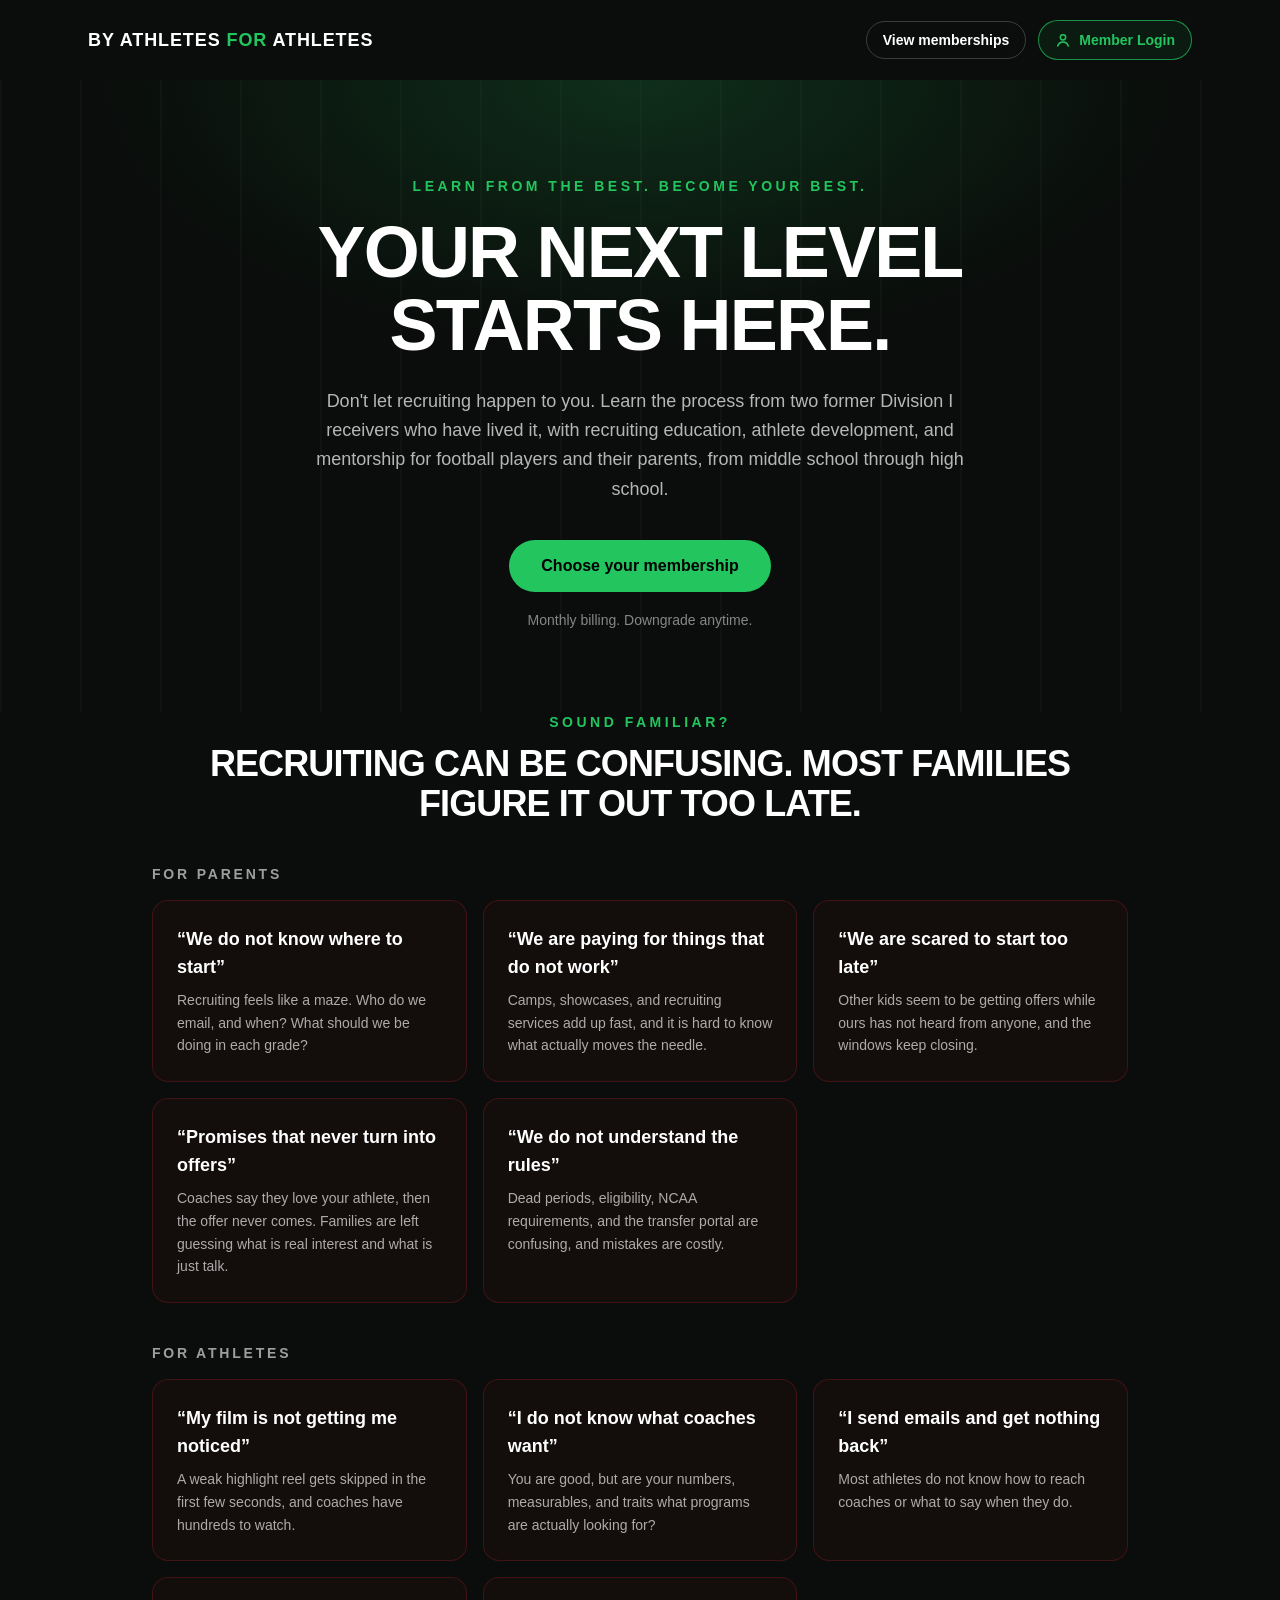
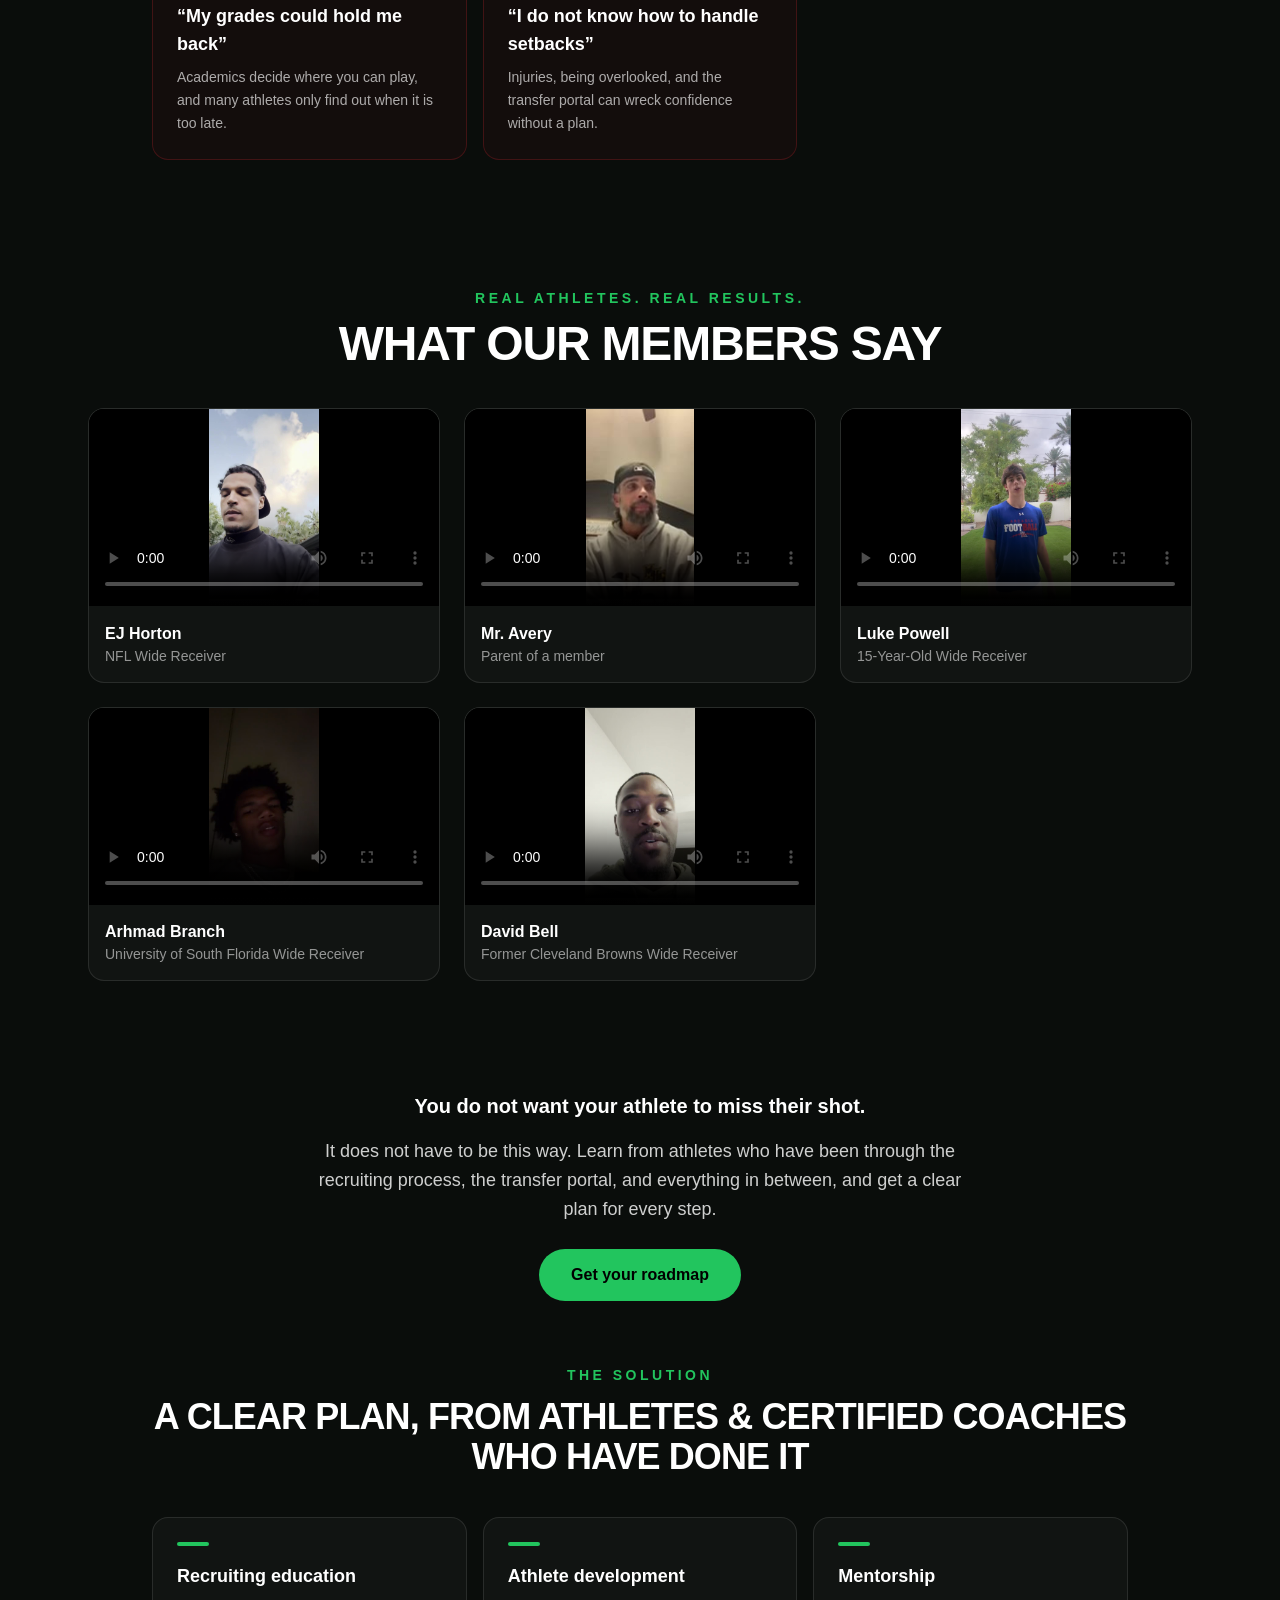
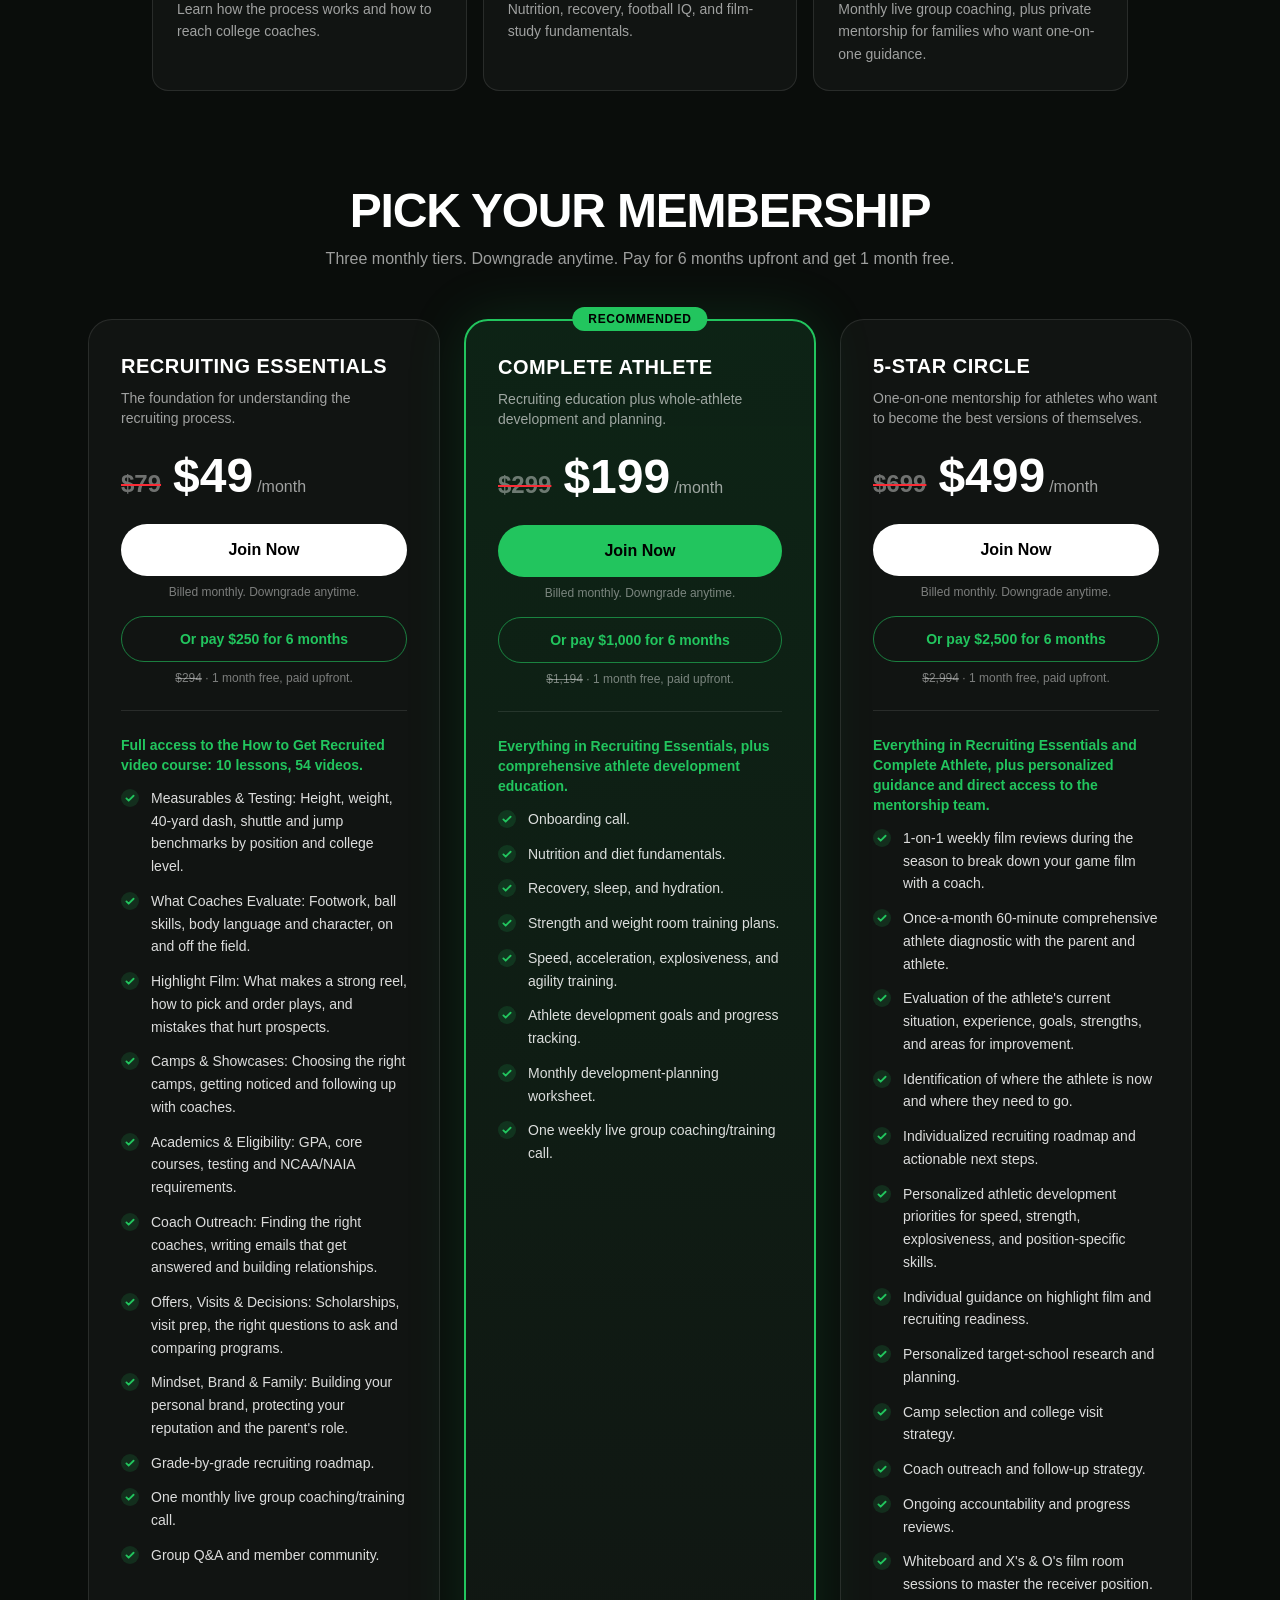
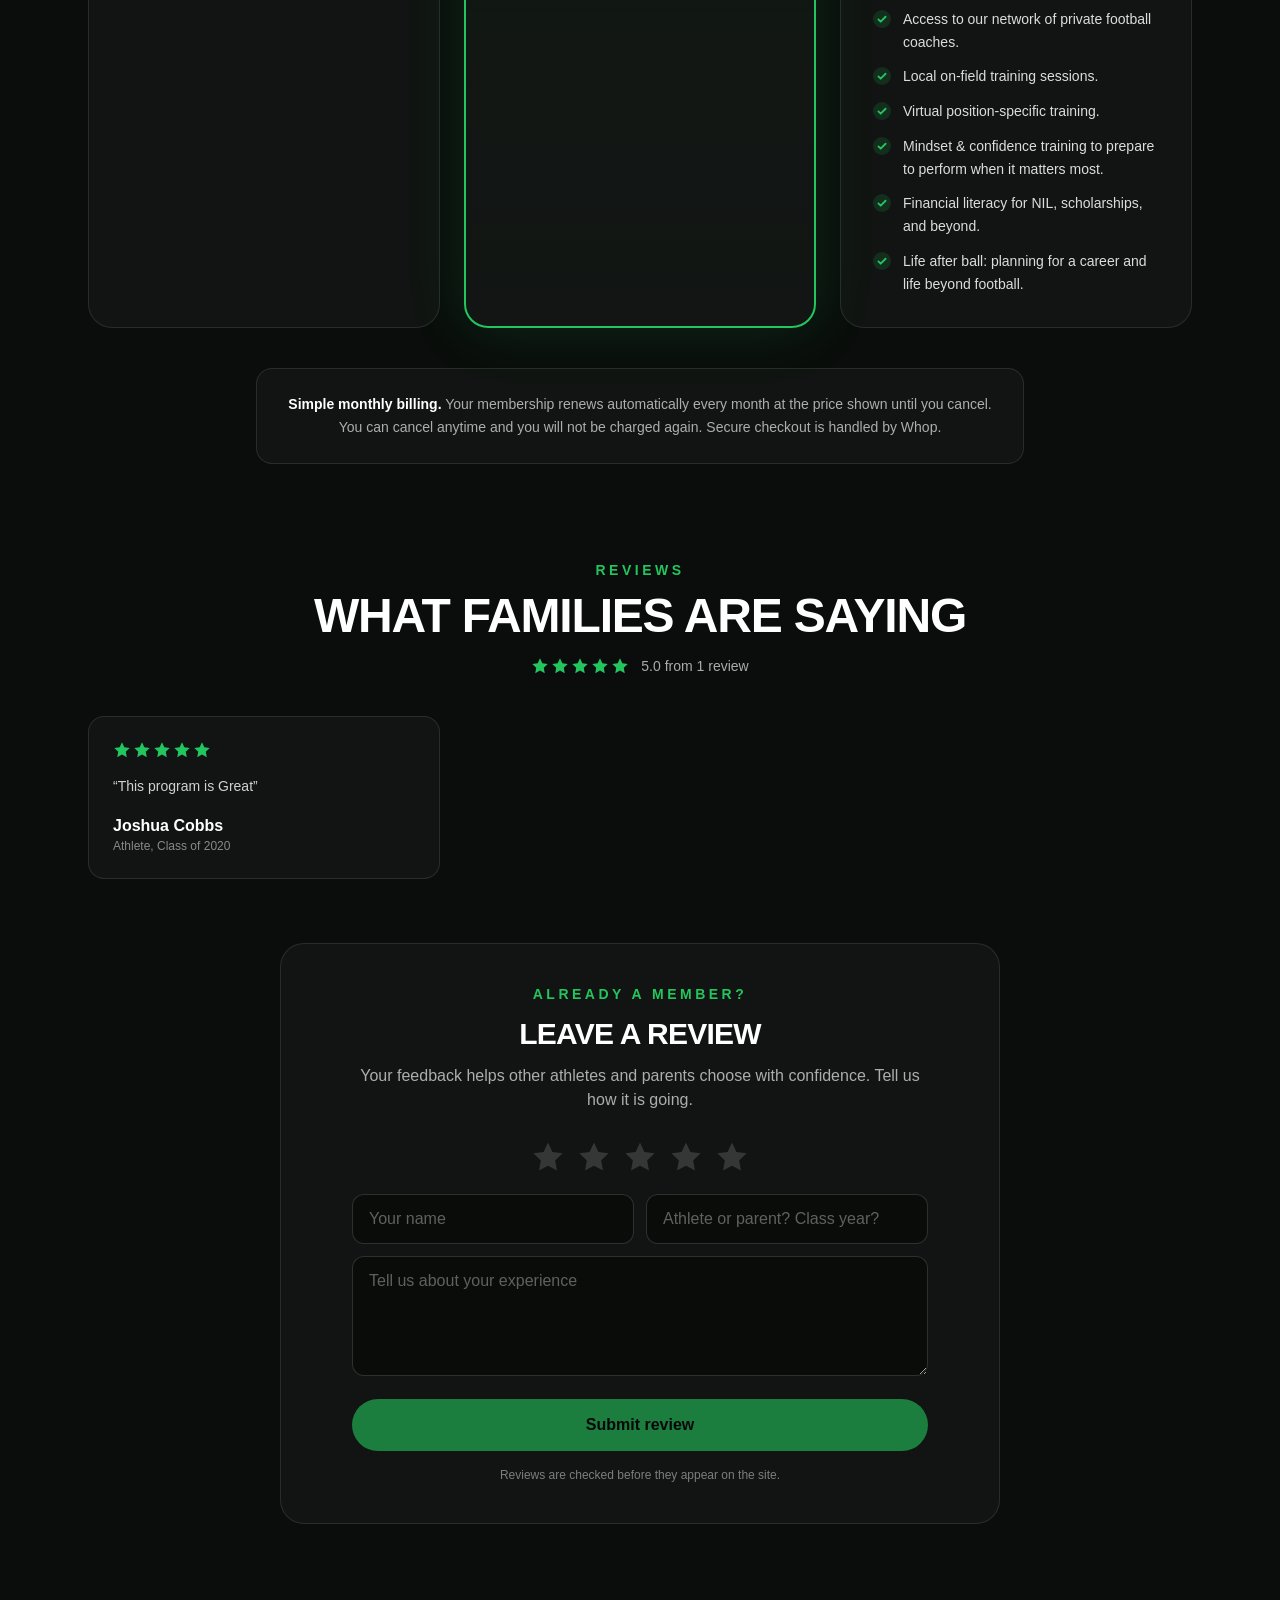
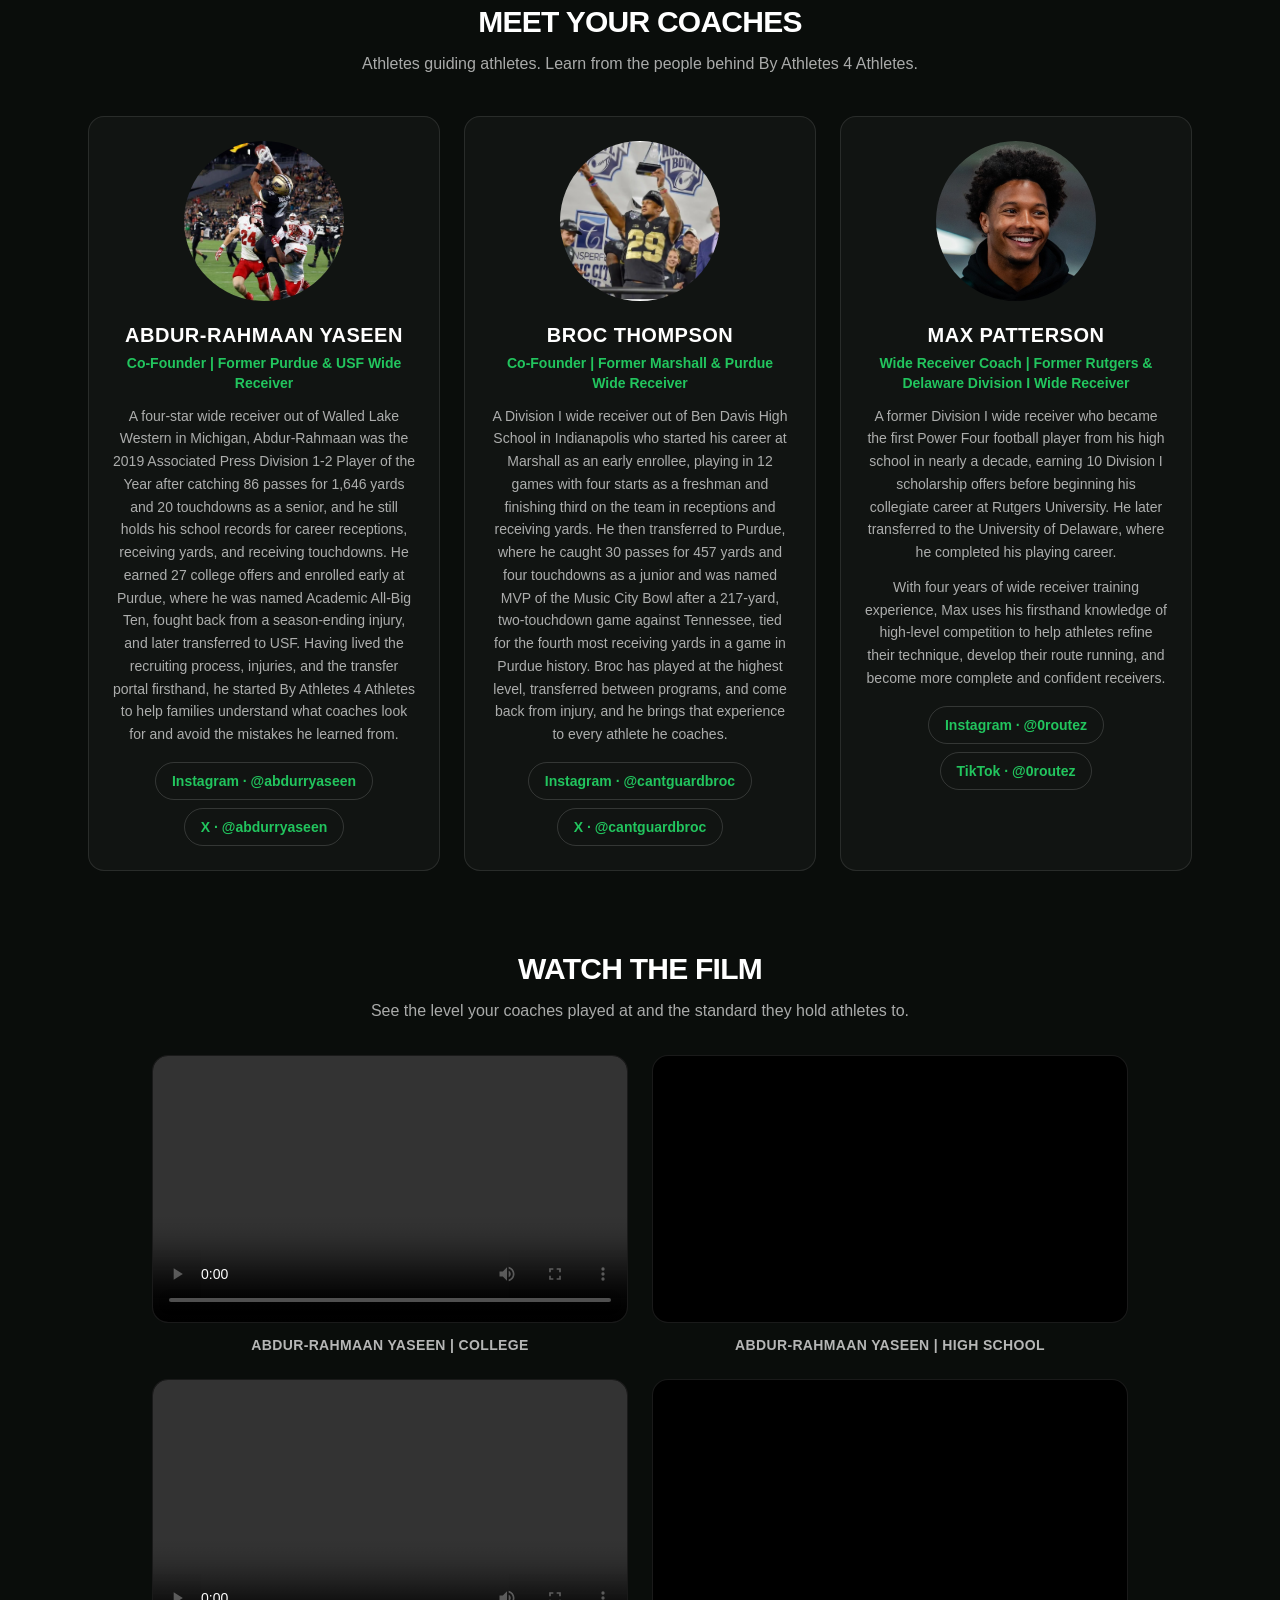
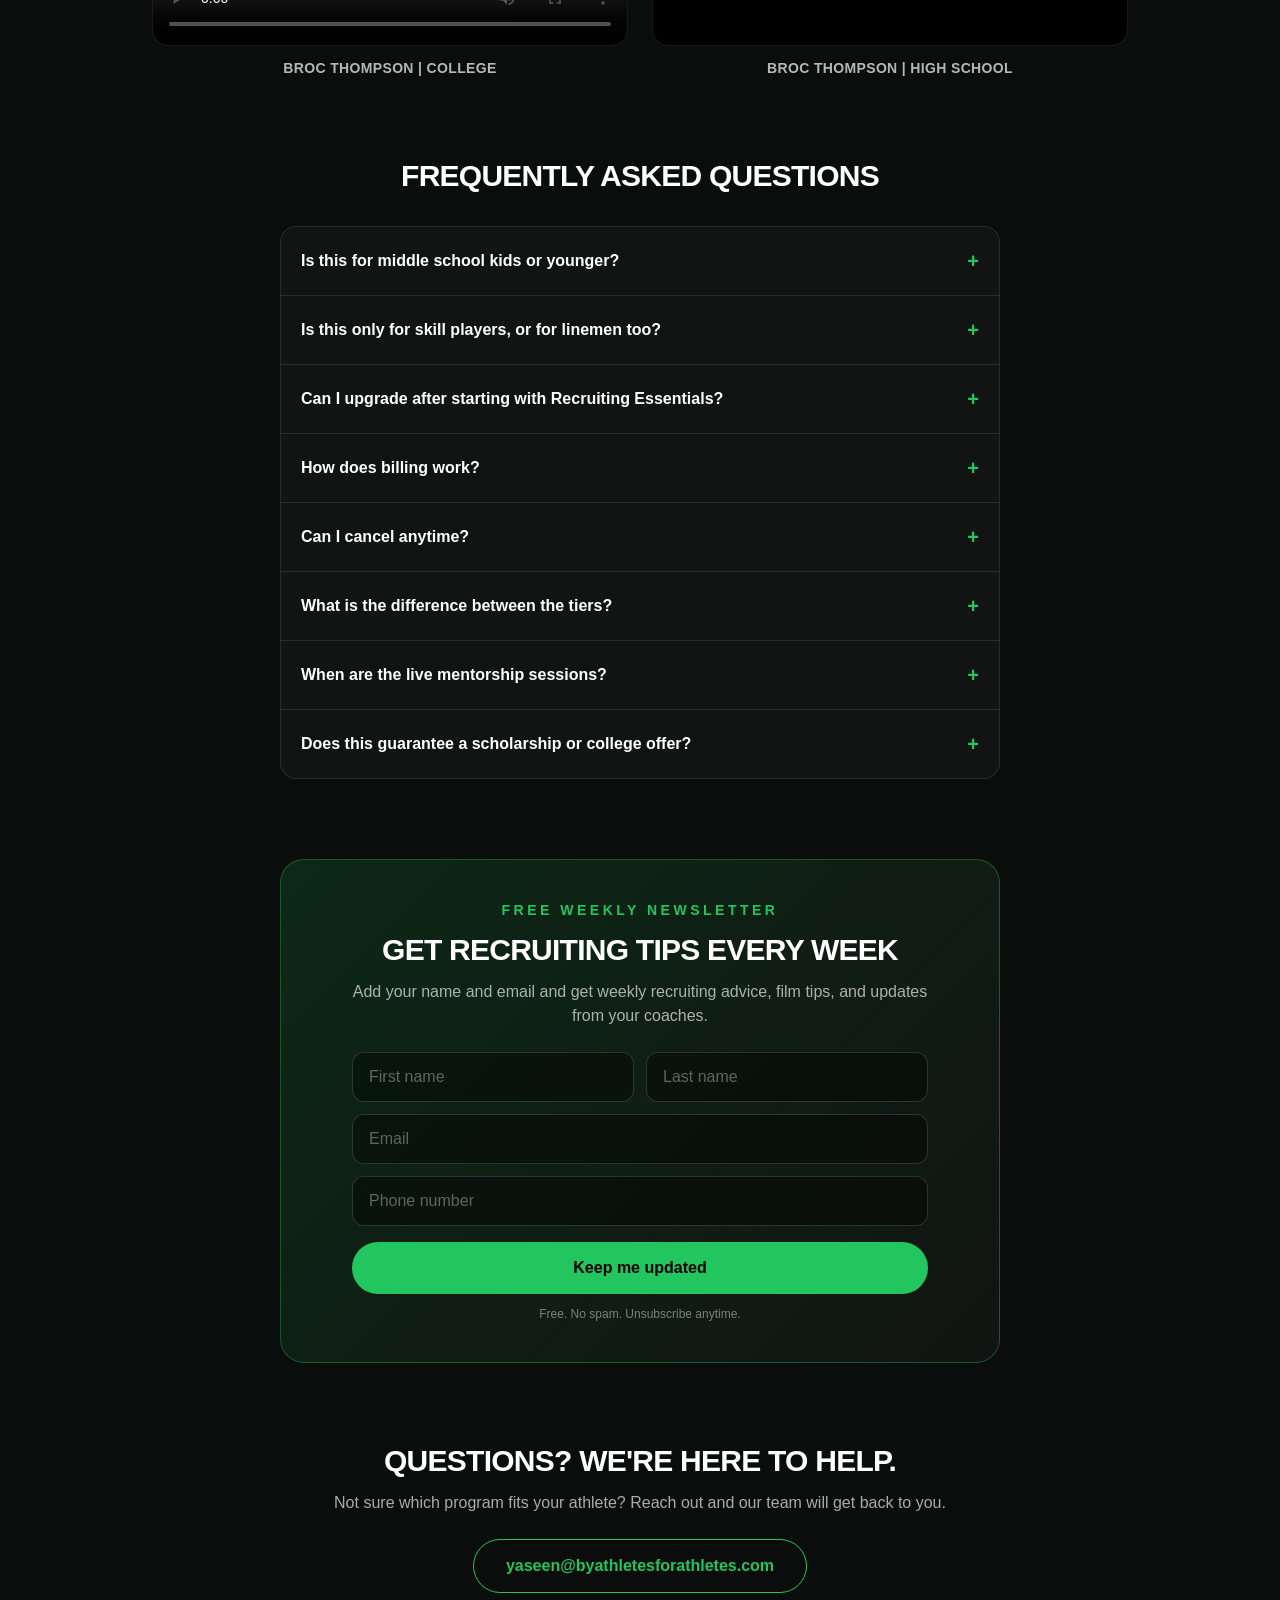
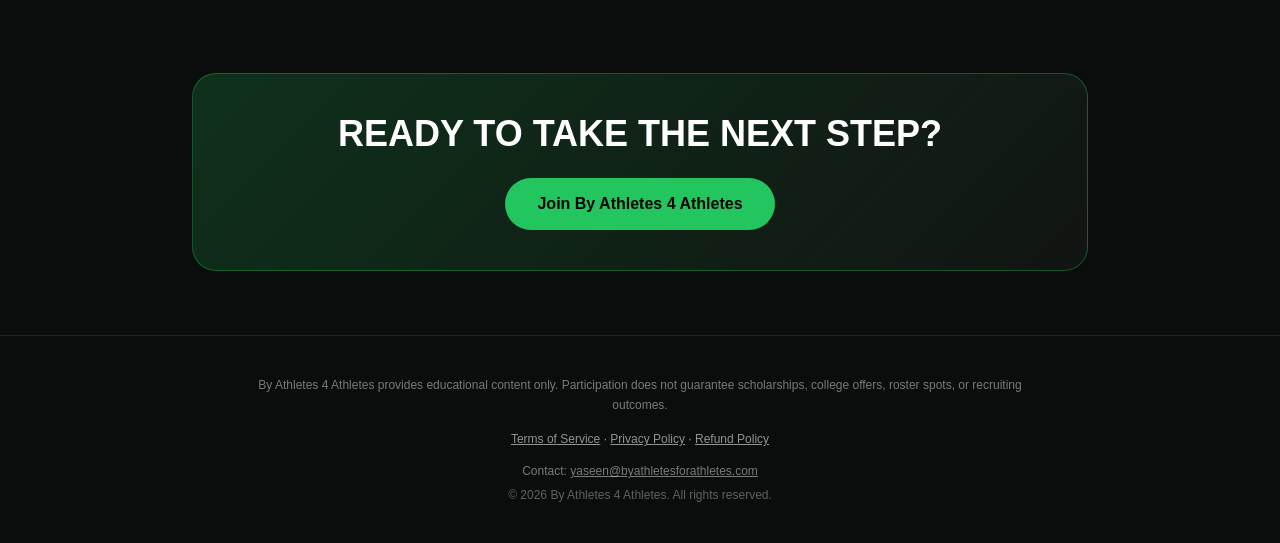
==== index.html @ ba73b731 "Add Max Patterson to homepage coaches Co-Authored-By: Claude Opus 5.5 <noreply@anthropic.com>" ====
<!doctype html>
<html lang="en" style="color-scheme:dark;background:#0a0d0b">
<head>
<meta charset="utf-8"/>
<meta name="viewport" content="width=device-width, initial-scale=1"/>
<link rel="stylesheet" href="assets/site.css"/>
<meta name="description" content="Online football recruiting education, athlete development resources, and mentorship for high school football players, from middle school through high school, and their parents."/>
<link rel="icon" type="image/png" href="assets/favicon.png"/>
<link rel="apple-touch-icon" href="assets/favicon.png"/>
<title>By Athletes For Athletes</title>
<style>.b4a-login:hover{background:#22c55e!important;color:#000!important;border-color:#22c55e!important}@media (max-width:420px){.b4a-login{padding:8px 13px!important;font-size:13px!important}}</style></head>
<body>
<div class="min-h-screen bg-[#0a0d0b] text-white antialiased" style="color-scheme:dark"><header class="mx-auto flex max-w-6xl items-center justify-between px-6 py-5"><div class="text-lg font-extrabold uppercase tracking-wider">By Athletes <span style="color:#22c55e">For</span> Athletes</div><div class="flex items-center gap-2 sm:gap-3"><a href="#plans" class="hidden rounded-full border border-white/20 px-4 py-2 text-sm font-semibold hover:bg-white/10 sm:inline-block">View memberships</a><a href="https://whop.com/joined/" class="b4a-login rounded-full text-sm font-bold transition" style="display:inline-flex;align-items:center;gap:8px;white-space:nowrap;padding:9px 16px;border:1.5px solid rgba(34,197,94,.7);color:#22c55e;background:rgba(34,197,94,.08)"><svg width="16" height="16" viewBox="0 0 24 24" fill="none" stroke="currentColor" stroke-width="2.2" stroke-linecap="round" stroke-linejoin="round" aria-hidden="true"><circle cx="12" cy="8" r="4"></circle><path d="M4 21c1.5-4 4.5-6 8-6s6.5 2 8 6"></path></svg><span>Member Login</span></a></div></header><section class="relative overflow-hidden" style="background:radial-gradient(60% 60% at 50% 0%, rgba(34,197,94,0.18), transparent 70%), repeating-linear-gradient(90deg, rgba(255,255,255,0.025) 0 2px, transparent 2px 80px)"><div class="mx-auto max-w-4xl px-6 pb-20 pt-16 text-center sm:pt-24"><p class="text-sm font-bold uppercase tracking-[0.25em]" style="color:#22c55e">Learn From the Best. Become Your Best.</p><h1 class="mt-5 text-5xl font-black uppercase leading-[1.02] tracking-tight sm:text-7xl">Your Next Level Starts Here.</h1><p class="mx-auto mt-6 max-w-2xl text-lg leading-relaxed text-white/70">Don&#x27;t let recruiting happen to you. Learn the process from two former Division I receivers who have lived it, with recruiting education, athlete development, and mentorship for football players and their parents, from middle school through high school.</p><div class="mt-9 flex flex-col items-center justify-center gap-3 sm:flex-row"><a href="#plans" class="rounded-full px-8 py-3.5 text-base font-bold text-black transition hover:brightness-110" style="background:#22c55e">Choose your membership</a><a href="#free-sample" style="display:none" class="rounded-full border border-white/25 px-8 py-3.5 text-base font-bold hover:bg-white/10">Watch a free lesson</a></div><div class="mt-4"><span class="text-sm text-white/50">Monthly billing. Downgrade anytime.</span></div></div></section><section class="mx-auto max-w-5xl px-6 pb-16"><div class="text-center"><p class="text-sm font-bold uppercase tracking-[0.25em]" style="color:#22c55e">Sound familiar?</p><h2 class="mt-3 text-3xl font-black uppercase tracking-tight sm:text-4xl">Recruiting can be confusing. Most families figure it out too late.</h2></div><div class="mt-10"><h3 class="text-sm font-bold uppercase tracking-[0.2em] text-white/60">For parents</h3><div class="mt-4 grid gap-4 sm:grid-cols-2 lg:grid-cols-3"><div class="rounded-2xl border border-red-500/20 bg-red-500/[0.04] p-6"><h4 class="text-lg font-bold">“<!-- -->We do not know where to start<!-- -->”</h4><p class="mt-2 text-sm leading-relaxed text-white/65">Recruiting feels like a maze. Who do we email, and when? What should we be doing in each grade?</p></div><div class="rounded-2xl border border-red-500/20 bg-red-500/[0.04] p-6"><h4 class="text-lg font-bold">“<!-- -->We are paying for things that do not work<!-- -->”</h4><p class="mt-2 text-sm leading-relaxed text-white/65">Camps, showcases, and recruiting services add up fast, and it is hard to know what actually moves the needle.</p></div><div class="rounded-2xl border border-red-500/20 bg-red-500/[0.04] p-6"><h4 class="text-lg font-bold">“<!-- -->We are scared to start too late<!-- -->”</h4><p class="mt-2 text-sm leading-relaxed text-white/65">Other kids seem to be getting offers while ours has not heard from anyone, and the windows keep closing.</p></div><div class="rounded-2xl border border-red-500/20 bg-red-500/[0.04] p-6"><h4 class="text-lg font-bold">“<!-- -->Promises that never turn into offers<!-- -->”</h4><p class="mt-2 text-sm leading-relaxed text-white/65">Coaches say they love your athlete, then the offer never comes. Families are left guessing what is real interest and what is just talk.</p></div><div class="rounded-2xl border border-red-500/20 bg-red-500/[0.04] p-6"><h4 class="text-lg font-bold">“<!-- -->We do not understand the rules<!-- -->”</h4><p class="mt-2 text-sm leading-relaxed text-white/65">Dead periods, eligibility, NCAA requirements, and the transfer portal are confusing, and mistakes are costly.</p></div></div></div><div class="mt-10"><h3 class="text-sm font-bold uppercase tracking-[0.2em] text-white/60">For athletes</h3><div class="mt-4 grid gap-4 sm:grid-cols-2 lg:grid-cols-3"><div class="rounded-2xl border border-red-500/20 bg-red-500/[0.04] p-6"><h4 class="text-lg font-bold">“<!-- -->My film is not getting me noticed<!-- -->”</h4><p class="mt-2 text-sm leading-relaxed text-white/65">A weak highlight reel gets skipped in the first few seconds, and coaches have hundreds to watch.</p></div><div class="rounded-2xl border border-red-500/20 bg-red-500/[0.04] p-6"><h4 class="text-lg font-bold">“<!-- -->I do not know what coaches want<!-- -->”</h4><p class="mt-2 text-sm leading-relaxed text-white/65">You are good, but are your numbers, measurables, and traits what programs are actually looking for?</p></div><div class="rounded-2xl border border-red-500/20 bg-red-500/[0.04] p-6"><h4 class="text-lg font-bold">“<!-- -->I send emails and get nothing back<!-- -->”</h4><p class="mt-2 text-sm leading-relaxed text-white/65">Most athletes do not know how to reach coaches or what to say when they do.</p></div><div class="rounded-2xl border border-red-500/20 bg-red-500/[0.04] p-6"><h4 class="text-lg font-bold">“<!-- -->My grades could hold me back<!-- -->”</h4><p class="mt-2 text-sm leading-relaxed text-white/65">Academics decide where you can play, and many athletes only find out when it is too late.</p></div><div class="rounded-2xl border border-red-500/20 bg-red-500/[0.04] p-6"><h4 class="text-lg font-bold">“<!-- -->I do not know how to handle setbacks<!-- -->”</h4><p class="mt-2 text-sm leading-relaxed text-white/65">Injuries, being overlooked, and the transfer portal can wreck confidence without a plan.</p></div></div></div></section><section id="testimonials" class="mx-auto max-w-6xl px-6 pb-16 pt-16"><div class="mx-auto mb-14 max-w-3xl" style="display:none"><div class="mb-8 text-center"><p class="text-sm font-bold uppercase tracking-[0.25em]" style="color:#22c55e">Athletes helping athletes</p><h2 class="mt-3 text-3xl font-black uppercase tracking-tight sm:text-5xl">The recruiting playbook, from athletes who ran it.</h2></div><div class="relative aspect-video w-full overflow-hidden rounded-2xl border border-white/10 bg-black"><div class="absolute inset-0 flex flex-col items-center justify-center gap-3 text-white/40"><svg width="56" height="56" viewBox="0 0 48 48" fill="none" aria-hidden="true"><circle cx="24" cy="24" r="23" stroke="#22c55e" stroke-opacity="0.6" stroke-width="2"></circle><path d="M20 16l13 8-13 8V16z" fill="#22c55e"></path></svg><span class="text-xs uppercase tracking-widest">Video coming soon</span></div></div><p class="mt-3 text-center text-sm font-semibold uppercase tracking-wide text-white/70">What is By Athletes 4 Athletes?</p></div><div class="text-center"><p class="text-sm font-bold uppercase tracking-[0.25em]" style="color:#22c55e">Real athletes. Real Results.</p><h2 class="mt-3 text-3xl font-black uppercase tracking-tight sm:text-5xl">What our members say</h2></div><div class="mt-10 grid gap-6 md:grid-cols-3"><div class="overflow-hidden rounded-2xl border border-white/10 bg-white/[0.03]"><div class="relative aspect-video w-full bg-black"><video src="assets/ej-testimonial.mp4" poster="assets/ej-testimonial-poster.jpg" controls playsinline preload="metadata" style="position:absolute;inset:0;width:100%;height:100%;object-fit:contain;background:#000"></video></div><div class="p-4"><p class="font-bold">EJ Horton</p><p class="text-sm text-white/55">NFL Wide Receiver</p></div></div><div class="overflow-hidden rounded-2xl border border-white/10 bg-white/[0.03]"><div class="relative aspect-video w-full bg-black"><video src="assets/parent-testimonial.mp4" poster="assets/parent-testimonial-poster.jpg" controls playsinline preload="metadata" style="position:absolute;inset:0;width:100%;height:100%;object-fit:contain;background:#000"></video></div><div class="p-4"><p class="font-bold">Mr. Avery</p><p class="text-sm text-white/55">Parent of a member</p></div></div><div class="overflow-hidden rounded-2xl border border-white/10 bg-white/[0.03]"><div class="relative aspect-video w-full bg-black"><video src="assets/luke-testimonial.mp4" poster="assets/luke-testimonial-poster.jpg" controls playsinline preload="metadata" style="position:absolute;inset:0;width:100%;height:100%;object-fit:contain;background:#000"></video></div><div class="p-4"><p class="font-bold">Luke Powell</p><p class="text-sm text-white/55">15-Year-Old Wide Receiver</p></div></div><div class="overflow-hidden rounded-2xl border border-white/10 bg-white/[0.03]"><div class="relative aspect-video w-full bg-black"><video src="assets/arhmad-testimonial.mp4" poster="assets/arhmad-testimonial-poster.jpg" controls playsinline preload="metadata" style="position:absolute;inset:0;width:100%;height:100%;object-fit:contain;background:#000"></video></div><div class="p-4"><p class="font-bold">Arhmad Branch</p><p class="text-sm text-white/55">University of South Florida Wide Receiver</p></div></div><div class="overflow-hidden rounded-2xl border border-white/10 bg-white/[0.03]"><div class="relative aspect-video w-full bg-black"><video src="assets/david-testimonial.mp4" poster="assets/david-testimonial-poster.jpg" controls playsinline preload="metadata" style="position:absolute;inset:0;width:100%;height:100%;object-fit:contain;background:#000"></video></div><div class="p-4"><p class="font-bold">David Bell</p><p class="text-sm text-white/55">Former Cleveland Browns Wide Receiver</p></div></div></div></section><section class="mx-auto max-w-5xl px-6 pb-16"><p class="mx-auto mt-12 max-w-2xl text-center text-xl font-bold leading-snug">You do not want your athlete to miss their shot.</p><p class="mx-auto mt-4 max-w-2xl text-center text-lg leading-relaxed text-white/80">It does not have to be this way. Learn from athletes who have been through the recruiting process, the transfer portal, and everything in between, and get a clear plan for every step.</p><div class="mt-6 text-center"><a href="#plans" class="inline-block rounded-full px-8 py-3.5 text-base font-bold text-black transition hover:brightness-110" style="background:#22c55e">Get your roadmap</a></div></section><section class="mx-auto max-w-5xl px-6 pb-4"><div class="mb-10 text-center"><p class="text-sm font-bold uppercase tracking-[0.25em]" style="color:#22c55e">The solution</p><h2 class="mt-3 text-3xl font-black uppercase tracking-tight sm:text-4xl">A clear plan, from athletes &amp; certified coaches who have done it</h2></div><div class="grid gap-4 sm:grid-cols-3"><div class="rounded-2xl border border-white/10 bg-white/[0.03] p-6"><div class="h-1 w-8 rounded" style="background:#22c55e"></div><h3 class="mt-4 text-lg font-bold">Recruiting education</h3><p class="mt-2 text-sm leading-relaxed text-white/60">Learn how the process works and how to reach college coaches.</p></div><div class="rounded-2xl border border-white/10 bg-white/[0.03] p-6"><div class="h-1 w-8 rounded" style="background:#22c55e"></div><h3 class="mt-4 text-lg font-bold">Athlete development</h3><p class="mt-2 text-sm leading-relaxed text-white/60">Nutrition, recovery, football IQ, and film-study fundamentals.</p></div><div class="rounded-2xl border border-white/10 bg-white/[0.03] p-6"><div class="h-1 w-8 rounded" style="background:#22c55e"></div><h3 class="mt-4 text-lg font-bold">Mentorship</h3><p class="mt-2 text-sm leading-relaxed text-white/60">Monthly live group coaching, plus private mentorship for families who want one-on-one guidance.</p></div></div></section><section id="plans" class="mx-auto max-w-6xl scroll-mt-8 px-6 py-20"><div class="text-center"><h2 class="text-3xl font-black uppercase tracking-tight sm:text-5xl">Pick your membership</h2><p class="mt-3 text-white/60">Three monthly tiers. Downgrade anytime. Pay for 6 months upfront and get 1 month free.</p></div><div class="mt-12 grid items-stretch gap-6 lg:grid-cols-3"><div class="relative flex flex-col rounded-3xl p-8" style="background:rgba(255,255,255,0.03);border:1px solid rgba(255,255,255,0.1)"><h3 class="text-xl font-extrabold uppercase tracking-wide">Recruiting Essentials</h3><p class="mt-2 min-h-[2.5rem] text-sm text-white/60">The foundation for understanding the recruiting process.</p><div class="mt-6 flex items-baseline gap-1"><span class="mr-2 text-2xl font-bold text-white/40 line-through decoration-red-500 decoration-2">$79</span><span class="text-5xl font-black">$49</span><span class="text-white/60">/month</span></div><a href="https://whop.com/checkout/plan_C9eWqeVcC6Q8r" class="mt-6 block rounded-full py-3.5 text-center text-base font-bold transition hover:brightness-110" style="background:#fff;color:#000">Join Now</a><p class="mt-2 text-center text-xs text-white/45">Billed monthly. Downgrade anytime.</p><a href="https://whop.com/checkout/plan_2INZjFknRnxja" class="mt-4 block rounded-full border py-3 text-center text-sm font-bold transition hover:bg-white/5" style="border-color:rgba(34,197,94,0.6);color:#22c55e">Or pay $250 for 6 months</a><p class="mt-2 text-center text-xs text-white/45"><span class="line-through">$294</span> · 1 month free, paid upfront.</p><div class="my-6 h-px bg-white/10"></div><p class="mb-3 text-sm font-bold" style="color:#22c55e">Full access to the How to Get Recruited video course: 10 lessons, 54 videos.</p><ul class="space-y-3 text-sm leading-relaxed text-white/85"><li class="flex gap-3"><svg width="18" height="18" viewBox="0 0 20 20" fill="none" class="mt-0.5 shrink-0" aria-hidden="true"><circle cx="10" cy="10" r="10" fill="#22c55e" fill-opacity="0.15"></circle><path d="M6 10.5l2.5 2.5L14 7.5" stroke="#22c55e" stroke-width="2" stroke-linecap="round" stroke-linejoin="round"></path></svg><span>Measurables &amp; Testing: Height, weight, 40-yard dash, shuttle and jump benchmarks by position and college level.</span></li><li class="flex gap-3"><svg width="18" height="18" viewBox="0 0 20 20" fill="none" class="mt-0.5 shrink-0" aria-hidden="true"><circle cx="10" cy="10" r="10" fill="#22c55e" fill-opacity="0.15"></circle><path d="M6 10.5l2.5 2.5L14 7.5" stroke="#22c55e" stroke-width="2" stroke-linecap="round" stroke-linejoin="round"></path></svg><span>What Coaches Evaluate: Footwork, ball skills, body language and character, on and off the field.</span></li><li class="flex gap-3"><svg width="18" height="18" viewBox="0 0 20 20" fill="none" class="mt-0.5 shrink-0" aria-hidden="true"><circle cx="10" cy="10" r="10" fill="#22c55e" fill-opacity="0.15"></circle><path d="M6 10.5l2.5 2.5L14 7.5" stroke="#22c55e" stroke-width="2" stroke-linecap="round" stroke-linejoin="round"></path></svg><span>Highlight Film: What makes a strong reel, how to pick and order plays, and mistakes that hurt prospects.</span></li><li class="flex gap-3"><svg width="18" height="18" viewBox="0 0 20 20" fill="none" class="mt-0.5 shrink-0" aria-hidden="true"><circle cx="10" cy="10" r="10" fill="#22c55e" fill-opacity="0.15"></circle><path d="M6 10.5l2.5 2.5L14 7.5" stroke="#22c55e" stroke-width="2" stroke-linecap="round" stroke-linejoin="round"></path></svg><span>Camps &amp; Showcases: Choosing the right camps, getting noticed and following up with coaches.</span></li><li class="flex gap-3"><svg width="18" height="18" viewBox="0 0 20 20" fill="none" class="mt-0.5 shrink-0" aria-hidden="true"><circle cx="10" cy="10" r="10" fill="#22c55e" fill-opacity="0.15"></circle><path d="M6 10.5l2.5 2.5L14 7.5" stroke="#22c55e" stroke-width="2" stroke-linecap="round" stroke-linejoin="round"></path></svg><span>Academics &amp; Eligibility: GPA, core courses, testing and NCAA/NAIA requirements.</span></li><li class="flex gap-3"><svg width="18" height="18" viewBox="0 0 20 20" fill="none" class="mt-0.5 shrink-0" aria-hidden="true"><circle cx="10" cy="10" r="10" fill="#22c55e" fill-opacity="0.15"></circle><path d="M6 10.5l2.5 2.5L14 7.5" stroke="#22c55e" stroke-width="2" stroke-linecap="round" stroke-linejoin="round"></path></svg><span>Coach Outreach: Finding the right coaches, writing emails that get answered and building relationships.</span></li><li class="flex gap-3"><svg width="18" height="18" viewBox="0 0 20 20" fill="none" class="mt-0.5 shrink-0" aria-hidden="true"><circle cx="10" cy="10" r="10" fill="#22c55e" fill-opacity="0.15"></circle><path d="M6 10.5l2.5 2.5L14 7.5" stroke="#22c55e" stroke-width="2" stroke-linecap="round" stroke-linejoin="round"></path></svg><span>Offers, Visits &amp; Decisions: Scholarships, visit prep, the right questions to ask and comparing programs.</span></li><li class="flex gap-3"><svg width="18" height="18" viewBox="0 0 20 20" fill="none" class="mt-0.5 shrink-0" aria-hidden="true"><circle cx="10" cy="10" r="10" fill="#22c55e" fill-opacity="0.15"></circle><path d="M6 10.5l2.5 2.5L14 7.5" stroke="#22c55e" stroke-width="2" stroke-linecap="round" stroke-linejoin="round"></path></svg><span>Mindset, Brand &amp; Family: Building your personal brand, protecting your reputation and the parent's role.</span></li><li class="flex gap-3"><svg width="18" height="18" viewBox="0 0 20 20" fill="none" class="mt-0.5 shrink-0" aria-hidden="true"><circle cx="10" cy="10" r="10" fill="#22c55e" fill-opacity="0.15"></circle><path d="M6 10.5l2.5 2.5L14 7.5" stroke="#22c55e" stroke-width="2" stroke-linecap="round" stroke-linejoin="round"></path></svg><span>Grade-by-grade recruiting roadmap.</span></li><li class="flex gap-3"><svg width="18" height="18" viewBox="0 0 20 20" fill="none" class="mt-0.5 shrink-0" aria-hidden="true"><circle cx="10" cy="10" r="10" fill="#22c55e" fill-opacity="0.15"></circle><path d="M6 10.5l2.5 2.5L14 7.5" stroke="#22c55e" stroke-width="2" stroke-linecap="round" stroke-linejoin="round"></path></svg><span>One monthly live group coaching/training call.</span></li><li class="flex gap-3"><svg width="18" height="18" viewBox="0 0 20 20" fill="none" class="mt-0.5 shrink-0" aria-hidden="true"><circle cx="10" cy="10" r="10" fill="#22c55e" fill-opacity="0.15"></circle><path d="M6 10.5l2.5 2.5L14 7.5" stroke="#22c55e" stroke-width="2" stroke-linecap="round" stroke-linejoin="round"></path></svg><span>Group Q&amp;A and member community.</span></li></ul></div><div class="relative flex flex-col rounded-3xl p-8" style="background:linear-gradient(180deg, rgba(34,197,94,0.12), rgba(255,255,255,0.03));border:2px solid #22c55e;box-shadow:0 0 60px rgba(34,197,94,0.15)"><div class="absolute -top-3.5 left-1/2 -translate-x-1/2 rounded-full px-4 py-1 text-xs font-extrabold uppercase tracking-wider text-black" style="background:#22c55e">Recommended</div><h3 class="text-xl font-extrabold uppercase tracking-wide">Complete Athlete</h3><p class="mt-2 min-h-[2.5rem] text-sm text-white/60">Recruiting education plus whole-athlete development and planning.</p><div class="mt-6 flex items-baseline gap-1"><span class="mr-2 text-2xl font-bold text-white/40 line-through decoration-red-500 decoration-2">$299</span><span class="text-5xl font-black">$199</span><span class="text-white/60">/month</span></div><a href="https://whop.com/checkout/plan_QHRo1hBJFfAVm" class="mt-6 block rounded-full py-3.5 text-center text-base font-bold transition hover:brightness-110" style="background:#22c55e;color:#000">Join Now</a><p class="mt-2 text-center text-xs text-white/45">Billed monthly. Downgrade anytime.</p><a href="https://whop.com/checkout/plan_idKm3uuJL7NA0" class="mt-4 block rounded-full border py-3 text-center text-sm font-bold transition hover:bg-white/5" style="border-color:rgba(34,197,94,0.6);color:#22c55e">Or pay $1,000 for 6 months</a><p class="mt-2 text-center text-xs text-white/45"><span class="line-through">$1,194</span> · 1 month free, paid upfront.</p><div class="my-6 h-px bg-white/10"></div><p class="mb-3 text-sm font-bold" style="color:#22c55e">Everything in Recruiting Essentials, plus comprehensive athlete development education.</p><ul class="space-y-3 text-sm leading-relaxed text-white/85"><li class="flex gap-3"><svg width="18" height="18" viewBox="0 0 20 20" fill="none" class="mt-0.5 shrink-0" aria-hidden="true"><circle cx="10" cy="10" r="10" fill="#22c55e" fill-opacity="0.15"></circle><path d="M6 10.5l2.5 2.5L14 7.5" stroke="#22c55e" stroke-width="2" stroke-linecap="round" stroke-linejoin="round"></path></svg><span>Onboarding call.</span></li><li class="flex gap-3"><svg width="18" height="18" viewBox="0 0 20 20" fill="none" class="mt-0.5 shrink-0" aria-hidden="true"><circle cx="10" cy="10" r="10" fill="#22c55e" fill-opacity="0.15"></circle><path d="M6 10.5l2.5 2.5L14 7.5" stroke="#22c55e" stroke-width="2" stroke-linecap="round" stroke-linejoin="round"></path></svg><span>Nutrition and diet fundamentals.</span></li><li class="flex gap-3"><svg width="18" height="18" viewBox="0 0 20 20" fill="none" class="mt-0.5 shrink-0" aria-hidden="true"><circle cx="10" cy="10" r="10" fill="#22c55e" fill-opacity="0.15"></circle><path d="M6 10.5l2.5 2.5L14 7.5" stroke="#22c55e" stroke-width="2" stroke-linecap="round" stroke-linejoin="round"></path></svg><span>Recovery, sleep, and hydration.</span></li><li class="flex gap-3"><svg width="18" height="18" viewBox="0 0 20 20" fill="none" class="mt-0.5 shrink-0" aria-hidden="true"><circle cx="10" cy="10" r="10" fill="#22c55e" fill-opacity="0.15"></circle><path d="M6 10.5l2.5 2.5L14 7.5" stroke="#22c55e" stroke-width="2" stroke-linecap="round" stroke-linejoin="round"></path></svg><span>Strength and weight room training plans.</span></li><li class="flex gap-3"><svg width="18" height="18" viewBox="0 0 20 20" fill="none" class="mt-0.5 shrink-0" aria-hidden="true"><circle cx="10" cy="10" r="10" fill="#22c55e" fill-opacity="0.15"></circle><path d="M6 10.5l2.5 2.5L14 7.5" stroke="#22c55e" stroke-width="2" stroke-linecap="round" stroke-linejoin="round"></path></svg><span>Speed, acceleration, explosiveness, and agility training.</span></li><li class="flex gap-3"><svg width="18" height="18" viewBox="0 0 20 20" fill="none" class="mt-0.5 shrink-0" aria-hidden="true"><circle cx="10" cy="10" r="10" fill="#22c55e" fill-opacity="0.15"></circle><path d="M6 10.5l2.5 2.5L14 7.5" stroke="#22c55e" stroke-width="2" stroke-linecap="round" stroke-linejoin="round"></path></svg><span>Athlete development goals and progress tracking.</span></li><li class="flex gap-3"><svg width="18" height="18" viewBox="0 0 20 20" fill="none" class="mt-0.5 shrink-0" aria-hidden="true"><circle cx="10" cy="10" r="10" fill="#22c55e" fill-opacity="0.15"></circle><path d="M6 10.5l2.5 2.5L14 7.5" stroke="#22c55e" stroke-width="2" stroke-linecap="round" stroke-linejoin="round"></path></svg><span>Monthly development-planning worksheet.</span></li><li class="flex gap-3"><svg width="18" height="18" viewBox="0 0 20 20" fill="none" class="mt-0.5 shrink-0" aria-hidden="true"><circle cx="10" cy="10" r="10" fill="#22c55e" fill-opacity="0.15"></circle><path d="M6 10.5l2.5 2.5L14 7.5" stroke="#22c55e" stroke-width="2" stroke-linecap="round" stroke-linejoin="round"></path></svg><span>One weekly live group coaching/training call.</span></li></ul></div><div class="relative flex flex-col rounded-3xl p-8" style="background:rgba(255,255,255,0.03);border:1px solid rgba(255,255,255,0.1)"><h3 class="text-xl font-extrabold uppercase tracking-wide">5-Star Circle</h3><p class="mt-2 min-h-[2.5rem] text-sm text-white/60">One-on-one mentorship for athletes who want to become the best versions of themselves.</p><div class="mt-6 flex items-baseline gap-1"><span class="mr-2 text-2xl font-bold text-white/40 line-through decoration-red-500 decoration-2">$699</span><span class="text-5xl font-black">$499</span><span class="text-white/60">/month</span></div><a href="https://whop.com/checkout/plan_2lWEkIoD1lJA8" class="mt-6 block rounded-full py-3.5 text-center text-base font-bold transition hover:brightness-110" style="background:#fff;color:#000">Join Now</a><p class="mt-2 text-center text-xs text-white/45">Billed monthly. Downgrade anytime.</p><a href="https://whop.com/checkout/plan_AZRrG7bAjnSdQ" class="mt-4 block rounded-full border py-3 text-center text-sm font-bold transition hover:bg-white/5" style="border-color:rgba(34,197,94,0.6);color:#22c55e">Or pay $2,500 for 6 months</a><p class="mt-2 text-center text-xs text-white/45"><span class="line-through">$2,994</span> · 1 month free, paid upfront.</p><div class="my-6 h-px bg-white/10"></div><p class="mb-3 text-sm font-bold" style="color:#22c55e">Everything in Recruiting Essentials and Complete Athlete, plus personalized guidance and direct access to the mentorship team.</p><ul class="space-y-3 text-sm leading-relaxed text-white/85"><li class="flex gap-3"><svg width="18" height="18" viewBox="0 0 20 20" fill="none" class="mt-0.5 shrink-0" aria-hidden="true"><circle cx="10" cy="10" r="10" fill="#22c55e" fill-opacity="0.15"></circle><path d="M6 10.5l2.5 2.5L14 7.5" stroke="#22c55e" stroke-width="2" stroke-linecap="round" stroke-linejoin="round"></path></svg><span>1-on-1 weekly film reviews during the season to break down your game film with a coach.</span></li><li class="flex gap-3"><svg width="18" height="18" viewBox="0 0 20 20" fill="none" class="mt-0.5 shrink-0" aria-hidden="true"><circle cx="10" cy="10" r="10" fill="#22c55e" fill-opacity="0.15"></circle><path d="M6 10.5l2.5 2.5L14 7.5" stroke="#22c55e" stroke-width="2" stroke-linecap="round" stroke-linejoin="round"></path></svg><span>Once-a-month 60-minute comprehensive athlete diagnostic with the parent and athlete.</span></li><li class="flex gap-3"><svg width="18" height="18" viewBox="0 0 20 20" fill="none" class="mt-0.5 shrink-0" aria-hidden="true"><circle cx="10" cy="10" r="10" fill="#22c55e" fill-opacity="0.15"></circle><path d="M6 10.5l2.5 2.5L14 7.5" stroke="#22c55e" stroke-width="2" stroke-linecap="round" stroke-linejoin="round"></path></svg><span>Evaluation of the athlete&#x27;s current situation, experience, goals, strengths, and areas for improvement.</span></li><li class="flex gap-3"><svg width="18" height="18" viewBox="0 0 20 20" fill="none" class="mt-0.5 shrink-0" aria-hidden="true"><circle cx="10" cy="10" r="10" fill="#22c55e" fill-opacity="0.15"></circle><path d="M6 10.5l2.5 2.5L14 7.5" stroke="#22c55e" stroke-width="2" stroke-linecap="round" stroke-linejoin="round"></path></svg><span>Identification of where the athlete is now and where they need to go.</span></li><li class="flex gap-3"><svg width="18" height="18" viewBox="0 0 20 20" fill="none" class="mt-0.5 shrink-0" aria-hidden="true"><circle cx="10" cy="10" r="10" fill="#22c55e" fill-opacity="0.15"></circle><path d="M6 10.5l2.5 2.5L14 7.5" stroke="#22c55e" stroke-width="2" stroke-linecap="round" stroke-linejoin="round"></path></svg><span>Individualized recruiting roadmap and actionable next steps.</span></li><li class="flex gap-3"><svg width="18" height="18" viewBox="0 0 20 20" fill="none" class="mt-0.5 shrink-0" aria-hidden="true"><circle cx="10" cy="10" r="10" fill="#22c55e" fill-opacity="0.15"></circle><path d="M6 10.5l2.5 2.5L14 7.5" stroke="#22c55e" stroke-width="2" stroke-linecap="round" stroke-linejoin="round"></path></svg><span>Personalized athletic development priorities for speed, strength, explosiveness, and position-specific skills.</span></li><li class="flex gap-3"><svg width="18" height="18" viewBox="0 0 20 20" fill="none" class="mt-0.5 shrink-0" aria-hidden="true"><circle cx="10" cy="10" r="10" fill="#22c55e" fill-opacity="0.15"></circle><path d="M6 10.5l2.5 2.5L14 7.5" stroke="#22c55e" stroke-width="2" stroke-linecap="round" stroke-linejoin="round"></path></svg><span>Individual guidance on highlight film and recruiting readiness.</span></li><li class="flex gap-3"><svg width="18" height="18" viewBox="0 0 20 20" fill="none" class="mt-0.5 shrink-0" aria-hidden="true"><circle cx="10" cy="10" r="10" fill="#22c55e" fill-opacity="0.15"></circle><path d="M6 10.5l2.5 2.5L14 7.5" stroke="#22c55e" stroke-width="2" stroke-linecap="round" stroke-linejoin="round"></path></svg><span>Personalized target-school research and planning.</span></li><li class="flex gap-3"><svg width="18" height="18" viewBox="0 0 20 20" fill="none" class="mt-0.5 shrink-0" aria-hidden="true"><circle cx="10" cy="10" r="10" fill="#22c55e" fill-opacity="0.15"></circle><path d="M6 10.5l2.5 2.5L14 7.5" stroke="#22c55e" stroke-width="2" stroke-linecap="round" stroke-linejoin="round"></path></svg><span>Camp selection and college visit strategy.</span></li><li class="flex gap-3"><svg width="18" height="18" viewBox="0 0 20 20" fill="none" class="mt-0.5 shrink-0" aria-hidden="true"><circle cx="10" cy="10" r="10" fill="#22c55e" fill-opacity="0.15"></circle><path d="M6 10.5l2.5 2.5L14 7.5" stroke="#22c55e" stroke-width="2" stroke-linecap="round" stroke-linejoin="round"></path></svg><span>Coach outreach and follow-up strategy.</span></li><li class="flex gap-3"><svg width="18" height="18" viewBox="0 0 20 20" fill="none" class="mt-0.5 shrink-0" aria-hidden="true"><circle cx="10" cy="10" r="10" fill="#22c55e" fill-opacity="0.15"></circle><path d="M6 10.5l2.5 2.5L14 7.5" stroke="#22c55e" stroke-width="2" stroke-linecap="round" stroke-linejoin="round"></path></svg><span>Ongoing accountability and progress reviews.</span></li><li class="flex gap-3"><svg width="18" height="18" viewBox="0 0 20 20" fill="none" class="mt-0.5 shrink-0" aria-hidden="true"><circle cx="10" cy="10" r="10" fill="#22c55e" fill-opacity="0.15"></circle><path d="M6 10.5l2.5 2.5L14 7.5" stroke="#22c55e" stroke-width="2" stroke-linecap="round" stroke-linejoin="round"></path></svg><span>Whiteboard and X&#x27;s &amp; O&#x27;s film room sessions to master the receiver position.</span></li><li class="flex gap-3"><svg width="18" height="18" viewBox="0 0 20 20" fill="none" class="mt-0.5 shrink-0" aria-hidden="true"><circle cx="10" cy="10" r="10" fill="#22c55e" fill-opacity="0.15"></circle><path d="M6 10.5l2.5 2.5L14 7.5" stroke="#22c55e" stroke-width="2" stroke-linecap="round" stroke-linejoin="round"></path></svg><span>Access to our network of private football coaches.</span></li><li class="flex gap-3"><svg width="18" height="18" viewBox="0 0 20 20" fill="none" class="mt-0.5 shrink-0" aria-hidden="true"><circle cx="10" cy="10" r="10" fill="#22c55e" fill-opacity="0.15"></circle><path d="M6 10.5l2.5 2.5L14 7.5" stroke="#22c55e" stroke-width="2" stroke-linecap="round" stroke-linejoin="round"></path></svg><span>Local on-field training sessions.</span></li><li class="flex gap-3"><svg width="18" height="18" viewBox="0 0 20 20" fill="none" class="mt-0.5 shrink-0" aria-hidden="true"><circle cx="10" cy="10" r="10" fill="#22c55e" fill-opacity="0.15"></circle><path d="M6 10.5l2.5 2.5L14 7.5" stroke="#22c55e" stroke-width="2" stroke-linecap="round" stroke-linejoin="round"></path></svg><span>Virtual position-specific training.</span></li><li class="flex gap-3"><svg width="18" height="18" viewBox="0 0 20 20" fill="none" class="mt-0.5 shrink-0" aria-hidden="true"><circle cx="10" cy="10" r="10" fill="#22c55e" fill-opacity="0.15"></circle><path d="M6 10.5l2.5 2.5L14 7.5" stroke="#22c55e" stroke-width="2" stroke-linecap="round" stroke-linejoin="round"></path></svg><span>Mindset &amp; confidence training to prepare to perform when it matters most.</span></li><li class="flex gap-3"><svg width="18" height="18" viewBox="0 0 20 20" fill="none" class="mt-0.5 shrink-0" aria-hidden="true"><circle cx="10" cy="10" r="10" fill="#22c55e" fill-opacity="0.15"></circle><path d="M6 10.5l2.5 2.5L14 7.5" stroke="#22c55e" stroke-width="2" stroke-linecap="round" stroke-linejoin="round"></path></svg><span>Financial literacy for NIL, scholarships, and beyond.</span></li><li class="flex gap-3"><svg width="18" height="18" viewBox="0 0 20 20" fill="none" class="mt-0.5 shrink-0" aria-hidden="true"><circle cx="10" cy="10" r="10" fill="#22c55e" fill-opacity="0.15"></circle><path d="M6 10.5l2.5 2.5L14 7.5" stroke="#22c55e" stroke-width="2" stroke-linecap="round" stroke-linejoin="round"></path></svg><span>Life after ball: planning for a career and life beyond football.</span></li></ul></div></div><div class="mx-auto mt-10 max-w-3xl rounded-2xl border border-white/10 bg-white/[0.03] p-6 text-center text-sm leading-relaxed text-white/65"><strong class="text-white">Simple monthly billing.</strong> Your membership renews automatically every month at the price shown until you cancel. You can cancel anytime and you will not be charged again. Secure checkout is handled by Whop.</div></section><section id="reviews" class="mx-auto max-w-6xl px-6 pb-16 pt-4"><div class="text-center"><p class="text-sm font-bold uppercase tracking-[0.25em]" style="color:#22c55e">Reviews</p><h2 class="mt-3 text-3xl font-black uppercase tracking-tight sm:text-5xl">What families are saying</h2><div class="mt-4 items-center justify-center gap-3 text-sm text-white/65 flex" id="reviewsSummary"><div class="flex gap-0.5" role="img" aria-label="5 out of 5 stars"><svg width="18" height="18" viewBox="0 0 20 20" aria-hidden="true"><path d="M10 1.5l2.6 5.5 6 .8-4.4 4.2 1.1 6-5.3-2.9-5.3 2.9 1.1-6L1.4 7.8l6-.8L10 1.5z" fill="#22c55e"></path></svg><svg width="18" height="18" viewBox="0 0 20 20" aria-hidden="true"><path d="M10 1.5l2.6 5.5 6 .8-4.4 4.2 1.1 6-5.3-2.9-5.3 2.9 1.1-6L1.4 7.8l6-.8L10 1.5z" fill="#22c55e"></path></svg><svg width="18" height="18" viewBox="0 0 20 20" aria-hidden="true"><path d="M10 1.5l2.6 5.5 6 .8-4.4 4.2 1.1 6-5.3-2.9-5.3 2.9 1.1-6L1.4 7.8l6-.8L10 1.5z" fill="#22c55e"></path></svg><svg width="18" height="18" viewBox="0 0 20 20" aria-hidden="true"><path d="M10 1.5l2.6 5.5 6 .8-4.4 4.2 1.1 6-5.3-2.9-5.3 2.9 1.1-6L1.4 7.8l6-.8L10 1.5z" fill="#22c55e"></path></svg><svg width="18" height="18" viewBox="0 0 20 20" aria-hidden="true"><path d="M10 1.5l2.6 5.5 6 .8-4.4 4.2 1.1 6-5.3-2.9-5.3 2.9 1.1-6L1.4 7.8l6-.8L10 1.5z" fill="#22c55e"></path></svg></div><span>5.0<!-- --> from <!-- -->1<!-- --> <!-- -->review</span></div></div><div class="mt-10 grid gap-6 md:grid-cols-3" id="reviewsGrid"><figure class="rounded-2xl border border-white/10 bg-white/[0.03] p-6"><div class="flex gap-0.5" role="img" aria-label="5 out of 5 stars"><svg width="18" height="18" viewBox="0 0 20 20" aria-hidden="true"><path d="M10 1.5l2.6 5.5 6 .8-4.4 4.2 1.1 6-5.3-2.9-5.3 2.9 1.1-6L1.4 7.8l6-.8L10 1.5z" fill="#22c55e"></path></svg><svg width="18" height="18" viewBox="0 0 20 20" aria-hidden="true"><path d="M10 1.5l2.6 5.5 6 .8-4.4 4.2 1.1 6-5.3-2.9-5.3 2.9 1.1-6L1.4 7.8l6-.8L10 1.5z" fill="#22c55e"></path></svg><svg width="18" height="18" viewBox="0 0 20 20" aria-hidden="true"><path d="M10 1.5l2.6 5.5 6 .8-4.4 4.2 1.1 6-5.3-2.9-5.3 2.9 1.1-6L1.4 7.8l6-.8L10 1.5z" fill="#22c55e"></path></svg><svg width="18" height="18" viewBox="0 0 20 20" aria-hidden="true"><path d="M10 1.5l2.6 5.5 6 .8-4.4 4.2 1.1 6-5.3-2.9-5.3 2.9 1.1-6L1.4 7.8l6-.8L10 1.5z" fill="#22c55e"></path></svg><svg width="18" height="18" viewBox="0 0 20 20" aria-hidden="true"><path d="M10 1.5l2.6 5.5 6 .8-4.4 4.2 1.1 6-5.3-2.9-5.3 2.9 1.1-6L1.4 7.8l6-.8L10 1.5z" fill="#22c55e"></path></svg></div><blockquote class="mt-4 text-sm leading-relaxed text-white/80">“<!-- -->This program is Great<!-- -->”</blockquote><figcaption class="mt-4"><p class="font-bold">Joshua Cobbs</p><p class="text-xs text-white/50">Athlete, Class of 2020</p></figcaption></figure></div></section><section id="leave-review" class="mx-auto max-w-3xl px-6 pb-20"><div class="rounded-3xl border border-white/10 bg-white/[0.03] p-8 text-center sm:p-10"><p class="text-sm font-bold uppercase tracking-[0.25em]" style="color:#22c55e">Already a member?</p><h2 class="mt-3 text-3xl font-black uppercase tracking-tight">Leave a review</h2><p class="mx-auto mt-3 max-w-xl text-white/65">Your feedback helps other athletes and parents choose with confidence. Tell us how it is going.</p><form id="review-form" class="mx-auto mt-6 max-w-xl text-left"><div class="flex items-center justify-center gap-1" role="radiogroup" aria-label="Star rating"><button type="button" role="radio" aria-checked="false" aria-label="1 star" class="p-1"><svg width="34" height="34" viewBox="0 0 20 20" aria-hidden="true"><path d="M10 1.5l2.6 5.5 6 .8-4.4 4.2 1.1 6-5.3-2.9-5.3 2.9 1.1-6L1.4 7.8l6-.8L10 1.5z" fill="rgba(255,255,255,0.15)"></path></svg></button><button type="button" role="radio" aria-checked="false" aria-label="2 stars" class="p-1"><svg width="34" height="34" viewBox="0 0 20 20" aria-hidden="true"><path d="M10 1.5l2.6 5.5 6 .8-4.4 4.2 1.1 6-5.3-2.9-5.3 2.9 1.1-6L1.4 7.8l6-.8L10 1.5z" fill="rgba(255,255,255,0.15)"></path></svg></button><button type="button" role="radio" aria-checked="false" aria-label="3 stars" class="p-1"><svg width="34" height="34" viewBox="0 0 20 20" aria-hidden="true"><path d="M10 1.5l2.6 5.5 6 .8-4.4 4.2 1.1 6-5.3-2.9-5.3 2.9 1.1-6L1.4 7.8l6-.8L10 1.5z" fill="rgba(255,255,255,0.15)"></path></svg></button><button type="button" role="radio" aria-checked="false" aria-label="4 stars" class="p-1"><svg width="34" height="34" viewBox="0 0 20 20" aria-hidden="true"><path d="M10 1.5l2.6 5.5 6 .8-4.4 4.2 1.1 6-5.3-2.9-5.3 2.9 1.1-6L1.4 7.8l6-.8L10 1.5z" fill="rgba(255,255,255,0.15)"></path></svg></button><button type="button" role="radio" aria-checked="false" aria-label="5 stars" class="p-1"><svg width="34" height="34" viewBox="0 0 20 20" aria-hidden="true"><path d="M10 1.5l2.6 5.5 6 .8-4.4 4.2 1.1 6-5.3-2.9-5.3 2.9 1.1-6L1.4 7.8l6-.8L10 1.5z" fill="rgba(255,255,255,0.15)"></path></svg></button></div><div class="mt-4 grid gap-3 sm:grid-cols-2"><input class="w-full rounded-xl border border-white/15 bg-black/40 px-4 py-3 text-base text-white placeholder-white/35 outline-none focus:border-green-500" placeholder="Your name" aria-label="Your name" required="" value=""/><input class="w-full rounded-xl border border-white/15 bg-black/40 px-4 py-3 text-base text-white placeholder-white/35 outline-none focus:border-green-500" placeholder="Athlete or parent? Class year?" aria-label="Who you are" value=""/></div><textarea class="w-full rounded-xl border border-white/15 bg-black/40 px-4 py-3 text-base text-white placeholder-white/35 outline-none focus:border-green-500 mt-3 min-h-[120px]" placeholder="Tell us about your experience" aria-label="Your review" required=""></textarea><input tabindex="-1" autoComplete="off" aria-hidden="true" class="absolute -left-[9999px] h-0 w-0 opacity-0" name="website" value=""/><button type="submit" disabled="" class="mt-4 w-full rounded-full px-8 py-3.5 text-base font-bold text-black transition hover:brightness-110 disabled:opacity-60" style="background:#22c55e">Submit review</button></form><p class="mt-4 text-xs text-white/45">Reviews are checked before they appear on the site.</p></div></section><section id="free-sample" style="display:none" class="mx-auto max-w-6xl scroll-mt-8 px-6 pb-4 pt-16"><div class="relative overflow-hidden rounded-3xl p-8 sm:p-12" style="background:linear-gradient(135deg, rgba(34,197,94,0.18), rgba(255,255,255,0.03));border:2px solid #22c55e;box-shadow:0 0 60px rgba(34,197,94,0.12)"><p class="text-sm font-bold uppercase tracking-[0.25em]" style="color:#22c55e">Free video sample</p><h2 class="mt-3 max-w-3xl text-3xl font-black uppercase tracking-tight sm:text-4xl">Watch a free breakdown: creating an effective highlight reel</h2><p class="mt-4 max-w-2xl text-base leading-relaxed text-white/70">Not sure this will get your athlete the results you want? See the coaching for yourself first. Create a free account, watch the highlight-reel lesson, and judge the quality before you decide on a membership.</p><a href="https://whop.com/checkout/plan_QO2YfZk0r33s4" class="mt-8 inline-block rounded-full px-8 py-3.5 text-base font-bold text-black transition hover:brightness-110" style="background:#22c55e">Get free portal access</a><p class="mt-3 text-sm text-white/50">Free account. No subscription required to preview.</p></div></section><section id="coaches" class="mx-auto max-w-6xl px-6 pb-20"><h2 class="text-center text-3xl font-black uppercase tracking-tight">Meet your coaches</h2><p class="mx-auto mt-3 max-w-2xl text-center text-white/65">Athletes guiding athletes. Learn from the people behind By Athletes 4 Athletes.</p><div class="mt-10 grid gap-6 md:grid-cols-3"><div class="rounded-2xl border border-white/10 bg-white/[0.03] p-6 text-center"><img src="assets/abdur-rahmaan-yaseen.jpg" alt="Abdur-Rahmaan Yaseen" class="mx-auto h-40 w-40 rounded-full object-cover" style="object-position:50% 28%"/><h3 class="mt-5 text-xl font-extrabold uppercase tracking-wide">Abdur-Rahmaan Yaseen</h3><p class="mt-1 text-sm font-semibold" style="color:#22c55e">Co-Founder | Former Purdue &amp; USF Wide Receiver</p><p class="mt-3 text-sm leading-relaxed text-white/65">A four-star wide receiver out of Walled Lake Western in Michigan, Abdur-Rahmaan was the 2019 Associated Press Division 1-2 Player of the Year after catching 86 passes for 1,646 yards and 20 touchdowns as a senior, and he still holds his school records for career receptions, receiving yards, and receiving touchdowns. He earned 27 college offers and enrolled early at Purdue, where he was named Academic All-Big Ten, fought back from a season-ending injury, and later transferred to USF. Having lived the recruiting process, injuries, and the transfer portal firsthand, he started By Athletes 4 Athletes to help families understand what coaches look for and avoid the mistakes he learned from.</p><div class="mt-4 flex flex-wrap justify-center gap-2"><a href="https://www.instagram.com/abdurryaseen" target="_blank" rel="noopener noreferrer" class="inline-flex items-center rounded-full border border-white/15 px-4 py-2 text-sm font-semibold hover:bg-white/5" style="color:#22c55e">Instagram<!-- --> · <!-- -->@abdurryaseen</a><a href="https://x.com/abdurryaseen" target="_blank" rel="noopener noreferrer" class="inline-flex items-center rounded-full border border-white/15 px-4 py-2 text-sm font-semibold hover:bg-white/5" style="color:#22c55e">X<!-- --> · <!-- -->@abdurryaseen</a></div></div><div class="rounded-2xl border border-white/10 bg-white/[0.03] p-6 text-center"><img src="assets/broc-thompson.jpg" alt="Broc Thompson" class="mx-auto h-40 w-40 rounded-full object-cover" style="object-position:55% 30%"/><h3 class="mt-5 text-xl font-extrabold uppercase tracking-wide">Broc Thompson</h3><p class="mt-1 text-sm font-semibold" style="color:#22c55e">Co-Founder | Former Marshall &amp; Purdue Wide Receiver</p><p class="mt-3 text-sm leading-relaxed text-white/65">A Division I wide receiver out of Ben Davis High School in Indianapolis who started his career at Marshall as an early enrollee, playing in 12 games with four starts as a freshman and finishing third on the team in receptions and receiving yards. He then transferred to Purdue, where he caught 30 passes for 457 yards and four touchdowns as a junior and was named MVP of the Music City Bowl after a 217-yard, two-touchdown game against Tennessee, tied for the fourth most receiving yards in a game in Purdue history. Broc has played at the highest level, transferred between programs, and come back from injury, and he brings that experience to every athlete he coaches.</p><div class="mt-4 flex flex-wrap justify-center gap-2"><a href="https://www.instagram.com/cantguardbroc" target="_blank" rel="noopener noreferrer" class="inline-flex items-center rounded-full border border-white/15 px-4 py-2 text-sm font-semibold hover:bg-white/5" style="color:#22c55e">Instagram<!-- --> · <!-- -->@cantguardbroc</a><a href="https://x.com/cantguardbroc" target="_blank" rel="noopener noreferrer" class="inline-flex items-center rounded-full border border-white/15 px-4 py-2 text-sm font-semibold hover:bg-white/5" style="color:#22c55e">X<!-- --> · <!-- -->@cantguardbroc</a></div></div><div class="rounded-2xl border border-white/10 bg-white/[0.03] p-6 text-center"><img src="assets/max-patterson.jpg" alt="Max Patterson" class="mx-auto h-40 w-40 rounded-full object-cover" style="object-position:50% 40%"/><h3 class="mt-5 text-xl font-extrabold uppercase tracking-wide">Max Patterson</h3><p class="mt-1 text-sm font-semibold" style="color:#22c55e">Wide Receiver Coach | Former Rutgers &amp; Delaware Division I Wide Receiver</p><p class="mt-3 text-sm leading-relaxed text-white/65">A former Division I wide receiver who became the first Power Four football player from his high school in nearly a decade, earning 10 Division I scholarship offers before beginning his collegiate career at Rutgers University. He later transferred to the University of Delaware, where he completed his playing career.</p><p class="mt-3 text-sm leading-relaxed text-white/65">With four years of wide receiver training experience, Max uses his firsthand knowledge of high-level competition to help athletes refine their technique, develop their route running, and become more complete and confident receivers.</p><div class="mt-4 flex flex-wrap justify-center gap-2"><a href="https://www.instagram.com/0routez" target="_blank" rel="noopener noreferrer" class="inline-flex items-center rounded-full border border-white/15 px-4 py-2 text-sm font-semibold hover:bg-white/5" style="color:#22c55e">Instagram · @0routez</a><a href="https://www.tiktok.com/@0routez" target="_blank" rel="noopener noreferrer" class="inline-flex items-center rounded-full border border-white/15 px-4 py-2 text-sm font-semibold hover:bg-white/5" style="color:#22c55e">TikTok · @0routez</a></div></div></div></section><section id="highlights" class="mx-auto max-w-5xl px-6 pb-20"><h2 class="text-center text-3xl font-black uppercase tracking-tight">Watch the film</h2><p class="mx-auto mt-3 max-w-2xl text-center text-white/65">See the level your coaches played at and the standard they hold athletes to.</p><div class="mt-8 grid gap-6 md:grid-cols-2"><div><div class="aspect-video overflow-hidden rounded-2xl border border-white/10 bg-black"><video src="https://assets-2-prod.whop.com/public/uploads/2026-10-24/b0f805a5-1572-4316-b88d-34108417cb1e/video.mp4" controls="" playsInline="" preload="metadata" title="Abdur-Rahmaan Yaseen | College highlight reel" class="h-full w-full"></video></div><p class="mt-3 text-center text-sm font-semibold uppercase tracking-wide text-white/70">Abdur-Rahmaan Yaseen | College</p></div><div><div class="aspect-video overflow-hidden rounded-2xl border border-white/10 bg-black"><iframe src="https://www.hudl.com/embed/video/3/7801952/5d7c5f69041e1a0d14444b74" title="Abdur-Rahmaan Yaseen | High school highlight reel" class="h-full w-full" loading="lazy" allow="accelerometer; encrypted-media; gyroscope; picture-in-picture; fullscreen" allowFullScreen=""></iframe></div><p class="mt-3 text-center text-sm font-semibold uppercase tracking-wide text-white/70">Abdur-Rahmaan Yaseen | High school</p></div><div><div class="aspect-video overflow-hidden rounded-2xl border border-white/10 bg-black"><video src="https://assets-2-prod.whop.com/public/uploads/2026-10-24/d8f4752a-4fd3-4cc4-8f40-2550a303968a/video.mp4" controls="" playsInline="" preload="metadata" title="Broc Thompson | College highlight reel" class="h-full w-full"></video></div><p class="mt-3 text-center text-sm font-semibold uppercase tracking-wide text-white/70">Broc Thompson | College</p></div><div><div class="aspect-video overflow-hidden rounded-2xl border border-white/10 bg-black"><iframe src="https://www.hudl.com/embed/video/3/11653896/5be2ee60f31c510ae0c00da5" title="Broc Thompson | High school highlight reel" class="h-full w-full" loading="lazy" allow="accelerometer; encrypted-media; gyroscope; picture-in-picture; fullscreen" allowFullScreen=""></iframe></div><p class="mt-3 text-center text-sm font-semibold uppercase tracking-wide text-white/70">Broc Thompson | High school</p></div></div></section><section class="mx-auto max-w-3xl px-6 pb-20"><h2 class="text-center text-3xl font-black uppercase tracking-tight">Frequently asked questions</h2><div class="mt-8 divide-y divide-white/10 rounded-2xl border border-white/10 bg-white/[0.03]"><details class="group p-5"><summary class="flex cursor-pointer list-none items-center justify-between gap-4 font-semibold">Is this for middle school kids or younger?<span class="text-xl transition group-open:rotate-45" style="color:#22c55e">+</span></summary><p class="mt-3 text-sm leading-relaxed text-white/65">Yes. Recruiting starts earlier than most families expect, and coaches are already tracking talented athletes before high school. Starting in middle school or younger lets athletes build strong habits, learn what college coaches look for, and develop their mindset, athleticism, and grades long before recruiting gets competitive. Parents also get a head start on the process, so they can plan camps, film, and academics with confidence instead of scrambling in 9th grade.</p></details><details class="group p-5"><summary class="flex cursor-pointer list-none items-center justify-between gap-4 font-semibold">Is this only for skill players, or for linemen too?<span class="text-xl transition group-open:rotate-45" style="color:#22c55e">+</span></summary><p class="mt-3 text-sm leading-relaxed text-white/65">Every position is welcome. Whether you play quarterback, receiver, running back, defensive back, offensive line, or defensive line, the recruiting process works the same way and every athlete needs the same foundation: knowing what college coaches look for, a strong highlight film, the right mindset, and a plan. Linemen and skill players alike get the education, coaching, and guidance to put themselves in front of the right programs.</p></details><details class="group p-5"><summary class="flex cursor-pointer list-none items-center justify-between gap-4 font-semibold">Can I upgrade after starting with Recruiting Essentials?<span class="text-xl transition group-open:rotate-45" style="color:#22c55e">+</span></summary><p class="mt-3 text-sm leading-relaxed text-white/65">Yes. Recruiting Essentials is the perfect place to start. When you are ready for more, you can move up to Complete Athlete for athletic performance, whole-athlete development, and personal development planning, or go all the way to Elite Development for a personalized assessment, an individualized development plan, direct mentorship, and recruiting strategy. Each step builds on the one before it, so nothing you learn is wasted.</p></details><details class="group p-5"><summary class="flex cursor-pointer list-none items-center justify-between gap-4 font-semibold">How does billing work?<span class="text-xl transition group-open:rotate-45" style="color:#22c55e">+</span></summary><p class="mt-3 text-sm leading-relaxed text-white/65">Every membership is billed monthly and renews automatically at the price shown until you cancel.</p></details><details class="group p-5"><summary class="flex cursor-pointer list-none items-center justify-between gap-4 font-semibold">Can I cancel anytime?<span class="text-xl transition group-open:rotate-45" style="color:#22c55e">+</span></summary><p class="mt-3 text-sm leading-relaxed text-white/65">Yes. You can cancel at any time and you will not be charged again after cancelling.</p></details><details class="group p-5"><summary class="flex cursor-pointer list-none items-center justify-between gap-4 font-semibold">What is the difference between the tiers?<span class="text-xl transition group-open:rotate-45" style="color:#22c55e">+</span></summary><p class="mt-3 text-sm leading-relaxed text-white/65">Recruiting Essentials gives you the full How to Get Recruited video course, a grade-by-grade roadmap, a monthly live group coaching call, and the member community. Complete Athlete adds an onboarding call, nutrition, recovery, strength and speed training, development goal tracking, and a weekly live group coaching call. 5-Star Circle includes everything in both plans and adds 1-on-1 weekly film reviews during the season, a monthly 60-minute athlete diagnostic, an individualized recruiting roadmap, coach outreach strategy, access to private football coaches, X&#x27;s and O&#x27;s film room sessions, on-field and virtual position-specific training, mindset and confidence training, financial literacy, and life after ball.</p></details><details class="group p-5"><summary class="flex cursor-pointer list-none items-center justify-between gap-4 font-semibold">When are the live mentorship sessions?<span class="text-xl transition group-open:rotate-45" style="color:#22c55e">+</span></summary><p class="mt-3 text-sm leading-relaxed text-white/65">Every membership includes a live monthly group coaching call with group Q&amp;A and a member community.</p></details><details class="group p-5"><summary class="flex cursor-pointer list-none items-center justify-between gap-4 font-semibold">Does this guarantee a scholarship or college offer?<span class="text-xl transition group-open:rotate-45" style="color:#22c55e">+</span></summary><p class="mt-3 text-sm leading-relaxed text-white/65">No. By Athletes 4 Athletes provides educational content only. Participation does not guarantee scholarships, college offers, roster spots, or recruiting outcomes.</p></details></div></section><section id="newsletter" class="mx-auto max-w-3xl px-6 pb-20"><div class="rounded-3xl p-8 text-center sm:p-10" style="background:linear-gradient(135deg, rgba(34,197,94,0.15), rgba(255,255,255,0.03));border:1px solid rgba(34,197,94,0.35)"><p class="text-sm font-bold uppercase tracking-[0.25em]" style="color:#22c55e">Free weekly newsletter</p><h2 class="mt-3 text-3xl font-black uppercase tracking-tight">Get recruiting tips every week</h2><p class="mx-auto mt-3 max-w-xl text-white/65">Add your name and email and get weekly recruiting advice, film tips, and updates from your coaches.</p><form id="newsletter-form" class="mx-auto mt-6 max-w-xl text-left"><div class="grid gap-3 sm:grid-cols-2"><input class="w-full rounded-xl border border-white/15 bg-black/40 px-4 py-3 text-base text-white placeholder-white/35 outline-none focus:border-green-500" placeholder="First name" aria-label="First name" autoComplete="given-name" required="" value=""/><input class="w-full rounded-xl border border-white/15 bg-black/40 px-4 py-3 text-base text-white placeholder-white/35 outline-none focus:border-green-500" placeholder="Last name" aria-label="Last name" autoComplete="family-name" required="" value=""/></div><input class="w-full rounded-xl border border-white/15 bg-black/40 px-4 py-3 text-base text-white placeholder-white/35 outline-none focus:border-green-500 mt-3" type="email" placeholder="Email" aria-label="Email" autoComplete="email" required="" value=""/><input class="w-full rounded-xl border border-white/15 bg-black/40 px-4 py-3 text-base text-white placeholder-white/35 outline-none focus:border-green-500 mt-3" type="tel" placeholder="Phone number" aria-label="Phone number" autoComplete="tel" required="" value=""/><button type="submit" class="mt-4 w-full rounded-full px-8 py-3.5 text-base font-bold text-black transition hover:brightness-110 disabled:opacity-60" style="background:#22c55e">Keep me updated</button></form><p class="mt-3 text-xs text-white/45">Free. No spam. Unsubscribe anytime.</p></div></section><section id="contact" class="mx-auto max-w-3xl px-6 pb-20 text-center"><h2 class="text-3xl font-black uppercase tracking-tight">Questions? We&#x27;re here to help.</h2><p class="mt-3 text-white/65">Not sure which program fits your athlete? Reach out and our team will get back to you.</p><a href="mailto:yaseen@byathletesforathletes.com" class="mt-6 inline-block rounded-full border px-8 py-3.5 font-bold hover:bg-white/5" style="border-color:#22c55e;color:#22c55e">yaseen@byathletesforathletes.com</a></section><section class="px-6 pb-16"><div class="mx-auto max-w-4xl rounded-3xl p-10 text-center" style="background:linear-gradient(135deg, rgba(34,197,94,0.2), rgba(255,255,255,0.03));border:1px solid rgba(34,197,94,0.35)"><h2 class="text-3xl font-black uppercase sm:text-4xl">Ready to take the next step?</h2><a href="#plans" class="mt-6 inline-block rounded-full px-8 py-3.5 font-bold text-black hover:brightness-110" style="background:#22c55e">Join By Athletes 4 Athletes</a></div></section><footer class="border-t border-white/10 px-6 py-10"><p class="mx-auto max-w-3xl text-center text-xs leading-relaxed text-white/45">By Athletes 4 Athletes provides educational content only. Participation does not guarantee scholarships, college offers, roster spots, or recruiting outcomes.</p><p class="mt-4 text-center text-xs text-white/55"><a href="/legal#terms" class="underline hover:text-white">Terms of Service</a> · <a href="/legal#privacy" class="underline hover:text-white">Privacy Policy</a> · <a href="/legal#refunds" class="underline hover:text-white">Refund Policy</a></p><p class="mt-4 text-center text-xs text-white/45">Contact:<!-- --> <a href="mailto:yaseen@byathletesforathletes.com" class="underline hover:text-white">yaseen@byathletesforathletes.com</a></p><p class="mt-2 text-center text-xs text-white/35">© <!-- -->2026<!-- --> By Athletes 4 Athletes. All rights reserved.</p></footer></div>
<script src="script.js"></script>
</body>
</html>
---- assets/site.css ----
/*! tailwindcss v4.3.3 | MIT License | https://tailwindcss.com */
@layer properties{@supports (((-webkit-hyphens:none)) and (not (margin-trim:inline))) or ((-moz-orient:inline) and (not (color:rgb(from red r g b)))){*,:before,:after,::backdrop{--tw-translate-x:0;--tw-translate-y:0;--tw-translate-z:0;--tw-space-y-reverse:0;--tw-divide-y-reverse:0;--tw-border-style:solid;--tw-leading:initial;--tw-font-weight:initial;--tw-tracking:initial;--tw-blur:initial;--tw-brightness:initial;--tw-contrast:initial;--tw-grayscale:initial;--tw-hue-rotate:initial;--tw-invert:initial;--tw-opacity:initial;--tw-saturate:initial;--tw-sepia:initial;--tw-drop-shadow:initial;--tw-drop-shadow-color:initial;--tw-drop-shadow-alpha:100%;--tw-drop-shadow-size:initial}}}@layer theme{:root,:host{--font-sans:-apple-system, BlinkMacSystemFont, "Segoe UI", Roboto, "Helvetica Neue", "Noto Sans", Arial, sans-serif, "Apple Color Emoji", "Segoe UI Emoji", "Segoe UI Symbol", "Noto Color Emoji";--font-mono:ui-monospace, SFMono-Regular, Menlo, Monaco, Consolas, "Liberation Mono", "Courier New", monospace;--color-red-400:oklch(70.4% .191 22.216);--color-red-500:oklch(63.7% .237 25.331);--color-green-500:oklch(72.3% .219 149.579);--color-black:#000;--color-white:#fff;--spacing:.25rem;--container-xl:36rem;--container-2xl:42rem;--container-3xl:48rem;--container-4xl:56rem;--container-5xl:64rem;--container-6xl:72rem;--text-xs:.75rem;--text-xs--line-height:calc(1 / .75);--text-sm:.875rem;--text-sm--line-height:calc(1.25 / .875);--text-base:1rem;--text-base--line-height:calc(1.5 / 1);--text-lg:1.125rem;--text-lg--line-height:calc(1.75 / 1.125);--text-xl:1.25rem;--text-xl--line-height:calc(1.75 / 1.25);--text-2xl:1.5rem;--text-2xl--line-height:calc(2 / 1.5);--text-3xl:1.875rem;--text-3xl--line-height:calc(2.25 / 1.875);--text-4xl:2.25rem;--text-4xl--line-height:calc(2.5 / 2.25);--text-5xl:3rem;--text-5xl--line-height:1;--text-7xl:4.5rem;--text-7xl--line-height:1;--font-weight-normal:400;--font-weight-semibold:600;--font-weight-bold:700;--font-weight-extrabold:800;--font-weight-black:900;--tracking-tight:-.025em;--tracking-wide:.025em;--tracking-wider:.05em;--tracking-widest:.1em;--leading-snug:1.375;--leading-relaxed:1.625;--radius-xl:.75rem;--radius-2xl:1rem;--radius-3xl:1.5rem;--aspect-video:16 / 9;--default-transition-duration:.15s;--default-transition-timing-function:cubic-bezier(.4, 0, .2, 1);--default-font-family:var(--font-sans);--default-mono-font-family:var(--font-mono)}}@layer base{*,:after,:before,::backdrop{box-sizing:border-box;border:0 solid;margin:0;padding:0}::file-selector-button{box-sizing:border-box;border:0 solid;margin:0;padding:0}html,:host{-webkit-text-size-adjust:100%;tab-size:4;line-height:1.5;font-family:var(--default-font-family,-apple-system, BlinkMacSystemFont, "Segoe UI", Roboto, "Helvetica Neue", "Noto Sans", Arial, sans-serif, "Apple Color Emoji", "Segoe UI Emoji", "Segoe UI Symbol", "Noto Color Emoji");font-feature-settings:var(--default-font-feature-settings,normal);font-variation-settings:var(--default-font-variation-settings,normal);-webkit-tap-highlight-color:transparent}hr{height:0;color:inherit;border-top-width:1px}abbr:where([title]){-webkit-text-decoration:underline dotted;text-decoration:underline dotted}h1,h2,h3,h4,h5,h6{font-size:inherit;font-weight:inherit}a{color:inherit;-webkit-text-decoration:inherit;-webkit-text-decoration:inherit;-webkit-text-decoration:inherit;-webkit-text-decoration:inherit;text-decoration:inherit}b,strong{font-weight:bolder}code,kbd,samp,pre{font-family:var(--default-mono-font-family,ui-monospace, SFMono-Regular, Menlo, Monaco, Consolas, "Liberation Mono", "Courier New", monospace);font-feature-settings:var(--default-mono-font-feature-settings,normal);font-variation-settings:var(--default-mono-font-variation-settings,normal);font-size:1em}small{font-size:80%}sub,sup{vertical-align:baseline;font-size:75%;line-height:0;position:relative}sub{bottom:-.25em}sup{top:-.5em}table{text-indent:0;border-color:inherit;border-collapse:collapse}:-moz-focusring:where(:not(iframe)){outline:auto}progress{vertical-align:baseline}summary{display:list-item}ol,ul,menu{list-style:none}img,svg,video,canvas,audio,iframe,embed,object{vertical-align:middle;display:block}img,video{max-width:100%;height:auto}button,input,select,optgroup,textarea{font:inherit;font-feature-settings:inherit;font-variation-settings:inherit;letter-spacing:inherit;color:inherit;opacity:1;background-color:#0000;border-radius:0}::file-selector-button{font:inherit;font-feature-settings:inherit;font-variation-settings:inherit;letter-spacing:inherit;color:inherit;opacity:1;background-color:#0000;border-radius:0}:where(select:is([multiple],[size])) optgroup{font-weight:bolder}:where(select:is([multiple],[size])) optgroup option{padding-inline-start:20px}::file-selector-button{margin-inline-end:4px}::placeholder{opacity:1}@supports (not ((-webkit-appearance:-apple-pay-button))) or (contain-intrinsic-size:1px){::placeholder{color:currentColor}@supports (color:color-mix(in lab, red, red)){::placeholder{color:color-mix(in oklab, currentcolor 50%, transparent)}}}textarea{resize:vertical}::-webkit-search-decoration{-webkit-appearance:none}::-webkit-date-and-time-value{min-height:1lh;text-align:inherit}::-webkit-datetime-edit{display:inline-flex}::-webkit-datetime-edit-fields-wrapper{padding:0}::-webkit-datetime-edit{padding-block:0}::-webkit-datetime-edit-year-field{padding-block:0}::-webkit-datetime-edit-month-field{padding-block:0}::-webkit-datetime-edit-day-field{padding-block:0}::-webkit-datetime-edit-hour-field{padding-block:0}::-webkit-datetime-edit-minute-field{padding-block:0}::-webkit-datetime-edit-second-field{padding-block:0}::-webkit-datetime-edit-millisecond-field{padding-block:0}::-webkit-datetime-edit-meridiem-field{padding-block:0}::-webkit-calendar-picker-indicator{line-height:1}:-moz-ui-invalid{box-shadow:none}button,input:where([type=button],[type=reset],[type=submit]){appearance:button}::file-selector-button{appearance:button}::-webkit-inner-spin-button{height:auto}::-webkit-outer-spin-button{height:auto}[hidden]:where(:not([hidden=until-found])){display:none!important}}@layer components;@layer utilities{.absolute{position:absolute}.relative{position:relative}.inset-0{inset:0}.-top-3\.5{top:calc(var(--spacing) * -3.5)}.-left-\[9999px\]{left:-9999px}.left-1\/2{left:50%}.mx-auto{margin-inline:auto}.my-6{margin-block:calc(var(--spacing) * 6)}.mt-0\.5{margin-top:calc(var(--spacing) * .5)}.mt-1{margin-top:var(--spacing)}.mt-2{margin-top:calc(var(--spacing) * 2)}.mt-3{margin-top:calc(var(--spacing) * 3)}.mt-4{margin-top:calc(var(--spacing) * 4)}.mt-5{margin-top:calc(var(--spacing) * 5)}.mt-6{margin-top:calc(var(--spacing) * 6)}.mt-8{margin-top:calc(var(--spacing) * 8)}.mt-9{margin-top:calc(var(--spacing) * 9)}.mt-10{margin-top:calc(var(--spacing) * 10)}.mt-12{margin-top:calc(var(--spacing) * 12)}.mt-16{margin-top:calc(var(--spacing) * 16)}.mr-2{margin-right:calc(var(--spacing) * 2)}.mb-3{margin-bottom:calc(var(--spacing) * 3)}.mb-8{margin-bottom:calc(var(--spacing) * 8)}.mb-10{margin-bottom:calc(var(--spacing) * 10)}.mb-14{margin-bottom:calc(var(--spacing) * 14)}.block{display:block}.flex{display:flex}.grid{display:grid}.hidden{display:none}.inline-block{display:inline-block}.inline-flex{display:inline-flex}.table{display:table}.aspect-video{aspect-ratio:var(--aspect-video)}.h-0{height:0}.h-1{height:var(--spacing)}.h-40{height:calc(var(--spacing) * 40)}.h-full{height:100%}.h-px{height:1px}.min-h-\[2\.5rem\]{min-height:2.5rem}.min-h-\[120px\]{min-height:120px}.min-h-screen{min-height:100vh}.w-0{width:0}.w-8{width:calc(var(--spacing) * 8)}.w-40{width:calc(var(--spacing) * 40)}.w-full{width:100%}.max-w-2xl{max-width:var(--container-2xl)}.max-w-3xl{max-width:var(--container-3xl)}.max-w-4xl{max-width:var(--container-4xl)}.max-w-5xl{max-width:var(--container-5xl)}.max-w-6xl{max-width:var(--container-6xl)}.max-w-xl{max-width:var(--container-xl)}.flex-1{flex:1}.shrink-0{flex-shrink:0}.-translate-x-1\/2{--tw-translate-x:calc(calc(1 / 2 * 100%) * -1);translate:var(--tw-translate-x) var(--tw-translate-y)}.cursor-pointer{cursor:pointer}.scroll-mt-8{scroll-margin-top:calc(var(--spacing) * 8)}.list-disc{list-style-type:disc}.list-none{list-style-type:none}.flex-col{flex-direction:column}.flex-wrap{flex-wrap:wrap}.items-baseline{align-items:baseline}.items-center{align-items:center}.items-stretch{align-items:stretch}.justify-between{justify-content:space-between}.justify-center{justify-content:center}.gap-0\.5{gap:calc(var(--spacing) * .5)}.gap-1{gap:var(--spacing)}.gap-2{gap:calc(var(--spacing) * 2)}.gap-3{gap:calc(var(--spacing) * 3)}.gap-4{gap:calc(var(--spacing) * 4)}.gap-6{gap:calc(var(--spacing) * 6)}:where(.space-y-1>:not(:last-child)){--tw-space-y-reverse:0;margin-block-start:calc(var(--spacing) * var(--tw-space-y-reverse));margin-block-end:calc(var(--spacing) * calc(1 - var(--tw-space-y-reverse)))}:where(.space-y-3>:not(:last-child)){--tw-space-y-reverse:0;margin-block-start:calc(calc(var(--spacing) * 3) * var(--tw-space-y-reverse));margin-block-end:calc(calc(var(--spacing) * 3) * calc(1 - var(--tw-space-y-reverse)))}:where(.space-y-4>:not(:last-child)){--tw-space-y-reverse:0;margin-block-start:calc(calc(var(--spacing) * 4) * var(--tw-space-y-reverse));margin-block-end:calc(calc(var(--spacing) * 4) * calc(1 - var(--tw-space-y-reverse)))}:where(.space-y-14>:not(:last-child)){--tw-space-y-reverse:0;margin-block-start:calc(calc(var(--spacing) * 14) * var(--tw-space-y-reverse));margin-block-end:calc(calc(var(--spacing) * 14) * calc(1 - var(--tw-space-y-reverse)))}:where(.divide-y>:not(:last-child)){--tw-divide-y-reverse:0;border-bottom-style:var(--tw-border-style);border-top-style:var(--tw-border-style);border-top-width:calc(1px * var(--tw-divide-y-reverse));border-bottom-width:calc(1px * calc(1 - var(--tw-divide-y-reverse)))}:where(.divide-white\/10>:not(:last-child)){border-color:#ffffff1a}@supports (color:color-mix(in lab, red, red)){:where(.divide-white\/10>:not(:last-child)){border-color:color-mix(in oklab, var(--color-white) 10%, transparent)}}.overflow-hidden{overflow:hidden}.rounded{border-radius:.25rem}.rounded-2xl{border-radius:var(--radius-2xl)}.rounded-3xl{border-radius:var(--radius-3xl)}.rounded-full{border-radius:2147483647px}.rounded-xl{border-radius:var(--radius-xl)}.border{border-style:var(--tw-border-style);border-width:1px}.border-t{border-top-style:var(--tw-border-style);border-top-width:1px}.border-dashed{--tw-border-style:dashed;border-style:dashed}.border-red-500\/20{border-color:#fb2c3633}@supports (color:color-mix(in lab, red, red)){.border-red-500\/20{border-color:color-mix(in oklab, var(--color-red-500) 20%, transparent)}}.border-red-500\/40{border-color:#fb2c3666}@supports (color:color-mix(in lab, red, red)){.border-red-500\/40{border-color:color-mix(in oklab, var(--color-red-500) 40%, transparent)}}.border-white\/10{border-color:#ffffff1a}@supports (color:color-mix(in lab, red, red)){.border-white\/10{border-color:color-mix(in oklab, var(--color-white) 10%, transparent)}}.border-white\/15{border-color:#ffffff26}@supports (color:color-mix(in lab, red, red)){.border-white\/15{border-color:color-mix(in oklab, var(--color-white) 15%, transparent)}}.border-white\/20{border-color:#fff3}@supports (color:color-mix(in lab, red, red)){.border-white\/20{border-color:color-mix(in oklab, var(--color-white) 20%, transparent)}}.border-white\/25{border-color:#ffffff40}@supports (color:color-mix(in lab, red, red)){.border-white\/25{border-color:color-mix(in oklab, var(--color-white) 25%, transparent)}}.bg-\[\#0a0d0b\]{background-color:#0a0d0b}.bg-black{background-color:var(--color-black)}.bg-black\/40{background-color:#0006}@supports (color:color-mix(in lab, red, red)){.bg-black\/40{background-color:color-mix(in oklab, var(--color-black) 40%, transparent)}}.bg-red-500\/\[0\.04\]{background-color:#fb2c360a}@supports (color:color-mix(in lab, red, red)){.bg-red-500\/\[0\.04\]{background-color:color-mix(in oklab, var(--color-red-500) 4%, transparent)}}.bg-white\/5{background-color:#ffffff0d}@supports (color:color-mix(in lab, red, red)){.bg-white\/5{background-color:color-mix(in oklab, var(--color-white) 5%, transparent)}}.bg-white\/10{background-color:#ffffff1a}@supports (color:color-mix(in lab, red, red)){.bg-white\/10{background-color:color-mix(in oklab, var(--color-white) 10%, transparent)}}.bg-white\/\[0\.03\]{background-color:#ffffff08}@supports (color:color-mix(in lab, red, red)){.bg-white\/\[0\.03\]{background-color:color-mix(in oklab, var(--color-white) 3%, transparent)}}.bg-white\/\[0\.04\]{background-color:#ffffff0a}@supports (color:color-mix(in lab, red, red)){.bg-white\/\[0\.04\]{background-color:color-mix(in oklab, var(--color-white) 4%, transparent)}}.object-cover{object-fit:cover}.p-1{padding:var(--spacing)}.p-4{padding:calc(var(--spacing) * 4)}.p-5{padding:calc(var(--spacing) * 5)}.p-6{padding:calc(var(--spacing) * 6)}.p-8{padding:calc(var(--spacing) * 8)}.p-10{padding:calc(var(--spacing) * 10)}.px-3{padding-inline:calc(var(--spacing) * 3)}.px-4{padding-inline:calc(var(--spacing) * 4)}.px-5{padding-inline:calc(var(--spacing) * 5)}.px-6{padding-inline:calc(var(--spacing) * 6)}.px-8{padding-inline:calc(var(--spacing) * 8)}.py-1{padding-block:var(--spacing)}.py-2{padding-block:calc(var(--spacing) * 2)}.py-3{padding-block:calc(var(--spacing) * 3)}.py-3\.5{padding-block:calc(var(--spacing) * 3.5)}.py-5{padding-block:calc(var(--spacing) * 5)}.py-10{padding-block:calc(var(--spacing) * 10)}.py-20{padding-block:calc(var(--spacing) * 20)}.pt-2{padding-top:calc(var(--spacing) * 2)}.pt-4{padding-top:calc(var(--spacing) * 4)}.pt-8{padding-top:calc(var(--spacing) * 8)}.pt-12{padding-top:calc(var(--spacing) * 12)}.pt-16{padding-top:calc(var(--spacing) * 16)}.pb-4{padding-bottom:calc(var(--spacing) * 4)}.pb-16{padding-bottom:calc(var(--spacing) * 16)}.pb-20{padding-bottom:calc(var(--spacing) * 20)}.pl-5{padding-left:calc(var(--spacing) * 5)}.text-center{text-align:center}.text-left{text-align:left}.text-2xl{font-size:var(--text-2xl);line-height:var(--tw-leading,var(--text-2xl--line-height))}.text-3xl{font-size:var(--text-3xl);line-height:var(--tw-leading,var(--text-3xl--line-height))}.text-4xl{font-size:var(--text-4xl);line-height:var(--tw-leading,var(--text-4xl--line-height))}.text-5xl{font-size:var(--text-5xl);line-height:var(--tw-leading,var(--text-5xl--line-height))}.text-base{font-size:var(--text-base);line-height:var(--tw-leading,var(--text-base--line-height))}.text-lg{font-size:var(--text-lg);line-height:var(--tw-leading,var(--text-lg--line-height))}.text-sm{font-size:var(--text-sm);line-height:var(--tw-leading,var(--text-sm--line-height))}.text-xl{font-size:var(--text-xl);line-height:var(--tw-leading,var(--text-xl--line-height))}.text-xs{font-size:var(--text-xs);line-height:var(--tw-leading,var(--text-xs--line-height))}.leading-\[1\.02\]{--tw-leading:1.02;line-height:1.02}.leading-relaxed{--tw-leading:var(--leading-relaxed);line-height:var(--leading-relaxed)}.leading-snug{--tw-leading:var(--leading-snug);line-height:var(--leading-snug)}.font-black{--tw-font-weight:var(--font-weight-black);font-weight:var(--font-weight-black)}.font-bold{--tw-font-weight:var(--font-weight-bold);font-weight:var(--font-weight-bold)}.font-extrabold{--tw-font-weight:var(--font-weight-extrabold);font-weight:var(--font-weight-extrabold)}.font-normal{--tw-font-weight:var(--font-weight-normal);font-weight:var(--font-weight-normal)}.font-semibold{--tw-font-weight:var(--font-weight-semibold);font-weight:var(--font-weight-semibold)}.tracking-\[0\.2em\]{--tw-tracking:.2em;letter-spacing:.2em}.tracking-\[0\.25em\]{--tw-tracking:.25em;letter-spacing:.25em}.tracking-tight{--tw-tracking:var(--tracking-tight);letter-spacing:var(--tracking-tight)}.tracking-wide{--tw-tracking:var(--tracking-wide);letter-spacing:var(--tracking-wide)}.tracking-wider{--tw-tracking:var(--tracking-wider);letter-spacing:var(--tracking-wider)}.tracking-widest{--tw-tracking:var(--tracking-widest);letter-spacing:var(--tracking-widest)}.text-black{color:var(--color-black)}.text-red-400{color:var(--color-red-400)}.text-white{color:var(--color-white)}.text-white\/20{color:#fff3}@supports (color:color-mix(in lab, red, red)){.text-white\/20{color:color-mix(in oklab, var(--color-white) 20%, transparent)}}.text-white\/35{color:#ffffff59}@supports (color:color-mix(in lab, red, red)){.text-white\/35{color:color-mix(in oklab, var(--color-white) 35%, transparent)}}.text-white\/40{color:#fff6}@supports (color:color-mix(in lab, red, red)){.text-white\/40{color:color-mix(in oklab, var(--color-white) 40%, transparent)}}.text-white\/45{color:#ffffff73}@supports (color:color-mix(in lab, red, red)){.text-white\/45{color:color-mix(in oklab, var(--color-white) 45%, transparent)}}.text-white\/50{color:#ffffff80}@supports (color:color-mix(in lab, red, red)){.text-white\/50{color:color-mix(in oklab, var(--color-white) 50%, transparent)}}.text-white\/55{color:#ffffff8c}@supports (color:color-mix(in lab, red, red)){.text-white\/55{color:color-mix(in oklab, var(--color-white) 55%, transparent)}}.text-white\/60{color:#fff9}@supports (color:color-mix(in lab, red, red)){.text-white\/60{color:color-mix(in oklab, var(--color-white) 60%, transparent)}}.text-white\/65{color:#ffffffa6}@supports (color:color-mix(in lab, red, red)){.text-white\/65{color:color-mix(in oklab, var(--color-white) 65%, transparent)}}.text-white\/70{color:#ffffffb3}@supports (color:color-mix(in lab, red, red)){.text-white\/70{color:color-mix(in oklab, var(--color-white) 70%, transparent)}}.text-white\/80{color:#fffc}@supports (color:color-mix(in lab, red, red)){.text-white\/80{color:color-mix(in oklab, var(--color-white) 80%, transparent)}}.text-white\/85{color:#ffffffd9}@supports (color:color-mix(in lab, red, red)){.text-white\/85{color:color-mix(in oklab, var(--color-white) 85%, transparent)}}.uppercase{text-transform:uppercase}.line-through{text-decoration-line:line-through}.underline{text-decoration-line:underline}.decoration-red-500{-webkit-text-decoration-color:var(--color-red-500);-webkit-text-decoration-color:var(--color-red-500);-webkit-text-decoration-color:var(--color-red-500);text-decoration-color:var(--color-red-500)}.decoration-2{text-decoration-thickness:2px}.antialiased{-webkit-font-smoothing:antialiased;-moz-osx-font-smoothing:grayscale}.placeholder-white\/35::placeholder{color:#ffffff59}@supports (color:color-mix(in lab, red, red)){.placeholder-white\/35::placeholder{color:color-mix(in oklab, var(--color-white) 35%, transparent)}}.opacity-0{opacity:0}.transition{transition-property:color,background-color,border-color,outline-color,text-decoration-color,fill,stroke,--tw-gradient-from,--tw-gradient-via,--tw-gradient-to,opacity,box-shadow,transform,translate,scale,rotate,filter,-webkit-backdrop-filter,backdrop-filter,display,content-visibility,overlay,pointer-events;transition-timing-function:var(--tw-ease,var(--default-transition-timing-function));transition-duration:var(--tw-duration,var(--default-transition-duration))}.outline-none{--tw-outline-style:none;outline-style:none}.group-open\:rotate-45:is(:where(.group):is([open],:popover-open,:open) *){rotate:45deg}@media (hover:hover){.hover\:bg-red-500\/10:hover{background-color:#fb2c361a}@supports (color:color-mix(in lab, red, red)){.hover\:bg-red-500\/10:hover{background-color:color-mix(in oklab, var(--color-red-500) 10%, transparent)}}.hover\:bg-white\/5:hover{background-color:#ffffff0d}@supports (color:color-mix(in lab, red, red)){.hover\:bg-white\/5:hover{background-color:color-mix(in oklab, var(--color-white) 5%, transparent)}}.hover\:bg-white\/10:hover{background-color:#ffffff1a}@supports (color:color-mix(in lab, red, red)){.hover\:bg-white\/10:hover{background-color:color-mix(in oklab, var(--color-white) 10%, transparent)}}.hover\:text-white:hover{color:var(--color-white)}.hover\:brightness-110:hover{--tw-brightness:brightness(110%);filter:var(--tw-blur,) var(--tw-brightness,) var(--tw-contrast,) var(--tw-grayscale,) var(--tw-hue-rotate,) var(--tw-invert,) var(--tw-saturate,) var(--tw-sepia,) var(--tw-drop-shadow,)}}.focus\:border-green-500:focus{border-color:var(--color-green-500)}.disabled\:opacity-60:disabled{opacity:.6}@media (width>=40rem){.sm\:inline-block{display:inline-block}.sm\:grid-cols-2{grid-template-columns:repeat(2,minmax(0,1fr))}.sm\:grid-cols-3{grid-template-columns:repeat(3,minmax(0,1fr))}.sm\:flex-row{flex-direction:row}.sm\:gap-3{gap:calc(var(--spacing) * 3)}.sm\:p-10{padding:calc(var(--spacing) * 10)}.sm\:p-12{padding:calc(var(--spacing) * 12)}.sm\:pt-24{padding-top:calc(var(--spacing) * 24)}.sm\:text-4xl{font-size:var(--text-4xl);line-height:var(--tw-leading,var(--text-4xl--line-height))}.sm\:text-5xl{font-size:var(--text-5xl);line-height:var(--tw-leading,var(--text-5xl--line-height))}.sm\:text-7xl{font-size:var(--text-7xl);line-height:var(--tw-leading,var(--text-7xl--line-height))}}@media (width>=48rem){.md\:grid-cols-2{grid-template-columns:repeat(2,minmax(0,1fr))}.md\:grid-cols-3{grid-template-columns:repeat(3,minmax(0,1fr))}}@media (width>=64rem){.lg\:grid-cols-3{grid-template-columns:repeat(3,minmax(0,1fr))}}}*{box-sizing:border-box}html,body,#app{min-height:100%}body{margin:0}html{scroll-behavior:smooth}@property --tw-translate-x{syntax:"*";inherits:false;initial-value:0}@property --tw-translate-y{syntax:"*";inherits:false;initial-value:0}@property --tw-translate-z{syntax:"*";inherits:false;initial-value:0}@property --tw-space-y-reverse{syntax:"*";inherits:false;initial-value:0}@property --tw-divide-y-reverse{syntax:"*";inherits:false;initial-value:0}@property --tw-border-style{syntax:"*";inherits:false;initial-value:solid}@property --tw-leading{syntax:"*";inherits:false}@property --tw-font-weight{syntax:"*";inherits:false}@property --tw-tracking{syntax:"*";inherits:false}@property --tw-blur{syntax:"*";inherits:false}@property --tw-brightness{syntax:"*";inherits:false}@property --tw-contrast{syntax:"*";inherits:false}@property --tw-grayscale{syntax:"*";inherits:false}@property --tw-hue-rotate{syntax:"*";inherits:false}@property --tw-invert{syntax:"*";inherits:false}@property --tw-opacity{syntax:"*";inherits:false}@property --tw-saturate{syntax:"*";inherits:false}@property --tw-sepia{syntax:"*";inherits:false}@property --tw-drop-shadow{syntax:"*";inherits:false}@property --tw-drop-shadow-color{syntax:"*";inherits:false}@property --tw-drop-shadow-alpha{syntax:"<percentage>";inherits:false;initial-value:100%}@property --tw-drop-shadow-size{syntax:"*";inherits:false}
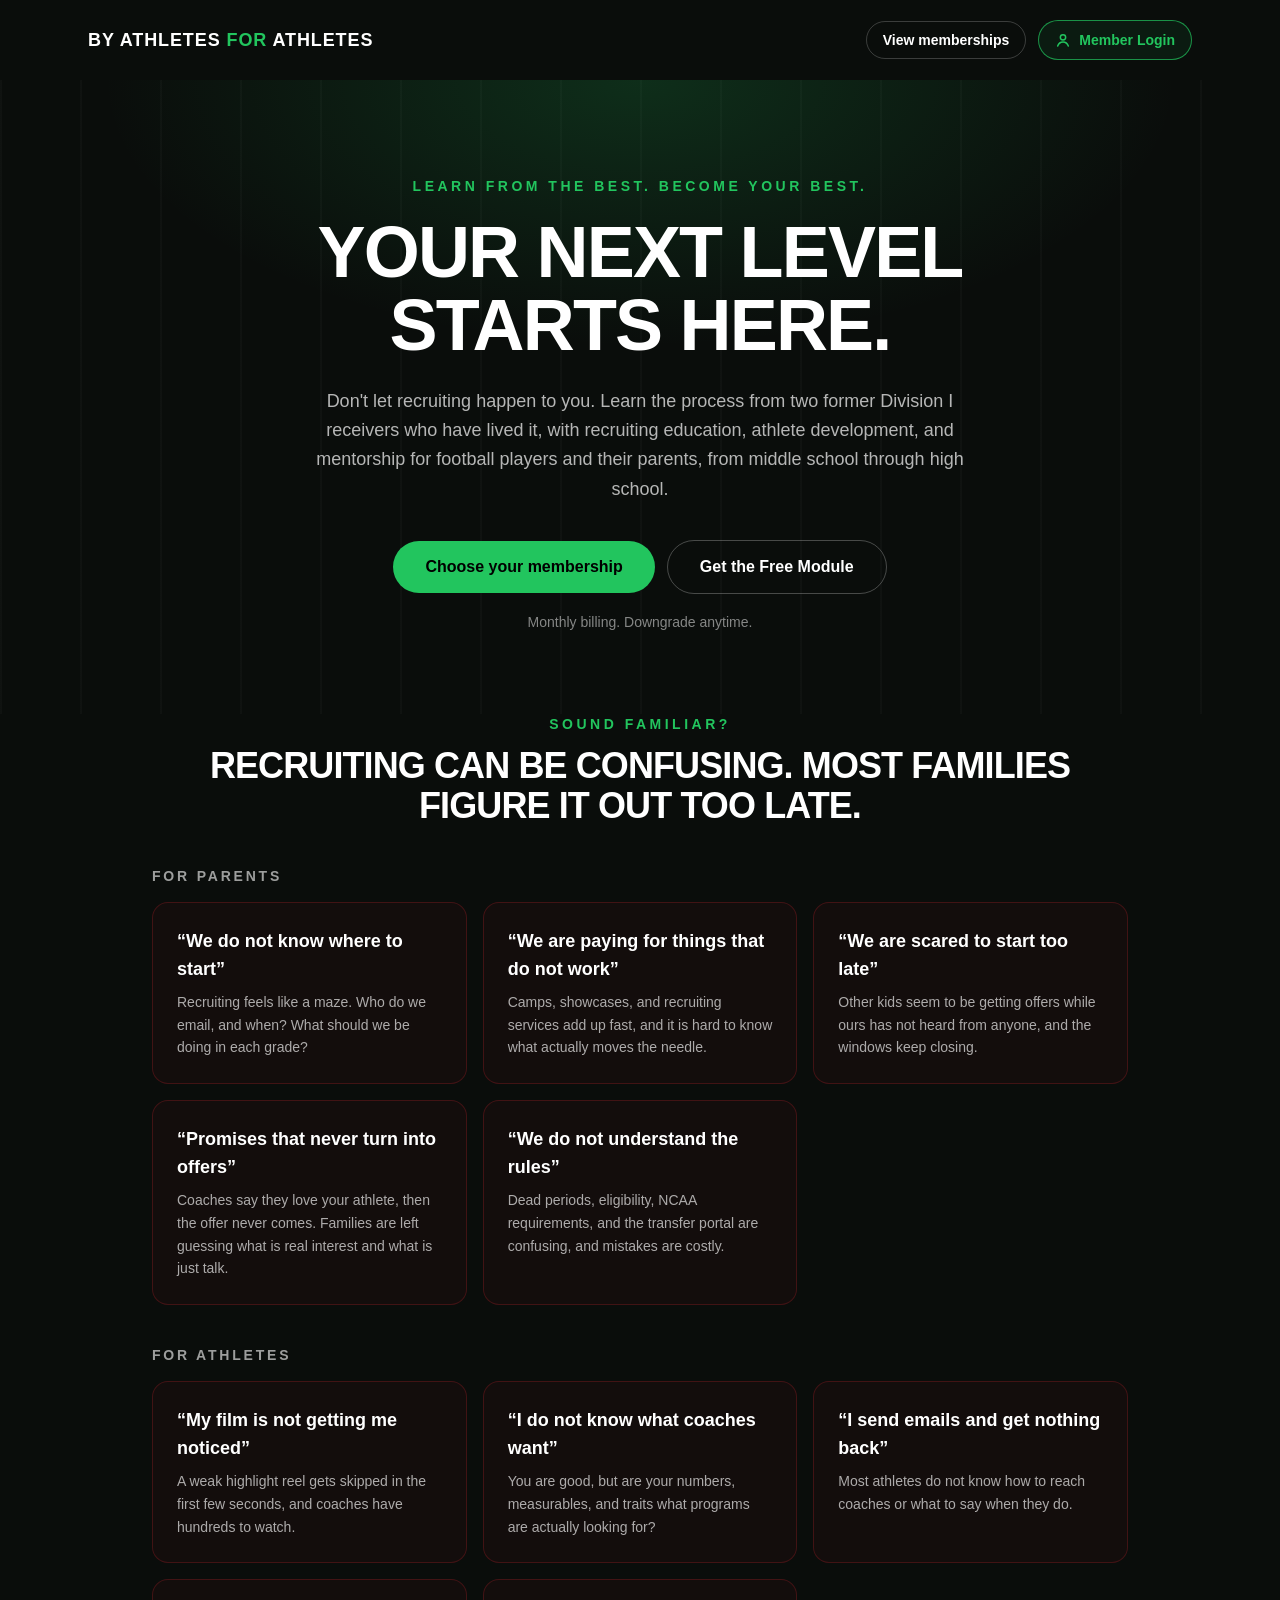
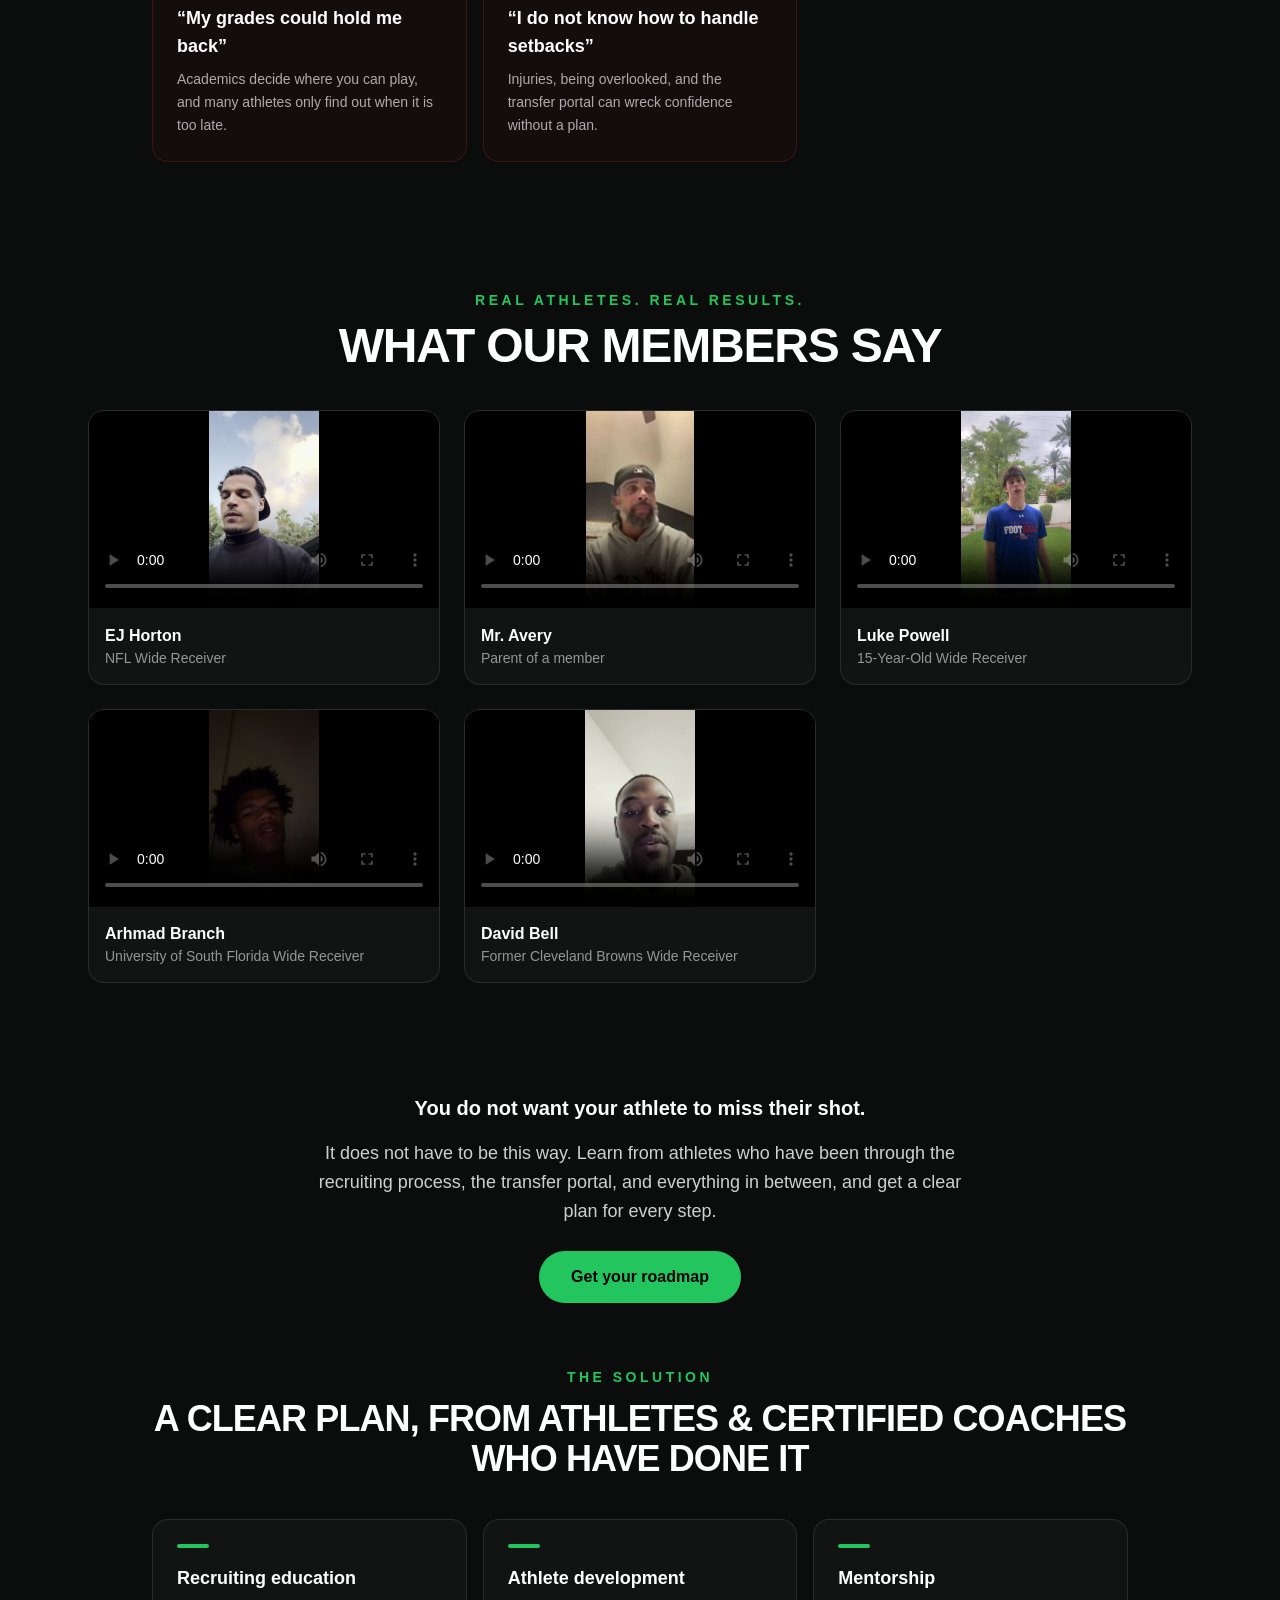
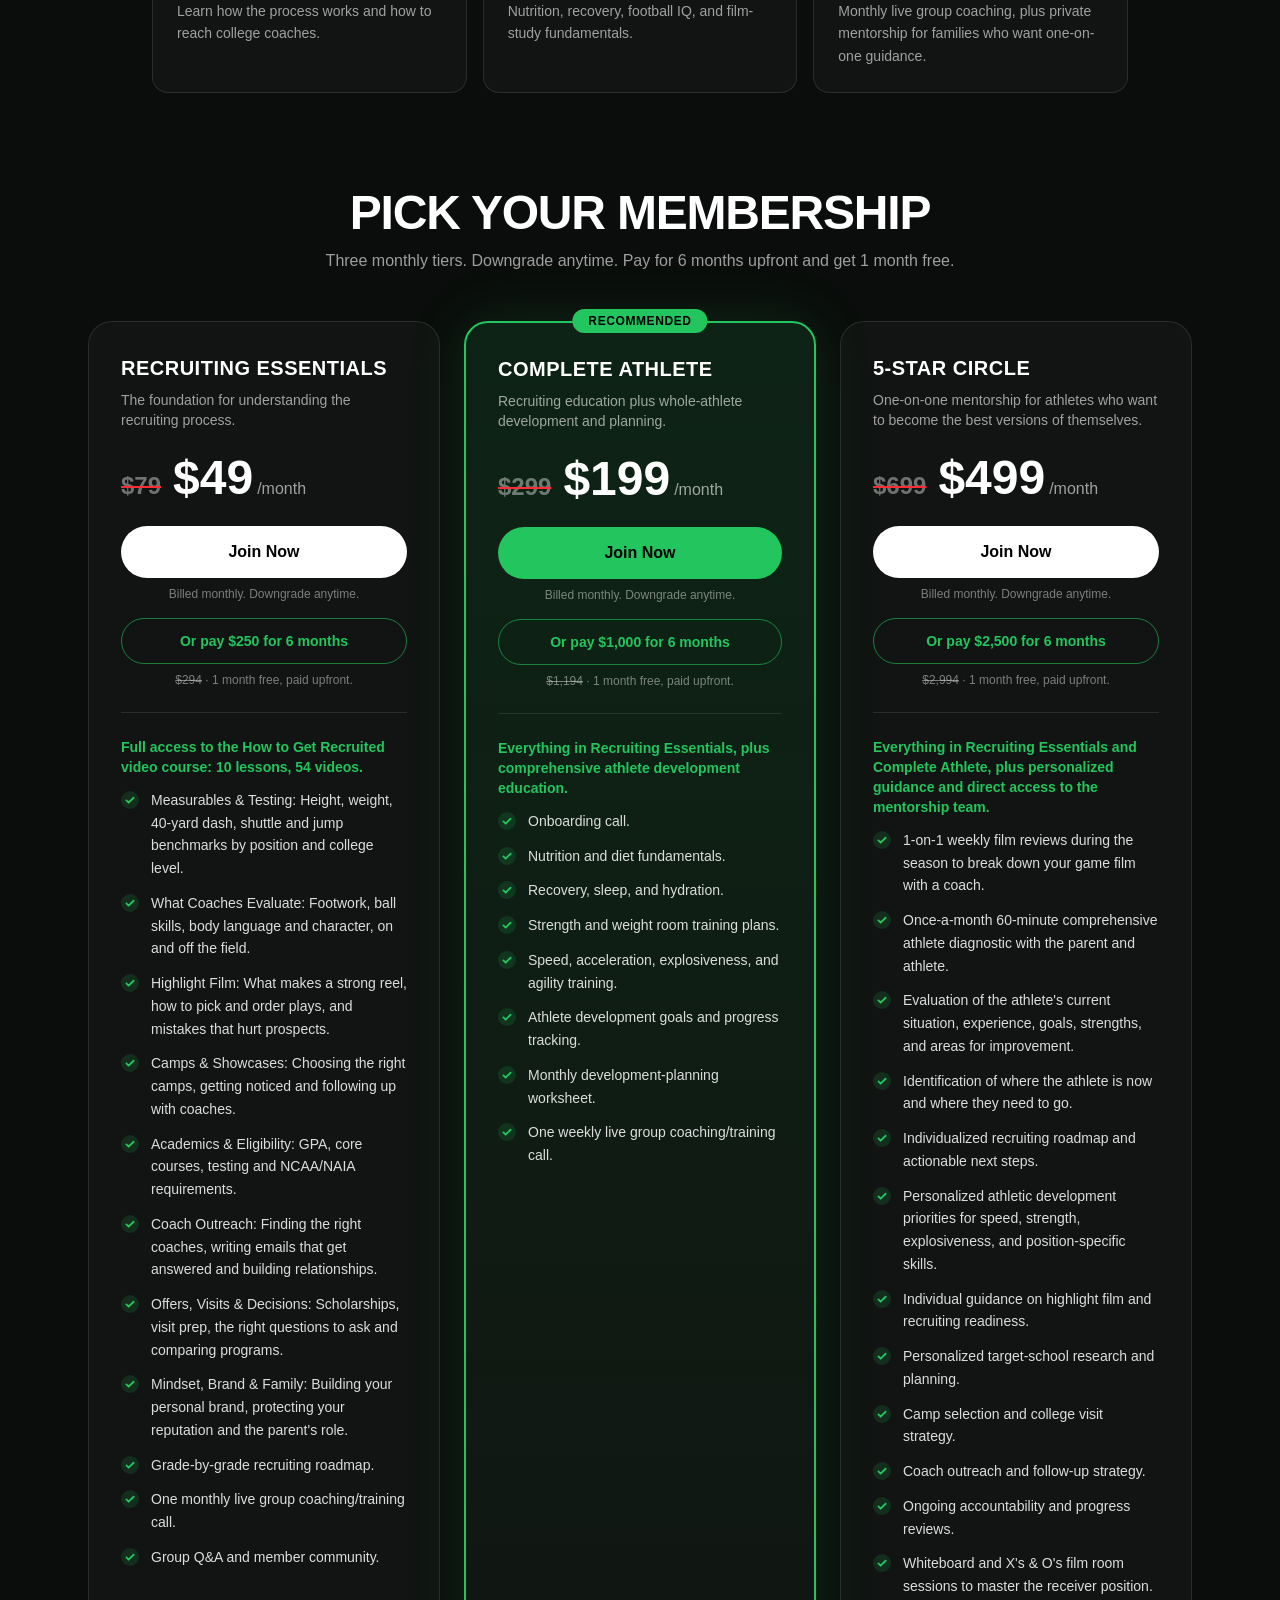
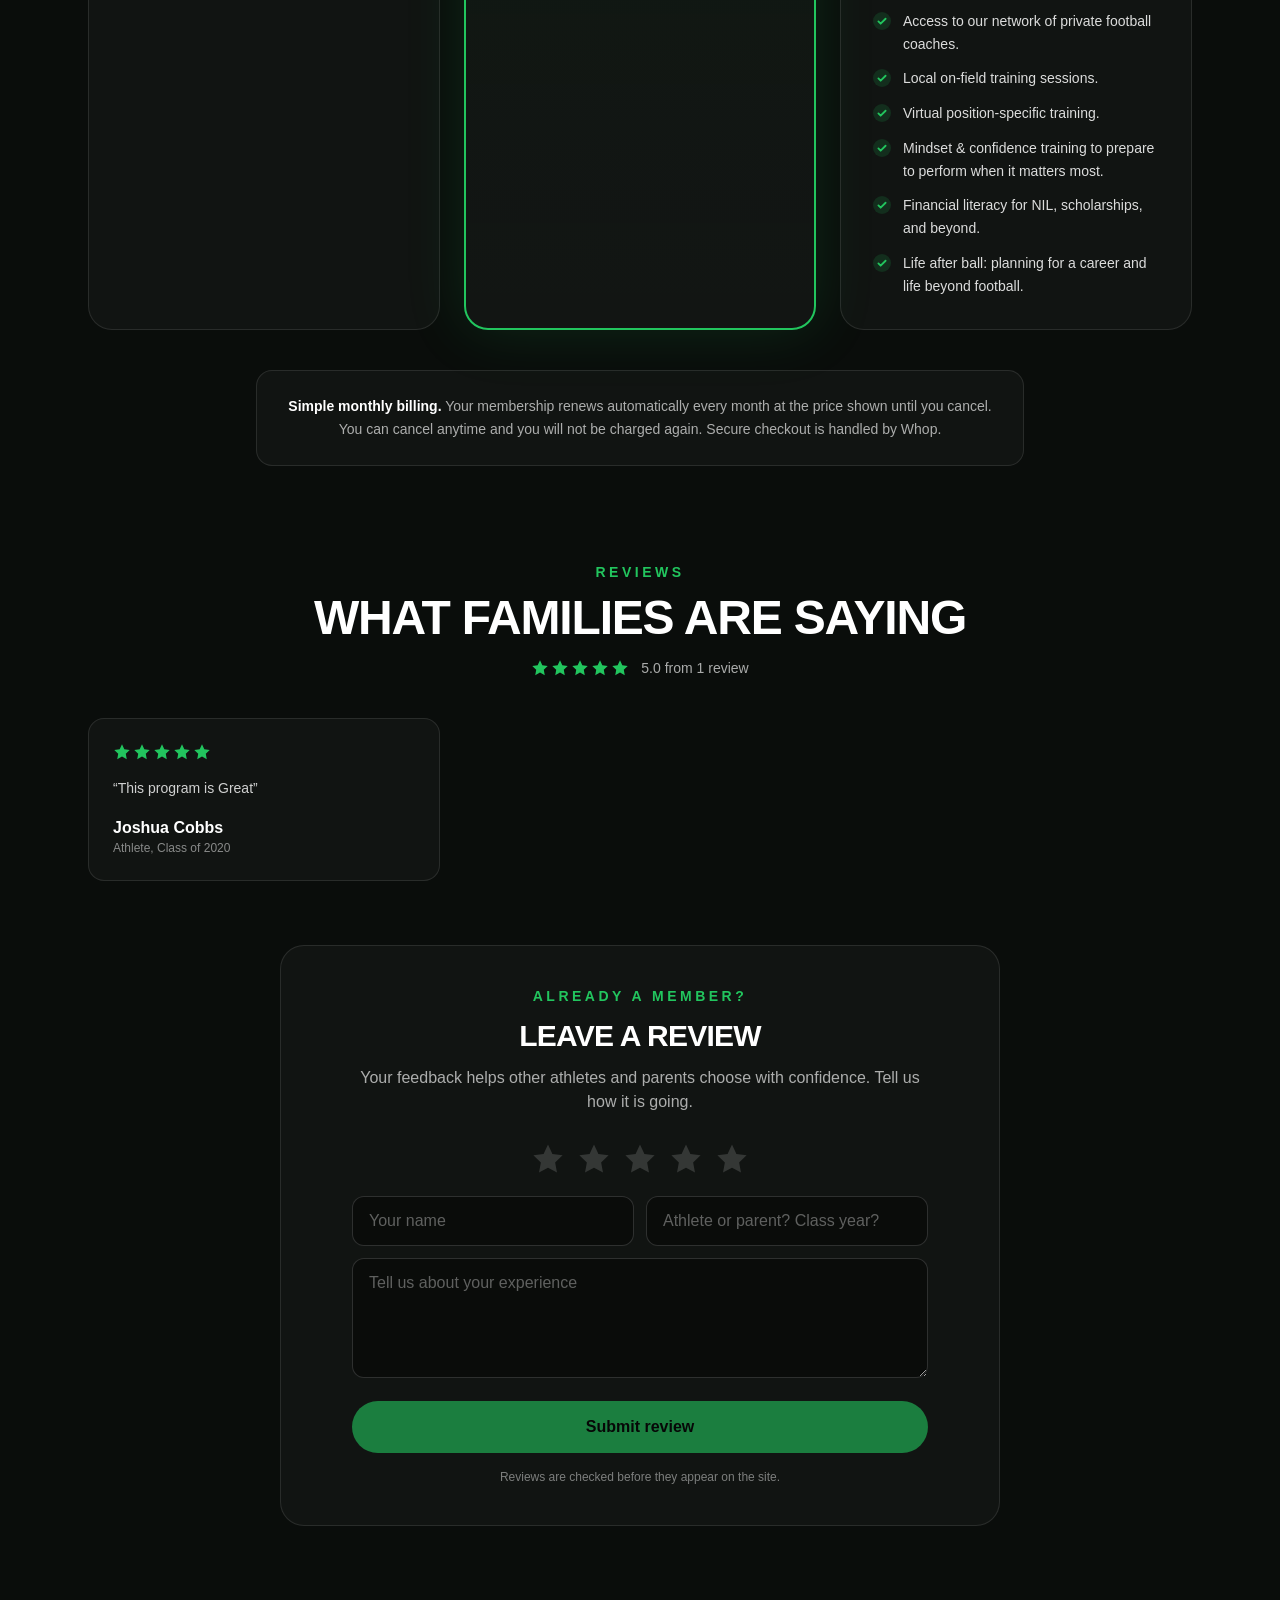
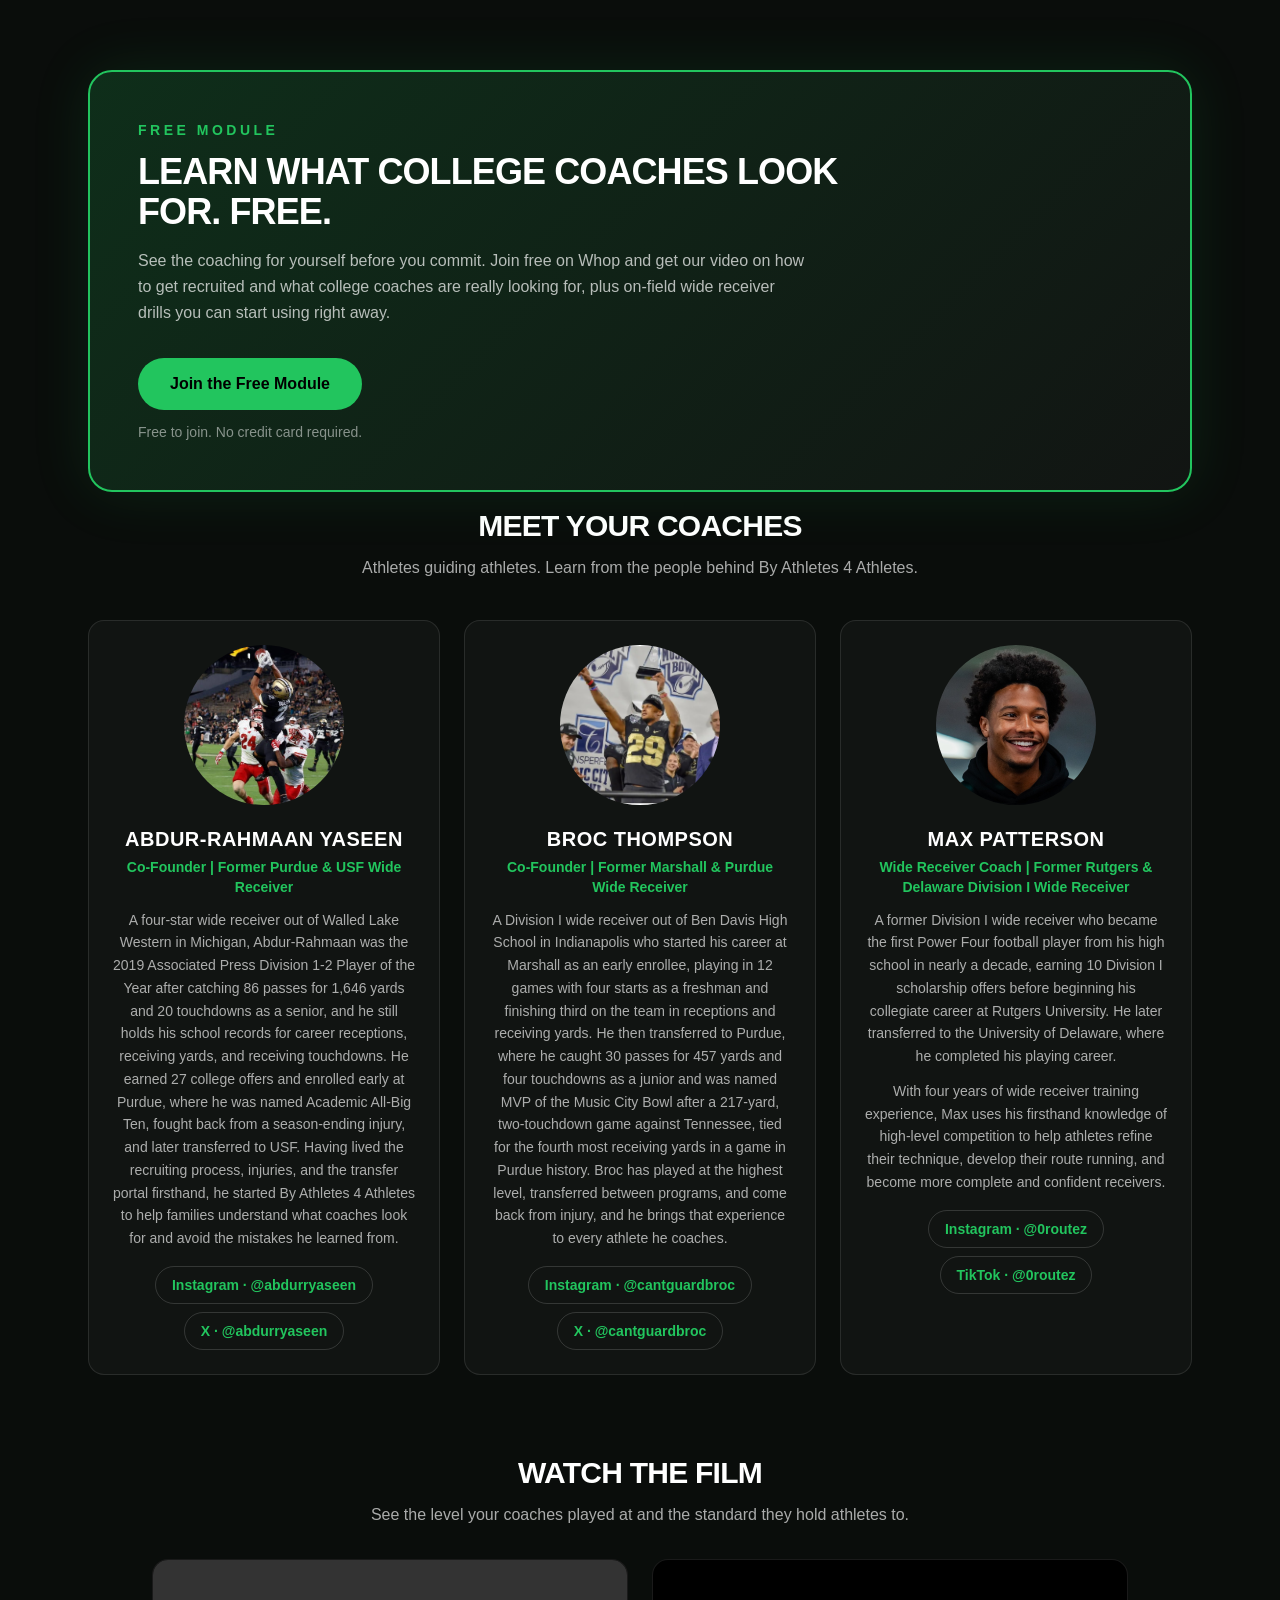
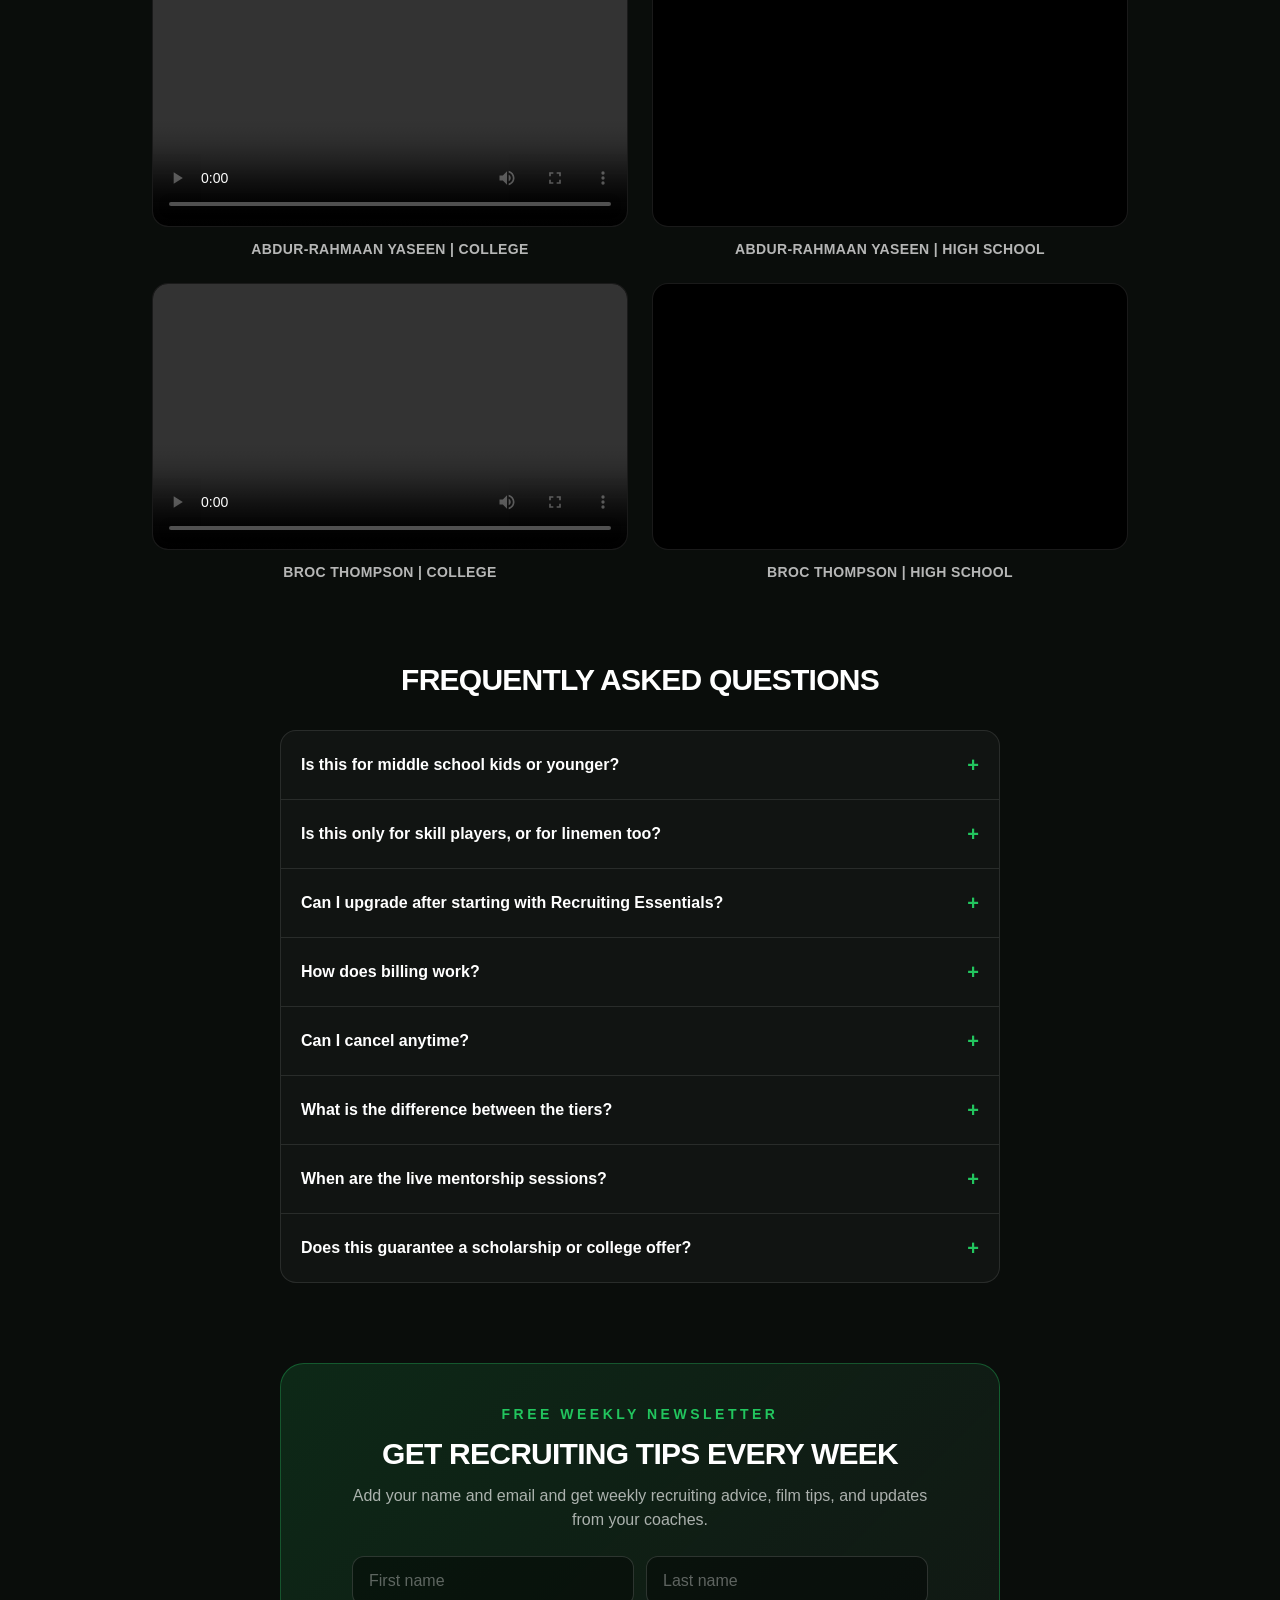
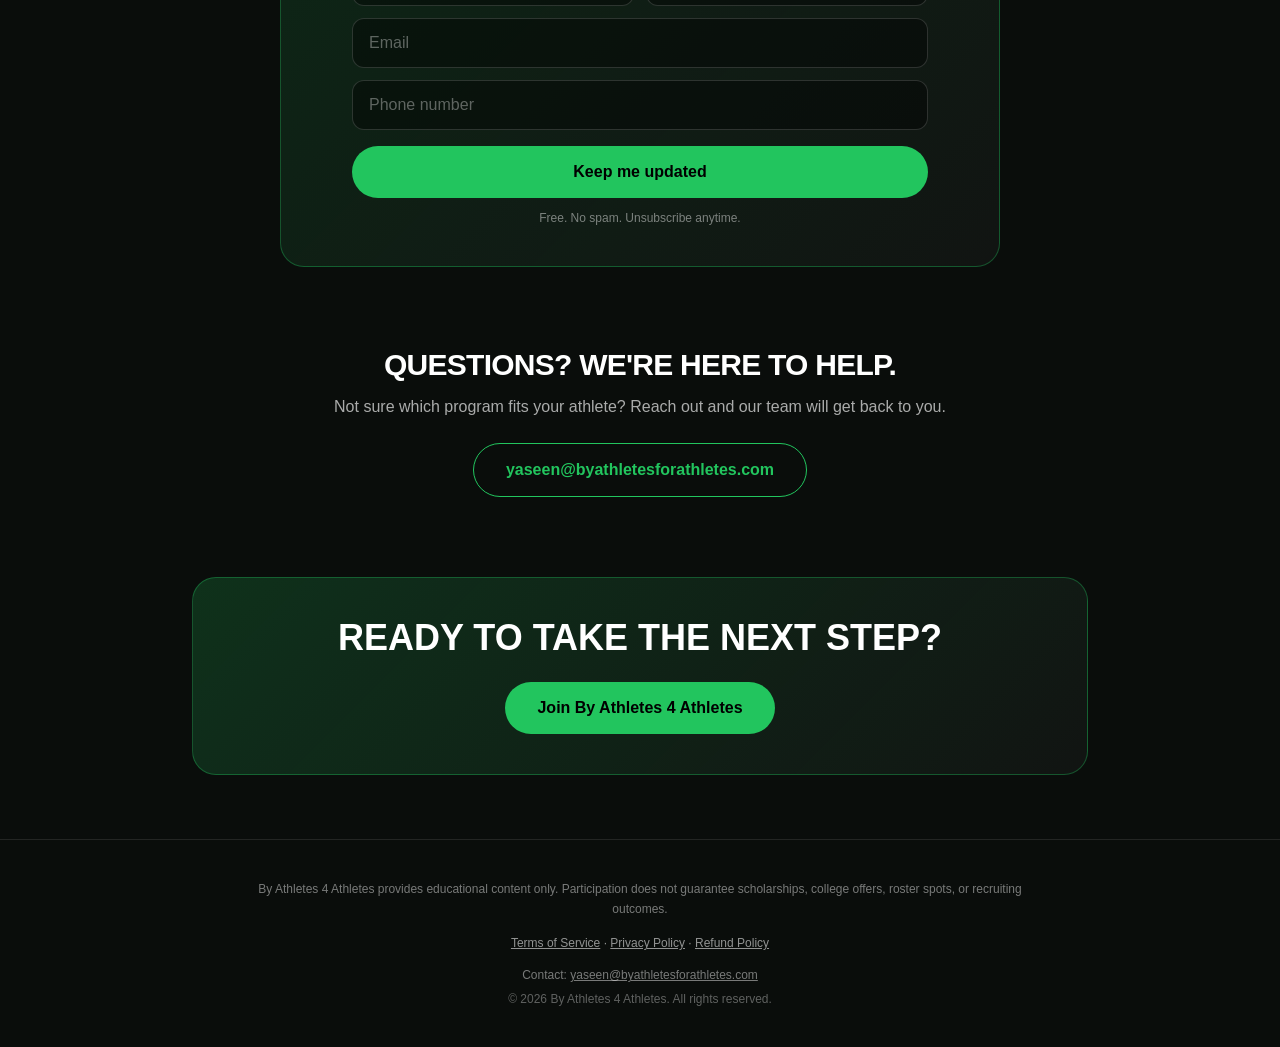
==== commit 174af1e9: "Bring back Free Module section on homepage Co-Authored-By: Claude Opus 5.5 <noreply@anthropic.com>" ====
--- a/index.html
+++ b/index.html
@@ -10,7 +10,7 @@
 <title>By Athletes For Athletes</title>
 <style>.b4a-login:hover{background:#22c55e!important;color:#000!important;border-color:#22c55e!important}@media (max-width:420px){.b4a-login{padding:8px 13px!important;font-size:13px!important}}</style></head>
 <body>
-<div class="min-h-screen bg-[#0a0d0b] text-white antialiased" style="color-scheme:dark"><header class="mx-auto flex max-w-6xl items-center justify-between px-6 py-5"><div class="text-lg font-extrabold uppercase tracking-wider">By Athletes <span style="color:#22c55e">For</span> Athletes</div><div class="flex items-center gap-2 sm:gap-3"><a href="#plans" class="hidden rounded-full border border-white/20 px-4 py-2 text-sm font-semibold hover:bg-white/10 sm:inline-block">View memberships</a><a href="https://whop.com/joined/" class="b4a-login rounded-full text-sm font-bold transition" style="display:inline-flex;align-items:center;gap:8px;white-space:nowrap;padding:9px 16px;border:1.5px solid rgba(34,197,94,.7);color:#22c55e;background:rgba(34,197,94,.08)"><svg width="16" height="16" viewBox="0 0 24 24" fill="none" stroke="currentColor" stroke-width="2.2" stroke-linecap="round" stroke-linejoin="round" aria-hidden="true"><circle cx="12" cy="8" r="4"></circle><path d="M4 21c1.5-4 4.5-6 8-6s6.5 2 8 6"></path></svg><span>Member Login</span></a></div></header><section class="relative overflow-hidden" style="background:radial-gradient(60% 60% at 50% 0%, rgba(34,197,94,0.18), transparent 70%), repeating-linear-gradient(90deg, rgba(255,255,255,0.025) 0 2px, transparent 2px 80px)"><div class="mx-auto max-w-4xl px-6 pb-20 pt-16 text-center sm:pt-24"><p class="text-sm font-bold uppercase tracking-[0.25em]" style="color:#22c55e">Learn From the Best. Become Your Best.</p><h1 class="mt-5 text-5xl font-black uppercase leading-[1.02] tracking-tight sm:text-7xl">Your Next Level Starts Here.</h1><p class="mx-auto mt-6 max-w-2xl text-lg leading-relaxed text-white/70">Don&#x27;t let recruiting happen to you. Learn the process from two former Division I receivers who have lived it, with recruiting education, athlete development, and mentorship for football players and their parents, from middle school through high school.</p><div class="mt-9 flex flex-col items-center justify-center gap-3 sm:flex-row"><a href="#plans" class="rounded-full px-8 py-3.5 text-base font-bold text-black transition hover:brightness-110" style="background:#22c55e">Choose your membership</a><a href="#free-sample" style="display:none" class="rounded-full border border-white/25 px-8 py-3.5 text-base font-bold hover:bg-white/10">Watch a free lesson</a></div><div class="mt-4"><span class="text-sm text-white/50">Monthly billing. Downgrade anytime.</span></div></div></section><section class="mx-auto max-w-5xl px-6 pb-16"><div class="text-center"><p class="text-sm font-bold uppercase tracking-[0.25em]" style="color:#22c55e">Sound familiar?</p><h2 class="mt-3 text-3xl font-black uppercase tracking-tight sm:text-4xl">Recruiting can be confusing. Most families figure it out too late.</h2></div><div class="mt-10"><h3 class="text-sm font-bold uppercase tracking-[0.2em] text-white/60">For parents</h3><div class="mt-4 grid gap-4 sm:grid-cols-2 lg:grid-cols-3"><div class="rounded-2xl border border-red-500/20 bg-red-500/[0.04] p-6"><h4 class="text-lg font-bold">“<!-- -->We do not know where to start<!-- -->”</h4><p class="mt-2 text-sm leading-relaxed text-white/65">Recruiting feels like a maze. Who do we email, and when? What should we be doing in each grade?</p></div><div class="rounded-2xl border border-red-500/20 bg-red-500/[0.04] p-6"><h4 class="text-lg font-bold">“<!-- -->We are paying for things that do not work<!-- -->”</h4><p class="mt-2 text-sm leading-relaxed text-white/65">Camps, showcases, and recruiting services add up fast, and it is hard to know what actually moves the needle.</p></div><div class="rounded-2xl border border-red-500/20 bg-red-500/[0.04] p-6"><h4 class="text-lg font-bold">“<!-- -->We are scared to start too late<!-- -->”</h4><p class="mt-2 text-sm leading-relaxed text-white/65">Other kids seem to be getting offers while ours has not heard from anyone, and the windows keep closing.</p></div><div class="rounded-2xl border border-red-500/20 bg-red-500/[0.04] p-6"><h4 class="text-lg font-bold">“<!-- -->Promises that never turn into offers<!-- -->”</h4><p class="mt-2 text-sm leading-relaxed text-white/65">Coaches say they love your athlete, then the offer never comes. Families are left guessing what is real interest and what is just talk.</p></div><div class="rounded-2xl border border-red-500/20 bg-red-500/[0.04] p-6"><h4 class="text-lg font-bold">“<!-- -->We do not understand the rules<!-- -->”</h4><p class="mt-2 text-sm leading-relaxed text-white/65">Dead periods, eligibility, NCAA requirements, and the transfer portal are confusing, and mistakes are costly.</p></div></div></div><div class="mt-10"><h3 class="text-sm font-bold uppercase tracking-[0.2em] text-white/60">For athletes</h3><div class="mt-4 grid gap-4 sm:grid-cols-2 lg:grid-cols-3"><div class="rounded-2xl border border-red-500/20 bg-red-500/[0.04] p-6"><h4 class="text-lg font-bold">“<!-- -->My film is not getting me noticed<!-- -->”</h4><p class="mt-2 text-sm leading-relaxed text-white/65">A weak highlight reel gets skipped in the first few seconds, and coaches have hundreds to watch.</p></div><div class="rounded-2xl border border-red-500/20 bg-red-500/[0.04] p-6"><h4 class="text-lg font-bold">“<!-- -->I do not know what coaches want<!-- -->”</h4><p class="mt-2 text-sm leading-relaxed text-white/65">You are good, but are your numbers, measurables, and traits what programs are actually looking for?</p></div><div class="rounded-2xl border border-red-500/20 bg-red-500/[0.04] p-6"><h4 class="text-lg font-bold">“<!-- -->I send emails and get nothing back<!-- -->”</h4><p class="mt-2 text-sm leading-relaxed text-white/65">Most athletes do not know how to reach coaches or what to say when they do.</p></div><div class="rounded-2xl border border-red-500/20 bg-red-500/[0.04] p-6"><h4 class="text-lg font-bold">“<!-- -->My grades could hold me back<!-- -->”</h4><p class="mt-2 text-sm leading-relaxed text-white/65">Academics decide where you can play, and many athletes only find out when it is too late.</p></div><div class="rounded-2xl border border-red-500/20 bg-red-500/[0.04] p-6"><h4 class="text-lg font-bold">“<!-- -->I do not know how to handle setbacks<!-- -->”</h4><p class="mt-2 text-sm leading-relaxed text-white/65">Injuries, being overlooked, and the transfer portal can wreck confidence without a plan.</p></div></div></div></section><section id="testimonials" class="mx-auto max-w-6xl px-6 pb-16 pt-16"><div class="mx-auto mb-14 max-w-3xl" style="display:none"><div class="mb-8 text-center"><p class="text-sm font-bold uppercase tracking-[0.25em]" style="color:#22c55e">Athletes helping athletes</p><h2 class="mt-3 text-3xl font-black uppercase tracking-tight sm:text-5xl">The recruiting playbook, from athletes who ran it.</h2></div><div class="relative aspect-video w-full overflow-hidden rounded-2xl border border-white/10 bg-black"><div class="absolute inset-0 flex flex-col items-center justify-center gap-3 text-white/40"><svg width="56" height="56" viewBox="0 0 48 48" fill="none" aria-hidden="true"><circle cx="24" cy="24" r="23" stroke="#22c55e" stroke-opacity="0.6" stroke-width="2"></circle><path d="M20 16l13 8-13 8V16z" fill="#22c55e"></path></svg><span class="text-xs uppercase tracking-widest">Video coming soon</span></div></div><p class="mt-3 text-center text-sm font-semibold uppercase tracking-wide text-white/70">What is By Athletes 4 Athletes?</p></div><div class="text-center"><p class="text-sm font-bold uppercase tracking-[0.25em]" style="color:#22c55e">Real athletes. Real Results.</p><h2 class="mt-3 text-3xl font-black uppercase tracking-tight sm:text-5xl">What our members say</h2></div><div class="mt-10 grid gap-6 md:grid-cols-3"><div class="overflow-hidden rounded-2xl border border-white/10 bg-white/[0.03]"><div class="relative aspect-video w-full bg-black"><video src="assets/ej-testimonial.mp4" poster="assets/ej-testimonial-poster.jpg" controls playsinline preload="metadata" style="position:absolute;inset:0;width:100%;height:100%;object-fit:contain;background:#000"></video></div><div class="p-4"><p class="font-bold">EJ Horton</p><p class="text-sm text-white/55">NFL Wide Receiver</p></div></div><div class="overflow-hidden rounded-2xl border border-white/10 bg-white/[0.03]"><div class="relative aspect-video w-full bg-black"><video src="assets/parent-testimonial.mp4" poster="assets/parent-testimonial-poster.jpg" controls playsinline preload="metadata" style="position:absolute;inset:0;width:100%;height:100%;object-fit:contain;background:#000"></video></div><div class="p-4"><p class="font-bold">Mr. Avery</p><p class="text-sm text-white/55">Parent of a member</p></div></div><div class="overflow-hidden rounded-2xl border border-white/10 bg-white/[0.03]"><div class="relative aspect-video w-full bg-black"><video src="assets/luke-testimonial.mp4" poster="assets/luke-testimonial-poster.jpg" controls playsinline preload="metadata" style="position:absolute;inset:0;width:100%;height:100%;object-fit:contain;background:#000"></video></div><div class="p-4"><p class="font-bold">Luke Powell</p><p class="text-sm text-white/55">15-Year-Old Wide Receiver</p></div></div><div class="overflow-hidden rounded-2xl border border-white/10 bg-white/[0.03]"><div class="relative aspect-video w-full bg-black"><video src="assets/arhmad-testimonial.mp4" poster="assets/arhmad-testimonial-poster.jpg" controls playsinline preload="metadata" style="position:absolute;inset:0;width:100%;height:100%;object-fit:contain;background:#000"></video></div><div class="p-4"><p class="font-bold">Arhmad Branch</p><p class="text-sm text-white/55">University of South Florida Wide Receiver</p></div></div><div class="overflow-hidden rounded-2xl border border-white/10 bg-white/[0.03]"><div class="relative aspect-video w-full bg-black"><video src="assets/david-testimonial.mp4" poster="assets/david-testimonial-poster.jpg" controls playsinline preload="metadata" style="position:absolute;inset:0;width:100%;height:100%;object-fit:contain;background:#000"></video></div><div class="p-4"><p class="font-bold">David Bell</p><p class="text-sm text-white/55">Former Cleveland Browns Wide Receiver</p></div></div></div></section><section class="mx-auto max-w-5xl px-6 pb-16"><p class="mx-auto mt-12 max-w-2xl text-center text-xl font-bold leading-snug">You do not want your athlete to miss their shot.</p><p class="mx-auto mt-4 max-w-2xl text-center text-lg leading-relaxed text-white/80">It does not have to be this way. Learn from athletes who have been through the recruiting process, the transfer portal, and everything in between, and get a clear plan for every step.</p><div class="mt-6 text-center"><a href="#plans" class="inline-block rounded-full px-8 py-3.5 text-base font-bold text-black transition hover:brightness-110" style="background:#22c55e">Get your roadmap</a></div></section><section class="mx-auto max-w-5xl px-6 pb-4"><div class="mb-10 text-center"><p class="text-sm font-bold uppercase tracking-[0.25em]" style="color:#22c55e">The solution</p><h2 class="mt-3 text-3xl font-black uppercase tracking-tight sm:text-4xl">A clear plan, from athletes &amp; certified coaches who have done it</h2></div><div class="grid gap-4 sm:grid-cols-3"><div class="rounded-2xl border border-white/10 bg-white/[0.03] p-6"><div class="h-1 w-8 rounded" style="background:#22c55e"></div><h3 class="mt-4 text-lg font-bold">Recruiting education</h3><p class="mt-2 text-sm leading-relaxed text-white/60">Learn how the process works and how to reach college coaches.</p></div><div class="rounded-2xl border border-white/10 bg-white/[0.03] p-6"><div class="h-1 w-8 rounded" style="background:#22c55e"></div><h3 class="mt-4 text-lg font-bold">Athlete development</h3><p class="mt-2 text-sm leading-relaxed text-white/60">Nutrition, recovery, football IQ, and film-study fundamentals.</p></div><div class="rounded-2xl border border-white/10 bg-white/[0.03] p-6"><div class="h-1 w-8 rounded" style="background:#22c55e"></div><h3 class="mt-4 text-lg font-bold">Mentorship</h3><p class="mt-2 text-sm leading-relaxed text-white/60">Monthly live group coaching, plus private mentorship for families who want one-on-one guidance.</p></div></div></section><section id="plans" class="mx-auto max-w-6xl scroll-mt-8 px-6 py-20"><div class="text-center"><h2 class="text-3xl font-black uppercase tracking-tight sm:text-5xl">Pick your membership</h2><p class="mt-3 text-white/60">Three monthly tiers. Downgrade anytime. Pay for 6 months upfront and get 1 month free.</p></div><div class="mt-12 grid items-stretch gap-6 lg:grid-cols-3"><div class="relative flex flex-col rounded-3xl p-8" style="background:rgba(255,255,255,0.03);border:1px solid rgba(255,255,255,0.1)"><h3 class="text-xl font-extrabold uppercase tracking-wide">Recruiting Essentials</h3><p class="mt-2 min-h-[2.5rem] text-sm text-white/60">The foundation for understanding the recruiting process.</p><div class="mt-6 flex items-baseline gap-1"><span class="mr-2 text-2xl font-bold text-white/40 line-through decoration-red-500 decoration-2">$79</span><span class="text-5xl font-black">$49</span><span class="text-white/60">/month</span></div><a href="https://whop.com/checkout/plan_C9eWqeVcC6Q8r" class="mt-6 block rounded-full py-3.5 text-center text-base font-bold transition hover:brightness-110" style="background:#fff;color:#000">Join Now</a><p class="mt-2 text-center text-xs text-white/45">Billed monthly. Downgrade anytime.</p><a href="https://whop.com/checkout/plan_2INZjFknRnxja" class="mt-4 block rounded-full border py-3 text-center text-sm font-bold transition hover:bg-white/5" style="border-color:rgba(34,197,94,0.6);color:#22c55e">Or pay $250 for 6 months</a><p class="mt-2 text-center text-xs text-white/45"><span class="line-through">$294</span> · 1 month free, paid upfront.</p><div class="my-6 h-px bg-white/10"></div><p class="mb-3 text-sm font-bold" style="color:#22c55e">Full access to the How to Get Recruited video course: 10 lessons, 54 videos.</p><ul class="space-y-3 text-sm leading-relaxed text-white/85"><li class="flex gap-3"><svg width="18" height="18" viewBox="0 0 20 20" fill="none" class="mt-0.5 shrink-0" aria-hidden="true"><circle cx="10" cy="10" r="10" fill="#22c55e" fill-opacity="0.15"></circle><path d="M6 10.5l2.5 2.5L14 7.5" stroke="#22c55e" stroke-width="2" stroke-linecap="round" stroke-linejoin="round"></path></svg><span>Measurables &amp; Testing: Height, weight, 40-yard dash, shuttle and jump benchmarks by position and college level.</span></li><li class="flex gap-3"><svg width="18" height="18" viewBox="0 0 20 20" fill="none" class="mt-0.5 shrink-0" aria-hidden="true"><circle cx="10" cy="10" r="10" fill="#22c55e" fill-opacity="0.15"></circle><path d="M6 10.5l2.5 2.5L14 7.5" stroke="#22c55e" stroke-width="2" stroke-linecap="round" stroke-linejoin="round"></path></svg><span>What Coaches Evaluate: Footwork, ball skills, body language and character, on and off the field.</span></li><li class="flex gap-3"><svg width="18" height="18" viewBox="0 0 20 20" fill="none" class="mt-0.5 shrink-0" aria-hidden="true"><circle cx="10" cy="10" r="10" fill="#22c55e" fill-opacity="0.15"></circle><path d="M6 10.5l2.5 2.5L14 7.5" stroke="#22c55e" stroke-width="2" stroke-linecap="round" stroke-linejoin="round"></path></svg><span>Highlight Film: What makes a strong reel, how to pick and order plays, and mistakes that hurt prospects.</span></li><li class="flex gap-3"><svg width="18" height="18" viewBox="0 0 20 20" fill="none" class="mt-0.5 shrink-0" aria-hidden="true"><circle cx="10" cy="10" r="10" fill="#22c55e" fill-opacity="0.15"></circle><path d="M6 10.5l2.5 2.5L14 7.5" stroke="#22c55e" stroke-width="2" stroke-linecap="round" stroke-linejoin="round"></path></svg><span>Camps &amp; Showcases: Choosing the right camps, getting noticed and following up with coaches.</span></li><li class="flex gap-3"><svg width="18" height="18" viewBox="0 0 20 20" fill="none" class="mt-0.5 shrink-0" aria-hidden="true"><circle cx="10" cy="10" r="10" fill="#22c55e" fill-opacity="0.15"></circle><path d="M6 10.5l2.5 2.5L14 7.5" stroke="#22c55e" stroke-width="2" stroke-linecap="round" stroke-linejoin="round"></path></svg><span>Academics &amp; Eligibility: GPA, core courses, testing and NCAA/NAIA requirements.</span></li><li class="flex gap-3"><svg width="18" height="18" viewBox="0 0 20 20" fill="none" class="mt-0.5 shrink-0" aria-hidden="true"><circle cx="10" cy="10" r="10" fill="#22c55e" fill-opacity="0.15"></circle><path d="M6 10.5l2.5 2.5L14 7.5" stroke="#22c55e" stroke-width="2" stroke-linecap="round" stroke-linejoin="round"></path></svg><span>Coach Outreach: Finding the right coaches, writing emails that get answered and building relationships.</span></li><li class="flex gap-3"><svg width="18" height="18" viewBox="0 0 20 20" fill="none" class="mt-0.5 shrink-0" aria-hidden="true"><circle cx="10" cy="10" r="10" fill="#22c55e" fill-opacity="0.15"></circle><path d="M6 10.5l2.5 2.5L14 7.5" stroke="#22c55e" stroke-width="2" stroke-linecap="round" stroke-linejoin="round"></path></svg><span>Offers, Visits &amp; Decisions: Scholarships, visit prep, the right questions to ask and comparing programs.</span></li><li class="flex gap-3"><svg width="18" height="18" viewBox="0 0 20 20" fill="none" class="mt-0.5 shrink-0" aria-hidden="true"><circle cx="10" cy="10" r="10" fill="#22c55e" fill-opacity="0.15"></circle><path d="M6 10.5l2.5 2.5L14 7.5" stroke="#22c55e" stroke-width="2" stroke-linecap="round" stroke-linejoin="round"></path></svg><span>Mindset, Brand &amp; Family: Building your personal brand, protecting your reputation and the parent's role.</span></li><li class="flex gap-3"><svg width="18" height="18" viewBox="0 0 20 20" fill="none" class="mt-0.5 shrink-0" aria-hidden="true"><circle cx="10" cy="10" r="10" fill="#22c55e" fill-opacity="0.15"></circle><path d="M6 10.5l2.5 2.5L14 7.5" stroke="#22c55e" stroke-width="2" stroke-linecap="round" stroke-linejoin="round"></path></svg><span>Grade-by-grade recruiting roadmap.</span></li><li class="flex gap-3"><svg width="18" height="18" viewBox="0 0 20 20" fill="none" class="mt-0.5 shrink-0" aria-hidden="true"><circle cx="10" cy="10" r="10" fill="#22c55e" fill-opacity="0.15"></circle><path d="M6 10.5l2.5 2.5L14 7.5" stroke="#22c55e" stroke-width="2" stroke-linecap="round" stroke-linejoin="round"></path></svg><span>One monthly live group coaching/training call.</span></li><li class="flex gap-3"><svg width="18" height="18" viewBox="0 0 20 20" fill="none" class="mt-0.5 shrink-0" aria-hidden="true"><circle cx="10" cy="10" r="10" fill="#22c55e" fill-opacity="0.15"></circle><path d="M6 10.5l2.5 2.5L14 7.5" stroke="#22c55e" stroke-width="2" stroke-linecap="round" stroke-linejoin="round"></path></svg><span>Group Q&amp;A and member community.</span></li></ul></div><div class="relative flex flex-col rounded-3xl p-8" style="background:linear-gradient(180deg, rgba(34,197,94,0.12), rgba(255,255,255,0.03));border:2px solid #22c55e;box-shadow:0 0 60px rgba(34,197,94,0.15)"><div class="absolute -top-3.5 left-1/2 -translate-x-1/2 rounded-full px-4 py-1 text-xs font-extrabold uppercase tracking-wider text-black" style="background:#22c55e">Recommended</div><h3 class="text-xl font-extrabold uppercase tracking-wide">Complete Athlete</h3><p class="mt-2 min-h-[2.5rem] text-sm text-white/60">Recruiting education plus whole-athlete development and planning.</p><div class="mt-6 flex items-baseline gap-1"><span class="mr-2 text-2xl font-bold text-white/40 line-through decoration-red-500 decoration-2">$299</span><span class="text-5xl font-black">$199</span><span class="text-white/60">/month</span></div><a href="https://whop.com/checkout/plan_QHRo1hBJFfAVm" class="mt-6 block rounded-full py-3.5 text-center text-base font-bold transition hover:brightness-110" style="background:#22c55e;color:#000">Join Now</a><p class="mt-2 text-center text-xs text-white/45">Billed monthly. Downgrade anytime.</p><a href="https://whop.com/checkout/plan_idKm3uuJL7NA0" class="mt-4 block rounded-full border py-3 text-center text-sm font-bold transition hover:bg-white/5" style="border-color:rgba(34,197,94,0.6);color:#22c55e">Or pay $1,000 for 6 months</a><p class="mt-2 text-center text-xs text-white/45"><span class="line-through">$1,194</span> · 1 month free, paid upfront.</p><div class="my-6 h-px bg-white/10"></div><p class="mb-3 text-sm font-bold" style="color:#22c55e">Everything in Recruiting Essentials, plus comprehensive athlete development education.</p><ul class="space-y-3 text-sm leading-relaxed text-white/85"><li class="flex gap-3"><svg width="18" height="18" viewBox="0 0 20 20" fill="none" class="mt-0.5 shrink-0" aria-hidden="true"><circle cx="10" cy="10" r="10" fill="#22c55e" fill-opacity="0.15"></circle><path d="M6 10.5l2.5 2.5L14 7.5" stroke="#22c55e" stroke-width="2" stroke-linecap="round" stroke-linejoin="round"></path></svg><span>Onboarding call.</span></li><li class="flex gap-3"><svg width="18" height="18" viewBox="0 0 20 20" fill="none" class="mt-0.5 shrink-0" aria-hidden="true"><circle cx="10" cy="10" r="10" fill="#22c55e" fill-opacity="0.15"></circle><path d="M6 10.5l2.5 2.5L14 7.5" stroke="#22c55e" stroke-width="2" stroke-linecap="round" stroke-linejoin="round"></path></svg><span>Nutrition and diet fundamentals.</span></li><li class="flex gap-3"><svg width="18" height="18" viewBox="0 0 20 20" fill="none" class="mt-0.5 shrink-0" aria-hidden="true"><circle cx="10" cy="10" r="10" fill="#22c55e" fill-opacity="0.15"></circle><path d="M6 10.5l2.5 2.5L14 7.5" stroke="#22c55e" stroke-width="2" stroke-linecap="round" stroke-linejoin="round"></path></svg><span>Recovery, sleep, and hydration.</span></li><li class="flex gap-3"><svg width="18" height="18" viewBox="0 0 20 20" fill="none" class="mt-0.5 shrink-0" aria-hidden="true"><circle cx="10" cy="10" r="10" fill="#22c55e" fill-opacity="0.15"></circle><path d="M6 10.5l2.5 2.5L14 7.5" stroke="#22c55e" stroke-width="2" stroke-linecap="round" stroke-linejoin="round"></path></svg><span>Strength and weight room training plans.</span></li><li class="flex gap-3"><svg width="18" height="18" viewBox="0 0 20 20" fill="none" class="mt-0.5 shrink-0" aria-hidden="true"><circle cx="10" cy="10" r="10" fill="#22c55e" fill-opacity="0.15"></circle><path d="M6 10.5l2.5 2.5L14 7.5" stroke="#22c55e" stroke-width="2" stroke-linecap="round" stroke-linejoin="round"></path></svg><span>Speed, acceleration, explosiveness, and agility training.</span></li><li class="flex gap-3"><svg width="18" height="18" viewBox="0 0 20 20" fill="none" class="mt-0.5 shrink-0" aria-hidden="true"><circle cx="10" cy="10" r="10" fill="#22c55e" fill-opacity="0.15"></circle><path d="M6 10.5l2.5 2.5L14 7.5" stroke="#22c55e" stroke-width="2" stroke-linecap="round" stroke-linejoin="round"></path></svg><span>Athlete development goals and progress tracking.</span></li><li class="flex gap-3"><svg width="18" height="18" viewBox="0 0 20 20" fill="none" class="mt-0.5 shrink-0" aria-hidden="true"><circle cx="10" cy="10" r="10" fill="#22c55e" fill-opacity="0.15"></circle><path d="M6 10.5l2.5 2.5L14 7.5" stroke="#22c55e" stroke-width="2" stroke-linecap="round" stroke-linejoin="round"></path></svg><span>Monthly development-planning worksheet.</span></li><li class="flex gap-3"><svg width="18" height="18" viewBox="0 0 20 20" fill="none" class="mt-0.5 shrink-0" aria-hidden="true"><circle cx="10" cy="10" r="10" fill="#22c55e" fill-opacity="0.15"></circle><path d="M6 10.5l2.5 2.5L14 7.5" stroke="#22c55e" stroke-width="2" stroke-linecap="round" stroke-linejoin="round"></path></svg><span>One weekly live group coaching/training call.</span></li></ul></div><div class="relative flex flex-col rounded-3xl p-8" style="background:rgba(255,255,255,0.03);border:1px solid rgba(255,255,255,0.1)"><h3 class="text-xl font-extrabold uppercase tracking-wide">5-Star Circle</h3><p class="mt-2 min-h-[2.5rem] text-sm text-white/60">One-on-one mentorship for athletes who want to become the best versions of themselves.</p><div class="mt-6 flex items-baseline gap-1"><span class="mr-2 text-2xl font-bold text-white/40 line-through decoration-red-500 decoration-2">$699</span><span class="text-5xl font-black">$499</span><span class="text-white/60">/month</span></div><a href="https://whop.com/checkout/plan_2lWEkIoD1lJA8" class="mt-6 block rounded-full py-3.5 text-center text-base font-bold transition hover:brightness-110" style="background:#fff;color:#000">Join Now</a><p class="mt-2 text-center text-xs text-white/45">Billed monthly. Downgrade anytime.</p><a href="https://whop.com/checkout/plan_AZRrG7bAjnSdQ" class="mt-4 block rounded-full border py-3 text-center text-sm font-bold transition hover:bg-white/5" style="border-color:rgba(34,197,94,0.6);color:#22c55e">Or pay $2,500 for 6 months</a><p class="mt-2 text-center text-xs text-white/45"><span class="line-through">$2,994</span> · 1 month free, paid upfront.</p><div class="my-6 h-px bg-white/10"></div><p class="mb-3 text-sm font-bold" style="color:#22c55e">Everything in Recruiting Essentials and Complete Athlete, plus personalized guidance and direct access to the mentorship team.</p><ul class="space-y-3 text-sm leading-relaxed text-white/85"><li class="flex gap-3"><svg width="18" height="18" viewBox="0 0 20 20" fill="none" class="mt-0.5 shrink-0" aria-hidden="true"><circle cx="10" cy="10" r="10" fill="#22c55e" fill-opacity="0.15"></circle><path d="M6 10.5l2.5 2.5L14 7.5" stroke="#22c55e" stroke-width="2" stroke-linecap="round" stroke-linejoin="round"></path></svg><span>1-on-1 weekly film reviews during the season to break down your game film with a coach.</span></li><li class="flex gap-3"><svg width="18" height="18" viewBox="0 0 20 20" fill="none" class="mt-0.5 shrink-0" aria-hidden="true"><circle cx="10" cy="10" r="10" fill="#22c55e" fill-opacity="0.15"></circle><path d="M6 10.5l2.5 2.5L14 7.5" stroke="#22c55e" stroke-width="2" stroke-linecap="round" stroke-linejoin="round"></path></svg><span>Once-a-month 60-minute comprehensive athlete diagnostic with the parent and athlete.</span></li><li class="flex gap-3"><svg width="18" height="18" viewBox="0 0 20 20" fill="none" class="mt-0.5 shrink-0" aria-hidden="true"><circle cx="10" cy="10" r="10" fill="#22c55e" fill-opacity="0.15"></circle><path d="M6 10.5l2.5 2.5L14 7.5" stroke="#22c55e" stroke-width="2" stroke-linecap="round" stroke-linejoin="round"></path></svg><span>Evaluation of the athlete&#x27;s current situation, experience, goals, strengths, and areas for improvement.</span></li><li class="flex gap-3"><svg width="18" height="18" viewBox="0 0 20 20" fill="none" class="mt-0.5 shrink-0" aria-hidden="true"><circle cx="10" cy="10" r="10" fill="#22c55e" fill-opacity="0.15"></circle><path d="M6 10.5l2.5 2.5L14 7.5" stroke="#22c55e" stroke-width="2" stroke-linecap="round" stroke-linejoin="round"></path></svg><span>Identification of where the athlete is now and where they need to go.</span></li><li class="flex gap-3"><svg width="18" height="18" viewBox="0 0 20 20" fill="none" class="mt-0.5 shrink-0" aria-hidden="true"><circle cx="10" cy="10" r="10" fill="#22c55e" fill-opacity="0.15"></circle><path d="M6 10.5l2.5 2.5L14 7.5" stroke="#22c55e" stroke-width="2" stroke-linecap="round" stroke-linejoin="round"></path></svg><span>Individualized recruiting roadmap and actionable next steps.</span></li><li class="flex gap-3"><svg width="18" height="18" viewBox="0 0 20 20" fill="none" class="mt-0.5 shrink-0" aria-hidden="true"><circle cx="10" cy="10" r="10" fill="#22c55e" fill-opacity="0.15"></circle><path d="M6 10.5l2.5 2.5L14 7.5" stroke="#22c55e" stroke-width="2" stroke-linecap="round" stroke-linejoin="round"></path></svg><span>Personalized athletic development priorities for speed, strength, explosiveness, and position-specific skills.</span></li><li class="flex gap-3"><svg width="18" height="18" viewBox="0 0 20 20" fill="none" class="mt-0.5 shrink-0" aria-hidden="true"><circle cx="10" cy="10" r="10" fill="#22c55e" fill-opacity="0.15"></circle><path d="M6 10.5l2.5 2.5L14 7.5" stroke="#22c55e" stroke-width="2" stroke-linecap="round" stroke-linejoin="round"></path></svg><span>Individual guidance on highlight film and recruiting readiness.</span></li><li class="flex gap-3"><svg width="18" height="18" viewBox="0 0 20 20" fill="none" class="mt-0.5 shrink-0" aria-hidden="true"><circle cx="10" cy="10" r="10" fill="#22c55e" fill-opacity="0.15"></circle><path d="M6 10.5l2.5 2.5L14 7.5" stroke="#22c55e" stroke-width="2" stroke-linecap="round" stroke-linejoin="round"></path></svg><span>Personalized target-school research and planning.</span></li><li class="flex gap-3"><svg width="18" height="18" viewBox="0 0 20 20" fill="none" class="mt-0.5 shrink-0" aria-hidden="true"><circle cx="10" cy="10" r="10" fill="#22c55e" fill-opacity="0.15"></circle><path d="M6 10.5l2.5 2.5L14 7.5" stroke="#22c55e" stroke-width="2" stroke-linecap="round" stroke-linejoin="round"></path></svg><span>Camp selection and college visit strategy.</span></li><li class="flex gap-3"><svg width="18" height="18" viewBox="0 0 20 20" fill="none" class="mt-0.5 shrink-0" aria-hidden="true"><circle cx="10" cy="10" r="10" fill="#22c55e" fill-opacity="0.15"></circle><path d="M6 10.5l2.5 2.5L14 7.5" stroke="#22c55e" stroke-width="2" stroke-linecap="round" stroke-linejoin="round"></path></svg><span>Coach outreach and follow-up strategy.</span></li><li class="flex gap-3"><svg width="18" height="18" viewBox="0 0 20 20" fill="none" class="mt-0.5 shrink-0" aria-hidden="true"><circle cx="10" cy="10" r="10" fill="#22c55e" fill-opacity="0.15"></circle><path d="M6 10.5l2.5 2.5L14 7.5" stroke="#22c55e" stroke-width="2" stroke-linecap="round" stroke-linejoin="round"></path></svg><span>Ongoing accountability and progress reviews.</span></li><li class="flex gap-3"><svg width="18" height="18" viewBox="0 0 20 20" fill="none" class="mt-0.5 shrink-0" aria-hidden="true"><circle cx="10" cy="10" r="10" fill="#22c55e" fill-opacity="0.15"></circle><path d="M6 10.5l2.5 2.5L14 7.5" stroke="#22c55e" stroke-width="2" stroke-linecap="round" stroke-linejoin="round"></path></svg><span>Whiteboard and X&#x27;s &amp; O&#x27;s film room sessions to master the receiver position.</span></li><li class="flex gap-3"><svg width="18" height="18" viewBox="0 0 20 20" fill="none" class="mt-0.5 shrink-0" aria-hidden="true"><circle cx="10" cy="10" r="10" fill="#22c55e" fill-opacity="0.15"></circle><path d="M6 10.5l2.5 2.5L14 7.5" stroke="#22c55e" stroke-width="2" stroke-linecap="round" stroke-linejoin="round"></path></svg><span>Access to our network of private football coaches.</span></li><li class="flex gap-3"><svg width="18" height="18" viewBox="0 0 20 20" fill="none" class="mt-0.5 shrink-0" aria-hidden="true"><circle cx="10" cy="10" r="10" fill="#22c55e" fill-opacity="0.15"></circle><path d="M6 10.5l2.5 2.5L14 7.5" stroke="#22c55e" stroke-width="2" stroke-linecap="round" stroke-linejoin="round"></path></svg><span>Local on-field training sessions.</span></li><li class="flex gap-3"><svg width="18" height="18" viewBox="0 0 20 20" fill="none" class="mt-0.5 shrink-0" aria-hidden="true"><circle cx="10" cy="10" r="10" fill="#22c55e" fill-opacity="0.15"></circle><path d="M6 10.5l2.5 2.5L14 7.5" stroke="#22c55e" stroke-width="2" stroke-linecap="round" stroke-linejoin="round"></path></svg><span>Virtual position-specific training.</span></li><li class="flex gap-3"><svg width="18" height="18" viewBox="0 0 20 20" fill="none" class="mt-0.5 shrink-0" aria-hidden="true"><circle cx="10" cy="10" r="10" fill="#22c55e" fill-opacity="0.15"></circle><path d="M6 10.5l2.5 2.5L14 7.5" stroke="#22c55e" stroke-width="2" stroke-linecap="round" stroke-linejoin="round"></path></svg><span>Mindset &amp; confidence training to prepare to perform when it matters most.</span></li><li class="flex gap-3"><svg width="18" height="18" viewBox="0 0 20 20" fill="none" class="mt-0.5 shrink-0" aria-hidden="true"><circle cx="10" cy="10" r="10" fill="#22c55e" fill-opacity="0.15"></circle><path d="M6 10.5l2.5 2.5L14 7.5" stroke="#22c55e" stroke-width="2" stroke-linecap="round" stroke-linejoin="round"></path></svg><span>Financial literacy for NIL, scholarships, and beyond.</span></li><li class="flex gap-3"><svg width="18" height="18" viewBox="0 0 20 20" fill="none" class="mt-0.5 shrink-0" aria-hidden="true"><circle cx="10" cy="10" r="10" fill="#22c55e" fill-opacity="0.15"></circle><path d="M6 10.5l2.5 2.5L14 7.5" stroke="#22c55e" stroke-width="2" stroke-linecap="round" stroke-linejoin="round"></path></svg><span>Life after ball: planning for a career and life beyond football.</span></li></ul></div></div><div class="mx-auto mt-10 max-w-3xl rounded-2xl border border-white/10 bg-white/[0.03] p-6 text-center text-sm leading-relaxed text-white/65"><strong class="text-white">Simple monthly billing.</strong> Your membership renews automatically every month at the price shown until you cancel. You can cancel anytime and you will not be charged again. Secure checkout is handled by Whop.</div></section><section id="reviews" class="mx-auto max-w-6xl px-6 pb-16 pt-4"><div class="text-center"><p class="text-sm font-bold uppercase tracking-[0.25em]" style="color:#22c55e">Reviews</p><h2 class="mt-3 text-3xl font-black uppercase tracking-tight sm:text-5xl">What families are saying</h2><div class="mt-4 items-center justify-center gap-3 text-sm text-white/65 flex" id="reviewsSummary"><div class="flex gap-0.5" role="img" aria-label="5 out of 5 stars"><svg width="18" height="18" viewBox="0 0 20 20" aria-hidden="true"><path d="M10 1.5l2.6 5.5 6 .8-4.4 4.2 1.1 6-5.3-2.9-5.3 2.9 1.1-6L1.4 7.8l6-.8L10 1.5z" fill="#22c55e"></path></svg><svg width="18" height="18" viewBox="0 0 20 20" aria-hidden="true"><path d="M10 1.5l2.6 5.5 6 .8-4.4 4.2 1.1 6-5.3-2.9-5.3 2.9 1.1-6L1.4 7.8l6-.8L10 1.5z" fill="#22c55e"></path></svg><svg width="18" height="18" viewBox="0 0 20 20" aria-hidden="true"><path d="M10 1.5l2.6 5.5 6 .8-4.4 4.2 1.1 6-5.3-2.9-5.3 2.9 1.1-6L1.4 7.8l6-.8L10 1.5z" fill="#22c55e"></path></svg><svg width="18" height="18" viewBox="0 0 20 20" aria-hidden="true"><path d="M10 1.5l2.6 5.5 6 .8-4.4 4.2 1.1 6-5.3-2.9-5.3 2.9 1.1-6L1.4 7.8l6-.8L10 1.5z" fill="#22c55e"></path></svg><svg width="18" height="18" viewBox="0 0 20 20" aria-hidden="true"><path d="M10 1.5l2.6 5.5 6 .8-4.4 4.2 1.1 6-5.3-2.9-5.3 2.9 1.1-6L1.4 7.8l6-.8L10 1.5z" fill="#22c55e"></path></svg></div><span>5.0<!-- --> from <!-- -->1<!-- --> <!-- -->review</span></div></div><div class="mt-10 grid gap-6 md:grid-cols-3" id="reviewsGrid"><figure class="rounded-2xl border border-white/10 bg-white/[0.03] p-6"><div class="flex gap-0.5" role="img" aria-label="5 out of 5 stars"><svg width="18" height="18" viewBox="0 0 20 20" aria-hidden="true"><path d="M10 1.5l2.6 5.5 6 .8-4.4 4.2 1.1 6-5.3-2.9-5.3 2.9 1.1-6L1.4 7.8l6-.8L10 1.5z" fill="#22c55e"></path></svg><svg width="18" height="18" viewBox="0 0 20 20" aria-hidden="true"><path d="M10 1.5l2.6 5.5 6 .8-4.4 4.2 1.1 6-5.3-2.9-5.3 2.9 1.1-6L1.4 7.8l6-.8L10 1.5z" fill="#22c55e"></path></svg><svg width="18" height="18" viewBox="0 0 20 20" aria-hidden="true"><path d="M10 1.5l2.6 5.5 6 .8-4.4 4.2 1.1 6-5.3-2.9-5.3 2.9 1.1-6L1.4 7.8l6-.8L10 1.5z" fill="#22c55e"></path></svg><svg width="18" height="18" viewBox="0 0 20 20" aria-hidden="true"><path d="M10 1.5l2.6 5.5 6 .8-4.4 4.2 1.1 6-5.3-2.9-5.3 2.9 1.1-6L1.4 7.8l6-.8L10 1.5z" fill="#22c55e"></path></svg><svg width="18" height="18" viewBox="0 0 20 20" aria-hidden="true"><path d="M10 1.5l2.6 5.5 6 .8-4.4 4.2 1.1 6-5.3-2.9-5.3 2.9 1.1-6L1.4 7.8l6-.8L10 1.5z" fill="#22c55e"></path></svg></div><blockquote class="mt-4 text-sm leading-relaxed text-white/80">“<!-- -->This program is Great<!-- -->”</blockquote><figcaption class="mt-4"><p class="font-bold">Joshua Cobbs</p><p class="text-xs text-white/50">Athlete, Class of 2020</p></figcaption></figure></div></section><section id="leave-review" class="mx-auto max-w-3xl px-6 pb-20"><div class="rounded-3xl border border-white/10 bg-white/[0.03] p-8 text-center sm:p-10"><p class="text-sm font-bold uppercase tracking-[0.25em]" style="color:#22c55e">Already a member?</p><h2 class="mt-3 text-3xl font-black uppercase tracking-tight">Leave a review</h2><p class="mx-auto mt-3 max-w-xl text-white/65">Your feedback helps other athletes and parents choose with confidence. Tell us how it is going.</p><form id="review-form" class="mx-auto mt-6 max-w-xl text-left"><div class="flex items-center justify-center gap-1" role="radiogroup" aria-label="Star rating"><button type="button" role="radio" aria-checked="false" aria-label="1 star" class="p-1"><svg width="34" height="34" viewBox="0 0 20 20" aria-hidden="true"><path d="M10 1.5l2.6 5.5 6 .8-4.4 4.2 1.1 6-5.3-2.9-5.3 2.9 1.1-6L1.4 7.8l6-.8L10 1.5z" fill="rgba(255,255,255,0.15)"></path></svg></button><button type="button" role="radio" aria-checked="false" aria-label="2 stars" class="p-1"><svg width="34" height="34" viewBox="0 0 20 20" aria-hidden="true"><path d="M10 1.5l2.6 5.5 6 .8-4.4 4.2 1.1 6-5.3-2.9-5.3 2.9 1.1-6L1.4 7.8l6-.8L10 1.5z" fill="rgba(255,255,255,0.15)"></path></svg></button><button type="button" role="radio" aria-checked="false" aria-label="3 stars" class="p-1"><svg width="34" height="34" viewBox="0 0 20 20" aria-hidden="true"><path d="M10 1.5l2.6 5.5 6 .8-4.4 4.2 1.1 6-5.3-2.9-5.3 2.9 1.1-6L1.4 7.8l6-.8L10 1.5z" fill="rgba(255,255,255,0.15)"></path></svg></button><button type="button" role="radio" aria-checked="false" aria-label="4 stars" class="p-1"><svg width="34" height="34" viewBox="0 0 20 20" aria-hidden="true"><path d="M10 1.5l2.6 5.5 6 .8-4.4 4.2 1.1 6-5.3-2.9-5.3 2.9 1.1-6L1.4 7.8l6-.8L10 1.5z" fill="rgba(255,255,255,0.15)"></path></svg></button><button type="button" role="radio" aria-checked="false" aria-label="5 stars" class="p-1"><svg width="34" height="34" viewBox="0 0 20 20" aria-hidden="true"><path d="M10 1.5l2.6 5.5 6 .8-4.4 4.2 1.1 6-5.3-2.9-5.3 2.9 1.1-6L1.4 7.8l6-.8L10 1.5z" fill="rgba(255,255,255,0.15)"></path></svg></button></div><div class="mt-4 grid gap-3 sm:grid-cols-2"><input class="w-full rounded-xl border border-white/15 bg-black/40 px-4 py-3 text-base text-white placeholder-white/35 outline-none focus:border-green-500" placeholder="Your name" aria-label="Your name" required="" value=""/><input class="w-full rounded-xl border border-white/15 bg-black/40 px-4 py-3 text-base text-white placeholder-white/35 outline-none focus:border-green-500" placeholder="Athlete or parent? Class year?" aria-label="Who you are" value=""/></div><textarea class="w-full rounded-xl border border-white/15 bg-black/40 px-4 py-3 text-base text-white placeholder-white/35 outline-none focus:border-green-500 mt-3 min-h-[120px]" placeholder="Tell us about your experience" aria-label="Your review" required=""></textarea><input tabindex="-1" autoComplete="off" aria-hidden="true" class="absolute -left-[9999px] h-0 w-0 opacity-0" name="website" value=""/><button type="submit" disabled="" class="mt-4 w-full rounded-full px-8 py-3.5 text-base font-bold text-black transition hover:brightness-110 disabled:opacity-60" style="background:#22c55e">Submit review</button></form><p class="mt-4 text-xs text-white/45">Reviews are checked before they appear on the site.</p></div></section><section id="free-sample" style="display:none" class="mx-auto max-w-6xl scroll-mt-8 px-6 pb-4 pt-16"><div class="relative overflow-hidden rounded-3xl p-8 sm:p-12" style="background:linear-gradient(135deg, rgba(34,197,94,0.18), rgba(255,255,255,0.03));border:2px solid #22c55e;box-shadow:0 0 60px rgba(34,197,94,0.12)"><p class="text-sm font-bold uppercase tracking-[0.25em]" style="color:#22c55e">Free video sample</p><h2 class="mt-3 max-w-3xl text-3xl font-black uppercase tracking-tight sm:text-4xl">Watch a free breakdown: creating an effective highlight reel</h2><p class="mt-4 max-w-2xl text-base leading-relaxed text-white/70">Not sure this will get your athlete the results you want? See the coaching for yourself first. Create a free account, watch the highlight-reel lesson, and judge the quality before you decide on a membership.</p><a href="https://whop.com/checkout/plan_QO2YfZk0r33s4" class="mt-8 inline-block rounded-full px-8 py-3.5 text-base font-bold text-black transition hover:brightness-110" style="background:#22c55e">Get free portal access</a><p class="mt-3 text-sm text-white/50">Free account. No subscription required to preview.</p></div></section><section id="coaches" class="mx-auto max-w-6xl px-6 pb-20"><h2 class="text-center text-3xl font-black uppercase tracking-tight">Meet your coaches</h2><p class="mx-auto mt-3 max-w-2xl text-center text-white/65">Athletes guiding athletes. Learn from the people behind By Athletes 4 Athletes.</p><div class="mt-10 grid gap-6 md:grid-cols-3"><div class="rounded-2xl border border-white/10 bg-white/[0.03] p-6 text-center"><img src="assets/abdur-rahmaan-yaseen.jpg" alt="Abdur-Rahmaan Yaseen" class="mx-auto h-40 w-40 rounded-full object-cover" style="object-position:50% 28%"/><h3 class="mt-5 text-xl font-extrabold uppercase tracking-wide">Abdur-Rahmaan Yaseen</h3><p class="mt-1 text-sm font-semibold" style="color:#22c55e">Co-Founder | Former Purdue &amp; USF Wide Receiver</p><p class="mt-3 text-sm leading-relaxed text-white/65">A four-star wide receiver out of Walled Lake Western in Michigan, Abdur-Rahmaan was the 2019 Associated Press Division 1-2 Player of the Year after catching 86 passes for 1,646 yards and 20 touchdowns as a senior, and he still holds his school records for career receptions, receiving yards, and receiving touchdowns. He earned 27 college offers and enrolled early at Purdue, where he was named Academic All-Big Ten, fought back from a season-ending injury, and later transferred to USF. Having lived the recruiting process, injuries, and the transfer portal firsthand, he started By Athletes 4 Athletes to help families understand what coaches look for and avoid the mistakes he learned from.</p><div class="mt-4 flex flex-wrap justify-center gap-2"><a href="https://www.instagram.com/abdurryaseen" target="_blank" rel="noopener noreferrer" class="inline-flex items-center rounded-full border border-white/15 px-4 py-2 text-sm font-semibold hover:bg-white/5" style="color:#22c55e">Instagram<!-- --> · <!-- -->@abdurryaseen</a><a href="https://x.com/abdurryaseen" target="_blank" rel="noopener noreferrer" class="inline-flex items-center rounded-full border border-white/15 px-4 py-2 text-sm font-semibold hover:bg-white/5" style="color:#22c55e">X<!-- --> · <!-- -->@abdurryaseen</a></div></div><div class="rounded-2xl border border-white/10 bg-white/[0.03] p-6 text-center"><img src="assets/broc-thompson.jpg" alt="Broc Thompson" class="mx-auto h-40 w-40 rounded-full object-cover" style="object-position:55% 30%"/><h3 class="mt-5 text-xl font-extrabold uppercase tracking-wide">Broc Thompson</h3><p class="mt-1 text-sm font-semibold" style="color:#22c55e">Co-Founder | Former Marshall &amp; Purdue Wide Receiver</p><p class="mt-3 text-sm leading-relaxed text-white/65">A Division I wide receiver out of Ben Davis High School in Indianapolis who started his career at Marshall as an early enrollee, playing in 12 games with four starts as a freshman and finishing third on the team in receptions and receiving yards. He then transferred to Purdue, where he caught 30 passes for 457 yards and four touchdowns as a junior and was named MVP of the Music City Bowl after a 217-yard, two-touchdown game against Tennessee, tied for the fourth most receiving yards in a game in Purdue history. Broc has played at the highest level, transferred between programs, and come back from injury, and he brings that experience to every athlete he coaches.</p><div class="mt-4 flex flex-wrap justify-center gap-2"><a href="https://www.instagram.com/cantguardbroc" target="_blank" rel="noopener noreferrer" class="inline-flex items-center rounded-full border border-white/15 px-4 py-2 text-sm font-semibold hover:bg-white/5" style="color:#22c55e">Instagram<!-- --> · <!-- -->@cantguardbroc</a><a href="https://x.com/cantguardbroc" target="_blank" rel="noopener noreferrer" class="inline-flex items-center rounded-full border border-white/15 px-4 py-2 text-sm font-semibold hover:bg-white/5" style="color:#22c55e">X<!-- --> · <!-- -->@cantguardbroc</a></div></div><div class="rounded-2xl border border-white/10 bg-white/[0.03] p-6 text-center"><img src="assets/max-patterson.jpg" alt="Max Patterson" class="mx-auto h-40 w-40 rounded-full object-cover" style="object-position:50% 40%"/><h3 class="mt-5 text-xl font-extrabold uppercase tracking-wide">Max Patterson</h3><p class="mt-1 text-sm font-semibold" style="color:#22c55e">Wide Receiver Coach | Former Rutgers &amp; Delaware Division I Wide Receiver</p><p class="mt-3 text-sm leading-relaxed text-white/65">A former Division I wide receiver who became the first Power Four football player from his high school in nearly a decade, earning 10 Division I scholarship offers before beginning his collegiate career at Rutgers University. He later transferred to the University of Delaware, where he completed his playing career.</p><p class="mt-3 text-sm leading-relaxed text-white/65">With four years of wide receiver training experience, Max uses his firsthand knowledge of high-level competition to help athletes refine their technique, develop their route running, and become more complete and confident receivers.</p><div class="mt-4 flex flex-wrap justify-center gap-2"><a href="https://www.instagram.com/0routez" target="_blank" rel="noopener noreferrer" class="inline-flex items-center rounded-full border border-white/15 px-4 py-2 text-sm font-semibold hover:bg-white/5" style="color:#22c55e">Instagram · @0routez</a><a href="https://www.tiktok.com/@0routez" target="_blank" rel="noopener noreferrer" class="inline-flex items-center rounded-full border border-white/15 px-4 py-2 text-sm font-semibold hover:bg-white/5" style="color:#22c55e">TikTok · @0routez</a></div></div></div></section><section id="highlights" class="mx-auto max-w-5xl px-6 pb-20"><h2 class="text-center text-3xl font-black uppercase tracking-tight">Watch the film</h2><p class="mx-auto mt-3 max-w-2xl text-center text-white/65">See the level your coaches played at and the standard they hold athletes to.</p><div class="mt-8 grid gap-6 md:grid-cols-2"><div><div class="aspect-video overflow-hidden rounded-2xl border border-white/10 bg-black"><video src="https://assets-2-prod.whop.com/public/uploads/2026-10-24/b0f805a5-1572-4316-b88d-34108417cb1e/video.mp4" controls="" playsInline="" preload="metadata" title="Abdur-Rahmaan Yaseen | College highlight reel" class="h-full w-full"></video></div><p class="mt-3 text-center text-sm font-semibold uppercase tracking-wide text-white/70">Abdur-Rahmaan Yaseen | College</p></div><div><div class="aspect-video overflow-hidden rounded-2xl border border-white/10 bg-black"><iframe src="https://www.hudl.com/embed/video/3/7801952/5d7c5f69041e1a0d14444b74" title="Abdur-Rahmaan Yaseen | High school highlight reel" class="h-full w-full" loading="lazy" allow="accelerometer; encrypted-media; gyroscope; picture-in-picture; fullscreen" allowFullScreen=""></iframe></div><p class="mt-3 text-center text-sm font-semibold uppercase tracking-wide text-white/70">Abdur-Rahmaan Yaseen | High school</p></div><div><div class="aspect-video overflow-hidden rounded-2xl border border-white/10 bg-black"><video src="https://assets-2-prod.whop.com/public/uploads/2026-10-24/d8f4752a-4fd3-4cc4-8f40-2550a303968a/video.mp4" controls="" playsInline="" preload="metadata" title="Broc Thompson | College highlight reel" class="h-full w-full"></video></div><p class="mt-3 text-center text-sm font-semibold uppercase tracking-wide text-white/70">Broc Thompson | College</p></div><div><div class="aspect-video overflow-hidden rounded-2xl border border-white/10 bg-black"><iframe src="https://www.hudl.com/embed/video/3/11653896/5be2ee60f31c510ae0c00da5" title="Broc Thompson | High school highlight reel" class="h-full w-full" loading="lazy" allow="accelerometer; encrypted-media; gyroscope; picture-in-picture; fullscreen" allowFullScreen=""></iframe></div><p class="mt-3 text-center text-sm font-semibold uppercase tracking-wide text-white/70">Broc Thompson | High school</p></div></div></section><section class="mx-auto max-w-3xl px-6 pb-20"><h2 class="text-center text-3xl font-black uppercase tracking-tight">Frequently asked questions</h2><div class="mt-8 divide-y divide-white/10 rounded-2xl border border-white/10 bg-white/[0.03]"><details class="group p-5"><summary class="flex cursor-pointer list-none items-center justify-between gap-4 font-semibold">Is this for middle school kids or younger?<span class="text-xl transition group-open:rotate-45" style="color:#22c55e">+</span></summary><p class="mt-3 text-sm leading-relaxed text-white/65">Yes. Recruiting starts earlier than most families expect, and coaches are already tracking talented athletes before high school. Starting in middle school or younger lets athletes build strong habits, learn what college coaches look for, and develop their mindset, athleticism, and grades long before recruiting gets competitive. Parents also get a head start on the process, so they can plan camps, film, and academics with confidence instead of scrambling in 9th grade.</p></details><details class="group p-5"><summary class="flex cursor-pointer list-none items-center justify-between gap-4 font-semibold">Is this only for skill players, or for linemen too?<span class="text-xl transition group-open:rotate-45" style="color:#22c55e">+</span></summary><p class="mt-3 text-sm leading-relaxed text-white/65">Every position is welcome. Whether you play quarterback, receiver, running back, defensive back, offensive line, or defensive line, the recruiting process works the same way and every athlete needs the same foundation: knowing what college coaches look for, a strong highlight film, the right mindset, and a plan. Linemen and skill players alike get the education, coaching, and guidance to put themselves in front of the right programs.</p></details><details class="group p-5"><summary class="flex cursor-pointer list-none items-center justify-between gap-4 font-semibold">Can I upgrade after starting with Recruiting Essentials?<span class="text-xl transition group-open:rotate-45" style="color:#22c55e">+</span></summary><p class="mt-3 text-sm leading-relaxed text-white/65">Yes. Recruiting Essentials is the perfect place to start. When you are ready for more, you can move up to Complete Athlete for athletic performance, whole-athlete development, and personal development planning, or go all the way to Elite Development for a personalized assessment, an individualized development plan, direct mentorship, and recruiting strategy. Each step builds on the one before it, so nothing you learn is wasted.</p></details><details class="group p-5"><summary class="flex cursor-pointer list-none items-center justify-between gap-4 font-semibold">How does billing work?<span class="text-xl transition group-open:rotate-45" style="color:#22c55e">+</span></summary><p class="mt-3 text-sm leading-relaxed text-white/65">Every membership is billed monthly and renews automatically at the price shown until you cancel.</p></details><details class="group p-5"><summary class="flex cursor-pointer list-none items-center justify-between gap-4 font-semibold">Can I cancel anytime?<span class="text-xl transition group-open:rotate-45" style="color:#22c55e">+</span></summary><p class="mt-3 text-sm leading-relaxed text-white/65">Yes. You can cancel at any time and you will not be charged again after cancelling.</p></details><details class="group p-5"><summary class="flex cursor-pointer list-none items-center justify-between gap-4 font-semibold">What is the difference between the tiers?<span class="text-xl transition group-open:rotate-45" style="color:#22c55e">+</span></summary><p class="mt-3 text-sm leading-relaxed text-white/65">Recruiting Essentials gives you the full How to Get Recruited video course, a grade-by-grade roadmap, a monthly live group coaching call, and the member community. Complete Athlete adds an onboarding call, nutrition, recovery, strength and speed training, development goal tracking, and a weekly live group coaching call. 5-Star Circle includes everything in both plans and adds 1-on-1 weekly film reviews during the season, a monthly 60-minute athlete diagnostic, an individualized recruiting roadmap, coach outreach strategy, access to private football coaches, X&#x27;s and O&#x27;s film room sessions, on-field and virtual position-specific training, mindset and confidence training, financial literacy, and life after ball.</p></details><details class="group p-5"><summary class="flex cursor-pointer list-none items-center justify-between gap-4 font-semibold">When are the live mentorship sessions?<span class="text-xl transition group-open:rotate-45" style="color:#22c55e">+</span></summary><p class="mt-3 text-sm leading-relaxed text-white/65">Every membership includes a live monthly group coaching call with group Q&amp;A and a member community.</p></details><details class="group p-5"><summary class="flex cursor-pointer list-none items-center justify-between gap-4 font-semibold">Does this guarantee a scholarship or college offer?<span class="text-xl transition group-open:rotate-45" style="color:#22c55e">+</span></summary><p class="mt-3 text-sm leading-relaxed text-white/65">No. By Athletes 4 Athletes provides educational content only. Participation does not guarantee scholarships, college offers, roster spots, or recruiting outcomes.</p></details></div></section><section id="newsletter" class="mx-auto max-w-3xl px-6 pb-20"><div class="rounded-3xl p-8 text-center sm:p-10" style="background:linear-gradient(135deg, rgba(34,197,94,0.15), rgba(255,255,255,0.03));border:1px solid rgba(34,197,94,0.35)"><p class="text-sm font-bold uppercase tracking-[0.25em]" style="color:#22c55e">Free weekly newsletter</p><h2 class="mt-3 text-3xl font-black uppercase tracking-tight">Get recruiting tips every week</h2><p class="mx-auto mt-3 max-w-xl text-white/65">Add your name and email and get weekly recruiting advice, film tips, and updates from your coaches.</p><form id="newsletter-form" class="mx-auto mt-6 max-w-xl text-left"><div class="grid gap-3 sm:grid-cols-2"><input class="w-full rounded-xl border border-white/15 bg-black/40 px-4 py-3 text-base text-white placeholder-white/35 outline-none focus:border-green-500" placeholder="First name" aria-label="First name" autoComplete="given-name" required="" value=""/><input class="w-full rounded-xl border border-white/15 bg-black/40 px-4 py-3 text-base text-white placeholder-white/35 outline-none focus:border-green-500" placeholder="Last name" aria-label="Last name" autoComplete="family-name" required="" value=""/></div><input class="w-full rounded-xl border border-white/15 bg-black/40 px-4 py-3 text-base text-white placeholder-white/35 outline-none focus:border-green-500 mt-3" type="email" placeholder="Email" aria-label="Email" autoComplete="email" required="" value=""/><input class="w-full rounded-xl border border-white/15 bg-black/40 px-4 py-3 text-base text-white placeholder-white/35 outline-none focus:border-green-500 mt-3" type="tel" placeholder="Phone number" aria-label="Phone number" autoComplete="tel" required="" value=""/><button type="submit" class="mt-4 w-full rounded-full px-8 py-3.5 text-base font-bold text-black transition hover:brightness-110 disabled:opacity-60" style="background:#22c55e">Keep me updated</button></form><p class="mt-3 text-xs text-white/45">Free. No spam. Unsubscribe anytime.</p></div></section><section id="contact" class="mx-auto max-w-3xl px-6 pb-20 text-center"><h2 class="text-3xl font-black uppercase tracking-tight">Questions? We&#x27;re here to help.</h2><p class="mt-3 text-white/65">Not sure which program fits your athlete? Reach out and our team will get back to you.</p><a href="mailto:yaseen@byathletesforathletes.com" class="mt-6 inline-block rounded-full border px-8 py-3.5 font-bold hover:bg-white/5" style="border-color:#22c55e;color:#22c55e">yaseen@byathletesforathletes.com</a></section><section class="px-6 pb-16"><div class="mx-auto max-w-4xl rounded-3xl p-10 text-center" style="background:linear-gradient(135deg, rgba(34,197,94,0.2), rgba(255,255,255,0.03));border:1px solid rgba(34,197,94,0.35)"><h2 class="text-3xl font-black uppercase sm:text-4xl">Ready to take the next step?</h2><a href="#plans" class="mt-6 inline-block rounded-full px-8 py-3.5 font-bold text-black hover:brightness-110" style="background:#22c55e">Join By Athletes 4 Athletes</a></div></section><footer class="border-t border-white/10 px-6 py-10"><p class="mx-auto max-w-3xl text-center text-xs leading-relaxed text-white/45">By Athletes 4 Athletes provides educational content only. Participation does not guarantee scholarships, college offers, roster spots, or recruiting outcomes.</p><p class="mt-4 text-center text-xs text-white/55"><a href="/legal#terms" class="underline hover:text-white">Terms of Service</a> · <a href="/legal#privacy" class="underline hover:text-white">Privacy Policy</a> · <a href="/legal#refunds" class="underline hover:text-white">Refund Policy</a></p><p class="mt-4 text-center text-xs text-white/45">Contact:<!-- --> <a href="mailto:yaseen@byathletesforathletes.com" class="underline hover:text-white">yaseen@byathletesforathletes.com</a></p><p class="mt-2 text-center text-xs text-white/35">© <!-- -->2026<!-- --> By Athletes 4 Athletes. All rights reserved.</p></footer></div>
+<div class="min-h-screen bg-[#0a0d0b] text-white antialiased" style="color-scheme:dark"><header class="mx-auto flex max-w-6xl items-center justify-between px-6 py-5"><div class="text-lg font-extrabold uppercase tracking-wider">By Athletes <span style="color:#22c55e">For</span> Athletes</div><div class="flex items-center gap-2 sm:gap-3"><a href="#plans" class="hidden rounded-full border border-white/20 px-4 py-2 text-sm font-semibold hover:bg-white/10 sm:inline-block">View memberships</a><a href="https://whop.com/joined/" class="b4a-login rounded-full text-sm font-bold transition" style="display:inline-flex;align-items:center;gap:8px;white-space:nowrap;padding:9px 16px;border:1.5px solid rgba(34,197,94,.7);color:#22c55e;background:rgba(34,197,94,.08)"><svg width="16" height="16" viewBox="0 0 24 24" fill="none" stroke="currentColor" stroke-width="2.2" stroke-linecap="round" stroke-linejoin="round" aria-hidden="true"><circle cx="12" cy="8" r="4"></circle><path d="M4 21c1.5-4 4.5-6 8-6s6.5 2 8 6"></path></svg><span>Member Login</span></a></div></header><section class="relative overflow-hidden" style="background:radial-gradient(60% 60% at 50% 0%, rgba(34,197,94,0.18), transparent 70%), repeating-linear-gradient(90deg, rgba(255,255,255,0.025) 0 2px, transparent 2px 80px)"><div class="mx-auto max-w-4xl px-6 pb-20 pt-16 text-center sm:pt-24"><p class="text-sm font-bold uppercase tracking-[0.25em]" style="color:#22c55e">Learn From the Best. Become Your Best.</p><h1 class="mt-5 text-5xl font-black uppercase leading-[1.02] tracking-tight sm:text-7xl">Your Next Level Starts Here.</h1><p class="mx-auto mt-6 max-w-2xl text-lg leading-relaxed text-white/70">Don&#x27;t let recruiting happen to you. Learn the process from two former Division I receivers who have lived it, with recruiting education, athlete development, and mentorship for football players and their parents, from middle school through high school.</p><div class="mt-9 flex flex-col items-center justify-center gap-3 sm:flex-row"><a href="#plans" class="rounded-full px-8 py-3.5 text-base font-bold text-black transition hover:brightness-110" style="background:#22c55e">Choose your membership</a><a href="#free-sample" class="rounded-full border border-white/25 px-8 py-3.5 text-base font-bold hover:bg-white/10">Get the Free Module</a></div><div class="mt-4"><span class="text-sm text-white/50">Monthly billing. Downgrade anytime.</span></div></div></section><section class="mx-auto max-w-5xl px-6 pb-16"><div class="text-center"><p class="text-sm font-bold uppercase tracking-[0.25em]" style="color:#22c55e">Sound familiar?</p><h2 class="mt-3 text-3xl font-black uppercase tracking-tight sm:text-4xl">Recruiting can be confusing. Most families figure it out too late.</h2></div><div class="mt-10"><h3 class="text-sm font-bold uppercase tracking-[0.2em] text-white/60">For parents</h3><div class="mt-4 grid gap-4 sm:grid-cols-2 lg:grid-cols-3"><div class="rounded-2xl border border-red-500/20 bg-red-500/[0.04] p-6"><h4 class="text-lg font-bold">“<!-- -->We do not know where to start<!-- -->”</h4><p class="mt-2 text-sm leading-relaxed text-white/65">Recruiting feels like a maze. Who do we email, and when? What should we be doing in each grade?</p></div><div class="rounded-2xl border border-red-500/20 bg-red-500/[0.04] p-6"><h4 class="text-lg font-bold">“<!-- -->We are paying for things that do not work<!-- -->”</h4><p class="mt-2 text-sm leading-relaxed text-white/65">Camps, showcases, and recruiting services add up fast, and it is hard to know what actually moves the needle.</p></div><div class="rounded-2xl border border-red-500/20 bg-red-500/[0.04] p-6"><h4 class="text-lg font-bold">“<!-- -->We are scared to start too late<!-- -->”</h4><p class="mt-2 text-sm leading-relaxed text-white/65">Other kids seem to be getting offers while ours has not heard from anyone, and the windows keep closing.</p></div><div class="rounded-2xl border border-red-500/20 bg-red-500/[0.04] p-6"><h4 class="text-lg font-bold">“<!-- -->Promises that never turn into offers<!-- -->”</h4><p class="mt-2 text-sm leading-relaxed text-white/65">Coaches say they love your athlete, then the offer never comes. Families are left guessing what is real interest and what is just talk.</p></div><div class="rounded-2xl border border-red-500/20 bg-red-500/[0.04] p-6"><h4 class="text-lg font-bold">“<!-- -->We do not understand the rules<!-- -->”</h4><p class="mt-2 text-sm leading-relaxed text-white/65">Dead periods, eligibility, NCAA requirements, and the transfer portal are confusing, and mistakes are costly.</p></div></div></div><div class="mt-10"><h3 class="text-sm font-bold uppercase tracking-[0.2em] text-white/60">For athletes</h3><div class="mt-4 grid gap-4 sm:grid-cols-2 lg:grid-cols-3"><div class="rounded-2xl border border-red-500/20 bg-red-500/[0.04] p-6"><h4 class="text-lg font-bold">“<!-- -->My film is not getting me noticed<!-- -->”</h4><p class="mt-2 text-sm leading-relaxed text-white/65">A weak highlight reel gets skipped in the first few seconds, and coaches have hundreds to watch.</p></div><div class="rounded-2xl border border-red-500/20 bg-red-500/[0.04] p-6"><h4 class="text-lg font-bold">“<!-- -->I do not know what coaches want<!-- -->”</h4><p class="mt-2 text-sm leading-relaxed text-white/65">You are good, but are your numbers, measurables, and traits what programs are actually looking for?</p></div><div class="rounded-2xl border border-red-500/20 bg-red-500/[0.04] p-6"><h4 class="text-lg font-bold">“<!-- -->I send emails and get nothing back<!-- -->”</h4><p class="mt-2 text-sm leading-relaxed text-white/65">Most athletes do not know how to reach coaches or what to say when they do.</p></div><div class="rounded-2xl border border-red-500/20 bg-red-500/[0.04] p-6"><h4 class="text-lg font-bold">“<!-- -->My grades could hold me back<!-- -->”</h4><p class="mt-2 text-sm leading-relaxed text-white/65">Academics decide where you can play, and many athletes only find out when it is too late.</p></div><div class="rounded-2xl border border-red-500/20 bg-red-500/[0.04] p-6"><h4 class="text-lg font-bold">“<!-- -->I do not know how to handle setbacks<!-- -->”</h4><p class="mt-2 text-sm leading-relaxed text-white/65">Injuries, being overlooked, and the transfer portal can wreck confidence without a plan.</p></div></div></div></section><section id="testimonials" class="mx-auto max-w-6xl px-6 pb-16 pt-16"><div class="mx-auto mb-14 max-w-3xl" style="display:none"><div class="mb-8 text-center"><p class="text-sm font-bold uppercase tracking-[0.25em]" style="color:#22c55e">Athletes helping athletes</p><h2 class="mt-3 text-3xl font-black uppercase tracking-tight sm:text-5xl">The recruiting playbook, from athletes who ran it.</h2></div><div class="relative aspect-video w-full overflow-hidden rounded-2xl border border-white/10 bg-black"><div class="absolute inset-0 flex flex-col items-center justify-center gap-3 text-white/40"><svg width="56" height="56" viewBox="0 0 48 48" fill="none" aria-hidden="true"><circle cx="24" cy="24" r="23" stroke="#22c55e" stroke-opacity="0.6" stroke-width="2"></circle><path d="M20 16l13 8-13 8V16z" fill="#22c55e"></path></svg><span class="text-xs uppercase tracking-widest">Video coming soon</span></div></div><p class="mt-3 text-center text-sm font-semibold uppercase tracking-wide text-white/70">What is By Athletes 4 Athletes?</p></div><div class="text-center"><p class="text-sm font-bold uppercase tracking-[0.25em]" style="color:#22c55e">Real athletes. Real Results.</p><h2 class="mt-3 text-3xl font-black uppercase tracking-tight sm:text-5xl">What our members say</h2></div><div class="mt-10 grid gap-6 md:grid-cols-3"><div class="overflow-hidden rounded-2xl border border-white/10 bg-white/[0.03]"><div class="relative aspect-video w-full bg-black"><video src="assets/ej-testimonial.mp4" poster="assets/ej-testimonial-poster.jpg" controls playsinline preload="metadata" style="position:absolute;inset:0;width:100%;height:100%;object-fit:contain;background:#000"></video></div><div class="p-4"><p class="font-bold">EJ Horton</p><p class="text-sm text-white/55">NFL Wide Receiver</p></div></div><div class="overflow-hidden rounded-2xl border border-white/10 bg-white/[0.03]"><div class="relative aspect-video w-full bg-black"><video src="assets/parent-testimonial.mp4" poster="assets/parent-testimonial-poster.jpg" controls playsinline preload="metadata" style="position:absolute;inset:0;width:100%;height:100%;object-fit:contain;background:#000"></video></div><div class="p-4"><p class="font-bold">Mr. Avery</p><p class="text-sm text-white/55">Parent of a member</p></div></div><div class="overflow-hidden rounded-2xl border border-white/10 bg-white/[0.03]"><div class="relative aspect-video w-full bg-black"><video src="assets/luke-testimonial.mp4" poster="assets/luke-testimonial-poster.jpg" controls playsinline preload="metadata" style="position:absolute;inset:0;width:100%;height:100%;object-fit:contain;background:#000"></video></div><div class="p-4"><p class="font-bold">Luke Powell</p><p class="text-sm text-white/55">15-Year-Old Wide Receiver</p></div></div><div class="overflow-hidden rounded-2xl border border-white/10 bg-white/[0.03]"><div class="relative aspect-video w-full bg-black"><video src="assets/arhmad-testimonial.mp4" poster="assets/arhmad-testimonial-poster.jpg" controls playsinline preload="metadata" style="position:absolute;inset:0;width:100%;height:100%;object-fit:contain;background:#000"></video></div><div class="p-4"><p class="font-bold">Arhmad Branch</p><p class="text-sm text-white/55">University of South Florida Wide Receiver</p></div></div><div class="overflow-hidden rounded-2xl border border-white/10 bg-white/[0.03]"><div class="relative aspect-video w-full bg-black"><video src="assets/david-testimonial.mp4" poster="assets/david-testimonial-poster.jpg" controls playsinline preload="metadata" style="position:absolute;inset:0;width:100%;height:100%;object-fit:contain;background:#000"></video></div><div class="p-4"><p class="font-bold">David Bell</p><p class="text-sm text-white/55">Former Cleveland Browns Wide Receiver</p></div></div></div></section><section class="mx-auto max-w-5xl px-6 pb-16"><p class="mx-auto mt-12 max-w-2xl text-center text-xl font-bold leading-snug">You do not want your athlete to miss their shot.</p><p class="mx-auto mt-4 max-w-2xl text-center text-lg leading-relaxed text-white/80">It does not have to be this way. Learn from athletes who have been through the recruiting process, the transfer portal, and everything in between, and get a clear plan for every step.</p><div class="mt-6 text-center"><a href="#plans" class="inline-block rounded-full px-8 py-3.5 text-base font-bold text-black transition hover:brightness-110" style="background:#22c55e">Get your roadmap</a></div></section><section class="mx-auto max-w-5xl px-6 pb-4"><div class="mb-10 text-center"><p class="text-sm font-bold uppercase tracking-[0.25em]" style="color:#22c55e">The solution</p><h2 class="mt-3 text-3xl font-black uppercase tracking-tight sm:text-4xl">A clear plan, from athletes &amp; certified coaches who have done it</h2></div><div class="grid gap-4 sm:grid-cols-3"><div class="rounded-2xl border border-white/10 bg-white/[0.03] p-6"><div class="h-1 w-8 rounded" style="background:#22c55e"></div><h3 class="mt-4 text-lg font-bold">Recruiting education</h3><p class="mt-2 text-sm leading-relaxed text-white/60">Learn how the process works and how to reach college coaches.</p></div><div class="rounded-2xl border border-white/10 bg-white/[0.03] p-6"><div class="h-1 w-8 rounded" style="background:#22c55e"></div><h3 class="mt-4 text-lg font-bold">Athlete development</h3><p class="mt-2 text-sm leading-relaxed text-white/60">Nutrition, recovery, football IQ, and film-study fundamentals.</p></div><div class="rounded-2xl border border-white/10 bg-white/[0.03] p-6"><div class="h-1 w-8 rounded" style="background:#22c55e"></div><h3 class="mt-4 text-lg font-bold">Mentorship</h3><p class="mt-2 text-sm leading-relaxed text-white/60">Monthly live group coaching, plus private mentorship for families who want one-on-one guidance.</p></div></div></section><section id="plans" class="mx-auto max-w-6xl scroll-mt-8 px-6 py-20"><div class="text-center"><h2 class="text-3xl font-black uppercase tracking-tight sm:text-5xl">Pick your membership</h2><p class="mt-3 text-white/60">Three monthly tiers. Downgrade anytime. Pay for 6 months upfront and get 1 month free.</p></div><div class="mt-12 grid items-stretch gap-6 lg:grid-cols-3"><div class="relative flex flex-col rounded-3xl p-8" style="background:rgba(255,255,255,0.03);border:1px solid rgba(255,255,255,0.1)"><h3 class="text-xl font-extrabold uppercase tracking-wide">Recruiting Essentials</h3><p class="mt-2 min-h-[2.5rem] text-sm text-white/60">The foundation for understanding the recruiting process.</p><div class="mt-6 flex items-baseline gap-1"><span class="mr-2 text-2xl font-bold text-white/40 line-through decoration-red-500 decoration-2">$79</span><span class="text-5xl font-black">$49</span><span class="text-white/60">/month</span></div><a href="https://whop.com/checkout/plan_C9eWqeVcC6Q8r" class="mt-6 block rounded-full py-3.5 text-center text-base font-bold transition hover:brightness-110" style="background:#fff;color:#000">Join Now</a><p class="mt-2 text-center text-xs text-white/45">Billed monthly. Downgrade anytime.</p><a href="https://whop.com/checkout/plan_2INZjFknRnxja" class="mt-4 block rounded-full border py-3 text-center text-sm font-bold transition hover:bg-white/5" style="border-color:rgba(34,197,94,0.6);color:#22c55e">Or pay $250 for 6 months</a><p class="mt-2 text-center text-xs text-white/45"><span class="line-through">$294</span> · 1 month free, paid upfront.</p><div class="my-6 h-px bg-white/10"></div><p class="mb-3 text-sm font-bold" style="color:#22c55e">Full access to the How to Get Recruited video course: 10 lessons, 54 videos.</p><ul class="space-y-3 text-sm leading-relaxed text-white/85"><li class="flex gap-3"><svg width="18" height="18" viewBox="0 0 20 20" fill="none" class="mt-0.5 shrink-0" aria-hidden="true"><circle cx="10" cy="10" r="10" fill="#22c55e" fill-opacity="0.15"></circle><path d="M6 10.5l2.5 2.5L14 7.5" stroke="#22c55e" stroke-width="2" stroke-linecap="round" stroke-linejoin="round"></path></svg><span>Measurables &amp; Testing: Height, weight, 40-yard dash, shuttle and jump benchmarks by position and college level.</span></li><li class="flex gap-3"><svg width="18" height="18" viewBox="0 0 20 20" fill="none" class="mt-0.5 shrink-0" aria-hidden="true"><circle cx="10" cy="10" r="10" fill="#22c55e" fill-opacity="0.15"></circle><path d="M6 10.5l2.5 2.5L14 7.5" stroke="#22c55e" stroke-width="2" stroke-linecap="round" stroke-linejoin="round"></path></svg><span>What Coaches Evaluate: Footwork, ball skills, body language and character, on and off the field.</span></li><li class="flex gap-3"><svg width="18" height="18" viewBox="0 0 20 20" fill="none" class="mt-0.5 shrink-0" aria-hidden="true"><circle cx="10" cy="10" r="10" fill="#22c55e" fill-opacity="0.15"></circle><path d="M6 10.5l2.5 2.5L14 7.5" stroke="#22c55e" stroke-width="2" stroke-linecap="round" stroke-linejoin="round"></path></svg><span>Highlight Film: What makes a strong reel, how to pick and order plays, and mistakes that hurt prospects.</span></li><li class="flex gap-3"><svg width="18" height="18" viewBox="0 0 20 20" fill="none" class="mt-0.5 shrink-0" aria-hidden="true"><circle cx="10" cy="10" r="10" fill="#22c55e" fill-opacity="0.15"></circle><path d="M6 10.5l2.5 2.5L14 7.5" stroke="#22c55e" stroke-width="2" stroke-linecap="round" stroke-linejoin="round"></path></svg><span>Camps &amp; Showcases: Choosing the right camps, getting noticed and following up with coaches.</span></li><li class="flex gap-3"><svg width="18" height="18" viewBox="0 0 20 20" fill="none" class="mt-0.5 shrink-0" aria-hidden="true"><circle cx="10" cy="10" r="10" fill="#22c55e" fill-opacity="0.15"></circle><path d="M6 10.5l2.5 2.5L14 7.5" stroke="#22c55e" stroke-width="2" stroke-linecap="round" stroke-linejoin="round"></path></svg><span>Academics &amp; Eligibility: GPA, core courses, testing and NCAA/NAIA requirements.</span></li><li class="flex gap-3"><svg width="18" height="18" viewBox="0 0 20 20" fill="none" class="mt-0.5 shrink-0" aria-hidden="true"><circle cx="10" cy="10" r="10" fill="#22c55e" fill-opacity="0.15"></circle><path d="M6 10.5l2.5 2.5L14 7.5" stroke="#22c55e" stroke-width="2" stroke-linecap="round" stroke-linejoin="round"></path></svg><span>Coach Outreach: Finding the right coaches, writing emails that get answered and building relationships.</span></li><li class="flex gap-3"><svg width="18" height="18" viewBox="0 0 20 20" fill="none" class="mt-0.5 shrink-0" aria-hidden="true"><circle cx="10" cy="10" r="10" fill="#22c55e" fill-opacity="0.15"></circle><path d="M6 10.5l2.5 2.5L14 7.5" stroke="#22c55e" stroke-width="2" stroke-linecap="round" stroke-linejoin="round"></path></svg><span>Offers, Visits &amp; Decisions: Scholarships, visit prep, the right questions to ask and comparing programs.</span></li><li class="flex gap-3"><svg width="18" height="18" viewBox="0 0 20 20" fill="none" class="mt-0.5 shrink-0" aria-hidden="true"><circle cx="10" cy="10" r="10" fill="#22c55e" fill-opacity="0.15"></circle><path d="M6 10.5l2.5 2.5L14 7.5" stroke="#22c55e" stroke-width="2" stroke-linecap="round" stroke-linejoin="round"></path></svg><span>Mindset, Brand &amp; Family: Building your personal brand, protecting your reputation and the parent's role.</span></li><li class="flex gap-3"><svg width="18" height="18" viewBox="0 0 20 20" fill="none" class="mt-0.5 shrink-0" aria-hidden="true"><circle cx="10" cy="10" r="10" fill="#22c55e" fill-opacity="0.15"></circle><path d="M6 10.5l2.5 2.5L14 7.5" stroke="#22c55e" stroke-width="2" stroke-linecap="round" stroke-linejoin="round"></path></svg><span>Grade-by-grade recruiting roadmap.</span></li><li class="flex gap-3"><svg width="18" height="18" viewBox="0 0 20 20" fill="none" class="mt-0.5 shrink-0" aria-hidden="true"><circle cx="10" cy="10" r="10" fill="#22c55e" fill-opacity="0.15"></circle><path d="M6 10.5l2.5 2.5L14 7.5" stroke="#22c55e" stroke-width="2" stroke-linecap="round" stroke-linejoin="round"></path></svg><span>One monthly live group coaching/training call.</span></li><li class="flex gap-3"><svg width="18" height="18" viewBox="0 0 20 20" fill="none" class="mt-0.5 shrink-0" aria-hidden="true"><circle cx="10" cy="10" r="10" fill="#22c55e" fill-opacity="0.15"></circle><path d="M6 10.5l2.5 2.5L14 7.5" stroke="#22c55e" stroke-width="2" stroke-linecap="round" stroke-linejoin="round"></path></svg><span>Group Q&amp;A and member community.</span></li></ul></div><div class="relative flex flex-col rounded-3xl p-8" style="background:linear-gradient(180deg, rgba(34,197,94,0.12), rgba(255,255,255,0.03));border:2px solid #22c55e;box-shadow:0 0 60px rgba(34,197,94,0.15)"><div class="absolute -top-3.5 left-1/2 -translate-x-1/2 rounded-full px-4 py-1 text-xs font-extrabold uppercase tracking-wider text-black" style="background:#22c55e">Recommended</div><h3 class="text-xl font-extrabold uppercase tracking-wide">Complete Athlete</h3><p class="mt-2 min-h-[2.5rem] text-sm text-white/60">Recruiting education plus whole-athlete development and planning.</p><div class="mt-6 flex items-baseline gap-1"><span class="mr-2 text-2xl font-bold text-white/40 line-through decoration-red-500 decoration-2">$299</span><span class="text-5xl font-black">$199</span><span class="text-white/60">/month</span></div><a href="https://whop.com/checkout/plan_QHRo1hBJFfAVm" class="mt-6 block rounded-full py-3.5 text-center text-base font-bold transition hover:brightness-110" style="background:#22c55e;color:#000">Join Now</a><p class="mt-2 text-center text-xs text-white/45">Billed monthly. Downgrade anytime.</p><a href="https://whop.com/checkout/plan_idKm3uuJL7NA0" class="mt-4 block rounded-full border py-3 text-center text-sm font-bold transition hover:bg-white/5" style="border-color:rgba(34,197,94,0.6);color:#22c55e">Or pay $1,000 for 6 months</a><p class="mt-2 text-center text-xs text-white/45"><span class="line-through">$1,194</span> · 1 month free, paid upfront.</p><div class="my-6 h-px bg-white/10"></div><p class="mb-3 text-sm font-bold" style="color:#22c55e">Everything in Recruiting Essentials, plus comprehensive athlete development education.</p><ul class="space-y-3 text-sm leading-relaxed text-white/85"><li class="flex gap-3"><svg width="18" height="18" viewBox="0 0 20 20" fill="none" class="mt-0.5 shrink-0" aria-hidden="true"><circle cx="10" cy="10" r="10" fill="#22c55e" fill-opacity="0.15"></circle><path d="M6 10.5l2.5 2.5L14 7.5" stroke="#22c55e" stroke-width="2" stroke-linecap="round" stroke-linejoin="round"></path></svg><span>Onboarding call.</span></li><li class="flex gap-3"><svg width="18" height="18" viewBox="0 0 20 20" fill="none" class="mt-0.5 shrink-0" aria-hidden="true"><circle cx="10" cy="10" r="10" fill="#22c55e" fill-opacity="0.15"></circle><path d="M6 10.5l2.5 2.5L14 7.5" stroke="#22c55e" stroke-width="2" stroke-linecap="round" stroke-linejoin="round"></path></svg><span>Nutrition and diet fundamentals.</span></li><li class="flex gap-3"><svg width="18" height="18" viewBox="0 0 20 20" fill="none" class="mt-0.5 shrink-0" aria-hidden="true"><circle cx="10" cy="10" r="10" fill="#22c55e" fill-opacity="0.15"></circle><path d="M6 10.5l2.5 2.5L14 7.5" stroke="#22c55e" stroke-width="2" stroke-linecap="round" stroke-linejoin="round"></path></svg><span>Recovery, sleep, and hydration.</span></li><li class="flex gap-3"><svg width="18" height="18" viewBox="0 0 20 20" fill="none" class="mt-0.5 shrink-0" aria-hidden="true"><circle cx="10" cy="10" r="10" fill="#22c55e" fill-opacity="0.15"></circle><path d="M6 10.5l2.5 2.5L14 7.5" stroke="#22c55e" stroke-width="2" stroke-linecap="round" stroke-linejoin="round"></path></svg><span>Strength and weight room training plans.</span></li><li class="flex gap-3"><svg width="18" height="18" viewBox="0 0 20 20" fill="none" class="mt-0.5 shrink-0" aria-hidden="true"><circle cx="10" cy="10" r="10" fill="#22c55e" fill-opacity="0.15"></circle><path d="M6 10.5l2.5 2.5L14 7.5" stroke="#22c55e" stroke-width="2" stroke-linecap="round" stroke-linejoin="round"></path></svg><span>Speed, acceleration, explosiveness, and agility training.</span></li><li class="flex gap-3"><svg width="18" height="18" viewBox="0 0 20 20" fill="none" class="mt-0.5 shrink-0" aria-hidden="true"><circle cx="10" cy="10" r="10" fill="#22c55e" fill-opacity="0.15"></circle><path d="M6 10.5l2.5 2.5L14 7.5" stroke="#22c55e" stroke-width="2" stroke-linecap="round" stroke-linejoin="round"></path></svg><span>Athlete development goals and progress tracking.</span></li><li class="flex gap-3"><svg width="18" height="18" viewBox="0 0 20 20" fill="none" class="mt-0.5 shrink-0" aria-hidden="true"><circle cx="10" cy="10" r="10" fill="#22c55e" fill-opacity="0.15"></circle><path d="M6 10.5l2.5 2.5L14 7.5" stroke="#22c55e" stroke-width="2" stroke-linecap="round" stroke-linejoin="round"></path></svg><span>Monthly development-planning worksheet.</span></li><li class="flex gap-3"><svg width="18" height="18" viewBox="0 0 20 20" fill="none" class="mt-0.5 shrink-0" aria-hidden="true"><circle cx="10" cy="10" r="10" fill="#22c55e" fill-opacity="0.15"></circle><path d="M6 10.5l2.5 2.5L14 7.5" stroke="#22c55e" stroke-width="2" stroke-linecap="round" stroke-linejoin="round"></path></svg><span>One weekly live group coaching/training call.</span></li></ul></div><div class="relative flex flex-col rounded-3xl p-8" style="background:rgba(255,255,255,0.03);border:1px solid rgba(255,255,255,0.1)"><h3 class="text-xl font-extrabold uppercase tracking-wide">5-Star Circle</h3><p class="mt-2 min-h-[2.5rem] text-sm text-white/60">One-on-one mentorship for athletes who want to become the best versions of themselves.</p><div class="mt-6 flex items-baseline gap-1"><span class="mr-2 text-2xl font-bold text-white/40 line-through decoration-red-500 decoration-2">$699</span><span class="text-5xl font-black">$499</span><span class="text-white/60">/month</span></div><a href="https://whop.com/checkout/plan_2lWEkIoD1lJA8" class="mt-6 block rounded-full py-3.5 text-center text-base font-bold transition hover:brightness-110" style="background:#fff;color:#000">Join Now</a><p class="mt-2 text-center text-xs text-white/45">Billed monthly. Downgrade anytime.</p><a href="https://whop.com/checkout/plan_AZRrG7bAjnSdQ" class="mt-4 block rounded-full border py-3 text-center text-sm font-bold transition hover:bg-white/5" style="border-color:rgba(34,197,94,0.6);color:#22c55e">Or pay $2,500 for 6 months</a><p class="mt-2 text-center text-xs text-white/45"><span class="line-through">$2,994</span> · 1 month free, paid upfront.</p><div class="my-6 h-px bg-white/10"></div><p class="mb-3 text-sm font-bold" style="color:#22c55e">Everything in Recruiting Essentials and Complete Athlete, plus personalized guidance and direct access to the mentorship team.</p><ul class="space-y-3 text-sm leading-relaxed text-white/85"><li class="flex gap-3"><svg width="18" height="18" viewBox="0 0 20 20" fill="none" class="mt-0.5 shrink-0" aria-hidden="true"><circle cx="10" cy="10" r="10" fill="#22c55e" fill-opacity="0.15"></circle><path d="M6 10.5l2.5 2.5L14 7.5" stroke="#22c55e" stroke-width="2" stroke-linecap="round" stroke-linejoin="round"></path></svg><span>1-on-1 weekly film reviews during the season to break down your game film with a coach.</span></li><li class="flex gap-3"><svg width="18" height="18" viewBox="0 0 20 20" fill="none" class="mt-0.5 shrink-0" aria-hidden="true"><circle cx="10" cy="10" r="10" fill="#22c55e" fill-opacity="0.15"></circle><path d="M6 10.5l2.5 2.5L14 7.5" stroke="#22c55e" stroke-width="2" stroke-linecap="round" stroke-linejoin="round"></path></svg><span>Once-a-month 60-minute comprehensive athlete diagnostic with the parent and athlete.</span></li><li class="flex gap-3"><svg width="18" height="18" viewBox="0 0 20 20" fill="none" class="mt-0.5 shrink-0" aria-hidden="true"><circle cx="10" cy="10" r="10" fill="#22c55e" fill-opacity="0.15"></circle><path d="M6 10.5l2.5 2.5L14 7.5" stroke="#22c55e" stroke-width="2" stroke-linecap="round" stroke-linejoin="round"></path></svg><span>Evaluation of the athlete&#x27;s current situation, experience, goals, strengths, and areas for improvement.</span></li><li class="flex gap-3"><svg width="18" height="18" viewBox="0 0 20 20" fill="none" class="mt-0.5 shrink-0" aria-hidden="true"><circle cx="10" cy="10" r="10" fill="#22c55e" fill-opacity="0.15"></circle><path d="M6 10.5l2.5 2.5L14 7.5" stroke="#22c55e" stroke-width="2" stroke-linecap="round" stroke-linejoin="round"></path></svg><span>Identification of where the athlete is now and where they need to go.</span></li><li class="flex gap-3"><svg width="18" height="18" viewBox="0 0 20 20" fill="none" class="mt-0.5 shrink-0" aria-hidden="true"><circle cx="10" cy="10" r="10" fill="#22c55e" fill-opacity="0.15"></circle><path d="M6 10.5l2.5 2.5L14 7.5" stroke="#22c55e" stroke-width="2" stroke-linecap="round" stroke-linejoin="round"></path></svg><span>Individualized recruiting roadmap and actionable next steps.</span></li><li class="flex gap-3"><svg width="18" height="18" viewBox="0 0 20 20" fill="none" class="mt-0.5 shrink-0" aria-hidden="true"><circle cx="10" cy="10" r="10" fill="#22c55e" fill-opacity="0.15"></circle><path d="M6 10.5l2.5 2.5L14 7.5" stroke="#22c55e" stroke-width="2" stroke-linecap="round" stroke-linejoin="round"></path></svg><span>Personalized athletic development priorities for speed, strength, explosiveness, and position-specific skills.</span></li><li class="flex gap-3"><svg width="18" height="18" viewBox="0 0 20 20" fill="none" class="mt-0.5 shrink-0" aria-hidden="true"><circle cx="10" cy="10" r="10" fill="#22c55e" fill-opacity="0.15"></circle><path d="M6 10.5l2.5 2.5L14 7.5" stroke="#22c55e" stroke-width="2" stroke-linecap="round" stroke-linejoin="round"></path></svg><span>Individual guidance on highlight film and recruiting readiness.</span></li><li class="flex gap-3"><svg width="18" height="18" viewBox="0 0 20 20" fill="none" class="mt-0.5 shrink-0" aria-hidden="true"><circle cx="10" cy="10" r="10" fill="#22c55e" fill-opacity="0.15"></circle><path d="M6 10.5l2.5 2.5L14 7.5" stroke="#22c55e" stroke-width="2" stroke-linecap="round" stroke-linejoin="round"></path></svg><span>Personalized target-school research and planning.</span></li><li class="flex gap-3"><svg width="18" height="18" viewBox="0 0 20 20" fill="none" class="mt-0.5 shrink-0" aria-hidden="true"><circle cx="10" cy="10" r="10" fill="#22c55e" fill-opacity="0.15"></circle><path d="M6 10.5l2.5 2.5L14 7.5" stroke="#22c55e" stroke-width="2" stroke-linecap="round" stroke-linejoin="round"></path></svg><span>Camp selection and college visit strategy.</span></li><li class="flex gap-3"><svg width="18" height="18" viewBox="0 0 20 20" fill="none" class="mt-0.5 shrink-0" aria-hidden="true"><circle cx="10" cy="10" r="10" fill="#22c55e" fill-opacity="0.15"></circle><path d="M6 10.5l2.5 2.5L14 7.5" stroke="#22c55e" stroke-width="2" stroke-linecap="round" stroke-linejoin="round"></path></svg><span>Coach outreach and follow-up strategy.</span></li><li class="flex gap-3"><svg width="18" height="18" viewBox="0 0 20 20" fill="none" class="mt-0.5 shrink-0" aria-hidden="true"><circle cx="10" cy="10" r="10" fill="#22c55e" fill-opacity="0.15"></circle><path d="M6 10.5l2.5 2.5L14 7.5" stroke="#22c55e" stroke-width="2" stroke-linecap="round" stroke-linejoin="round"></path></svg><span>Ongoing accountability and progress reviews.</span></li><li class="flex gap-3"><svg width="18" height="18" viewBox="0 0 20 20" fill="none" class="mt-0.5 shrink-0" aria-hidden="true"><circle cx="10" cy="10" r="10" fill="#22c55e" fill-opacity="0.15"></circle><path d="M6 10.5l2.5 2.5L14 7.5" stroke="#22c55e" stroke-width="2" stroke-linecap="round" stroke-linejoin="round"></path></svg><span>Whiteboard and X&#x27;s &amp; O&#x27;s film room sessions to master the receiver position.</span></li><li class="flex gap-3"><svg width="18" height="18" viewBox="0 0 20 20" fill="none" class="mt-0.5 shrink-0" aria-hidden="true"><circle cx="10" cy="10" r="10" fill="#22c55e" fill-opacity="0.15"></circle><path d="M6 10.5l2.5 2.5L14 7.5" stroke="#22c55e" stroke-width="2" stroke-linecap="round" stroke-linejoin="round"></path></svg><span>Access to our network of private football coaches.</span></li><li class="flex gap-3"><svg width="18" height="18" viewBox="0 0 20 20" fill="none" class="mt-0.5 shrink-0" aria-hidden="true"><circle cx="10" cy="10" r="10" fill="#22c55e" fill-opacity="0.15"></circle><path d="M6 10.5l2.5 2.5L14 7.5" stroke="#22c55e" stroke-width="2" stroke-linecap="round" stroke-linejoin="round"></path></svg><span>Local on-field training sessions.</span></li><li class="flex gap-3"><svg width="18" height="18" viewBox="0 0 20 20" fill="none" class="mt-0.5 shrink-0" aria-hidden="true"><circle cx="10" cy="10" r="10" fill="#22c55e" fill-opacity="0.15"></circle><path d="M6 10.5l2.5 2.5L14 7.5" stroke="#22c55e" stroke-width="2" stroke-linecap="round" stroke-linejoin="round"></path></svg><span>Virtual position-specific training.</span></li><li class="flex gap-3"><svg width="18" height="18" viewBox="0 0 20 20" fill="none" class="mt-0.5 shrink-0" aria-hidden="true"><circle cx="10" cy="10" r="10" fill="#22c55e" fill-opacity="0.15"></circle><path d="M6 10.5l2.5 2.5L14 7.5" stroke="#22c55e" stroke-width="2" stroke-linecap="round" stroke-linejoin="round"></path></svg><span>Mindset &amp; confidence training to prepare to perform when it matters most.</span></li><li class="flex gap-3"><svg width="18" height="18" viewBox="0 0 20 20" fill="none" class="mt-0.5 shrink-0" aria-hidden="true"><circle cx="10" cy="10" r="10" fill="#22c55e" fill-opacity="0.15"></circle><path d="M6 10.5l2.5 2.5L14 7.5" stroke="#22c55e" stroke-width="2" stroke-linecap="round" stroke-linejoin="round"></path></svg><span>Financial literacy for NIL, scholarships, and beyond.</span></li><li class="flex gap-3"><svg width="18" height="18" viewBox="0 0 20 20" fill="none" class="mt-0.5 shrink-0" aria-hidden="true"><circle cx="10" cy="10" r="10" fill="#22c55e" fill-opacity="0.15"></circle><path d="M6 10.5l2.5 2.5L14 7.5" stroke="#22c55e" stroke-width="2" stroke-linecap="round" stroke-linejoin="round"></path></svg><span>Life after ball: planning for a career and life beyond football.</span></li></ul></div></div><div class="mx-auto mt-10 max-w-3xl rounded-2xl border border-white/10 bg-white/[0.03] p-6 text-center text-sm leading-relaxed text-white/65"><strong class="text-white">Simple monthly billing.</strong> Your membership renews automatically every month at the price shown until you cancel. You can cancel anytime and you will not be charged again. Secure checkout is handled by Whop.</div></section><section id="reviews" class="mx-auto max-w-6xl px-6 pb-16 pt-4"><div class="text-center"><p class="text-sm font-bold uppercase tracking-[0.25em]" style="color:#22c55e">Reviews</p><h2 class="mt-3 text-3xl font-black uppercase tracking-tight sm:text-5xl">What families are saying</h2><div class="mt-4 items-center justify-center gap-3 text-sm text-white/65 flex" id="reviewsSummary"><div class="flex gap-0.5" role="img" aria-label="5 out of 5 stars"><svg width="18" height="18" viewBox="0 0 20 20" aria-hidden="true"><path d="M10 1.5l2.6 5.5 6 .8-4.4 4.2 1.1 6-5.3-2.9-5.3 2.9 1.1-6L1.4 7.8l6-.8L10 1.5z" fill="#22c55e"></path></svg><svg width="18" height="18" viewBox="0 0 20 20" aria-hidden="true"><path d="M10 1.5l2.6 5.5 6 .8-4.4 4.2 1.1 6-5.3-2.9-5.3 2.9 1.1-6L1.4 7.8l6-.8L10 1.5z" fill="#22c55e"></path></svg><svg width="18" height="18" viewBox="0 0 20 20" aria-hidden="true"><path d="M10 1.5l2.6 5.5 6 .8-4.4 4.2 1.1 6-5.3-2.9-5.3 2.9 1.1-6L1.4 7.8l6-.8L10 1.5z" fill="#22c55e"></path></svg><svg width="18" height="18" viewBox="0 0 20 20" aria-hidden="true"><path d="M10 1.5l2.6 5.5 6 .8-4.4 4.2 1.1 6-5.3-2.9-5.3 2.9 1.1-6L1.4 7.8l6-.8L10 1.5z" fill="#22c55e"></path></svg><svg width="18" height="18" viewBox="0 0 20 20" aria-hidden="true"><path d="M10 1.5l2.6 5.5 6 .8-4.4 4.2 1.1 6-5.3-2.9-5.3 2.9 1.1-6L1.4 7.8l6-.8L10 1.5z" fill="#22c55e"></path></svg></div><span>5.0<!-- --> from <!-- -->1<!-- --> <!-- -->review</span></div></div><div class="mt-10 grid gap-6 md:grid-cols-3" id="reviewsGrid"><figure class="rounded-2xl border border-white/10 bg-white/[0.03] p-6"><div class="flex gap-0.5" role="img" aria-label="5 out of 5 stars"><svg width="18" height="18" viewBox="0 0 20 20" aria-hidden="true"><path d="M10 1.5l2.6 5.5 6 .8-4.4 4.2 1.1 6-5.3-2.9-5.3 2.9 1.1-6L1.4 7.8l6-.8L10 1.5z" fill="#22c55e"></path></svg><svg width="18" height="18" viewBox="0 0 20 20" aria-hidden="true"><path d="M10 1.5l2.6 5.5 6 .8-4.4 4.2 1.1 6-5.3-2.9-5.3 2.9 1.1-6L1.4 7.8l6-.8L10 1.5z" fill="#22c55e"></path></svg><svg width="18" height="18" viewBox="0 0 20 20" aria-hidden="true"><path d="M10 1.5l2.6 5.5 6 .8-4.4 4.2 1.1 6-5.3-2.9-5.3 2.9 1.1-6L1.4 7.8l6-.8L10 1.5z" fill="#22c55e"></path></svg><svg width="18" height="18" viewBox="0 0 20 20" aria-hidden="true"><path d="M10 1.5l2.6 5.5 6 .8-4.4 4.2 1.1 6-5.3-2.9-5.3 2.9 1.1-6L1.4 7.8l6-.8L10 1.5z" fill="#22c55e"></path></svg><svg width="18" height="18" viewBox="0 0 20 20" aria-hidden="true"><path d="M10 1.5l2.6 5.5 6 .8-4.4 4.2 1.1 6-5.3-2.9-5.3 2.9 1.1-6L1.4 7.8l6-.8L10 1.5z" fill="#22c55e"></path></svg></div><blockquote class="mt-4 text-sm leading-relaxed text-white/80">“<!-- -->This program is Great<!-- -->”</blockquote><figcaption class="mt-4"><p class="font-bold">Joshua Cobbs</p><p class="text-xs text-white/50">Athlete, Class of 2020</p></figcaption></figure></div></section><section id="leave-review" class="mx-auto max-w-3xl px-6 pb-20"><div class="rounded-3xl border border-white/10 bg-white/[0.03] p-8 text-center sm:p-10"><p class="text-sm font-bold uppercase tracking-[0.25em]" style="color:#22c55e">Already a member?</p><h2 class="mt-3 text-3xl font-black uppercase tracking-tight">Leave a review</h2><p class="mx-auto mt-3 max-w-xl text-white/65">Your feedback helps other athletes and parents choose with confidence. Tell us how it is going.</p><form id="review-form" class="mx-auto mt-6 max-w-xl text-left"><div class="flex items-center justify-center gap-1" role="radiogroup" aria-label="Star rating"><button type="button" role="radio" aria-checked="false" aria-label="1 star" class="p-1"><svg width="34" height="34" viewBox="0 0 20 20" aria-hidden="true"><path d="M10 1.5l2.6 5.5 6 .8-4.4 4.2 1.1 6-5.3-2.9-5.3 2.9 1.1-6L1.4 7.8l6-.8L10 1.5z" fill="rgba(255,255,255,0.15)"></path></svg></button><button type="button" role="radio" aria-checked="false" aria-label="2 stars" class="p-1"><svg width="34" height="34" viewBox="0 0 20 20" aria-hidden="true"><path d="M10 1.5l2.6 5.5 6 .8-4.4 4.2 1.1 6-5.3-2.9-5.3 2.9 1.1-6L1.4 7.8l6-.8L10 1.5z" fill="rgba(255,255,255,0.15)"></path></svg></button><button type="button" role="radio" aria-checked="false" aria-label="3 stars" class="p-1"><svg width="34" height="34" viewBox="0 0 20 20" aria-hidden="true"><path d="M10 1.5l2.6 5.5 6 .8-4.4 4.2 1.1 6-5.3-2.9-5.3 2.9 1.1-6L1.4 7.8l6-.8L10 1.5z" fill="rgba(255,255,255,0.15)"></path></svg></button><button type="button" role="radio" aria-checked="false" aria-label="4 stars" class="p-1"><svg width="34" height="34" viewBox="0 0 20 20" aria-hidden="true"><path d="M10 1.5l2.6 5.5 6 .8-4.4 4.2 1.1 6-5.3-2.9-5.3 2.9 1.1-6L1.4 7.8l6-.8L10 1.5z" fill="rgba(255,255,255,0.15)"></path></svg></button><button type="button" role="radio" aria-checked="false" aria-label="5 stars" class="p-1"><svg width="34" height="34" viewBox="0 0 20 20" aria-hidden="true"><path d="M10 1.5l2.6 5.5 6 .8-4.4 4.2 1.1 6-5.3-2.9-5.3 2.9 1.1-6L1.4 7.8l6-.8L10 1.5z" fill="rgba(255,255,255,0.15)"></path></svg></button></div><div class="mt-4 grid gap-3 sm:grid-cols-2"><input class="w-full rounded-xl border border-white/15 bg-black/40 px-4 py-3 text-base text-white placeholder-white/35 outline-none focus:border-green-500" placeholder="Your name" aria-label="Your name" required="" value=""/><input class="w-full rounded-xl border border-white/15 bg-black/40 px-4 py-3 text-base text-white placeholder-white/35 outline-none focus:border-green-500" placeholder="Athlete or parent? Class year?" aria-label="Who you are" value=""/></div><textarea class="w-full rounded-xl border border-white/15 bg-black/40 px-4 py-3 text-base text-white placeholder-white/35 outline-none focus:border-green-500 mt-3 min-h-[120px]" placeholder="Tell us about your experience" aria-label="Your review" required=""></textarea><input tabindex="-1" autoComplete="off" aria-hidden="true" class="absolute -left-[9999px] h-0 w-0 opacity-0" name="website" value=""/><button type="submit" disabled="" class="mt-4 w-full rounded-full px-8 py-3.5 text-base font-bold text-black transition hover:brightness-110 disabled:opacity-60" style="background:#22c55e">Submit review</button></form><p class="mt-4 text-xs text-white/45">Reviews are checked before they appear on the site.</p></div></section><section id="free-sample" class="mx-auto max-w-6xl scroll-mt-8 px-6 pb-4 pt-16"><div class="relative overflow-hidden rounded-3xl p-8 sm:p-12" style="background:linear-gradient(135deg, rgba(34,197,94,0.18), rgba(255,255,255,0.03));border:2px solid #22c55e;box-shadow:0 0 60px rgba(34,197,94,0.12)"><p class="text-sm font-bold uppercase tracking-[0.25em]" style="color:#22c55e">Free Module</p><h2 class="mt-3 max-w-3xl text-3xl font-black uppercase tracking-tight sm:text-4xl">Learn what college coaches look for. Free.</h2><p class="mt-4 max-w-2xl text-base leading-relaxed text-white/70">See the coaching for yourself before you commit. Join free on Whop and get our video on how to get recruited and what college coaches are really looking for, plus on-field wide receiver drills you can start using right away.</p><a href="https://whop.com/byathletesforathletes/free-content-module/" class="mt-8 inline-block rounded-full px-8 py-3.5 text-base font-bold text-black transition hover:brightness-110" style="background:#22c55e">Join the Free Module</a><p class="mt-3 text-sm text-white/50">Free to join. No credit card required.</p></div></section><section id="coaches" class="mx-auto max-w-6xl px-6 pb-20"><h2 class="text-center text-3xl font-black uppercase tracking-tight">Meet your coaches</h2><p class="mx-auto mt-3 max-w-2xl text-center text-white/65">Athletes guiding athletes. Learn from the people behind By Athletes 4 Athletes.</p><div class="mt-10 grid gap-6 md:grid-cols-3"><div class="rounded-2xl border border-white/10 bg-white/[0.03] p-6 text-center"><img src="assets/abdur-rahmaan-yaseen.jpg" alt="Abdur-Rahmaan Yaseen" class="mx-auto h-40 w-40 rounded-full object-cover" style="object-position:50% 28%"/><h3 class="mt-5 text-xl font-extrabold uppercase tracking-wide">Abdur-Rahmaan Yaseen</h3><p class="mt-1 text-sm font-semibold" style="color:#22c55e">Co-Founder | Former Purdue &amp; USF Wide Receiver</p><p class="mt-3 text-sm leading-relaxed text-white/65">A four-star wide receiver out of Walled Lake Western in Michigan, Abdur-Rahmaan was the 2019 Associated Press Division 1-2 Player of the Year after catching 86 passes for 1,646 yards and 20 touchdowns as a senior, and he still holds his school records for career receptions, receiving yards, and receiving touchdowns. He earned 27 college offers and enrolled early at Purdue, where he was named Academic All-Big Ten, fought back from a season-ending injury, and later transferred to USF. Having lived the recruiting process, injuries, and the transfer portal firsthand, he started By Athletes 4 Athletes to help families understand what coaches look for and avoid the mistakes he learned from.</p><div class="mt-4 flex flex-wrap justify-center gap-2"><a href="https://www.instagram.com/abdurryaseen" target="_blank" rel="noopener noreferrer" class="inline-flex items-center rounded-full border border-white/15 px-4 py-2 text-sm font-semibold hover:bg-white/5" style="color:#22c55e">Instagram<!-- --> · <!-- -->@abdurryaseen</a><a href="https://x.com/abdurryaseen" target="_blank" rel="noopener noreferrer" class="inline-flex items-center rounded-full border border-white/15 px-4 py-2 text-sm font-semibold hover:bg-white/5" style="color:#22c55e">X<!-- --> · <!-- -->@abdurryaseen</a></div></div><div class="rounded-2xl border border-white/10 bg-white/[0.03] p-6 text-center"><img src="assets/broc-thompson.jpg" alt="Broc Thompson" class="mx-auto h-40 w-40 rounded-full object-cover" style="object-position:55% 30%"/><h3 class="mt-5 text-xl font-extrabold uppercase tracking-wide">Broc Thompson</h3><p class="mt-1 text-sm font-semibold" style="color:#22c55e">Co-Founder | Former Marshall &amp; Purdue Wide Receiver</p><p class="mt-3 text-sm leading-relaxed text-white/65">A Division I wide receiver out of Ben Davis High School in Indianapolis who started his career at Marshall as an early enrollee, playing in 12 games with four starts as a freshman and finishing third on the team in receptions and receiving yards. He then transferred to Purdue, where he caught 30 passes for 457 yards and four touchdowns as a junior and was named MVP of the Music City Bowl after a 217-yard, two-touchdown game against Tennessee, tied for the fourth most receiving yards in a game in Purdue history. Broc has played at the highest level, transferred between programs, and come back from injury, and he brings that experience to every athlete he coaches.</p><div class="mt-4 flex flex-wrap justify-center gap-2"><a href="https://www.instagram.com/cantguardbroc" target="_blank" rel="noopener noreferrer" class="inline-flex items-center rounded-full border border-white/15 px-4 py-2 text-sm font-semibold hover:bg-white/5" style="color:#22c55e">Instagram<!-- --> · <!-- -->@cantguardbroc</a><a href="https://x.com/cantguardbroc" target="_blank" rel="noopener noreferrer" class="inline-flex items-center rounded-full border border-white/15 px-4 py-2 text-sm font-semibold hover:bg-white/5" style="color:#22c55e">X<!-- --> · <!-- -->@cantguardbroc</a></div></div><div class="rounded-2xl border border-white/10 bg-white/[0.03] p-6 text-center"><img src="assets/max-patterson.jpg" alt="Max Patterson" class="mx-auto h-40 w-40 rounded-full object-cover" style="object-position:50% 40%"/><h3 class="mt-5 text-xl font-extrabold uppercase tracking-wide">Max Patterson</h3><p class="mt-1 text-sm font-semibold" style="color:#22c55e">Wide Receiver Coach | Former Rutgers &amp; Delaware Division I Wide Receiver</p><p class="mt-3 text-sm leading-relaxed text-white/65">A former Division I wide receiver who became the first Power Four football player from his high school in nearly a decade, earning 10 Division I scholarship offers before beginning his collegiate career at Rutgers University. He later transferred to the University of Delaware, where he completed his playing career.</p><p class="mt-3 text-sm leading-relaxed text-white/65">With four years of wide receiver training experience, Max uses his firsthand knowledge of high-level competition to help athletes refine their technique, develop their route running, and become more complete and confident receivers.</p><div class="mt-4 flex flex-wrap justify-center gap-2"><a href="https://www.instagram.com/0routez" target="_blank" rel="noopener noreferrer" class="inline-flex items-center rounded-full border border-white/15 px-4 py-2 text-sm font-semibold hover:bg-white/5" style="color:#22c55e">Instagram · @0routez</a><a href="https://www.tiktok.com/@0routez" target="_blank" rel="noopener noreferrer" class="inline-flex items-center rounded-full border border-white/15 px-4 py-2 text-sm font-semibold hover:bg-white/5" style="color:#22c55e">TikTok · @0routez</a></div></div></div></section><section id="highlights" class="mx-auto max-w-5xl px-6 pb-20"><h2 class="text-center text-3xl font-black uppercase tracking-tight">Watch the film</h2><p class="mx-auto mt-3 max-w-2xl text-center text-white/65">See the level your coaches played at and the standard they hold athletes to.</p><div class="mt-8 grid gap-6 md:grid-cols-2"><div><div class="aspect-video overflow-hidden rounded-2xl border border-white/10 bg-black"><video src="https://assets-2-prod.whop.com/public/uploads/2026-10-24/b0f805a5-1572-4316-b88d-34108417cb1e/video.mp4" controls="" playsInline="" preload="metadata" title="Abdur-Rahmaan Yaseen | College highlight reel" class="h-full w-full"></video></div><p class="mt-3 text-center text-sm font-semibold uppercase tracking-wide text-white/70">Abdur-Rahmaan Yaseen | College</p></div><div><div class="aspect-video overflow-hidden rounded-2xl border border-white/10 bg-black"><iframe src="https://www.hudl.com/embed/video/3/7801952/5d7c5f69041e1a0d14444b74" title="Abdur-Rahmaan Yaseen | High school highlight reel" class="h-full w-full" loading="lazy" allow="accelerometer; encrypted-media; gyroscope; picture-in-picture; fullscreen" allowFullScreen=""></iframe></div><p class="mt-3 text-center text-sm font-semibold uppercase tracking-wide text-white/70">Abdur-Rahmaan Yaseen | High school</p></div><div><div class="aspect-video overflow-hidden rounded-2xl border border-white/10 bg-black"><video src="https://assets-2-prod.whop.com/public/uploads/2026-10-24/d8f4752a-4fd3-4cc4-8f40-2550a303968a/video.mp4" controls="" playsInline="" preload="metadata" title="Broc Thompson | College highlight reel" class="h-full w-full"></video></div><p class="mt-3 text-center text-sm font-semibold uppercase tracking-wide text-white/70">Broc Thompson | College</p></div><div><div class="aspect-video overflow-hidden rounded-2xl border border-white/10 bg-black"><iframe src="https://www.hudl.com/embed/video/3/11653896/5be2ee60f31c510ae0c00da5" title="Broc Thompson | High school highlight reel" class="h-full w-full" loading="lazy" allow="accelerometer; encrypted-media; gyroscope; picture-in-picture; fullscreen" allowFullScreen=""></iframe></div><p class="mt-3 text-center text-sm font-semibold uppercase tracking-wide text-white/70">Broc Thompson | High school</p></div></div></section><section class="mx-auto max-w-3xl px-6 pb-20"><h2 class="text-center text-3xl font-black uppercase tracking-tight">Frequently asked questions</h2><div class="mt-8 divide-y divide-white/10 rounded-2xl border border-white/10 bg-white/[0.03]"><details class="group p-5"><summary class="flex cursor-pointer list-none items-center justify-between gap-4 font-semibold">Is this for middle school kids or younger?<span class="text-xl transition group-open:rotate-45" style="color:#22c55e">+</span></summary><p class="mt-3 text-sm leading-relaxed text-white/65">Yes. Recruiting starts earlier than most families expect, and coaches are already tracking talented athletes before high school. Starting in middle school or younger lets athletes build strong habits, learn what college coaches look for, and develop their mindset, athleticism, and grades long before recruiting gets competitive. Parents also get a head start on the process, so they can plan camps, film, and academics with confidence instead of scrambling in 9th grade.</p></details><details class="group p-5"><summary class="flex cursor-pointer list-none items-center justify-between gap-4 font-semibold">Is this only for skill players, or for linemen too?<span class="text-xl transition group-open:rotate-45" style="color:#22c55e">+</span></summary><p class="mt-3 text-sm leading-relaxed text-white/65">Every position is welcome. Whether you play quarterback, receiver, running back, defensive back, offensive line, or defensive line, the recruiting process works the same way and every athlete needs the same foundation: knowing what college coaches look for, a strong highlight film, the right mindset, and a plan. Linemen and skill players alike get the education, coaching, and guidance to put themselves in front of the right programs.</p></details><details class="group p-5"><summary class="flex cursor-pointer list-none items-center justify-between gap-4 font-semibold">Can I upgrade after starting with Recruiting Essentials?<span class="text-xl transition group-open:rotate-45" style="color:#22c55e">+</span></summary><p class="mt-3 text-sm leading-relaxed text-white/65">Yes. Recruiting Essentials is the perfect place to start. When you are ready for more, you can move up to Complete Athlete for athletic performance, whole-athlete development, and personal development planning, or go all the way to Elite Development for a personalized assessment, an individualized development plan, direct mentorship, and recruiting strategy. Each step builds on the one before it, so nothing you learn is wasted.</p></details><details class="group p-5"><summary class="flex cursor-pointer list-none items-center justify-between gap-4 font-semibold">How does billing work?<span class="text-xl transition group-open:rotate-45" style="color:#22c55e">+</span></summary><p class="mt-3 text-sm leading-relaxed text-white/65">Every membership is billed monthly and renews automatically at the price shown until you cancel.</p></details><details class="group p-5"><summary class="flex cursor-pointer list-none items-center justify-between gap-4 font-semibold">Can I cancel anytime?<span class="text-xl transition group-open:rotate-45" style="color:#22c55e">+</span></summary><p class="mt-3 text-sm leading-relaxed text-white/65">Yes. You can cancel at any time and you will not be charged again after cancelling.</p></details><details class="group p-5"><summary class="flex cursor-pointer list-none items-center justify-between gap-4 font-semibold">What is the difference between the tiers?<span class="text-xl transition group-open:rotate-45" style="color:#22c55e">+</span></summary><p class="mt-3 text-sm leading-relaxed text-white/65">Recruiting Essentials gives you the full How to Get Recruited video course, a grade-by-grade roadmap, a monthly live group coaching call, and the member community. Complete Athlete adds an onboarding call, nutrition, recovery, strength and speed training, development goal tracking, and a weekly live group coaching call. 5-Star Circle includes everything in both plans and adds 1-on-1 weekly film reviews during the season, a monthly 60-minute athlete diagnostic, an individualized recruiting roadmap, coach outreach strategy, access to private football coaches, X&#x27;s and O&#x27;s film room sessions, on-field and virtual position-specific training, mindset and confidence training, financial literacy, and life after ball.</p></details><details class="group p-5"><summary class="flex cursor-pointer list-none items-center justify-between gap-4 font-semibold">When are the live mentorship sessions?<span class="text-xl transition group-open:rotate-45" style="color:#22c55e">+</span></summary><p class="mt-3 text-sm leading-relaxed text-white/65">Every membership includes a live monthly group coaching call with group Q&amp;A and a member community.</p></details><details class="group p-5"><summary class="flex cursor-pointer list-none items-center justify-between gap-4 font-semibold">Does this guarantee a scholarship or college offer?<span class="text-xl transition group-open:rotate-45" style="color:#22c55e">+</span></summary><p class="mt-3 text-sm leading-relaxed text-white/65">No. By Athletes 4 Athletes provides educational content only. Participation does not guarantee scholarships, college offers, roster spots, or recruiting outcomes.</p></details></div></section><section id="newsletter" class="mx-auto max-w-3xl px-6 pb-20"><div class="rounded-3xl p-8 text-center sm:p-10" style="background:linear-gradient(135deg, rgba(34,197,94,0.15), rgba(255,255,255,0.03));border:1px solid rgba(34,197,94,0.35)"><p class="text-sm font-bold uppercase tracking-[0.25em]" style="color:#22c55e">Free weekly newsletter</p><h2 class="mt-3 text-3xl font-black uppercase tracking-tight">Get recruiting tips every week</h2><p class="mx-auto mt-3 max-w-xl text-white/65">Add your name and email and get weekly recruiting advice, film tips, and updates from your coaches.</p><form id="newsletter-form" class="mx-auto mt-6 max-w-xl text-left"><div class="grid gap-3 sm:grid-cols-2"><input class="w-full rounded-xl border border-white/15 bg-black/40 px-4 py-3 text-base text-white placeholder-white/35 outline-none focus:border-green-500" placeholder="First name" aria-label="First name" autoComplete="given-name" required="" value=""/><input class="w-full rounded-xl border border-white/15 bg-black/40 px-4 py-3 text-base text-white placeholder-white/35 outline-none focus:border-green-500" placeholder="Last name" aria-label="Last name" autoComplete="family-name" required="" value=""/></div><input class="w-full rounded-xl border border-white/15 bg-black/40 px-4 py-3 text-base text-white placeholder-white/35 outline-none focus:border-green-500 mt-3" type="email" placeholder="Email" aria-label="Email" autoComplete="email" required="" value=""/><input class="w-full rounded-xl border border-white/15 bg-black/40 px-4 py-3 text-base text-white placeholder-white/35 outline-none focus:border-green-500 mt-3" type="tel" placeholder="Phone number" aria-label="Phone number" autoComplete="tel" required="" value=""/><button type="submit" class="mt-4 w-full rounded-full px-8 py-3.5 text-base font-bold text-black transition hover:brightness-110 disabled:opacity-60" style="background:#22c55e">Keep me updated</button></form><p class="mt-3 text-xs text-white/45">Free. No spam. Unsubscribe anytime.</p></div></section><section id="contact" class="mx-auto max-w-3xl px-6 pb-20 text-center"><h2 class="text-3xl font-black uppercase tracking-tight">Questions? We&#x27;re here to help.</h2><p class="mt-3 text-white/65">Not sure which program fits your athlete? Reach out and our team will get back to you.</p><a href="mailto:yaseen@byathletesforathletes.com" class="mt-6 inline-block rounded-full border px-8 py-3.5 font-bold hover:bg-white/5" style="border-color:#22c55e;color:#22c55e">yaseen@byathletesforathletes.com</a></section><section class="px-6 pb-16"><div class="mx-auto max-w-4xl rounded-3xl p-10 text-center" style="background:linear-gradient(135deg, rgba(34,197,94,0.2), rgba(255,255,255,0.03));border:1px solid rgba(34,197,94,0.35)"><h2 class="text-3xl font-black uppercase sm:text-4xl">Ready to take the next step?</h2><a href="#plans" class="mt-6 inline-block rounded-full px-8 py-3.5 font-bold text-black hover:brightness-110" style="background:#22c55e">Join By Athletes 4 Athletes</a></div></section><footer class="border-t border-white/10 px-6 py-10"><p class="mx-auto max-w-3xl text-center text-xs leading-relaxed text-white/45">By Athletes 4 Athletes provides educational content only. Participation does not guarantee scholarships, college offers, roster spots, or recruiting outcomes.</p><p class="mt-4 text-center text-xs text-white/55"><a href="/legal#terms" class="underline hover:text-white">Terms of Service</a> · <a href="/legal#privacy" class="underline hover:text-white">Privacy Policy</a> · <a href="/legal#refunds" class="underline hover:text-white">Refund Policy</a></p><p class="mt-4 text-center text-xs text-white/45">Contact:<!-- --> <a href="mailto:yaseen@byathletesforathletes.com" class="underline hover:text-white">yaseen@byathletesforathletes.com</a></p><p class="mt-2 text-center text-xs text-white/35">© <!-- -->2026<!-- --> By Athletes 4 Athletes. All rights reserved.</p></footer></div>
 <script src="script.js"></script>
 </body>
 </html>
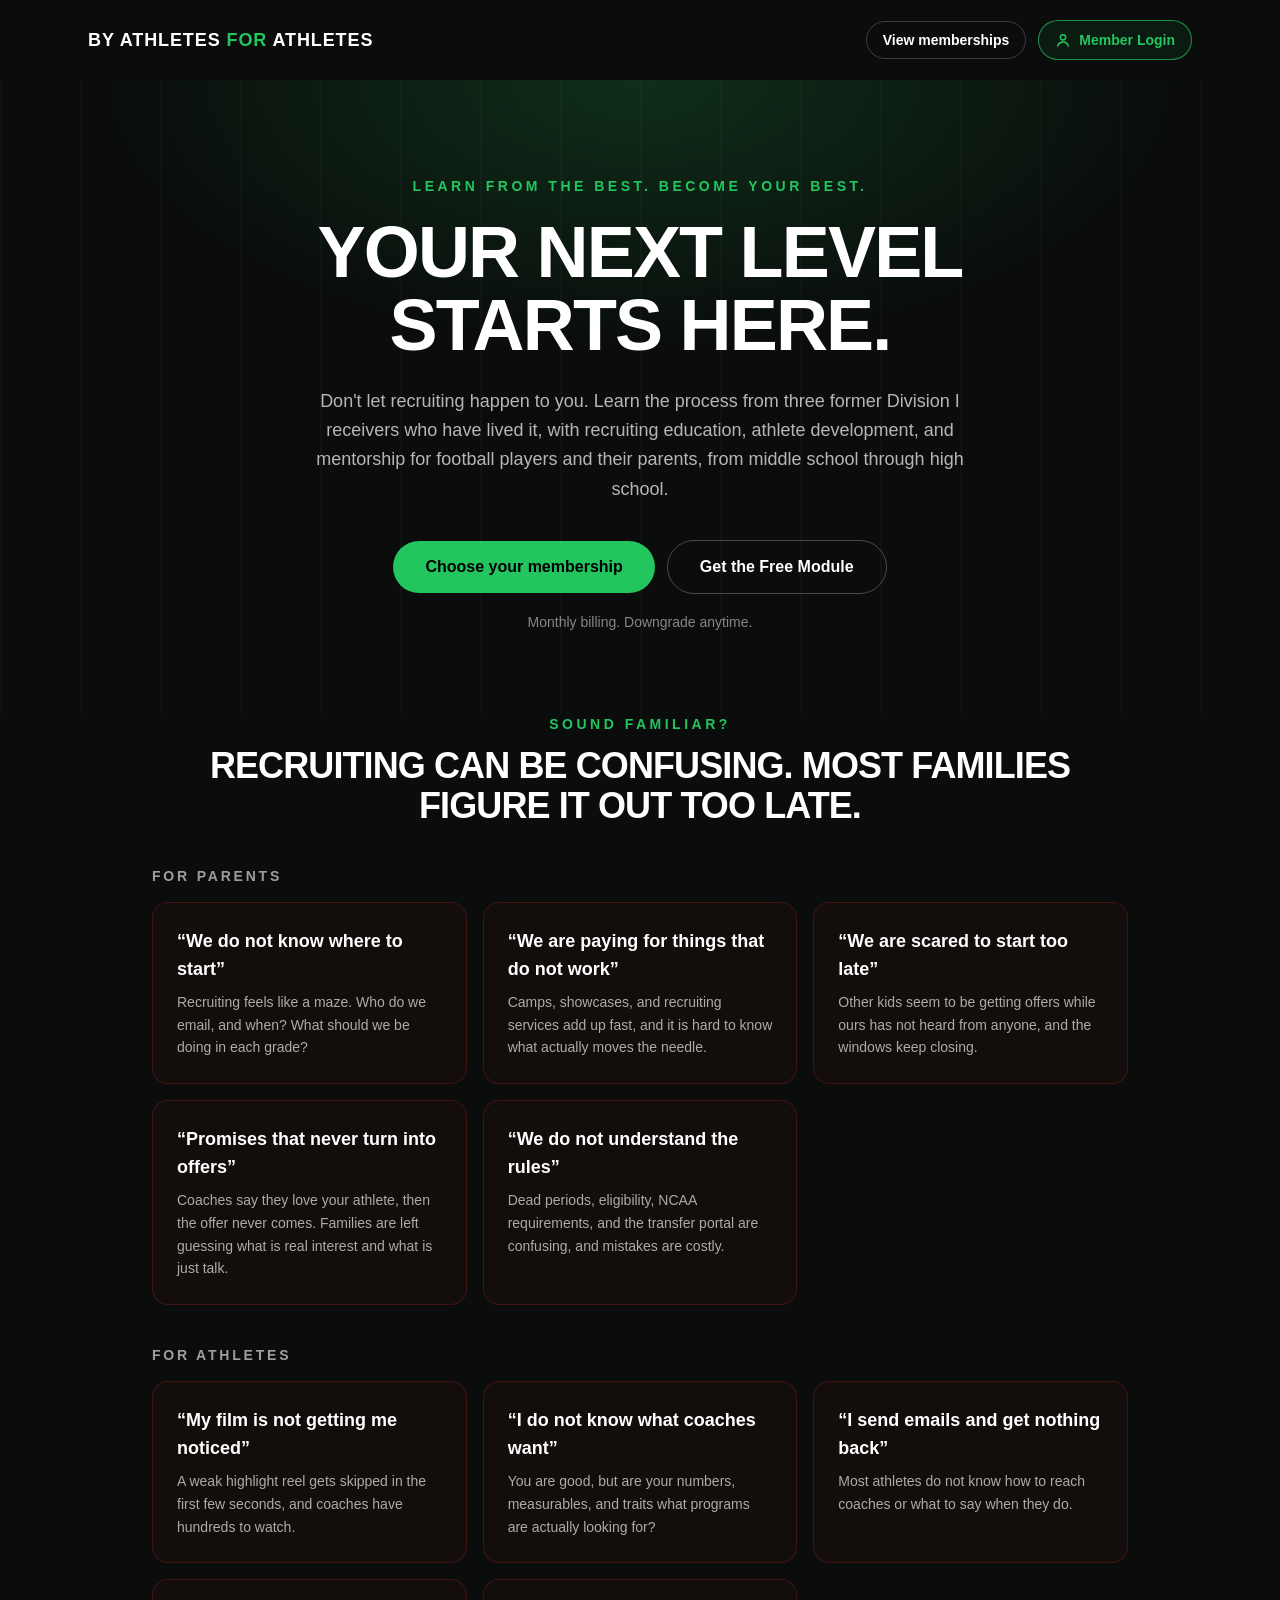
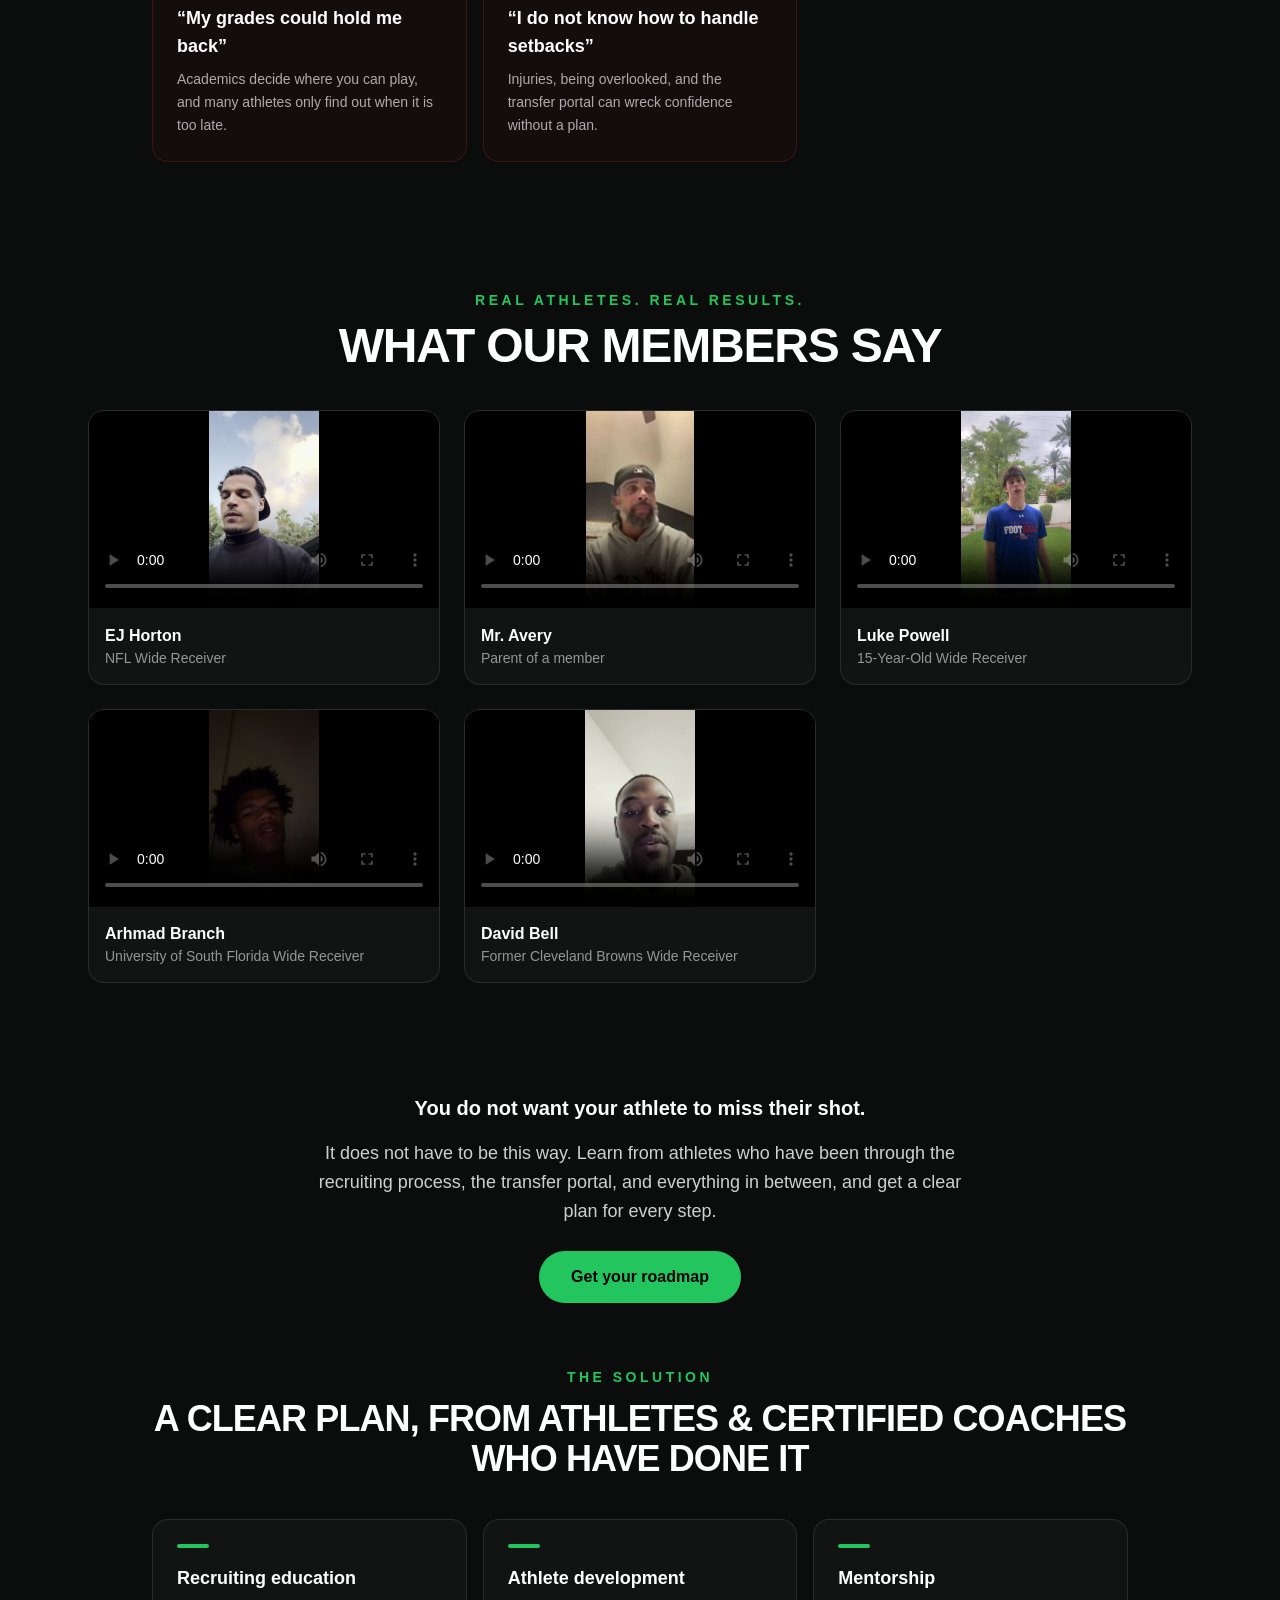
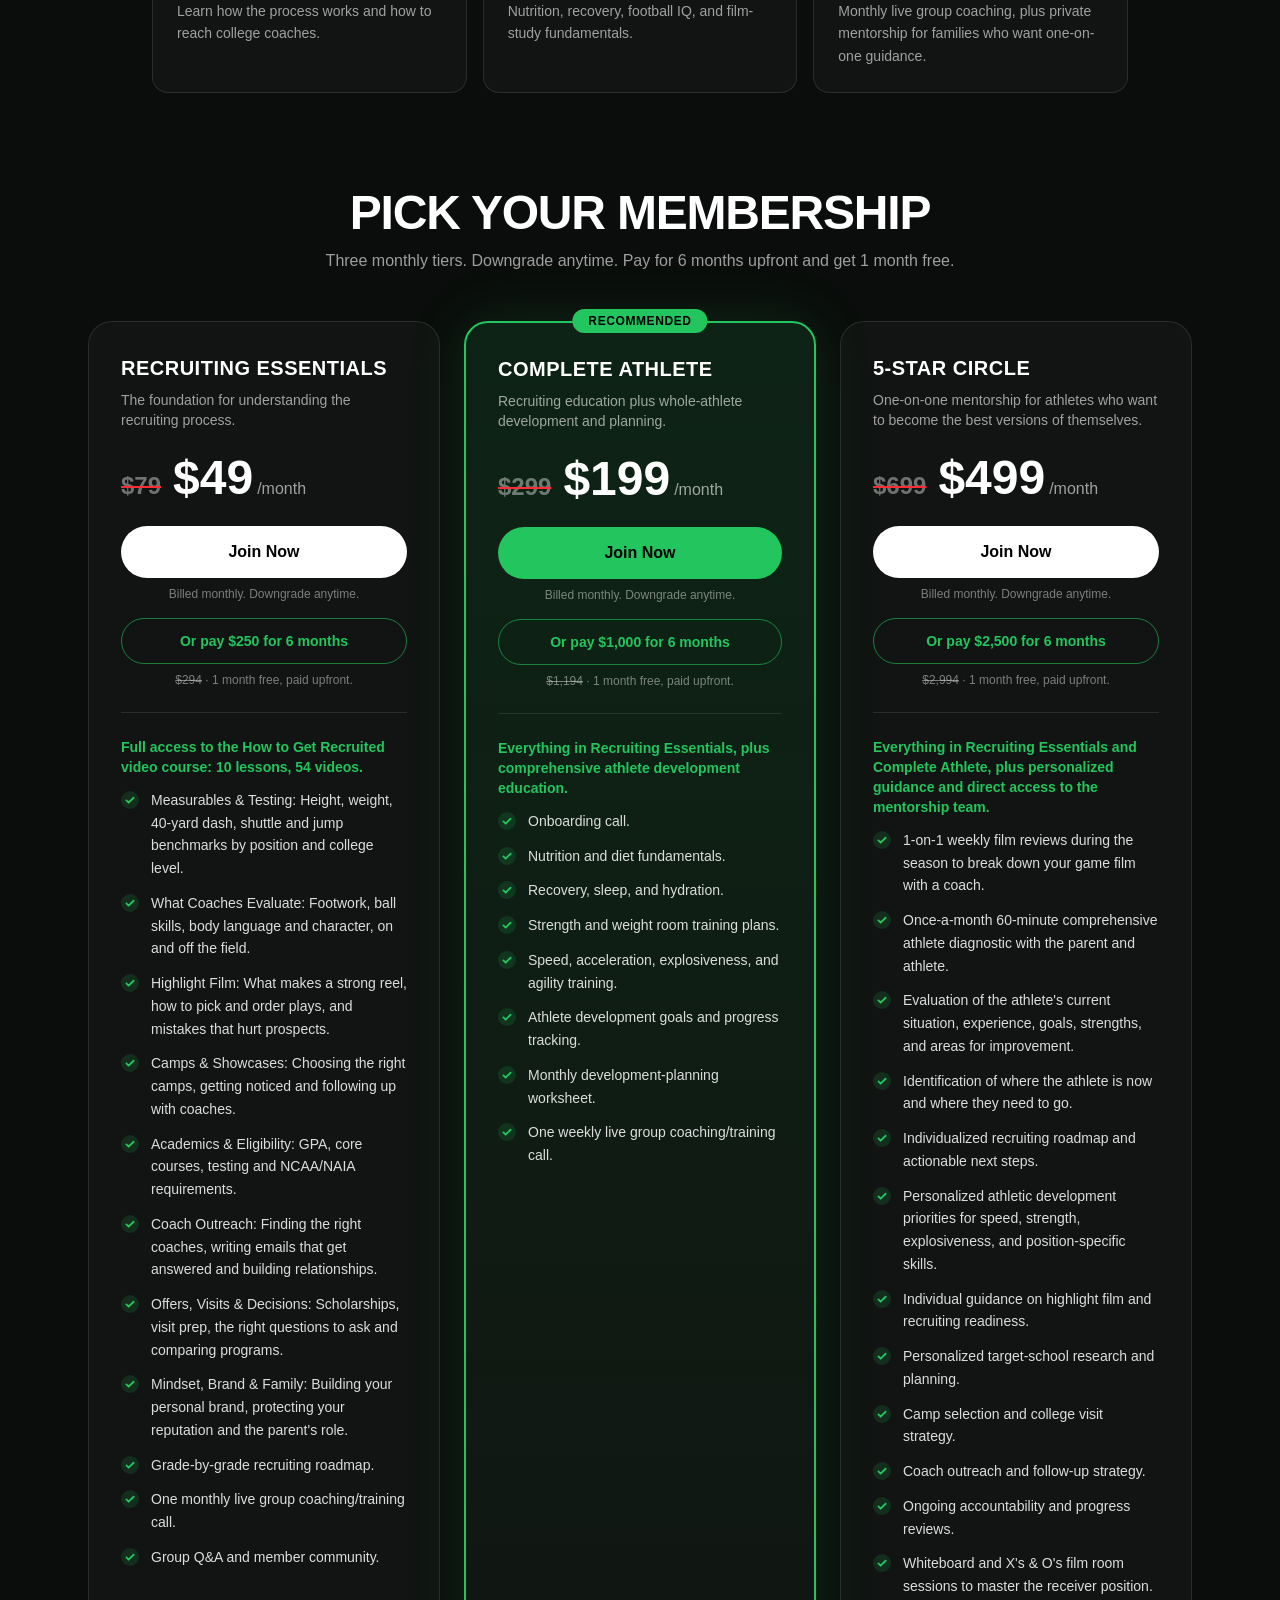
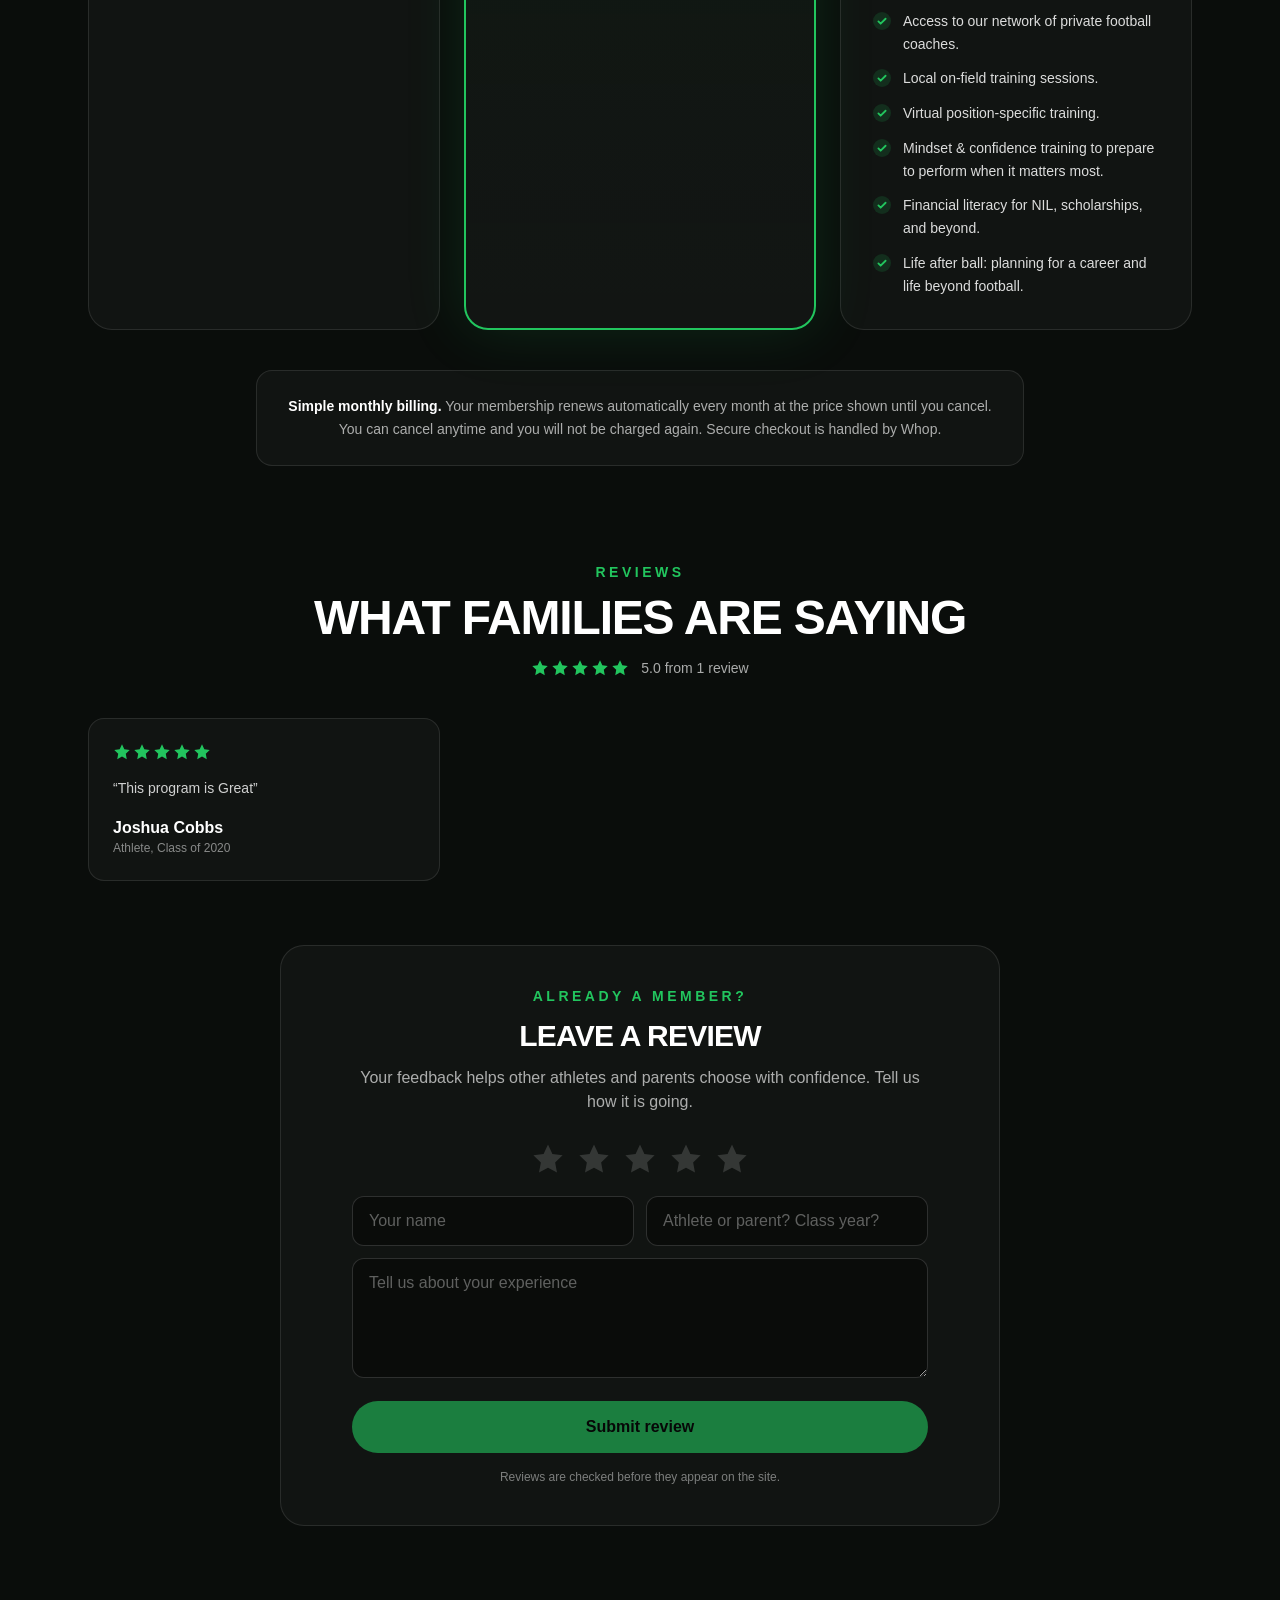
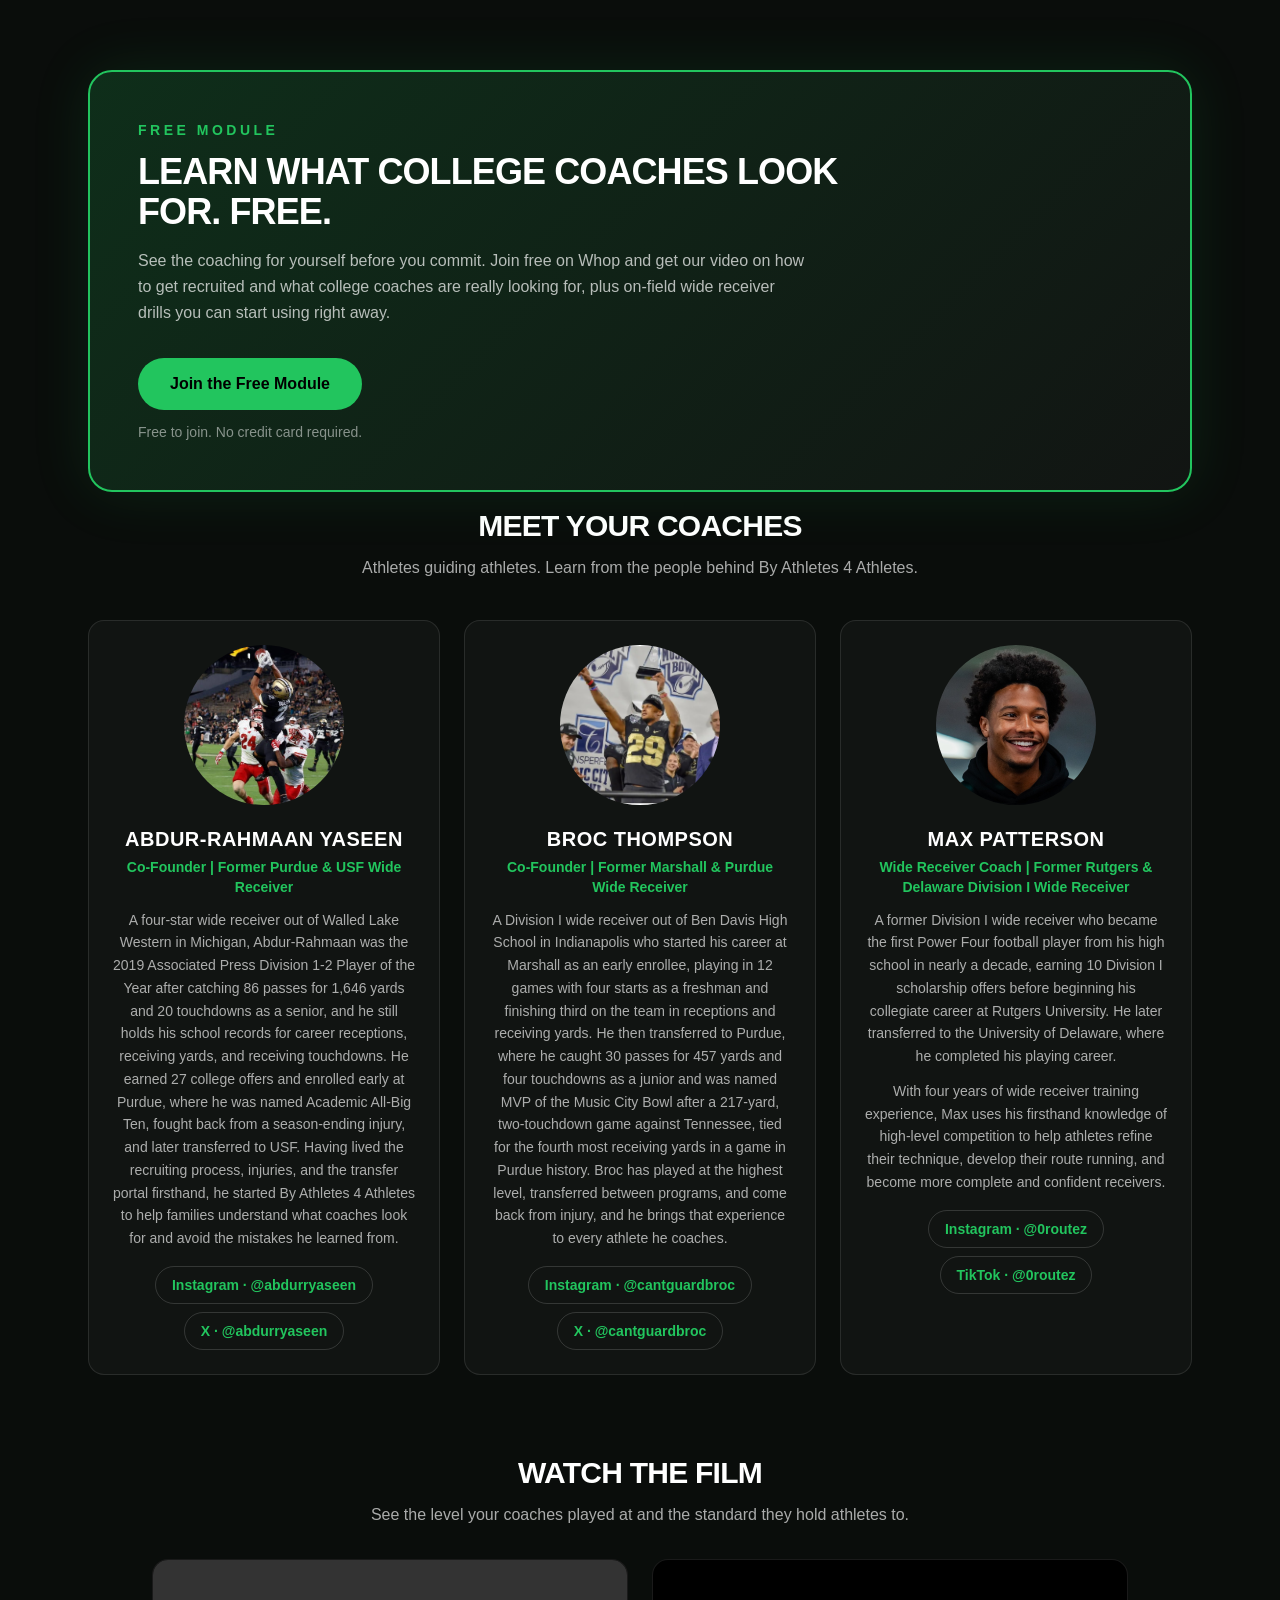
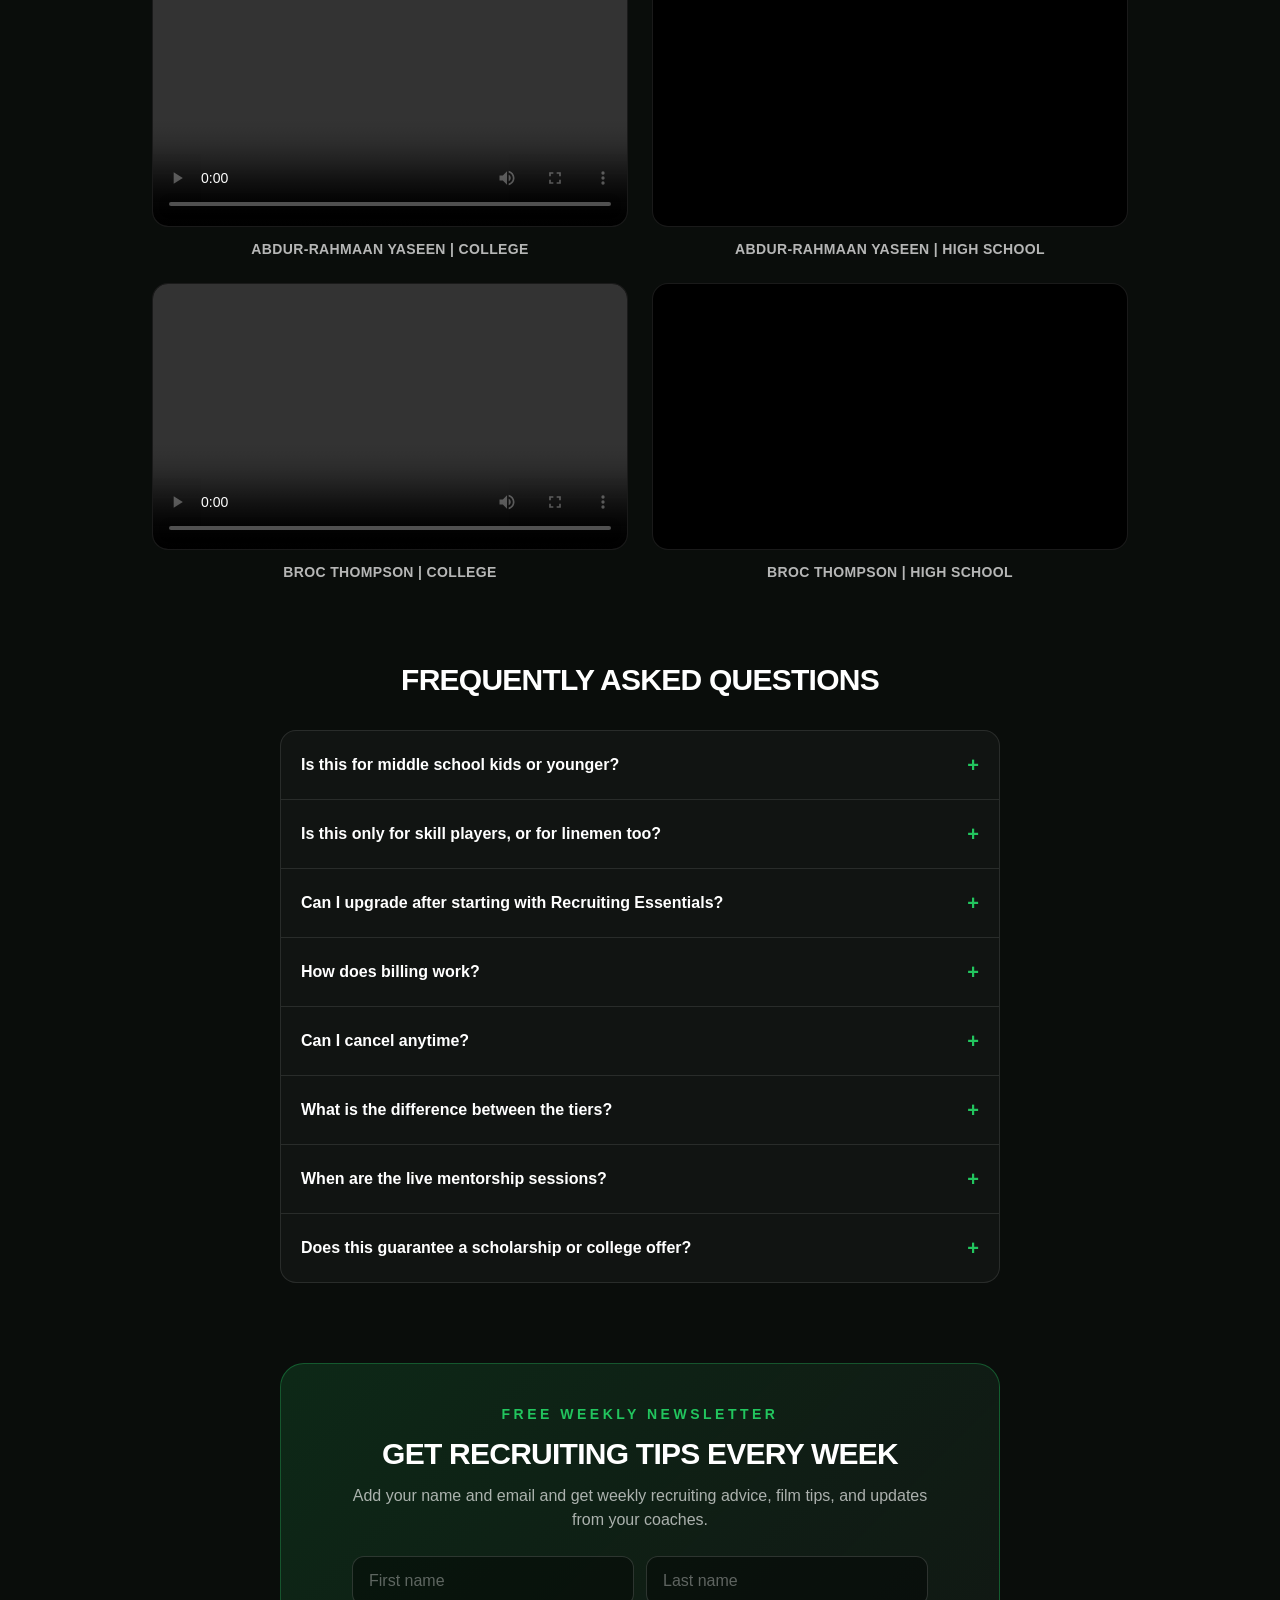
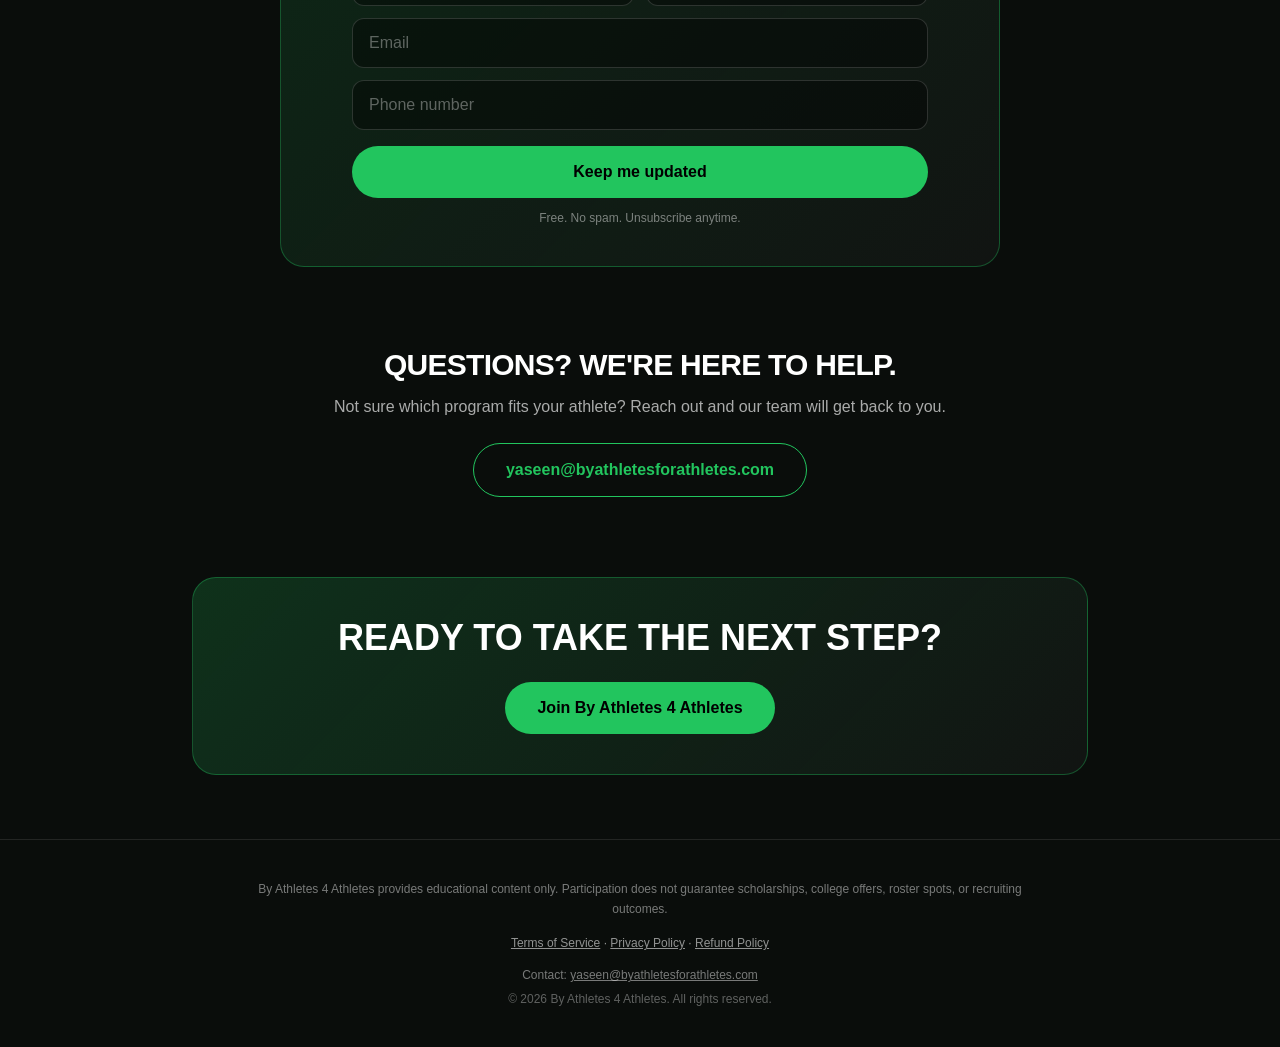
==== commit 846e45de: "Say three former Division I receivers in the intro Co-Authored-By: Claude Opus 5.5 <noreply@anthropi" ====
--- a/index.html
+++ b/index.html
@@ -10,7 +10,7 @@
 <title>By Athletes For Athletes</title>
 <style>.b4a-login:hover{background:#22c55e!important;color:#000!important;border-color:#22c55e!important}@media (max-width:420px){.b4a-login{padding:8px 13px!important;font-size:13px!important}}</style></head>
 <body>
-<div class="min-h-screen bg-[#0a0d0b] text-white antialiased" style="color-scheme:dark"><header class="mx-auto flex max-w-6xl items-center justify-between px-6 py-5"><div class="text-lg font-extrabold uppercase tracking-wider">By Athletes <span style="color:#22c55e">For</span> Athletes</div><div class="flex items-center gap-2 sm:gap-3"><a href="#plans" class="hidden rounded-full border border-white/20 px-4 py-2 text-sm font-semibold hover:bg-white/10 sm:inline-block">View memberships</a><a href="https://whop.com/joined/" class="b4a-login rounded-full text-sm font-bold transition" style="display:inline-flex;align-items:center;gap:8px;white-space:nowrap;padding:9px 16px;border:1.5px solid rgba(34,197,94,.7);color:#22c55e;background:rgba(34,197,94,.08)"><svg width="16" height="16" viewBox="0 0 24 24" fill="none" stroke="currentColor" stroke-width="2.2" stroke-linecap="round" stroke-linejoin="round" aria-hidden="true"><circle cx="12" cy="8" r="4"></circle><path d="M4 21c1.5-4 4.5-6 8-6s6.5 2 8 6"></path></svg><span>Member Login</span></a></div></header><section class="relative overflow-hidden" style="background:radial-gradient(60% 60% at 50% 0%, rgba(34,197,94,0.18), transparent 70%), repeating-linear-gradient(90deg, rgba(255,255,255,0.025) 0 2px, transparent 2px 80px)"><div class="mx-auto max-w-4xl px-6 pb-20 pt-16 text-center sm:pt-24"><p class="text-sm font-bold uppercase tracking-[0.25em]" style="color:#22c55e">Learn From the Best. Become Your Best.</p><h1 class="mt-5 text-5xl font-black uppercase leading-[1.02] tracking-tight sm:text-7xl">Your Next Level Starts Here.</h1><p class="mx-auto mt-6 max-w-2xl text-lg leading-relaxed text-white/70">Don&#x27;t let recruiting happen to you. Learn the process from two former Division I receivers who have lived it, with recruiting education, athlete development, and mentorship for football players and their parents, from middle school through high school.</p><div class="mt-9 flex flex-col items-center justify-center gap-3 sm:flex-row"><a href="#plans" class="rounded-full px-8 py-3.5 text-base font-bold text-black transition hover:brightness-110" style="background:#22c55e">Choose your membership</a><a href="#free-sample" class="rounded-full border border-white/25 px-8 py-3.5 text-base font-bold hover:bg-white/10">Get the Free Module</a></div><div class="mt-4"><span class="text-sm text-white/50">Monthly billing. Downgrade anytime.</span></div></div></section><section class="mx-auto max-w-5xl px-6 pb-16"><div class="text-center"><p class="text-sm font-bold uppercase tracking-[0.25em]" style="color:#22c55e">Sound familiar?</p><h2 class="mt-3 text-3xl font-black uppercase tracking-tight sm:text-4xl">Recruiting can be confusing. Most families figure it out too late.</h2></div><div class="mt-10"><h3 class="text-sm font-bold uppercase tracking-[0.2em] text-white/60">For parents</h3><div class="mt-4 grid gap-4 sm:grid-cols-2 lg:grid-cols-3"><div class="rounded-2xl border border-red-500/20 bg-red-500/[0.04] p-6"><h4 class="text-lg font-bold">“<!-- -->We do not know where to start<!-- -->”</h4><p class="mt-2 text-sm leading-relaxed text-white/65">Recruiting feels like a maze. Who do we email, and when? What should we be doing in each grade?</p></div><div class="rounded-2xl border border-red-500/20 bg-red-500/[0.04] p-6"><h4 class="text-lg font-bold">“<!-- -->We are paying for things that do not work<!-- -->”</h4><p class="mt-2 text-sm leading-relaxed text-white/65">Camps, showcases, and recruiting services add up fast, and it is hard to know what actually moves the needle.</p></div><div class="rounded-2xl border border-red-500/20 bg-red-500/[0.04] p-6"><h4 class="text-lg font-bold">“<!-- -->We are scared to start too late<!-- -->”</h4><p class="mt-2 text-sm leading-relaxed text-white/65">Other kids seem to be getting offers while ours has not heard from anyone, and the windows keep closing.</p></div><div class="rounded-2xl border border-red-500/20 bg-red-500/[0.04] p-6"><h4 class="text-lg font-bold">“<!-- -->Promises that never turn into offers<!-- -->”</h4><p class="mt-2 text-sm leading-relaxed text-white/65">Coaches say they love your athlete, then the offer never comes. Families are left guessing what is real interest and what is just talk.</p></div><div class="rounded-2xl border border-red-500/20 bg-red-500/[0.04] p-6"><h4 class="text-lg font-bold">“<!-- -->We do not understand the rules<!-- -->”</h4><p class="mt-2 text-sm leading-relaxed text-white/65">Dead periods, eligibility, NCAA requirements, and the transfer portal are confusing, and mistakes are costly.</p></div></div></div><div class="mt-10"><h3 class="text-sm font-bold uppercase tracking-[0.2em] text-white/60">For athletes</h3><div class="mt-4 grid gap-4 sm:grid-cols-2 lg:grid-cols-3"><div class="rounded-2xl border border-red-500/20 bg-red-500/[0.04] p-6"><h4 class="text-lg font-bold">“<!-- -->My film is not getting me noticed<!-- -->”</h4><p class="mt-2 text-sm leading-relaxed text-white/65">A weak highlight reel gets skipped in the first few seconds, and coaches have hundreds to watch.</p></div><div class="rounded-2xl border border-red-500/20 bg-red-500/[0.04] p-6"><h4 class="text-lg font-bold">“<!-- -->I do not know what coaches want<!-- -->”</h4><p class="mt-2 text-sm leading-relaxed text-white/65">You are good, but are your numbers, measurables, and traits what programs are actually looking for?</p></div><div class="rounded-2xl border border-red-500/20 bg-red-500/[0.04] p-6"><h4 class="text-lg font-bold">“<!-- -->I send emails and get nothing back<!-- -->”</h4><p class="mt-2 text-sm leading-relaxed text-white/65">Most athletes do not know how to reach coaches or what to say when they do.</p></div><div class="rounded-2xl border border-red-500/20 bg-red-500/[0.04] p-6"><h4 class="text-lg font-bold">“<!-- -->My grades could hold me back<!-- -->”</h4><p class="mt-2 text-sm leading-relaxed text-white/65">Academics decide where you can play, and many athletes only find out when it is too late.</p></div><div class="rounded-2xl border border-red-500/20 bg-red-500/[0.04] p-6"><h4 class="text-lg font-bold">“<!-- -->I do not know how to handle setbacks<!-- -->”</h4><p class="mt-2 text-sm leading-relaxed text-white/65">Injuries, being overlooked, and the transfer portal can wreck confidence without a plan.</p></div></div></div></section><section id="testimonials" class="mx-auto max-w-6xl px-6 pb-16 pt-16"><div class="mx-auto mb-14 max-w-3xl" style="display:none"><div class="mb-8 text-center"><p class="text-sm font-bold uppercase tracking-[0.25em]" style="color:#22c55e">Athletes helping athletes</p><h2 class="mt-3 text-3xl font-black uppercase tracking-tight sm:text-5xl">The recruiting playbook, from athletes who ran it.</h2></div><div class="relative aspect-video w-full overflow-hidden rounded-2xl border border-white/10 bg-black"><div class="absolute inset-0 flex flex-col items-center justify-center gap-3 text-white/40"><svg width="56" height="56" viewBox="0 0 48 48" fill="none" aria-hidden="true"><circle cx="24" cy="24" r="23" stroke="#22c55e" stroke-opacity="0.6" stroke-width="2"></circle><path d="M20 16l13 8-13 8V16z" fill="#22c55e"></path></svg><span class="text-xs uppercase tracking-widest">Video coming soon</span></div></div><p class="mt-3 text-center text-sm font-semibold uppercase tracking-wide text-white/70">What is By Athletes 4 Athletes?</p></div><div class="text-center"><p class="text-sm font-bold uppercase tracking-[0.25em]" style="color:#22c55e">Real athletes. Real Results.</p><h2 class="mt-3 text-3xl font-black uppercase tracking-tight sm:text-5xl">What our members say</h2></div><div class="mt-10 grid gap-6 md:grid-cols-3"><div class="overflow-hidden rounded-2xl border border-white/10 bg-white/[0.03]"><div class="relative aspect-video w-full bg-black"><video src="assets/ej-testimonial.mp4" poster="assets/ej-testimonial-poster.jpg" controls playsinline preload="metadata" style="position:absolute;inset:0;width:100%;height:100%;object-fit:contain;background:#000"></video></div><div class="p-4"><p class="font-bold">EJ Horton</p><p class="text-sm text-white/55">NFL Wide Receiver</p></div></div><div class="overflow-hidden rounded-2xl border border-white/10 bg-white/[0.03]"><div class="relative aspect-video w-full bg-black"><video src="assets/parent-testimonial.mp4" poster="assets/parent-testimonial-poster.jpg" controls playsinline preload="metadata" style="position:absolute;inset:0;width:100%;height:100%;object-fit:contain;background:#000"></video></div><div class="p-4"><p class="font-bold">Mr. Avery</p><p class="text-sm text-white/55">Parent of a member</p></div></div><div class="overflow-hidden rounded-2xl border border-white/10 bg-white/[0.03]"><div class="relative aspect-video w-full bg-black"><video src="assets/luke-testimonial.mp4" poster="assets/luke-testimonial-poster.jpg" controls playsinline preload="metadata" style="position:absolute;inset:0;width:100%;height:100%;object-fit:contain;background:#000"></video></div><div class="p-4"><p class="font-bold">Luke Powell</p><p class="text-sm text-white/55">15-Year-Old Wide Receiver</p></div></div><div class="overflow-hidden rounded-2xl border border-white/10 bg-white/[0.03]"><div class="relative aspect-video w-full bg-black"><video src="assets/arhmad-testimonial.mp4" poster="assets/arhmad-testimonial-poster.jpg" controls playsinline preload="metadata" style="position:absolute;inset:0;width:100%;height:100%;object-fit:contain;background:#000"></video></div><div class="p-4"><p class="font-bold">Arhmad Branch</p><p class="text-sm text-white/55">University of South Florida Wide Receiver</p></div></div><div class="overflow-hidden rounded-2xl border border-white/10 bg-white/[0.03]"><div class="relative aspect-video w-full bg-black"><video src="assets/david-testimonial.mp4" poster="assets/david-testimonial-poster.jpg" controls playsinline preload="metadata" style="position:absolute;inset:0;width:100%;height:100%;object-fit:contain;background:#000"></video></div><div class="p-4"><p class="font-bold">David Bell</p><p class="text-sm text-white/55">Former Cleveland Browns Wide Receiver</p></div></div></div></section><section class="mx-auto max-w-5xl px-6 pb-16"><p class="mx-auto mt-12 max-w-2xl text-center text-xl font-bold leading-snug">You do not want your athlete to miss their shot.</p><p class="mx-auto mt-4 max-w-2xl text-center text-lg leading-relaxed text-white/80">It does not have to be this way. Learn from athletes who have been through the recruiting process, the transfer portal, and everything in between, and get a clear plan for every step.</p><div class="mt-6 text-center"><a href="#plans" class="inline-block rounded-full px-8 py-3.5 text-base font-bold text-black transition hover:brightness-110" style="background:#22c55e">Get your roadmap</a></div></section><section class="mx-auto max-w-5xl px-6 pb-4"><div class="mb-10 text-center"><p class="text-sm font-bold uppercase tracking-[0.25em]" style="color:#22c55e">The solution</p><h2 class="mt-3 text-3xl font-black uppercase tracking-tight sm:text-4xl">A clear plan, from athletes &amp; certified coaches who have done it</h2></div><div class="grid gap-4 sm:grid-cols-3"><div class="rounded-2xl border border-white/10 bg-white/[0.03] p-6"><div class="h-1 w-8 rounded" style="background:#22c55e"></div><h3 class="mt-4 text-lg font-bold">Recruiting education</h3><p class="mt-2 text-sm leading-relaxed text-white/60">Learn how the process works and how to reach college coaches.</p></div><div class="rounded-2xl border border-white/10 bg-white/[0.03] p-6"><div class="h-1 w-8 rounded" style="background:#22c55e"></div><h3 class="mt-4 text-lg font-bold">Athlete development</h3><p class="mt-2 text-sm leading-relaxed text-white/60">Nutrition, recovery, football IQ, and film-study fundamentals.</p></div><div class="rounded-2xl border border-white/10 bg-white/[0.03] p-6"><div class="h-1 w-8 rounded" style="background:#22c55e"></div><h3 class="mt-4 text-lg font-bold">Mentorship</h3><p class="mt-2 text-sm leading-relaxed text-white/60">Monthly live group coaching, plus private mentorship for families who want one-on-one guidance.</p></div></div></section><section id="plans" class="mx-auto max-w-6xl scroll-mt-8 px-6 py-20"><div class="text-center"><h2 class="text-3xl font-black uppercase tracking-tight sm:text-5xl">Pick your membership</h2><p class="mt-3 text-white/60">Three monthly tiers. Downgrade anytime. Pay for 6 months upfront and get 1 month free.</p></div><div class="mt-12 grid items-stretch gap-6 lg:grid-cols-3"><div class="relative flex flex-col rounded-3xl p-8" style="background:rgba(255,255,255,0.03);border:1px solid rgba(255,255,255,0.1)"><h3 class="text-xl font-extrabold uppercase tracking-wide">Recruiting Essentials</h3><p class="mt-2 min-h-[2.5rem] text-sm text-white/60">The foundation for understanding the recruiting process.</p><div class="mt-6 flex items-baseline gap-1"><span class="mr-2 text-2xl font-bold text-white/40 line-through decoration-red-500 decoration-2">$79</span><span class="text-5xl font-black">$49</span><span class="text-white/60">/month</span></div><a href="https://whop.com/checkout/plan_C9eWqeVcC6Q8r" class="mt-6 block rounded-full py-3.5 text-center text-base font-bold transition hover:brightness-110" style="background:#fff;color:#000">Join Now</a><p class="mt-2 text-center text-xs text-white/45">Billed monthly. Downgrade anytime.</p><a href="https://whop.com/checkout/plan_2INZjFknRnxja" class="mt-4 block rounded-full border py-3 text-center text-sm font-bold transition hover:bg-white/5" style="border-color:rgba(34,197,94,0.6);color:#22c55e">Or pay $250 for 6 months</a><p class="mt-2 text-center text-xs text-white/45"><span class="line-through">$294</span> · 1 month free, paid upfront.</p><div class="my-6 h-px bg-white/10"></div><p class="mb-3 text-sm font-bold" style="color:#22c55e">Full access to the How to Get Recruited video course: 10 lessons, 54 videos.</p><ul class="space-y-3 text-sm leading-relaxed text-white/85"><li class="flex gap-3"><svg width="18" height="18" viewBox="0 0 20 20" fill="none" class="mt-0.5 shrink-0" aria-hidden="true"><circle cx="10" cy="10" r="10" fill="#22c55e" fill-opacity="0.15"></circle><path d="M6 10.5l2.5 2.5L14 7.5" stroke="#22c55e" stroke-width="2" stroke-linecap="round" stroke-linejoin="round"></path></svg><span>Measurables &amp; Testing: Height, weight, 40-yard dash, shuttle and jump benchmarks by position and college level.</span></li><li class="flex gap-3"><svg width="18" height="18" viewBox="0 0 20 20" fill="none" class="mt-0.5 shrink-0" aria-hidden="true"><circle cx="10" cy="10" r="10" fill="#22c55e" fill-opacity="0.15"></circle><path d="M6 10.5l2.5 2.5L14 7.5" stroke="#22c55e" stroke-width="2" stroke-linecap="round" stroke-linejoin="round"></path></svg><span>What Coaches Evaluate: Footwork, ball skills, body language and character, on and off the field.</span></li><li class="flex gap-3"><svg width="18" height="18" viewBox="0 0 20 20" fill="none" class="mt-0.5 shrink-0" aria-hidden="true"><circle cx="10" cy="10" r="10" fill="#22c55e" fill-opacity="0.15"></circle><path d="M6 10.5l2.5 2.5L14 7.5" stroke="#22c55e" stroke-width="2" stroke-linecap="round" stroke-linejoin="round"></path></svg><span>Highlight Film: What makes a strong reel, how to pick and order plays, and mistakes that hurt prospects.</span></li><li class="flex gap-3"><svg width="18" height="18" viewBox="0 0 20 20" fill="none" class="mt-0.5 shrink-0" aria-hidden="true"><circle cx="10" cy="10" r="10" fill="#22c55e" fill-opacity="0.15"></circle><path d="M6 10.5l2.5 2.5L14 7.5" stroke="#22c55e" stroke-width="2" stroke-linecap="round" stroke-linejoin="round"></path></svg><span>Camps &amp; Showcases: Choosing the right camps, getting noticed and following up with coaches.</span></li><li class="flex gap-3"><svg width="18" height="18" viewBox="0 0 20 20" fill="none" class="mt-0.5 shrink-0" aria-hidden="true"><circle cx="10" cy="10" r="10" fill="#22c55e" fill-opacity="0.15"></circle><path d="M6 10.5l2.5 2.5L14 7.5" stroke="#22c55e" stroke-width="2" stroke-linecap="round" stroke-linejoin="round"></path></svg><span>Academics &amp; Eligibility: GPA, core courses, testing and NCAA/NAIA requirements.</span></li><li class="flex gap-3"><svg width="18" height="18" viewBox="0 0 20 20" fill="none" class="mt-0.5 shrink-0" aria-hidden="true"><circle cx="10" cy="10" r="10" fill="#22c55e" fill-opacity="0.15"></circle><path d="M6 10.5l2.5 2.5L14 7.5" stroke="#22c55e" stroke-width="2" stroke-linecap="round" stroke-linejoin="round"></path></svg><span>Coach Outreach: Finding the right coaches, writing emails that get answered and building relationships.</span></li><li class="flex gap-3"><svg width="18" height="18" viewBox="0 0 20 20" fill="none" class="mt-0.5 shrink-0" aria-hidden="true"><circle cx="10" cy="10" r="10" fill="#22c55e" fill-opacity="0.15"></circle><path d="M6 10.5l2.5 2.5L14 7.5" stroke="#22c55e" stroke-width="2" stroke-linecap="round" stroke-linejoin="round"></path></svg><span>Offers, Visits &amp; Decisions: Scholarships, visit prep, the right questions to ask and comparing programs.</span></li><li class="flex gap-3"><svg width="18" height="18" viewBox="0 0 20 20" fill="none" class="mt-0.5 shrink-0" aria-hidden="true"><circle cx="10" cy="10" r="10" fill="#22c55e" fill-opacity="0.15"></circle><path d="M6 10.5l2.5 2.5L14 7.5" stroke="#22c55e" stroke-width="2" stroke-linecap="round" stroke-linejoin="round"></path></svg><span>Mindset, Brand &amp; Family: Building your personal brand, protecting your reputation and the parent's role.</span></li><li class="flex gap-3"><svg width="18" height="18" viewBox="0 0 20 20" fill="none" class="mt-0.5 shrink-0" aria-hidden="true"><circle cx="10" cy="10" r="10" fill="#22c55e" fill-opacity="0.15"></circle><path d="M6 10.5l2.5 2.5L14 7.5" stroke="#22c55e" stroke-width="2" stroke-linecap="round" stroke-linejoin="round"></path></svg><span>Grade-by-grade recruiting roadmap.</span></li><li class="flex gap-3"><svg width="18" height="18" viewBox="0 0 20 20" fill="none" class="mt-0.5 shrink-0" aria-hidden="true"><circle cx="10" cy="10" r="10" fill="#22c55e" fill-opacity="0.15"></circle><path d="M6 10.5l2.5 2.5L14 7.5" stroke="#22c55e" stroke-width="2" stroke-linecap="round" stroke-linejoin="round"></path></svg><span>One monthly live group coaching/training call.</span></li><li class="flex gap-3"><svg width="18" height="18" viewBox="0 0 20 20" fill="none" class="mt-0.5 shrink-0" aria-hidden="true"><circle cx="10" cy="10" r="10" fill="#22c55e" fill-opacity="0.15"></circle><path d="M6 10.5l2.5 2.5L14 7.5" stroke="#22c55e" stroke-width="2" stroke-linecap="round" stroke-linejoin="round"></path></svg><span>Group Q&amp;A and member community.</span></li></ul></div><div class="relative flex flex-col rounded-3xl p-8" style="background:linear-gradient(180deg, rgba(34,197,94,0.12), rgba(255,255,255,0.03));border:2px solid #22c55e;box-shadow:0 0 60px rgba(34,197,94,0.15)"><div class="absolute -top-3.5 left-1/2 -translate-x-1/2 rounded-full px-4 py-1 text-xs font-extrabold uppercase tracking-wider text-black" style="background:#22c55e">Recommended</div><h3 class="text-xl font-extrabold uppercase tracking-wide">Complete Athlete</h3><p class="mt-2 min-h-[2.5rem] text-sm text-white/60">Recruiting education plus whole-athlete development and planning.</p><div class="mt-6 flex items-baseline gap-1"><span class="mr-2 text-2xl font-bold text-white/40 line-through decoration-red-500 decoration-2">$299</span><span class="text-5xl font-black">$199</span><span class="text-white/60">/month</span></div><a href="https://whop.com/checkout/plan_QHRo1hBJFfAVm" class="mt-6 block rounded-full py-3.5 text-center text-base font-bold transition hover:brightness-110" style="background:#22c55e;color:#000">Join Now</a><p class="mt-2 text-center text-xs text-white/45">Billed monthly. Downgrade anytime.</p><a href="https://whop.com/checkout/plan_idKm3uuJL7NA0" class="mt-4 block rounded-full border py-3 text-center text-sm font-bold transition hover:bg-white/5" style="border-color:rgba(34,197,94,0.6);color:#22c55e">Or pay $1,000 for 6 months</a><p class="mt-2 text-center text-xs text-white/45"><span class="line-through">$1,194</span> · 1 month free, paid upfront.</p><div class="my-6 h-px bg-white/10"></div><p class="mb-3 text-sm font-bold" style="color:#22c55e">Everything in Recruiting Essentials, plus comprehensive athlete development education.</p><ul class="space-y-3 text-sm leading-relaxed text-white/85"><li class="flex gap-3"><svg width="18" height="18" viewBox="0 0 20 20" fill="none" class="mt-0.5 shrink-0" aria-hidden="true"><circle cx="10" cy="10" r="10" fill="#22c55e" fill-opacity="0.15"></circle><path d="M6 10.5l2.5 2.5L14 7.5" stroke="#22c55e" stroke-width="2" stroke-linecap="round" stroke-linejoin="round"></path></svg><span>Onboarding call.</span></li><li class="flex gap-3"><svg width="18" height="18" viewBox="0 0 20 20" fill="none" class="mt-0.5 shrink-0" aria-hidden="true"><circle cx="10" cy="10" r="10" fill="#22c55e" fill-opacity="0.15"></circle><path d="M6 10.5l2.5 2.5L14 7.5" stroke="#22c55e" stroke-width="2" stroke-linecap="round" stroke-linejoin="round"></path></svg><span>Nutrition and diet fundamentals.</span></li><li class="flex gap-3"><svg width="18" height="18" viewBox="0 0 20 20" fill="none" class="mt-0.5 shrink-0" aria-hidden="true"><circle cx="10" cy="10" r="10" fill="#22c55e" fill-opacity="0.15"></circle><path d="M6 10.5l2.5 2.5L14 7.5" stroke="#22c55e" stroke-width="2" stroke-linecap="round" stroke-linejoin="round"></path></svg><span>Recovery, sleep, and hydration.</span></li><li class="flex gap-3"><svg width="18" height="18" viewBox="0 0 20 20" fill="none" class="mt-0.5 shrink-0" aria-hidden="true"><circle cx="10" cy="10" r="10" fill="#22c55e" fill-opacity="0.15"></circle><path d="M6 10.5l2.5 2.5L14 7.5" stroke="#22c55e" stroke-width="2" stroke-linecap="round" stroke-linejoin="round"></path></svg><span>Strength and weight room training plans.</span></li><li class="flex gap-3"><svg width="18" height="18" viewBox="0 0 20 20" fill="none" class="mt-0.5 shrink-0" aria-hidden="true"><circle cx="10" cy="10" r="10" fill="#22c55e" fill-opacity="0.15"></circle><path d="M6 10.5l2.5 2.5L14 7.5" stroke="#22c55e" stroke-width="2" stroke-linecap="round" stroke-linejoin="round"></path></svg><span>Speed, acceleration, explosiveness, and agility training.</span></li><li class="flex gap-3"><svg width="18" height="18" viewBox="0 0 20 20" fill="none" class="mt-0.5 shrink-0" aria-hidden="true"><circle cx="10" cy="10" r="10" fill="#22c55e" fill-opacity="0.15"></circle><path d="M6 10.5l2.5 2.5L14 7.5" stroke="#22c55e" stroke-width="2" stroke-linecap="round" stroke-linejoin="round"></path></svg><span>Athlete development goals and progress tracking.</span></li><li class="flex gap-3"><svg width="18" height="18" viewBox="0 0 20 20" fill="none" class="mt-0.5 shrink-0" aria-hidden="true"><circle cx="10" cy="10" r="10" fill="#22c55e" fill-opacity="0.15"></circle><path d="M6 10.5l2.5 2.5L14 7.5" stroke="#22c55e" stroke-width="2" stroke-linecap="round" stroke-linejoin="round"></path></svg><span>Monthly development-planning worksheet.</span></li><li class="flex gap-3"><svg width="18" height="18" viewBox="0 0 20 20" fill="none" class="mt-0.5 shrink-0" aria-hidden="true"><circle cx="10" cy="10" r="10" fill="#22c55e" fill-opacity="0.15"></circle><path d="M6 10.5l2.5 2.5L14 7.5" stroke="#22c55e" stroke-width="2" stroke-linecap="round" stroke-linejoin="round"></path></svg><span>One weekly live group coaching/training call.</span></li></ul></div><div class="relative flex flex-col rounded-3xl p-8" style="background:rgba(255,255,255,0.03);border:1px solid rgba(255,255,255,0.1)"><h3 class="text-xl font-extrabold uppercase tracking-wide">5-Star Circle</h3><p class="mt-2 min-h-[2.5rem] text-sm text-white/60">One-on-one mentorship for athletes who want to become the best versions of themselves.</p><div class="mt-6 flex items-baseline gap-1"><span class="mr-2 text-2xl font-bold text-white/40 line-through decoration-red-500 decoration-2">$699</span><span class="text-5xl font-black">$499</span><span class="text-white/60">/month</span></div><a href="https://whop.com/checkout/plan_2lWEkIoD1lJA8" class="mt-6 block rounded-full py-3.5 text-center text-base font-bold transition hover:brightness-110" style="background:#fff;color:#000">Join Now</a><p class="mt-2 text-center text-xs text-white/45">Billed monthly. Downgrade anytime.</p><a href="https://whop.com/checkout/plan_AZRrG7bAjnSdQ" class="mt-4 block rounded-full border py-3 text-center text-sm font-bold transition hover:bg-white/5" style="border-color:rgba(34,197,94,0.6);color:#22c55e">Or pay $2,500 for 6 months</a><p class="mt-2 text-center text-xs text-white/45"><span class="line-through">$2,994</span> · 1 month free, paid upfront.</p><div class="my-6 h-px bg-white/10"></div><p class="mb-3 text-sm font-bold" style="color:#22c55e">Everything in Recruiting Essentials and Complete Athlete, plus personalized guidance and direct access to the mentorship team.</p><ul class="space-y-3 text-sm leading-relaxed text-white/85"><li class="flex gap-3"><svg width="18" height="18" viewBox="0 0 20 20" fill="none" class="mt-0.5 shrink-0" aria-hidden="true"><circle cx="10" cy="10" r="10" fill="#22c55e" fill-opacity="0.15"></circle><path d="M6 10.5l2.5 2.5L14 7.5" stroke="#22c55e" stroke-width="2" stroke-linecap="round" stroke-linejoin="round"></path></svg><span>1-on-1 weekly film reviews during the season to break down your game film with a coach.</span></li><li class="flex gap-3"><svg width="18" height="18" viewBox="0 0 20 20" fill="none" class="mt-0.5 shrink-0" aria-hidden="true"><circle cx="10" cy="10" r="10" fill="#22c55e" fill-opacity="0.15"></circle><path d="M6 10.5l2.5 2.5L14 7.5" stroke="#22c55e" stroke-width="2" stroke-linecap="round" stroke-linejoin="round"></path></svg><span>Once-a-month 60-minute comprehensive athlete diagnostic with the parent and athlete.</span></li><li class="flex gap-3"><svg width="18" height="18" viewBox="0 0 20 20" fill="none" class="mt-0.5 shrink-0" aria-hidden="true"><circle cx="10" cy="10" r="10" fill="#22c55e" fill-opacity="0.15"></circle><path d="M6 10.5l2.5 2.5L14 7.5" stroke="#22c55e" stroke-width="2" stroke-linecap="round" stroke-linejoin="round"></path></svg><span>Evaluation of the athlete&#x27;s current situation, experience, goals, strengths, and areas for improvement.</span></li><li class="flex gap-3"><svg width="18" height="18" viewBox="0 0 20 20" fill="none" class="mt-0.5 shrink-0" aria-hidden="true"><circle cx="10" cy="10" r="10" fill="#22c55e" fill-opacity="0.15"></circle><path d="M6 10.5l2.5 2.5L14 7.5" stroke="#22c55e" stroke-width="2" stroke-linecap="round" stroke-linejoin="round"></path></svg><span>Identification of where the athlete is now and where they need to go.</span></li><li class="flex gap-3"><svg width="18" height="18" viewBox="0 0 20 20" fill="none" class="mt-0.5 shrink-0" aria-hidden="true"><circle cx="10" cy="10" r="10" fill="#22c55e" fill-opacity="0.15"></circle><path d="M6 10.5l2.5 2.5L14 7.5" stroke="#22c55e" stroke-width="2" stroke-linecap="round" stroke-linejoin="round"></path></svg><span>Individualized recruiting roadmap and actionable next steps.</span></li><li class="flex gap-3"><svg width="18" height="18" viewBox="0 0 20 20" fill="none" class="mt-0.5 shrink-0" aria-hidden="true"><circle cx="10" cy="10" r="10" fill="#22c55e" fill-opacity="0.15"></circle><path d="M6 10.5l2.5 2.5L14 7.5" stroke="#22c55e" stroke-width="2" stroke-linecap="round" stroke-linejoin="round"></path></svg><span>Personalized athletic development priorities for speed, strength, explosiveness, and position-specific skills.</span></li><li class="flex gap-3"><svg width="18" height="18" viewBox="0 0 20 20" fill="none" class="mt-0.5 shrink-0" aria-hidden="true"><circle cx="10" cy="10" r="10" fill="#22c55e" fill-opacity="0.15"></circle><path d="M6 10.5l2.5 2.5L14 7.5" stroke="#22c55e" stroke-width="2" stroke-linecap="round" stroke-linejoin="round"></path></svg><span>Individual guidance on highlight film and recruiting readiness.</span></li><li class="flex gap-3"><svg width="18" height="18" viewBox="0 0 20 20" fill="none" class="mt-0.5 shrink-0" aria-hidden="true"><circle cx="10" cy="10" r="10" fill="#22c55e" fill-opacity="0.15"></circle><path d="M6 10.5l2.5 2.5L14 7.5" stroke="#22c55e" stroke-width="2" stroke-linecap="round" stroke-linejoin="round"></path></svg><span>Personalized target-school research and planning.</span></li><li class="flex gap-3"><svg width="18" height="18" viewBox="0 0 20 20" fill="none" class="mt-0.5 shrink-0" aria-hidden="true"><circle cx="10" cy="10" r="10" fill="#22c55e" fill-opacity="0.15"></circle><path d="M6 10.5l2.5 2.5L14 7.5" stroke="#22c55e" stroke-width="2" stroke-linecap="round" stroke-linejoin="round"></path></svg><span>Camp selection and college visit strategy.</span></li><li class="flex gap-3"><svg width="18" height="18" viewBox="0 0 20 20" fill="none" class="mt-0.5 shrink-0" aria-hidden="true"><circle cx="10" cy="10" r="10" fill="#22c55e" fill-opacity="0.15"></circle><path d="M6 10.5l2.5 2.5L14 7.5" stroke="#22c55e" stroke-width="2" stroke-linecap="round" stroke-linejoin="round"></path></svg><span>Coach outreach and follow-up strategy.</span></li><li class="flex gap-3"><svg width="18" height="18" viewBox="0 0 20 20" fill="none" class="mt-0.5 shrink-0" aria-hidden="true"><circle cx="10" cy="10" r="10" fill="#22c55e" fill-opacity="0.15"></circle><path d="M6 10.5l2.5 2.5L14 7.5" stroke="#22c55e" stroke-width="2" stroke-linecap="round" stroke-linejoin="round"></path></svg><span>Ongoing accountability and progress reviews.</span></li><li class="flex gap-3"><svg width="18" height="18" viewBox="0 0 20 20" fill="none" class="mt-0.5 shrink-0" aria-hidden="true"><circle cx="10" cy="10" r="10" fill="#22c55e" fill-opacity="0.15"></circle><path d="M6 10.5l2.5 2.5L14 7.5" stroke="#22c55e" stroke-width="2" stroke-linecap="round" stroke-linejoin="round"></path></svg><span>Whiteboard and X&#x27;s &amp; O&#x27;s film room sessions to master the receiver position.</span></li><li class="flex gap-3"><svg width="18" height="18" viewBox="0 0 20 20" fill="none" class="mt-0.5 shrink-0" aria-hidden="true"><circle cx="10" cy="10" r="10" fill="#22c55e" fill-opacity="0.15"></circle><path d="M6 10.5l2.5 2.5L14 7.5" stroke="#22c55e" stroke-width="2" stroke-linecap="round" stroke-linejoin="round"></path></svg><span>Access to our network of private football coaches.</span></li><li class="flex gap-3"><svg width="18" height="18" viewBox="0 0 20 20" fill="none" class="mt-0.5 shrink-0" aria-hidden="true"><circle cx="10" cy="10" r="10" fill="#22c55e" fill-opacity="0.15"></circle><path d="M6 10.5l2.5 2.5L14 7.5" stroke="#22c55e" stroke-width="2" stroke-linecap="round" stroke-linejoin="round"></path></svg><span>Local on-field training sessions.</span></li><li class="flex gap-3"><svg width="18" height="18" viewBox="0 0 20 20" fill="none" class="mt-0.5 shrink-0" aria-hidden="true"><circle cx="10" cy="10" r="10" fill="#22c55e" fill-opacity="0.15"></circle><path d="M6 10.5l2.5 2.5L14 7.5" stroke="#22c55e" stroke-width="2" stroke-linecap="round" stroke-linejoin="round"></path></svg><span>Virtual position-specific training.</span></li><li class="flex gap-3"><svg width="18" height="18" viewBox="0 0 20 20" fill="none" class="mt-0.5 shrink-0" aria-hidden="true"><circle cx="10" cy="10" r="10" fill="#22c55e" fill-opacity="0.15"></circle><path d="M6 10.5l2.5 2.5L14 7.5" stroke="#22c55e" stroke-width="2" stroke-linecap="round" stroke-linejoin="round"></path></svg><span>Mindset &amp; confidence training to prepare to perform when it matters most.</span></li><li class="flex gap-3"><svg width="18" height="18" viewBox="0 0 20 20" fill="none" class="mt-0.5 shrink-0" aria-hidden="true"><circle cx="10" cy="10" r="10" fill="#22c55e" fill-opacity="0.15"></circle><path d="M6 10.5l2.5 2.5L14 7.5" stroke="#22c55e" stroke-width="2" stroke-linecap="round" stroke-linejoin="round"></path></svg><span>Financial literacy for NIL, scholarships, and beyond.</span></li><li class="flex gap-3"><svg width="18" height="18" viewBox="0 0 20 20" fill="none" class="mt-0.5 shrink-0" aria-hidden="true"><circle cx="10" cy="10" r="10" fill="#22c55e" fill-opacity="0.15"></circle><path d="M6 10.5l2.5 2.5L14 7.5" stroke="#22c55e" stroke-width="2" stroke-linecap="round" stroke-linejoin="round"></path></svg><span>Life after ball: planning for a career and life beyond football.</span></li></ul></div></div><div class="mx-auto mt-10 max-w-3xl rounded-2xl border border-white/10 bg-white/[0.03] p-6 text-center text-sm leading-relaxed text-white/65"><strong class="text-white">Simple monthly billing.</strong> Your membership renews automatically every month at the price shown until you cancel. You can cancel anytime and you will not be charged again. Secure checkout is handled by Whop.</div></section><section id="reviews" class="mx-auto max-w-6xl px-6 pb-16 pt-4"><div class="text-center"><p class="text-sm font-bold uppercase tracking-[0.25em]" style="color:#22c55e">Reviews</p><h2 class="mt-3 text-3xl font-black uppercase tracking-tight sm:text-5xl">What families are saying</h2><div class="mt-4 items-center justify-center gap-3 text-sm text-white/65 flex" id="reviewsSummary"><div class="flex gap-0.5" role="img" aria-label="5 out of 5 stars"><svg width="18" height="18" viewBox="0 0 20 20" aria-hidden="true"><path d="M10 1.5l2.6 5.5 6 .8-4.4 4.2 1.1 6-5.3-2.9-5.3 2.9 1.1-6L1.4 7.8l6-.8L10 1.5z" fill="#22c55e"></path></svg><svg width="18" height="18" viewBox="0 0 20 20" aria-hidden="true"><path d="M10 1.5l2.6 5.5 6 .8-4.4 4.2 1.1 6-5.3-2.9-5.3 2.9 1.1-6L1.4 7.8l6-.8L10 1.5z" fill="#22c55e"></path></svg><svg width="18" height="18" viewBox="0 0 20 20" aria-hidden="true"><path d="M10 1.5l2.6 5.5 6 .8-4.4 4.2 1.1 6-5.3-2.9-5.3 2.9 1.1-6L1.4 7.8l6-.8L10 1.5z" fill="#22c55e"></path></svg><svg width="18" height="18" viewBox="0 0 20 20" aria-hidden="true"><path d="M10 1.5l2.6 5.5 6 .8-4.4 4.2 1.1 6-5.3-2.9-5.3 2.9 1.1-6L1.4 7.8l6-.8L10 1.5z" fill="#22c55e"></path></svg><svg width="18" height="18" viewBox="0 0 20 20" aria-hidden="true"><path d="M10 1.5l2.6 5.5 6 .8-4.4 4.2 1.1 6-5.3-2.9-5.3 2.9 1.1-6L1.4 7.8l6-.8L10 1.5z" fill="#22c55e"></path></svg></div><span>5.0<!-- --> from <!-- -->1<!-- --> <!-- -->review</span></div></div><div class="mt-10 grid gap-6 md:grid-cols-3" id="reviewsGrid"><figure class="rounded-2xl border border-white/10 bg-white/[0.03] p-6"><div class="flex gap-0.5" role="img" aria-label="5 out of 5 stars"><svg width="18" height="18" viewBox="0 0 20 20" aria-hidden="true"><path d="M10 1.5l2.6 5.5 6 .8-4.4 4.2 1.1 6-5.3-2.9-5.3 2.9 1.1-6L1.4 7.8l6-.8L10 1.5z" fill="#22c55e"></path></svg><svg width="18" height="18" viewBox="0 0 20 20" aria-hidden="true"><path d="M10 1.5l2.6 5.5 6 .8-4.4 4.2 1.1 6-5.3-2.9-5.3 2.9 1.1-6L1.4 7.8l6-.8L10 1.5z" fill="#22c55e"></path></svg><svg width="18" height="18" viewBox="0 0 20 20" aria-hidden="true"><path d="M10 1.5l2.6 5.5 6 .8-4.4 4.2 1.1 6-5.3-2.9-5.3 2.9 1.1-6L1.4 7.8l6-.8L10 1.5z" fill="#22c55e"></path></svg><svg width="18" height="18" viewBox="0 0 20 20" aria-hidden="true"><path d="M10 1.5l2.6 5.5 6 .8-4.4 4.2 1.1 6-5.3-2.9-5.3 2.9 1.1-6L1.4 7.8l6-.8L10 1.5z" fill="#22c55e"></path></svg><svg width="18" height="18" viewBox="0 0 20 20" aria-hidden="true"><path d="M10 1.5l2.6 5.5 6 .8-4.4 4.2 1.1 6-5.3-2.9-5.3 2.9 1.1-6L1.4 7.8l6-.8L10 1.5z" fill="#22c55e"></path></svg></div><blockquote class="mt-4 text-sm leading-relaxed text-white/80">“<!-- -->This program is Great<!-- -->”</blockquote><figcaption class="mt-4"><p class="font-bold">Joshua Cobbs</p><p class="text-xs text-white/50">Athlete, Class of 2020</p></figcaption></figure></div></section><section id="leave-review" class="mx-auto max-w-3xl px-6 pb-20"><div class="rounded-3xl border border-white/10 bg-white/[0.03] p-8 text-center sm:p-10"><p class="text-sm font-bold uppercase tracking-[0.25em]" style="color:#22c55e">Already a member?</p><h2 class="mt-3 text-3xl font-black uppercase tracking-tight">Leave a review</h2><p class="mx-auto mt-3 max-w-xl text-white/65">Your feedback helps other athletes and parents choose with confidence. Tell us how it is going.</p><form id="review-form" class="mx-auto mt-6 max-w-xl text-left"><div class="flex items-center justify-center gap-1" role="radiogroup" aria-label="Star rating"><button type="button" role="radio" aria-checked="false" aria-label="1 star" class="p-1"><svg width="34" height="34" viewBox="0 0 20 20" aria-hidden="true"><path d="M10 1.5l2.6 5.5 6 .8-4.4 4.2 1.1 6-5.3-2.9-5.3 2.9 1.1-6L1.4 7.8l6-.8L10 1.5z" fill="rgba(255,255,255,0.15)"></path></svg></button><button type="button" role="radio" aria-checked="false" aria-label="2 stars" class="p-1"><svg width="34" height="34" viewBox="0 0 20 20" aria-hidden="true"><path d="M10 1.5l2.6 5.5 6 .8-4.4 4.2 1.1 6-5.3-2.9-5.3 2.9 1.1-6L1.4 7.8l6-.8L10 1.5z" fill="rgba(255,255,255,0.15)"></path></svg></button><button type="button" role="radio" aria-checked="false" aria-label="3 stars" class="p-1"><svg width="34" height="34" viewBox="0 0 20 20" aria-hidden="true"><path d="M10 1.5l2.6 5.5 6 .8-4.4 4.2 1.1 6-5.3-2.9-5.3 2.9 1.1-6L1.4 7.8l6-.8L10 1.5z" fill="rgba(255,255,255,0.15)"></path></svg></button><button type="button" role="radio" aria-checked="false" aria-label="4 stars" class="p-1"><svg width="34" height="34" viewBox="0 0 20 20" aria-hidden="true"><path d="M10 1.5l2.6 5.5 6 .8-4.4 4.2 1.1 6-5.3-2.9-5.3 2.9 1.1-6L1.4 7.8l6-.8L10 1.5z" fill="rgba(255,255,255,0.15)"></path></svg></button><button type="button" role="radio" aria-checked="false" aria-label="5 stars" class="p-1"><svg width="34" height="34" viewBox="0 0 20 20" aria-hidden="true"><path d="M10 1.5l2.6 5.5 6 .8-4.4 4.2 1.1 6-5.3-2.9-5.3 2.9 1.1-6L1.4 7.8l6-.8L10 1.5z" fill="rgba(255,255,255,0.15)"></path></svg></button></div><div class="mt-4 grid gap-3 sm:grid-cols-2"><input class="w-full rounded-xl border border-white/15 bg-black/40 px-4 py-3 text-base text-white placeholder-white/35 outline-none focus:border-green-500" placeholder="Your name" aria-label="Your name" required="" value=""/><input class="w-full rounded-xl border border-white/15 bg-black/40 px-4 py-3 text-base text-white placeholder-white/35 outline-none focus:border-green-500" placeholder="Athlete or parent? Class year?" aria-label="Who you are" value=""/></div><textarea class="w-full rounded-xl border border-white/15 bg-black/40 px-4 py-3 text-base text-white placeholder-white/35 outline-none focus:border-green-500 mt-3 min-h-[120px]" placeholder="Tell us about your experience" aria-label="Your review" required=""></textarea><input tabindex="-1" autoComplete="off" aria-hidden="true" class="absolute -left-[9999px] h-0 w-0 opacity-0" name="website" value=""/><button type="submit" disabled="" class="mt-4 w-full rounded-full px-8 py-3.5 text-base font-bold text-black transition hover:brightness-110 disabled:opacity-60" style="background:#22c55e">Submit review</button></form><p class="mt-4 text-xs text-white/45">Reviews are checked before they appear on the site.</p></div></section><section id="free-sample" class="mx-auto max-w-6xl scroll-mt-8 px-6 pb-4 pt-16"><div class="relative overflow-hidden rounded-3xl p-8 sm:p-12" style="background:linear-gradient(135deg, rgba(34,197,94,0.18), rgba(255,255,255,0.03));border:2px solid #22c55e;box-shadow:0 0 60px rgba(34,197,94,0.12)"><p class="text-sm font-bold uppercase tracking-[0.25em]" style="color:#22c55e">Free Module</p><h2 class="mt-3 max-w-3xl text-3xl font-black uppercase tracking-tight sm:text-4xl">Learn what college coaches look for. Free.</h2><p class="mt-4 max-w-2xl text-base leading-relaxed text-white/70">See the coaching for yourself before you commit. Join free on Whop and get our video on how to get recruited and what college coaches are really looking for, plus on-field wide receiver drills you can start using right away.</p><a href="https://whop.com/byathletesforathletes/free-content-module/" class="mt-8 inline-block rounded-full px-8 py-3.5 text-base font-bold text-black transition hover:brightness-110" style="background:#22c55e">Join the Free Module</a><p class="mt-3 text-sm text-white/50">Free to join. No credit card required.</p></div></section><section id="coaches" class="mx-auto max-w-6xl px-6 pb-20"><h2 class="text-center text-3xl font-black uppercase tracking-tight">Meet your coaches</h2><p class="mx-auto mt-3 max-w-2xl text-center text-white/65">Athletes guiding athletes. Learn from the people behind By Athletes 4 Athletes.</p><div class="mt-10 grid gap-6 md:grid-cols-3"><div class="rounded-2xl border border-white/10 bg-white/[0.03] p-6 text-center"><img src="assets/abdur-rahmaan-yaseen.jpg" alt="Abdur-Rahmaan Yaseen" class="mx-auto h-40 w-40 rounded-full object-cover" style="object-position:50% 28%"/><h3 class="mt-5 text-xl font-extrabold uppercase tracking-wide">Abdur-Rahmaan Yaseen</h3><p class="mt-1 text-sm font-semibold" style="color:#22c55e">Co-Founder | Former Purdue &amp; USF Wide Receiver</p><p class="mt-3 text-sm leading-relaxed text-white/65">A four-star wide receiver out of Walled Lake Western in Michigan, Abdur-Rahmaan was the 2019 Associated Press Division 1-2 Player of the Year after catching 86 passes for 1,646 yards and 20 touchdowns as a senior, and he still holds his school records for career receptions, receiving yards, and receiving touchdowns. He earned 27 college offers and enrolled early at Purdue, where he was named Academic All-Big Ten, fought back from a season-ending injury, and later transferred to USF. Having lived the recruiting process, injuries, and the transfer portal firsthand, he started By Athletes 4 Athletes to help families understand what coaches look for and avoid the mistakes he learned from.</p><div class="mt-4 flex flex-wrap justify-center gap-2"><a href="https://www.instagram.com/abdurryaseen" target="_blank" rel="noopener noreferrer" class="inline-flex items-center rounded-full border border-white/15 px-4 py-2 text-sm font-semibold hover:bg-white/5" style="color:#22c55e">Instagram<!-- --> · <!-- -->@abdurryaseen</a><a href="https://x.com/abdurryaseen" target="_blank" rel="noopener noreferrer" class="inline-flex items-center rounded-full border border-white/15 px-4 py-2 text-sm font-semibold hover:bg-white/5" style="color:#22c55e">X<!-- --> · <!-- -->@abdurryaseen</a></div></div><div class="rounded-2xl border border-white/10 bg-white/[0.03] p-6 text-center"><img src="assets/broc-thompson.jpg" alt="Broc Thompson" class="mx-auto h-40 w-40 rounded-full object-cover" style="object-position:55% 30%"/><h3 class="mt-5 text-xl font-extrabold uppercase tracking-wide">Broc Thompson</h3><p class="mt-1 text-sm font-semibold" style="color:#22c55e">Co-Founder | Former Marshall &amp; Purdue Wide Receiver</p><p class="mt-3 text-sm leading-relaxed text-white/65">A Division I wide receiver out of Ben Davis High School in Indianapolis who started his career at Marshall as an early enrollee, playing in 12 games with four starts as a freshman and finishing third on the team in receptions and receiving yards. He then transferred to Purdue, where he caught 30 passes for 457 yards and four touchdowns as a junior and was named MVP of the Music City Bowl after a 217-yard, two-touchdown game against Tennessee, tied for the fourth most receiving yards in a game in Purdue history. Broc has played at the highest level, transferred between programs, and come back from injury, and he brings that experience to every athlete he coaches.</p><div class="mt-4 flex flex-wrap justify-center gap-2"><a href="https://www.instagram.com/cantguardbroc" target="_blank" rel="noopener noreferrer" class="inline-flex items-center rounded-full border border-white/15 px-4 py-2 text-sm font-semibold hover:bg-white/5" style="color:#22c55e">Instagram<!-- --> · <!-- -->@cantguardbroc</a><a href="https://x.com/cantguardbroc" target="_blank" rel="noopener noreferrer" class="inline-flex items-center rounded-full border border-white/15 px-4 py-2 text-sm font-semibold hover:bg-white/5" style="color:#22c55e">X<!-- --> · <!-- -->@cantguardbroc</a></div></div><div class="rounded-2xl border border-white/10 bg-white/[0.03] p-6 text-center"><img src="assets/max-patterson.jpg" alt="Max Patterson" class="mx-auto h-40 w-40 rounded-full object-cover" style="object-position:50% 40%"/><h3 class="mt-5 text-xl font-extrabold uppercase tracking-wide">Max Patterson</h3><p class="mt-1 text-sm font-semibold" style="color:#22c55e">Wide Receiver Coach | Former Rutgers &amp; Delaware Division I Wide Receiver</p><p class="mt-3 text-sm leading-relaxed text-white/65">A former Division I wide receiver who became the first Power Four football player from his high school in nearly a decade, earning 10 Division I scholarship offers before beginning his collegiate career at Rutgers University. He later transferred to the University of Delaware, where he completed his playing career.</p><p class="mt-3 text-sm leading-relaxed text-white/65">With four years of wide receiver training experience, Max uses his firsthand knowledge of high-level competition to help athletes refine their technique, develop their route running, and become more complete and confident receivers.</p><div class="mt-4 flex flex-wrap justify-center gap-2"><a href="https://www.instagram.com/0routez" target="_blank" rel="noopener noreferrer" class="inline-flex items-center rounded-full border border-white/15 px-4 py-2 text-sm font-semibold hover:bg-white/5" style="color:#22c55e">Instagram · @0routez</a><a href="https://www.tiktok.com/@0routez" target="_blank" rel="noopener noreferrer" class="inline-flex items-center rounded-full border border-white/15 px-4 py-2 text-sm font-semibold hover:bg-white/5" style="color:#22c55e">TikTok · @0routez</a></div></div></div></section><section id="highlights" class="mx-auto max-w-5xl px-6 pb-20"><h2 class="text-center text-3xl font-black uppercase tracking-tight">Watch the film</h2><p class="mx-auto mt-3 max-w-2xl text-center text-white/65">See the level your coaches played at and the standard they hold athletes to.</p><div class="mt-8 grid gap-6 md:grid-cols-2"><div><div class="aspect-video overflow-hidden rounded-2xl border border-white/10 bg-black"><video src="https://assets-2-prod.whop.com/public/uploads/2026-10-24/b0f805a5-1572-4316-b88d-34108417cb1e/video.mp4" controls="" playsInline="" preload="metadata" title="Abdur-Rahmaan Yaseen | College highlight reel" class="h-full w-full"></video></div><p class="mt-3 text-center text-sm font-semibold uppercase tracking-wide text-white/70">Abdur-Rahmaan Yaseen | College</p></div><div><div class="aspect-video overflow-hidden rounded-2xl border border-white/10 bg-black"><iframe src="https://www.hudl.com/embed/video/3/7801952/5d7c5f69041e1a0d14444b74" title="Abdur-Rahmaan Yaseen | High school highlight reel" class="h-full w-full" loading="lazy" allow="accelerometer; encrypted-media; gyroscope; picture-in-picture; fullscreen" allowFullScreen=""></iframe></div><p class="mt-3 text-center text-sm font-semibold uppercase tracking-wide text-white/70">Abdur-Rahmaan Yaseen | High school</p></div><div><div class="aspect-video overflow-hidden rounded-2xl border border-white/10 bg-black"><video src="https://assets-2-prod.whop.com/public/uploads/2026-10-24/d8f4752a-4fd3-4cc4-8f40-2550a303968a/video.mp4" controls="" playsInline="" preload="metadata" title="Broc Thompson | College highlight reel" class="h-full w-full"></video></div><p class="mt-3 text-center text-sm font-semibold uppercase tracking-wide text-white/70">Broc Thompson | College</p></div><div><div class="aspect-video overflow-hidden rounded-2xl border border-white/10 bg-black"><iframe src="https://www.hudl.com/embed/video/3/11653896/5be2ee60f31c510ae0c00da5" title="Broc Thompson | High school highlight reel" class="h-full w-full" loading="lazy" allow="accelerometer; encrypted-media; gyroscope; picture-in-picture; fullscreen" allowFullScreen=""></iframe></div><p class="mt-3 text-center text-sm font-semibold uppercase tracking-wide text-white/70">Broc Thompson | High school</p></div></div></section><section class="mx-auto max-w-3xl px-6 pb-20"><h2 class="text-center text-3xl font-black uppercase tracking-tight">Frequently asked questions</h2><div class="mt-8 divide-y divide-white/10 rounded-2xl border border-white/10 bg-white/[0.03]"><details class="group p-5"><summary class="flex cursor-pointer list-none items-center justify-between gap-4 font-semibold">Is this for middle school kids or younger?<span class="text-xl transition group-open:rotate-45" style="color:#22c55e">+</span></summary><p class="mt-3 text-sm leading-relaxed text-white/65">Yes. Recruiting starts earlier than most families expect, and coaches are already tracking talented athletes before high school. Starting in middle school or younger lets athletes build strong habits, learn what college coaches look for, and develop their mindset, athleticism, and grades long before recruiting gets competitive. Parents also get a head start on the process, so they can plan camps, film, and academics with confidence instead of scrambling in 9th grade.</p></details><details class="group p-5"><summary class="flex cursor-pointer list-none items-center justify-between gap-4 font-semibold">Is this only for skill players, or for linemen too?<span class="text-xl transition group-open:rotate-45" style="color:#22c55e">+</span></summary><p class="mt-3 text-sm leading-relaxed text-white/65">Every position is welcome. Whether you play quarterback, receiver, running back, defensive back, offensive line, or defensive line, the recruiting process works the same way and every athlete needs the same foundation: knowing what college coaches look for, a strong highlight film, the right mindset, and a plan. Linemen and skill players alike get the education, coaching, and guidance to put themselves in front of the right programs.</p></details><details class="group p-5"><summary class="flex cursor-pointer list-none items-center justify-between gap-4 font-semibold">Can I upgrade after starting with Recruiting Essentials?<span class="text-xl transition group-open:rotate-45" style="color:#22c55e">+</span></summary><p class="mt-3 text-sm leading-relaxed text-white/65">Yes. Recruiting Essentials is the perfect place to start. When you are ready for more, you can move up to Complete Athlete for athletic performance, whole-athlete development, and personal development planning, or go all the way to Elite Development for a personalized assessment, an individualized development plan, direct mentorship, and recruiting strategy. Each step builds on the one before it, so nothing you learn is wasted.</p></details><details class="group p-5"><summary class="flex cursor-pointer list-none items-center justify-between gap-4 font-semibold">How does billing work?<span class="text-xl transition group-open:rotate-45" style="color:#22c55e">+</span></summary><p class="mt-3 text-sm leading-relaxed text-white/65">Every membership is billed monthly and renews automatically at the price shown until you cancel.</p></details><details class="group p-5"><summary class="flex cursor-pointer list-none items-center justify-between gap-4 font-semibold">Can I cancel anytime?<span class="text-xl transition group-open:rotate-45" style="color:#22c55e">+</span></summary><p class="mt-3 text-sm leading-relaxed text-white/65">Yes. You can cancel at any time and you will not be charged again after cancelling.</p></details><details class="group p-5"><summary class="flex cursor-pointer list-none items-center justify-between gap-4 font-semibold">What is the difference between the tiers?<span class="text-xl transition group-open:rotate-45" style="color:#22c55e">+</span></summary><p class="mt-3 text-sm leading-relaxed text-white/65">Recruiting Essentials gives you the full How to Get Recruited video course, a grade-by-grade roadmap, a monthly live group coaching call, and the member community. Complete Athlete adds an onboarding call, nutrition, recovery, strength and speed training, development goal tracking, and a weekly live group coaching call. 5-Star Circle includes everything in both plans and adds 1-on-1 weekly film reviews during the season, a monthly 60-minute athlete diagnostic, an individualized recruiting roadmap, coach outreach strategy, access to private football coaches, X&#x27;s and O&#x27;s film room sessions, on-field and virtual position-specific training, mindset and confidence training, financial literacy, and life after ball.</p></details><details class="group p-5"><summary class="flex cursor-pointer list-none items-center justify-between gap-4 font-semibold">When are the live mentorship sessions?<span class="text-xl transition group-open:rotate-45" style="color:#22c55e">+</span></summary><p class="mt-3 text-sm leading-relaxed text-white/65">Every membership includes a live monthly group coaching call with group Q&amp;A and a member community.</p></details><details class="group p-5"><summary class="flex cursor-pointer list-none items-center justify-between gap-4 font-semibold">Does this guarantee a scholarship or college offer?<span class="text-xl transition group-open:rotate-45" style="color:#22c55e">+</span></summary><p class="mt-3 text-sm leading-relaxed text-white/65">No. By Athletes 4 Athletes provides educational content only. Participation does not guarantee scholarships, college offers, roster spots, or recruiting outcomes.</p></details></div></section><section id="newsletter" class="mx-auto max-w-3xl px-6 pb-20"><div class="rounded-3xl p-8 text-center sm:p-10" style="background:linear-gradient(135deg, rgba(34,197,94,0.15), rgba(255,255,255,0.03));border:1px solid rgba(34,197,94,0.35)"><p class="text-sm font-bold uppercase tracking-[0.25em]" style="color:#22c55e">Free weekly newsletter</p><h2 class="mt-3 text-3xl font-black uppercase tracking-tight">Get recruiting tips every week</h2><p class="mx-auto mt-3 max-w-xl text-white/65">Add your name and email and get weekly recruiting advice, film tips, and updates from your coaches.</p><form id="newsletter-form" class="mx-auto mt-6 max-w-xl text-left"><div class="grid gap-3 sm:grid-cols-2"><input class="w-full rounded-xl border border-white/15 bg-black/40 px-4 py-3 text-base text-white placeholder-white/35 outline-none focus:border-green-500" placeholder="First name" aria-label="First name" autoComplete="given-name" required="" value=""/><input class="w-full rounded-xl border border-white/15 bg-black/40 px-4 py-3 text-base text-white placeholder-white/35 outline-none focus:border-green-500" placeholder="Last name" aria-label="Last name" autoComplete="family-name" required="" value=""/></div><input class="w-full rounded-xl border border-white/15 bg-black/40 px-4 py-3 text-base text-white placeholder-white/35 outline-none focus:border-green-500 mt-3" type="email" placeholder="Email" aria-label="Email" autoComplete="email" required="" value=""/><input class="w-full rounded-xl border border-white/15 bg-black/40 px-4 py-3 text-base text-white placeholder-white/35 outline-none focus:border-green-500 mt-3" type="tel" placeholder="Phone number" aria-label="Phone number" autoComplete="tel" required="" value=""/><button type="submit" class="mt-4 w-full rounded-full px-8 py-3.5 text-base font-bold text-black transition hover:brightness-110 disabled:opacity-60" style="background:#22c55e">Keep me updated</button></form><p class="mt-3 text-xs text-white/45">Free. No spam. Unsubscribe anytime.</p></div></section><section id="contact" class="mx-auto max-w-3xl px-6 pb-20 text-center"><h2 class="text-3xl font-black uppercase tracking-tight">Questions? We&#x27;re here to help.</h2><p class="mt-3 text-white/65">Not sure which program fits your athlete? Reach out and our team will get back to you.</p><a href="mailto:yaseen@byathletesforathletes.com" class="mt-6 inline-block rounded-full border px-8 py-3.5 font-bold hover:bg-white/5" style="border-color:#22c55e;color:#22c55e">yaseen@byathletesforathletes.com</a></section><section class="px-6 pb-16"><div class="mx-auto max-w-4xl rounded-3xl p-10 text-center" style="background:linear-gradient(135deg, rgba(34,197,94,0.2), rgba(255,255,255,0.03));border:1px solid rgba(34,197,94,0.35)"><h2 class="text-3xl font-black uppercase sm:text-4xl">Ready to take the next step?</h2><a href="#plans" class="mt-6 inline-block rounded-full px-8 py-3.5 font-bold text-black hover:brightness-110" style="background:#22c55e">Join By Athletes 4 Athletes</a></div></section><footer class="border-t border-white/10 px-6 py-10"><p class="mx-auto max-w-3xl text-center text-xs leading-relaxed text-white/45">By Athletes 4 Athletes provides educational content only. Participation does not guarantee scholarships, college offers, roster spots, or recruiting outcomes.</p><p class="mt-4 text-center text-xs text-white/55"><a href="/legal#terms" class="underline hover:text-white">Terms of Service</a> · <a href="/legal#privacy" class="underline hover:text-white">Privacy Policy</a> · <a href="/legal#refunds" class="underline hover:text-white">Refund Policy</a></p><p class="mt-4 text-center text-xs text-white/45">Contact:<!-- --> <a href="mailto:yaseen@byathletesforathletes.com" class="underline hover:text-white">yaseen@byathletesforathletes.com</a></p><p class="mt-2 text-center text-xs text-white/35">© <!-- -->2026<!-- --> By Athletes 4 Athletes. All rights reserved.</p></footer></div>
+<div class="min-h-screen bg-[#0a0d0b] text-white antialiased" style="color-scheme:dark"><header class="mx-auto flex max-w-6xl items-center justify-between px-6 py-5"><div class="text-lg font-extrabold uppercase tracking-wider">By Athletes <span style="color:#22c55e">For</span> Athletes</div><div class="flex items-center gap-2 sm:gap-3"><a href="#plans" class="hidden rounded-full border border-white/20 px-4 py-2 text-sm font-semibold hover:bg-white/10 sm:inline-block">View memberships</a><a href="https://whop.com/joined/" class="b4a-login rounded-full text-sm font-bold transition" style="display:inline-flex;align-items:center;gap:8px;white-space:nowrap;padding:9px 16px;border:1.5px solid rgba(34,197,94,.7);color:#22c55e;background:rgba(34,197,94,.08)"><svg width="16" height="16" viewBox="0 0 24 24" fill="none" stroke="currentColor" stroke-width="2.2" stroke-linecap="round" stroke-linejoin="round" aria-hidden="true"><circle cx="12" cy="8" r="4"></circle><path d="M4 21c1.5-4 4.5-6 8-6s6.5 2 8 6"></path></svg><span>Member Login</span></a></div></header><section class="relative overflow-hidden" style="background:radial-gradient(60% 60% at 50% 0%, rgba(34,197,94,0.18), transparent 70%), repeating-linear-gradient(90deg, rgba(255,255,255,0.025) 0 2px, transparent 2px 80px)"><div class="mx-auto max-w-4xl px-6 pb-20 pt-16 text-center sm:pt-24"><p class="text-sm font-bold uppercase tracking-[0.25em]" style="color:#22c55e">Learn From the Best. Become Your Best.</p><h1 class="mt-5 text-5xl font-black uppercase leading-[1.02] tracking-tight sm:text-7xl">Your Next Level Starts Here.</h1><p class="mx-auto mt-6 max-w-2xl text-lg leading-relaxed text-white/70">Don&#x27;t let recruiting happen to you. Learn the process from three former Division I receivers who have lived it, with recruiting education, athlete development, and mentorship for football players and their parents, from middle school through high school.</p><div class="mt-9 flex flex-col items-center justify-center gap-3 sm:flex-row"><a href="#plans" class="rounded-full px-8 py-3.5 text-base font-bold text-black transition hover:brightness-110" style="background:#22c55e">Choose your membership</a><a href="#free-sample" class="rounded-full border border-white/25 px-8 py-3.5 text-base font-bold hover:bg-white/10">Get the Free Module</a></div><div class="mt-4"><span class="text-sm text-white/50">Monthly billing. Downgrade anytime.</span></div></div></section><section class="mx-auto max-w-5xl px-6 pb-16"><div class="text-center"><p class="text-sm font-bold uppercase tracking-[0.25em]" style="color:#22c55e">Sound familiar?</p><h2 class="mt-3 text-3xl font-black uppercase tracking-tight sm:text-4xl">Recruiting can be confusing. Most families figure it out too late.</h2></div><div class="mt-10"><h3 class="text-sm font-bold uppercase tracking-[0.2em] text-white/60">For parents</h3><div class="mt-4 grid gap-4 sm:grid-cols-2 lg:grid-cols-3"><div class="rounded-2xl border border-red-500/20 bg-red-500/[0.04] p-6"><h4 class="text-lg font-bold">“<!-- -->We do not know where to start<!-- -->”</h4><p class="mt-2 text-sm leading-relaxed text-white/65">Recruiting feels like a maze. Who do we email, and when? What should we be doing in each grade?</p></div><div class="rounded-2xl border border-red-500/20 bg-red-500/[0.04] p-6"><h4 class="text-lg font-bold">“<!-- -->We are paying for things that do not work<!-- -->”</h4><p class="mt-2 text-sm leading-relaxed text-white/65">Camps, showcases, and recruiting services add up fast, and it is hard to know what actually moves the needle.</p></div><div class="rounded-2xl border border-red-500/20 bg-red-500/[0.04] p-6"><h4 class="text-lg font-bold">“<!-- -->We are scared to start too late<!-- -->”</h4><p class="mt-2 text-sm leading-relaxed text-white/65">Other kids seem to be getting offers while ours has not heard from anyone, and the windows keep closing.</p></div><div class="rounded-2xl border border-red-500/20 bg-red-500/[0.04] p-6"><h4 class="text-lg font-bold">“<!-- -->Promises that never turn into offers<!-- -->”</h4><p class="mt-2 text-sm leading-relaxed text-white/65">Coaches say they love your athlete, then the offer never comes. Families are left guessing what is real interest and what is just talk.</p></div><div class="rounded-2xl border border-red-500/20 bg-red-500/[0.04] p-6"><h4 class="text-lg font-bold">“<!-- -->We do not understand the rules<!-- -->”</h4><p class="mt-2 text-sm leading-relaxed text-white/65">Dead periods, eligibility, NCAA requirements, and the transfer portal are confusing, and mistakes are costly.</p></div></div></div><div class="mt-10"><h3 class="text-sm font-bold uppercase tracking-[0.2em] text-white/60">For athletes</h3><div class="mt-4 grid gap-4 sm:grid-cols-2 lg:grid-cols-3"><div class="rounded-2xl border border-red-500/20 bg-red-500/[0.04] p-6"><h4 class="text-lg font-bold">“<!-- -->My film is not getting me noticed<!-- -->”</h4><p class="mt-2 text-sm leading-relaxed text-white/65">A weak highlight reel gets skipped in the first few seconds, and coaches have hundreds to watch.</p></div><div class="rounded-2xl border border-red-500/20 bg-red-500/[0.04] p-6"><h4 class="text-lg font-bold">“<!-- -->I do not know what coaches want<!-- -->”</h4><p class="mt-2 text-sm leading-relaxed text-white/65">You are good, but are your numbers, measurables, and traits what programs are actually looking for?</p></div><div class="rounded-2xl border border-red-500/20 bg-red-500/[0.04] p-6"><h4 class="text-lg font-bold">“<!-- -->I send emails and get nothing back<!-- -->”</h4><p class="mt-2 text-sm leading-relaxed text-white/65">Most athletes do not know how to reach coaches or what to say when they do.</p></div><div class="rounded-2xl border border-red-500/20 bg-red-500/[0.04] p-6"><h4 class="text-lg font-bold">“<!-- -->My grades could hold me back<!-- -->”</h4><p class="mt-2 text-sm leading-relaxed text-white/65">Academics decide where you can play, and many athletes only find out when it is too late.</p></div><div class="rounded-2xl border border-red-500/20 bg-red-500/[0.04] p-6"><h4 class="text-lg font-bold">“<!-- -->I do not know how to handle setbacks<!-- -->”</h4><p class="mt-2 text-sm leading-relaxed text-white/65">Injuries, being overlooked, and the transfer portal can wreck confidence without a plan.</p></div></div></div></section><section id="testimonials" class="mx-auto max-w-6xl px-6 pb-16 pt-16"><div class="mx-auto mb-14 max-w-3xl" style="display:none"><div class="mb-8 text-center"><p class="text-sm font-bold uppercase tracking-[0.25em]" style="color:#22c55e">Athletes helping athletes</p><h2 class="mt-3 text-3xl font-black uppercase tracking-tight sm:text-5xl">The recruiting playbook, from athletes who ran it.</h2></div><div class="relative aspect-video w-full overflow-hidden rounded-2xl border border-white/10 bg-black"><div class="absolute inset-0 flex flex-col items-center justify-center gap-3 text-white/40"><svg width="56" height="56" viewBox="0 0 48 48" fill="none" aria-hidden="true"><circle cx="24" cy="24" r="23" stroke="#22c55e" stroke-opacity="0.6" stroke-width="2"></circle><path d="M20 16l13 8-13 8V16z" fill="#22c55e"></path></svg><span class="text-xs uppercase tracking-widest">Video coming soon</span></div></div><p class="mt-3 text-center text-sm font-semibold uppercase tracking-wide text-white/70">What is By Athletes 4 Athletes?</p></div><div class="text-center"><p class="text-sm font-bold uppercase tracking-[0.25em]" style="color:#22c55e">Real athletes. Real Results.</p><h2 class="mt-3 text-3xl font-black uppercase tracking-tight sm:text-5xl">What our members say</h2></div><div class="mt-10 grid gap-6 md:grid-cols-3"><div class="overflow-hidden rounded-2xl border border-white/10 bg-white/[0.03]"><div class="relative aspect-video w-full bg-black"><video src="assets/ej-testimonial.mp4" poster="assets/ej-testimonial-poster.jpg" controls playsinline preload="metadata" style="position:absolute;inset:0;width:100%;height:100%;object-fit:contain;background:#000"></video></div><div class="p-4"><p class="font-bold">EJ Horton</p><p class="text-sm text-white/55">NFL Wide Receiver</p></div></div><div class="overflow-hidden rounded-2xl border border-white/10 bg-white/[0.03]"><div class="relative aspect-video w-full bg-black"><video src="assets/parent-testimonial.mp4" poster="assets/parent-testimonial-poster.jpg" controls playsinline preload="metadata" style="position:absolute;inset:0;width:100%;height:100%;object-fit:contain;background:#000"></video></div><div class="p-4"><p class="font-bold">Mr. Avery</p><p class="text-sm text-white/55">Parent of a member</p></div></div><div class="overflow-hidden rounded-2xl border border-white/10 bg-white/[0.03]"><div class="relative aspect-video w-full bg-black"><video src="assets/luke-testimonial.mp4" poster="assets/luke-testimonial-poster.jpg" controls playsinline preload="metadata" style="position:absolute;inset:0;width:100%;height:100%;object-fit:contain;background:#000"></video></div><div class="p-4"><p class="font-bold">Luke Powell</p><p class="text-sm text-white/55">15-Year-Old Wide Receiver</p></div></div><div class="overflow-hidden rounded-2xl border border-white/10 bg-white/[0.03]"><div class="relative aspect-video w-full bg-black"><video src="assets/arhmad-testimonial.mp4" poster="assets/arhmad-testimonial-poster.jpg" controls playsinline preload="metadata" style="position:absolute;inset:0;width:100%;height:100%;object-fit:contain;background:#000"></video></div><div class="p-4"><p class="font-bold">Arhmad Branch</p><p class="text-sm text-white/55">University of South Florida Wide Receiver</p></div></div><div class="overflow-hidden rounded-2xl border border-white/10 bg-white/[0.03]"><div class="relative aspect-video w-full bg-black"><video src="assets/david-testimonial.mp4" poster="assets/david-testimonial-poster.jpg" controls playsinline preload="metadata" style="position:absolute;inset:0;width:100%;height:100%;object-fit:contain;background:#000"></video></div><div class="p-4"><p class="font-bold">David Bell</p><p class="text-sm text-white/55">Former Cleveland Browns Wide Receiver</p></div></div></div></section><section class="mx-auto max-w-5xl px-6 pb-16"><p class="mx-auto mt-12 max-w-2xl text-center text-xl font-bold leading-snug">You do not want your athlete to miss their shot.</p><p class="mx-auto mt-4 max-w-2xl text-center text-lg leading-relaxed text-white/80">It does not have to be this way. Learn from athletes who have been through the recruiting process, the transfer portal, and everything in between, and get a clear plan for every step.</p><div class="mt-6 text-center"><a href="#plans" class="inline-block rounded-full px-8 py-3.5 text-base font-bold text-black transition hover:brightness-110" style="background:#22c55e">Get your roadmap</a></div></section><section class="mx-auto max-w-5xl px-6 pb-4"><div class="mb-10 text-center"><p class="text-sm font-bold uppercase tracking-[0.25em]" style="color:#22c55e">The solution</p><h2 class="mt-3 text-3xl font-black uppercase tracking-tight sm:text-4xl">A clear plan, from athletes &amp; certified coaches who have done it</h2></div><div class="grid gap-4 sm:grid-cols-3"><div class="rounded-2xl border border-white/10 bg-white/[0.03] p-6"><div class="h-1 w-8 rounded" style="background:#22c55e"></div><h3 class="mt-4 text-lg font-bold">Recruiting education</h3><p class="mt-2 text-sm leading-relaxed text-white/60">Learn how the process works and how to reach college coaches.</p></div><div class="rounded-2xl border border-white/10 bg-white/[0.03] p-6"><div class="h-1 w-8 rounded" style="background:#22c55e"></div><h3 class="mt-4 text-lg font-bold">Athlete development</h3><p class="mt-2 text-sm leading-relaxed text-white/60">Nutrition, recovery, football IQ, and film-study fundamentals.</p></div><div class="rounded-2xl border border-white/10 bg-white/[0.03] p-6"><div class="h-1 w-8 rounded" style="background:#22c55e"></div><h3 class="mt-4 text-lg font-bold">Mentorship</h3><p class="mt-2 text-sm leading-relaxed text-white/60">Monthly live group coaching, plus private mentorship for families who want one-on-one guidance.</p></div></div></section><section id="plans" class="mx-auto max-w-6xl scroll-mt-8 px-6 py-20"><div class="text-center"><h2 class="text-3xl font-black uppercase tracking-tight sm:text-5xl">Pick your membership</h2><p class="mt-3 text-white/60">Three monthly tiers. Downgrade anytime. Pay for 6 months upfront and get 1 month free.</p></div><div class="mt-12 grid items-stretch gap-6 lg:grid-cols-3"><div class="relative flex flex-col rounded-3xl p-8" style="background:rgba(255,255,255,0.03);border:1px solid rgba(255,255,255,0.1)"><h3 class="text-xl font-extrabold uppercase tracking-wide">Recruiting Essentials</h3><p class="mt-2 min-h-[2.5rem] text-sm text-white/60">The foundation for understanding the recruiting process.</p><div class="mt-6 flex items-baseline gap-1"><span class="mr-2 text-2xl font-bold text-white/40 line-through decoration-red-500 decoration-2">$79</span><span class="text-5xl font-black">$49</span><span class="text-white/60">/month</span></div><a href="https://whop.com/checkout/plan_C9eWqeVcC6Q8r" class="mt-6 block rounded-full py-3.5 text-center text-base font-bold transition hover:brightness-110" style="background:#fff;color:#000">Join Now</a><p class="mt-2 text-center text-xs text-white/45">Billed monthly. Downgrade anytime.</p><a href="https://whop.com/checkout/plan_2INZjFknRnxja" class="mt-4 block rounded-full border py-3 text-center text-sm font-bold transition hover:bg-white/5" style="border-color:rgba(34,197,94,0.6);color:#22c55e">Or pay $250 for 6 months</a><p class="mt-2 text-center text-xs text-white/45"><span class="line-through">$294</span> · 1 month free, paid upfront.</p><div class="my-6 h-px bg-white/10"></div><p class="mb-3 text-sm font-bold" style="color:#22c55e">Full access to the How to Get Recruited video course: 10 lessons, 54 videos.</p><ul class="space-y-3 text-sm leading-relaxed text-white/85"><li class="flex gap-3"><svg width="18" height="18" viewBox="0 0 20 20" fill="none" class="mt-0.5 shrink-0" aria-hidden="true"><circle cx="10" cy="10" r="10" fill="#22c55e" fill-opacity="0.15"></circle><path d="M6 10.5l2.5 2.5L14 7.5" stroke="#22c55e" stroke-width="2" stroke-linecap="round" stroke-linejoin="round"></path></svg><span>Measurables &amp; Testing: Height, weight, 40-yard dash, shuttle and jump benchmarks by position and college level.</span></li><li class="flex gap-3"><svg width="18" height="18" viewBox="0 0 20 20" fill="none" class="mt-0.5 shrink-0" aria-hidden="true"><circle cx="10" cy="10" r="10" fill="#22c55e" fill-opacity="0.15"></circle><path d="M6 10.5l2.5 2.5L14 7.5" stroke="#22c55e" stroke-width="2" stroke-linecap="round" stroke-linejoin="round"></path></svg><span>What Coaches Evaluate: Footwork, ball skills, body language and character, on and off the field.</span></li><li class="flex gap-3"><svg width="18" height="18" viewBox="0 0 20 20" fill="none" class="mt-0.5 shrink-0" aria-hidden="true"><circle cx="10" cy="10" r="10" fill="#22c55e" fill-opacity="0.15"></circle><path d="M6 10.5l2.5 2.5L14 7.5" stroke="#22c55e" stroke-width="2" stroke-linecap="round" stroke-linejoin="round"></path></svg><span>Highlight Film: What makes a strong reel, how to pick and order plays, and mistakes that hurt prospects.</span></li><li class="flex gap-3"><svg width="18" height="18" viewBox="0 0 20 20" fill="none" class="mt-0.5 shrink-0" aria-hidden="true"><circle cx="10" cy="10" r="10" fill="#22c55e" fill-opacity="0.15"></circle><path d="M6 10.5l2.5 2.5L14 7.5" stroke="#22c55e" stroke-width="2" stroke-linecap="round" stroke-linejoin="round"></path></svg><span>Camps &amp; Showcases: Choosing the right camps, getting noticed and following up with coaches.</span></li><li class="flex gap-3"><svg width="18" height="18" viewBox="0 0 20 20" fill="none" class="mt-0.5 shrink-0" aria-hidden="true"><circle cx="10" cy="10" r="10" fill="#22c55e" fill-opacity="0.15"></circle><path d="M6 10.5l2.5 2.5L14 7.5" stroke="#22c55e" stroke-width="2" stroke-linecap="round" stroke-linejoin="round"></path></svg><span>Academics &amp; Eligibility: GPA, core courses, testing and NCAA/NAIA requirements.</span></li><li class="flex gap-3"><svg width="18" height="18" viewBox="0 0 20 20" fill="none" class="mt-0.5 shrink-0" aria-hidden="true"><circle cx="10" cy="10" r="10" fill="#22c55e" fill-opacity="0.15"></circle><path d="M6 10.5l2.5 2.5L14 7.5" stroke="#22c55e" stroke-width="2" stroke-linecap="round" stroke-linejoin="round"></path></svg><span>Coach Outreach: Finding the right coaches, writing emails that get answered and building relationships.</span></li><li class="flex gap-3"><svg width="18" height="18" viewBox="0 0 20 20" fill="none" class="mt-0.5 shrink-0" aria-hidden="true"><circle cx="10" cy="10" r="10" fill="#22c55e" fill-opacity="0.15"></circle><path d="M6 10.5l2.5 2.5L14 7.5" stroke="#22c55e" stroke-width="2" stroke-linecap="round" stroke-linejoin="round"></path></svg><span>Offers, Visits &amp; Decisions: Scholarships, visit prep, the right questions to ask and comparing programs.</span></li><li class="flex gap-3"><svg width="18" height="18" viewBox="0 0 20 20" fill="none" class="mt-0.5 shrink-0" aria-hidden="true"><circle cx="10" cy="10" r="10" fill="#22c55e" fill-opacity="0.15"></circle><path d="M6 10.5l2.5 2.5L14 7.5" stroke="#22c55e" stroke-width="2" stroke-linecap="round" stroke-linejoin="round"></path></svg><span>Mindset, Brand &amp; Family: Building your personal brand, protecting your reputation and the parent's role.</span></li><li class="flex gap-3"><svg width="18" height="18" viewBox="0 0 20 20" fill="none" class="mt-0.5 shrink-0" aria-hidden="true"><circle cx="10" cy="10" r="10" fill="#22c55e" fill-opacity="0.15"></circle><path d="M6 10.5l2.5 2.5L14 7.5" stroke="#22c55e" stroke-width="2" stroke-linecap="round" stroke-linejoin="round"></path></svg><span>Grade-by-grade recruiting roadmap.</span></li><li class="flex gap-3"><svg width="18" height="18" viewBox="0 0 20 20" fill="none" class="mt-0.5 shrink-0" aria-hidden="true"><circle cx="10" cy="10" r="10" fill="#22c55e" fill-opacity="0.15"></circle><path d="M6 10.5l2.5 2.5L14 7.5" stroke="#22c55e" stroke-width="2" stroke-linecap="round" stroke-linejoin="round"></path></svg><span>One monthly live group coaching/training call.</span></li><li class="flex gap-3"><svg width="18" height="18" viewBox="0 0 20 20" fill="none" class="mt-0.5 shrink-0" aria-hidden="true"><circle cx="10" cy="10" r="10" fill="#22c55e" fill-opacity="0.15"></circle><path d="M6 10.5l2.5 2.5L14 7.5" stroke="#22c55e" stroke-width="2" stroke-linecap="round" stroke-linejoin="round"></path></svg><span>Group Q&amp;A and member community.</span></li></ul></div><div class="relative flex flex-col rounded-3xl p-8" style="background:linear-gradient(180deg, rgba(34,197,94,0.12), rgba(255,255,255,0.03));border:2px solid #22c55e;box-shadow:0 0 60px rgba(34,197,94,0.15)"><div class="absolute -top-3.5 left-1/2 -translate-x-1/2 rounded-full px-4 py-1 text-xs font-extrabold uppercase tracking-wider text-black" style="background:#22c55e">Recommended</div><h3 class="text-xl font-extrabold uppercase tracking-wide">Complete Athlete</h3><p class="mt-2 min-h-[2.5rem] text-sm text-white/60">Recruiting education plus whole-athlete development and planning.</p><div class="mt-6 flex items-baseline gap-1"><span class="mr-2 text-2xl font-bold text-white/40 line-through decoration-red-500 decoration-2">$299</span><span class="text-5xl font-black">$199</span><span class="text-white/60">/month</span></div><a href="https://whop.com/checkout/plan_QHRo1hBJFfAVm" class="mt-6 block rounded-full py-3.5 text-center text-base font-bold transition hover:brightness-110" style="background:#22c55e;color:#000">Join Now</a><p class="mt-2 text-center text-xs text-white/45">Billed monthly. Downgrade anytime.</p><a href="https://whop.com/checkout/plan_idKm3uuJL7NA0" class="mt-4 block rounded-full border py-3 text-center text-sm font-bold transition hover:bg-white/5" style="border-color:rgba(34,197,94,0.6);color:#22c55e">Or pay $1,000 for 6 months</a><p class="mt-2 text-center text-xs text-white/45"><span class="line-through">$1,194</span> · 1 month free, paid upfront.</p><div class="my-6 h-px bg-white/10"></div><p class="mb-3 text-sm font-bold" style="color:#22c55e">Everything in Recruiting Essentials, plus comprehensive athlete development education.</p><ul class="space-y-3 text-sm leading-relaxed text-white/85"><li class="flex gap-3"><svg width="18" height="18" viewBox="0 0 20 20" fill="none" class="mt-0.5 shrink-0" aria-hidden="true"><circle cx="10" cy="10" r="10" fill="#22c55e" fill-opacity="0.15"></circle><path d="M6 10.5l2.5 2.5L14 7.5" stroke="#22c55e" stroke-width="2" stroke-linecap="round" stroke-linejoin="round"></path></svg><span>Onboarding call.</span></li><li class="flex gap-3"><svg width="18" height="18" viewBox="0 0 20 20" fill="none" class="mt-0.5 shrink-0" aria-hidden="true"><circle cx="10" cy="10" r="10" fill="#22c55e" fill-opacity="0.15"></circle><path d="M6 10.5l2.5 2.5L14 7.5" stroke="#22c55e" stroke-width="2" stroke-linecap="round" stroke-linejoin="round"></path></svg><span>Nutrition and diet fundamentals.</span></li><li class="flex gap-3"><svg width="18" height="18" viewBox="0 0 20 20" fill="none" class="mt-0.5 shrink-0" aria-hidden="true"><circle cx="10" cy="10" r="10" fill="#22c55e" fill-opacity="0.15"></circle><path d="M6 10.5l2.5 2.5L14 7.5" stroke="#22c55e" stroke-width="2" stroke-linecap="round" stroke-linejoin="round"></path></svg><span>Recovery, sleep, and hydration.</span></li><li class="flex gap-3"><svg width="18" height="18" viewBox="0 0 20 20" fill="none" class="mt-0.5 shrink-0" aria-hidden="true"><circle cx="10" cy="10" r="10" fill="#22c55e" fill-opacity="0.15"></circle><path d="M6 10.5l2.5 2.5L14 7.5" stroke="#22c55e" stroke-width="2" stroke-linecap="round" stroke-linejoin="round"></path></svg><span>Strength and weight room training plans.</span></li><li class="flex gap-3"><svg width="18" height="18" viewBox="0 0 20 20" fill="none" class="mt-0.5 shrink-0" aria-hidden="true"><circle cx="10" cy="10" r="10" fill="#22c55e" fill-opacity="0.15"></circle><path d="M6 10.5l2.5 2.5L14 7.5" stroke="#22c55e" stroke-width="2" stroke-linecap="round" stroke-linejoin="round"></path></svg><span>Speed, acceleration, explosiveness, and agility training.</span></li><li class="flex gap-3"><svg width="18" height="18" viewBox="0 0 20 20" fill="none" class="mt-0.5 shrink-0" aria-hidden="true"><circle cx="10" cy="10" r="10" fill="#22c55e" fill-opacity="0.15"></circle><path d="M6 10.5l2.5 2.5L14 7.5" stroke="#22c55e" stroke-width="2" stroke-linecap="round" stroke-linejoin="round"></path></svg><span>Athlete development goals and progress tracking.</span></li><li class="flex gap-3"><svg width="18" height="18" viewBox="0 0 20 20" fill="none" class="mt-0.5 shrink-0" aria-hidden="true"><circle cx="10" cy="10" r="10" fill="#22c55e" fill-opacity="0.15"></circle><path d="M6 10.5l2.5 2.5L14 7.5" stroke="#22c55e" stroke-width="2" stroke-linecap="round" stroke-linejoin="round"></path></svg><span>Monthly development-planning worksheet.</span></li><li class="flex gap-3"><svg width="18" height="18" viewBox="0 0 20 20" fill="none" class="mt-0.5 shrink-0" aria-hidden="true"><circle cx="10" cy="10" r="10" fill="#22c55e" fill-opacity="0.15"></circle><path d="M6 10.5l2.5 2.5L14 7.5" stroke="#22c55e" stroke-width="2" stroke-linecap="round" stroke-linejoin="round"></path></svg><span>One weekly live group coaching/training call.</span></li></ul></div><div class="relative flex flex-col rounded-3xl p-8" style="background:rgba(255,255,255,0.03);border:1px solid rgba(255,255,255,0.1)"><h3 class="text-xl font-extrabold uppercase tracking-wide">5-Star Circle</h3><p class="mt-2 min-h-[2.5rem] text-sm text-white/60">One-on-one mentorship for athletes who want to become the best versions of themselves.</p><div class="mt-6 flex items-baseline gap-1"><span class="mr-2 text-2xl font-bold text-white/40 line-through decoration-red-500 decoration-2">$699</span><span class="text-5xl font-black">$499</span><span class="text-white/60">/month</span></div><a href="https://whop.com/checkout/plan_2lWEkIoD1lJA8" class="mt-6 block rounded-full py-3.5 text-center text-base font-bold transition hover:brightness-110" style="background:#fff;color:#000">Join Now</a><p class="mt-2 text-center text-xs text-white/45">Billed monthly. Downgrade anytime.</p><a href="https://whop.com/checkout/plan_AZRrG7bAjnSdQ" class="mt-4 block rounded-full border py-3 text-center text-sm font-bold transition hover:bg-white/5" style="border-color:rgba(34,197,94,0.6);color:#22c55e">Or pay $2,500 for 6 months</a><p class="mt-2 text-center text-xs text-white/45"><span class="line-through">$2,994</span> · 1 month free, paid upfront.</p><div class="my-6 h-px bg-white/10"></div><p class="mb-3 text-sm font-bold" style="color:#22c55e">Everything in Recruiting Essentials and Complete Athlete, plus personalized guidance and direct access to the mentorship team.</p><ul class="space-y-3 text-sm leading-relaxed text-white/85"><li class="flex gap-3"><svg width="18" height="18" viewBox="0 0 20 20" fill="none" class="mt-0.5 shrink-0" aria-hidden="true"><circle cx="10" cy="10" r="10" fill="#22c55e" fill-opacity="0.15"></circle><path d="M6 10.5l2.5 2.5L14 7.5" stroke="#22c55e" stroke-width="2" stroke-linecap="round" stroke-linejoin="round"></path></svg><span>1-on-1 weekly film reviews during the season to break down your game film with a coach.</span></li><li class="flex gap-3"><svg width="18" height="18" viewBox="0 0 20 20" fill="none" class="mt-0.5 shrink-0" aria-hidden="true"><circle cx="10" cy="10" r="10" fill="#22c55e" fill-opacity="0.15"></circle><path d="M6 10.5l2.5 2.5L14 7.5" stroke="#22c55e" stroke-width="2" stroke-linecap="round" stroke-linejoin="round"></path></svg><span>Once-a-month 60-minute comprehensive athlete diagnostic with the parent and athlete.</span></li><li class="flex gap-3"><svg width="18" height="18" viewBox="0 0 20 20" fill="none" class="mt-0.5 shrink-0" aria-hidden="true"><circle cx="10" cy="10" r="10" fill="#22c55e" fill-opacity="0.15"></circle><path d="M6 10.5l2.5 2.5L14 7.5" stroke="#22c55e" stroke-width="2" stroke-linecap="round" stroke-linejoin="round"></path></svg><span>Evaluation of the athlete&#x27;s current situation, experience, goals, strengths, and areas for improvement.</span></li><li class="flex gap-3"><svg width="18" height="18" viewBox="0 0 20 20" fill="none" class="mt-0.5 shrink-0" aria-hidden="true"><circle cx="10" cy="10" r="10" fill="#22c55e" fill-opacity="0.15"></circle><path d="M6 10.5l2.5 2.5L14 7.5" stroke="#22c55e" stroke-width="2" stroke-linecap="round" stroke-linejoin="round"></path></svg><span>Identification of where the athlete is now and where they need to go.</span></li><li class="flex gap-3"><svg width="18" height="18" viewBox="0 0 20 20" fill="none" class="mt-0.5 shrink-0" aria-hidden="true"><circle cx="10" cy="10" r="10" fill="#22c55e" fill-opacity="0.15"></circle><path d="M6 10.5l2.5 2.5L14 7.5" stroke="#22c55e" stroke-width="2" stroke-linecap="round" stroke-linejoin="round"></path></svg><span>Individualized recruiting roadmap and actionable next steps.</span></li><li class="flex gap-3"><svg width="18" height="18" viewBox="0 0 20 20" fill="none" class="mt-0.5 shrink-0" aria-hidden="true"><circle cx="10" cy="10" r="10" fill="#22c55e" fill-opacity="0.15"></circle><path d="M6 10.5l2.5 2.5L14 7.5" stroke="#22c55e" stroke-width="2" stroke-linecap="round" stroke-linejoin="round"></path></svg><span>Personalized athletic development priorities for speed, strength, explosiveness, and position-specific skills.</span></li><li class="flex gap-3"><svg width="18" height="18" viewBox="0 0 20 20" fill="none" class="mt-0.5 shrink-0" aria-hidden="true"><circle cx="10" cy="10" r="10" fill="#22c55e" fill-opacity="0.15"></circle><path d="M6 10.5l2.5 2.5L14 7.5" stroke="#22c55e" stroke-width="2" stroke-linecap="round" stroke-linejoin="round"></path></svg><span>Individual guidance on highlight film and recruiting readiness.</span></li><li class="flex gap-3"><svg width="18" height="18" viewBox="0 0 20 20" fill="none" class="mt-0.5 shrink-0" aria-hidden="true"><circle cx="10" cy="10" r="10" fill="#22c55e" fill-opacity="0.15"></circle><path d="M6 10.5l2.5 2.5L14 7.5" stroke="#22c55e" stroke-width="2" stroke-linecap="round" stroke-linejoin="round"></path></svg><span>Personalized target-school research and planning.</span></li><li class="flex gap-3"><svg width="18" height="18" viewBox="0 0 20 20" fill="none" class="mt-0.5 shrink-0" aria-hidden="true"><circle cx="10" cy="10" r="10" fill="#22c55e" fill-opacity="0.15"></circle><path d="M6 10.5l2.5 2.5L14 7.5" stroke="#22c55e" stroke-width="2" stroke-linecap="round" stroke-linejoin="round"></path></svg><span>Camp selection and college visit strategy.</span></li><li class="flex gap-3"><svg width="18" height="18" viewBox="0 0 20 20" fill="none" class="mt-0.5 shrink-0" aria-hidden="true"><circle cx="10" cy="10" r="10" fill="#22c55e" fill-opacity="0.15"></circle><path d="M6 10.5l2.5 2.5L14 7.5" stroke="#22c55e" stroke-width="2" stroke-linecap="round" stroke-linejoin="round"></path></svg><span>Coach outreach and follow-up strategy.</span></li><li class="flex gap-3"><svg width="18" height="18" viewBox="0 0 20 20" fill="none" class="mt-0.5 shrink-0" aria-hidden="true"><circle cx="10" cy="10" r="10" fill="#22c55e" fill-opacity="0.15"></circle><path d="M6 10.5l2.5 2.5L14 7.5" stroke="#22c55e" stroke-width="2" stroke-linecap="round" stroke-linejoin="round"></path></svg><span>Ongoing accountability and progress reviews.</span></li><li class="flex gap-3"><svg width="18" height="18" viewBox="0 0 20 20" fill="none" class="mt-0.5 shrink-0" aria-hidden="true"><circle cx="10" cy="10" r="10" fill="#22c55e" fill-opacity="0.15"></circle><path d="M6 10.5l2.5 2.5L14 7.5" stroke="#22c55e" stroke-width="2" stroke-linecap="round" stroke-linejoin="round"></path></svg><span>Whiteboard and X&#x27;s &amp; O&#x27;s film room sessions to master the receiver position.</span></li><li class="flex gap-3"><svg width="18" height="18" viewBox="0 0 20 20" fill="none" class="mt-0.5 shrink-0" aria-hidden="true"><circle cx="10" cy="10" r="10" fill="#22c55e" fill-opacity="0.15"></circle><path d="M6 10.5l2.5 2.5L14 7.5" stroke="#22c55e" stroke-width="2" stroke-linecap="round" stroke-linejoin="round"></path></svg><span>Access to our network of private football coaches.</span></li><li class="flex gap-3"><svg width="18" height="18" viewBox="0 0 20 20" fill="none" class="mt-0.5 shrink-0" aria-hidden="true"><circle cx="10" cy="10" r="10" fill="#22c55e" fill-opacity="0.15"></circle><path d="M6 10.5l2.5 2.5L14 7.5" stroke="#22c55e" stroke-width="2" stroke-linecap="round" stroke-linejoin="round"></path></svg><span>Local on-field training sessions.</span></li><li class="flex gap-3"><svg width="18" height="18" viewBox="0 0 20 20" fill="none" class="mt-0.5 shrink-0" aria-hidden="true"><circle cx="10" cy="10" r="10" fill="#22c55e" fill-opacity="0.15"></circle><path d="M6 10.5l2.5 2.5L14 7.5" stroke="#22c55e" stroke-width="2" stroke-linecap="round" stroke-linejoin="round"></path></svg><span>Virtual position-specific training.</span></li><li class="flex gap-3"><svg width="18" height="18" viewBox="0 0 20 20" fill="none" class="mt-0.5 shrink-0" aria-hidden="true"><circle cx="10" cy="10" r="10" fill="#22c55e" fill-opacity="0.15"></circle><path d="M6 10.5l2.5 2.5L14 7.5" stroke="#22c55e" stroke-width="2" stroke-linecap="round" stroke-linejoin="round"></path></svg><span>Mindset &amp; confidence training to prepare to perform when it matters most.</span></li><li class="flex gap-3"><svg width="18" height="18" viewBox="0 0 20 20" fill="none" class="mt-0.5 shrink-0" aria-hidden="true"><circle cx="10" cy="10" r="10" fill="#22c55e" fill-opacity="0.15"></circle><path d="M6 10.5l2.5 2.5L14 7.5" stroke="#22c55e" stroke-width="2" stroke-linecap="round" stroke-linejoin="round"></path></svg><span>Financial literacy for NIL, scholarships, and beyond.</span></li><li class="flex gap-3"><svg width="18" height="18" viewBox="0 0 20 20" fill="none" class="mt-0.5 shrink-0" aria-hidden="true"><circle cx="10" cy="10" r="10" fill="#22c55e" fill-opacity="0.15"></circle><path d="M6 10.5l2.5 2.5L14 7.5" stroke="#22c55e" stroke-width="2" stroke-linecap="round" stroke-linejoin="round"></path></svg><span>Life after ball: planning for a career and life beyond football.</span></li></ul></div></div><div class="mx-auto mt-10 max-w-3xl rounded-2xl border border-white/10 bg-white/[0.03] p-6 text-center text-sm leading-relaxed text-white/65"><strong class="text-white">Simple monthly billing.</strong> Your membership renews automatically every month at the price shown until you cancel. You can cancel anytime and you will not be charged again. Secure checkout is handled by Whop.</div></section><section id="reviews" class="mx-auto max-w-6xl px-6 pb-16 pt-4"><div class="text-center"><p class="text-sm font-bold uppercase tracking-[0.25em]" style="color:#22c55e">Reviews</p><h2 class="mt-3 text-3xl font-black uppercase tracking-tight sm:text-5xl">What families are saying</h2><div class="mt-4 items-center justify-center gap-3 text-sm text-white/65 flex" id="reviewsSummary"><div class="flex gap-0.5" role="img" aria-label="5 out of 5 stars"><svg width="18" height="18" viewBox="0 0 20 20" aria-hidden="true"><path d="M10 1.5l2.6 5.5 6 .8-4.4 4.2 1.1 6-5.3-2.9-5.3 2.9 1.1-6L1.4 7.8l6-.8L10 1.5z" fill="#22c55e"></path></svg><svg width="18" height="18" viewBox="0 0 20 20" aria-hidden="true"><path d="M10 1.5l2.6 5.5 6 .8-4.4 4.2 1.1 6-5.3-2.9-5.3 2.9 1.1-6L1.4 7.8l6-.8L10 1.5z" fill="#22c55e"></path></svg><svg width="18" height="18" viewBox="0 0 20 20" aria-hidden="true"><path d="M10 1.5l2.6 5.5 6 .8-4.4 4.2 1.1 6-5.3-2.9-5.3 2.9 1.1-6L1.4 7.8l6-.8L10 1.5z" fill="#22c55e"></path></svg><svg width="18" height="18" viewBox="0 0 20 20" aria-hidden="true"><path d="M10 1.5l2.6 5.5 6 .8-4.4 4.2 1.1 6-5.3-2.9-5.3 2.9 1.1-6L1.4 7.8l6-.8L10 1.5z" fill="#22c55e"></path></svg><svg width="18" height="18" viewBox="0 0 20 20" aria-hidden="true"><path d="M10 1.5l2.6 5.5 6 .8-4.4 4.2 1.1 6-5.3-2.9-5.3 2.9 1.1-6L1.4 7.8l6-.8L10 1.5z" fill="#22c55e"></path></svg></div><span>5.0<!-- --> from <!-- -->1<!-- --> <!-- -->review</span></div></div><div class="mt-10 grid gap-6 md:grid-cols-3" id="reviewsGrid"><figure class="rounded-2xl border border-white/10 bg-white/[0.03] p-6"><div class="flex gap-0.5" role="img" aria-label="5 out of 5 stars"><svg width="18" height="18" viewBox="0 0 20 20" aria-hidden="true"><path d="M10 1.5l2.6 5.5 6 .8-4.4 4.2 1.1 6-5.3-2.9-5.3 2.9 1.1-6L1.4 7.8l6-.8L10 1.5z" fill="#22c55e"></path></svg><svg width="18" height="18" viewBox="0 0 20 20" aria-hidden="true"><path d="M10 1.5l2.6 5.5 6 .8-4.4 4.2 1.1 6-5.3-2.9-5.3 2.9 1.1-6L1.4 7.8l6-.8L10 1.5z" fill="#22c55e"></path></svg><svg width="18" height="18" viewBox="0 0 20 20" aria-hidden="true"><path d="M10 1.5l2.6 5.5 6 .8-4.4 4.2 1.1 6-5.3-2.9-5.3 2.9 1.1-6L1.4 7.8l6-.8L10 1.5z" fill="#22c55e"></path></svg><svg width="18" height="18" viewBox="0 0 20 20" aria-hidden="true"><path d="M10 1.5l2.6 5.5 6 .8-4.4 4.2 1.1 6-5.3-2.9-5.3 2.9 1.1-6L1.4 7.8l6-.8L10 1.5z" fill="#22c55e"></path></svg><svg width="18" height="18" viewBox="0 0 20 20" aria-hidden="true"><path d="M10 1.5l2.6 5.5 6 .8-4.4 4.2 1.1 6-5.3-2.9-5.3 2.9 1.1-6L1.4 7.8l6-.8L10 1.5z" fill="#22c55e"></path></svg></div><blockquote class="mt-4 text-sm leading-relaxed text-white/80">“<!-- -->This program is Great<!-- -->”</blockquote><figcaption class="mt-4"><p class="font-bold">Joshua Cobbs</p><p class="text-xs text-white/50">Athlete, Class of 2020</p></figcaption></figure></div></section><section id="leave-review" class="mx-auto max-w-3xl px-6 pb-20"><div class="rounded-3xl border border-white/10 bg-white/[0.03] p-8 text-center sm:p-10"><p class="text-sm font-bold uppercase tracking-[0.25em]" style="color:#22c55e">Already a member?</p><h2 class="mt-3 text-3xl font-black uppercase tracking-tight">Leave a review</h2><p class="mx-auto mt-3 max-w-xl text-white/65">Your feedback helps other athletes and parents choose with confidence. Tell us how it is going.</p><form id="review-form" class="mx-auto mt-6 max-w-xl text-left"><div class="flex items-center justify-center gap-1" role="radiogroup" aria-label="Star rating"><button type="button" role="radio" aria-checked="false" aria-label="1 star" class="p-1"><svg width="34" height="34" viewBox="0 0 20 20" aria-hidden="true"><path d="M10 1.5l2.6 5.5 6 .8-4.4 4.2 1.1 6-5.3-2.9-5.3 2.9 1.1-6L1.4 7.8l6-.8L10 1.5z" fill="rgba(255,255,255,0.15)"></path></svg></button><button type="button" role="radio" aria-checked="false" aria-label="2 stars" class="p-1"><svg width="34" height="34" viewBox="0 0 20 20" aria-hidden="true"><path d="M10 1.5l2.6 5.5 6 .8-4.4 4.2 1.1 6-5.3-2.9-5.3 2.9 1.1-6L1.4 7.8l6-.8L10 1.5z" fill="rgba(255,255,255,0.15)"></path></svg></button><button type="button" role="radio" aria-checked="false" aria-label="3 stars" class="p-1"><svg width="34" height="34" viewBox="0 0 20 20" aria-hidden="true"><path d="M10 1.5l2.6 5.5 6 .8-4.4 4.2 1.1 6-5.3-2.9-5.3 2.9 1.1-6L1.4 7.8l6-.8L10 1.5z" fill="rgba(255,255,255,0.15)"></path></svg></button><button type="button" role="radio" aria-checked="false" aria-label="4 stars" class="p-1"><svg width="34" height="34" viewBox="0 0 20 20" aria-hidden="true"><path d="M10 1.5l2.6 5.5 6 .8-4.4 4.2 1.1 6-5.3-2.9-5.3 2.9 1.1-6L1.4 7.8l6-.8L10 1.5z" fill="rgba(255,255,255,0.15)"></path></svg></button><button type="button" role="radio" aria-checked="false" aria-label="5 stars" class="p-1"><svg width="34" height="34" viewBox="0 0 20 20" aria-hidden="true"><path d="M10 1.5l2.6 5.5 6 .8-4.4 4.2 1.1 6-5.3-2.9-5.3 2.9 1.1-6L1.4 7.8l6-.8L10 1.5z" fill="rgba(255,255,255,0.15)"></path></svg></button></div><div class="mt-4 grid gap-3 sm:grid-cols-2"><input class="w-full rounded-xl border border-white/15 bg-black/40 px-4 py-3 text-base text-white placeholder-white/35 outline-none focus:border-green-500" placeholder="Your name" aria-label="Your name" required="" value=""/><input class="w-full rounded-xl border border-white/15 bg-black/40 px-4 py-3 text-base text-white placeholder-white/35 outline-none focus:border-green-500" placeholder="Athlete or parent? Class year?" aria-label="Who you are" value=""/></div><textarea class="w-full rounded-xl border border-white/15 bg-black/40 px-4 py-3 text-base text-white placeholder-white/35 outline-none focus:border-green-500 mt-3 min-h-[120px]" placeholder="Tell us about your experience" aria-label="Your review" required=""></textarea><input tabindex="-1" autoComplete="off" aria-hidden="true" class="absolute -left-[9999px] h-0 w-0 opacity-0" name="website" value=""/><button type="submit" disabled="" class="mt-4 w-full rounded-full px-8 py-3.5 text-base font-bold text-black transition hover:brightness-110 disabled:opacity-60" style="background:#22c55e">Submit review</button></form><p class="mt-4 text-xs text-white/45">Reviews are checked before they appear on the site.</p></div></section><section id="free-sample" class="mx-auto max-w-6xl scroll-mt-8 px-6 pb-4 pt-16"><div class="relative overflow-hidden rounded-3xl p-8 sm:p-12" style="background:linear-gradient(135deg, rgba(34,197,94,0.18), rgba(255,255,255,0.03));border:2px solid #22c55e;box-shadow:0 0 60px rgba(34,197,94,0.12)"><p class="text-sm font-bold uppercase tracking-[0.25em]" style="color:#22c55e">Free Module</p><h2 class="mt-3 max-w-3xl text-3xl font-black uppercase tracking-tight sm:text-4xl">Learn what college coaches look for. Free.</h2><p class="mt-4 max-w-2xl text-base leading-relaxed text-white/70">See the coaching for yourself before you commit. Join free on Whop and get our video on how to get recruited and what college coaches are really looking for, plus on-field wide receiver drills you can start using right away.</p><a href="https://whop.com/byathletesforathletes/free-content-module/" class="mt-8 inline-block rounded-full px-8 py-3.5 text-base font-bold text-black transition hover:brightness-110" style="background:#22c55e">Join the Free Module</a><p class="mt-3 text-sm text-white/50">Free to join. No credit card required.</p></div></section><section id="coaches" class="mx-auto max-w-6xl px-6 pb-20"><h2 class="text-center text-3xl font-black uppercase tracking-tight">Meet your coaches</h2><p class="mx-auto mt-3 max-w-2xl text-center text-white/65">Athletes guiding athletes. Learn from the people behind By Athletes 4 Athletes.</p><div class="mt-10 grid gap-6 md:grid-cols-3"><div class="rounded-2xl border border-white/10 bg-white/[0.03] p-6 text-center"><img src="assets/abdur-rahmaan-yaseen.jpg" alt="Abdur-Rahmaan Yaseen" class="mx-auto h-40 w-40 rounded-full object-cover" style="object-position:50% 28%"/><h3 class="mt-5 text-xl font-extrabold uppercase tracking-wide">Abdur-Rahmaan Yaseen</h3><p class="mt-1 text-sm font-semibold" style="color:#22c55e">Co-Founder | Former Purdue &amp; USF Wide Receiver</p><p class="mt-3 text-sm leading-relaxed text-white/65">A four-star wide receiver out of Walled Lake Western in Michigan, Abdur-Rahmaan was the 2019 Associated Press Division 1-2 Player of the Year after catching 86 passes for 1,646 yards and 20 touchdowns as a senior, and he still holds his school records for career receptions, receiving yards, and receiving touchdowns. He earned 27 college offers and enrolled early at Purdue, where he was named Academic All-Big Ten, fought back from a season-ending injury, and later transferred to USF. Having lived the recruiting process, injuries, and the transfer portal firsthand, he started By Athletes 4 Athletes to help families understand what coaches look for and avoid the mistakes he learned from.</p><div class="mt-4 flex flex-wrap justify-center gap-2"><a href="https://www.instagram.com/abdurryaseen" target="_blank" rel="noopener noreferrer" class="inline-flex items-center rounded-full border border-white/15 px-4 py-2 text-sm font-semibold hover:bg-white/5" style="color:#22c55e">Instagram<!-- --> · <!-- -->@abdurryaseen</a><a href="https://x.com/abdurryaseen" target="_blank" rel="noopener noreferrer" class="inline-flex items-center rounded-full border border-white/15 px-4 py-2 text-sm font-semibold hover:bg-white/5" style="color:#22c55e">X<!-- --> · <!-- -->@abdurryaseen</a></div></div><div class="rounded-2xl border border-white/10 bg-white/[0.03] p-6 text-center"><img src="assets/broc-thompson.jpg" alt="Broc Thompson" class="mx-auto h-40 w-40 rounded-full object-cover" style="object-position:55% 30%"/><h3 class="mt-5 text-xl font-extrabold uppercase tracking-wide">Broc Thompson</h3><p class="mt-1 text-sm font-semibold" style="color:#22c55e">Co-Founder | Former Marshall &amp; Purdue Wide Receiver</p><p class="mt-3 text-sm leading-relaxed text-white/65">A Division I wide receiver out of Ben Davis High School in Indianapolis who started his career at Marshall as an early enrollee, playing in 12 games with four starts as a freshman and finishing third on the team in receptions and receiving yards. He then transferred to Purdue, where he caught 30 passes for 457 yards and four touchdowns as a junior and was named MVP of the Music City Bowl after a 217-yard, two-touchdown game against Tennessee, tied for the fourth most receiving yards in a game in Purdue history. Broc has played at the highest level, transferred between programs, and come back from injury, and he brings that experience to every athlete he coaches.</p><div class="mt-4 flex flex-wrap justify-center gap-2"><a href="https://www.instagram.com/cantguardbroc" target="_blank" rel="noopener noreferrer" class="inline-flex items-center rounded-full border border-white/15 px-4 py-2 text-sm font-semibold hover:bg-white/5" style="color:#22c55e">Instagram<!-- --> · <!-- -->@cantguardbroc</a><a href="https://x.com/cantguardbroc" target="_blank" rel="noopener noreferrer" class="inline-flex items-center rounded-full border border-white/15 px-4 py-2 text-sm font-semibold hover:bg-white/5" style="color:#22c55e">X<!-- --> · <!-- -->@cantguardbroc</a></div></div><div class="rounded-2xl border border-white/10 bg-white/[0.03] p-6 text-center"><img src="assets/max-patterson.jpg" alt="Max Patterson" class="mx-auto h-40 w-40 rounded-full object-cover" style="object-position:50% 40%"/><h3 class="mt-5 text-xl font-extrabold uppercase tracking-wide">Max Patterson</h3><p class="mt-1 text-sm font-semibold" style="color:#22c55e">Wide Receiver Coach | Former Rutgers &amp; Delaware Division I Wide Receiver</p><p class="mt-3 text-sm leading-relaxed text-white/65">A former Division I wide receiver who became the first Power Four football player from his high school in nearly a decade, earning 10 Division I scholarship offers before beginning his collegiate career at Rutgers University. He later transferred to the University of Delaware, where he completed his playing career.</p><p class="mt-3 text-sm leading-relaxed text-white/65">With four years of wide receiver training experience, Max uses his firsthand knowledge of high-level competition to help athletes refine their technique, develop their route running, and become more complete and confident receivers.</p><div class="mt-4 flex flex-wrap justify-center gap-2"><a href="https://www.instagram.com/0routez" target="_blank" rel="noopener noreferrer" class="inline-flex items-center rounded-full border border-white/15 px-4 py-2 text-sm font-semibold hover:bg-white/5" style="color:#22c55e">Instagram · @0routez</a><a href="https://www.tiktok.com/@0routez" target="_blank" rel="noopener noreferrer" class="inline-flex items-center rounded-full border border-white/15 px-4 py-2 text-sm font-semibold hover:bg-white/5" style="color:#22c55e">TikTok · @0routez</a></div></div></div></section><section id="highlights" class="mx-auto max-w-5xl px-6 pb-20"><h2 class="text-center text-3xl font-black uppercase tracking-tight">Watch the film</h2><p class="mx-auto mt-3 max-w-2xl text-center text-white/65">See the level your coaches played at and the standard they hold athletes to.</p><div class="mt-8 grid gap-6 md:grid-cols-2"><div><div class="aspect-video overflow-hidden rounded-2xl border border-white/10 bg-black"><video src="https://assets-2-prod.whop.com/public/uploads/2026-10-24/b0f805a5-1572-4316-b88d-34108417cb1e/video.mp4" controls="" playsInline="" preload="metadata" title="Abdur-Rahmaan Yaseen | College highlight reel" class="h-full w-full"></video></div><p class="mt-3 text-center text-sm font-semibold uppercase tracking-wide text-white/70">Abdur-Rahmaan Yaseen | College</p></div><div><div class="aspect-video overflow-hidden rounded-2xl border border-white/10 bg-black"><iframe src="https://www.hudl.com/embed/video/3/7801952/5d7c5f69041e1a0d14444b74" title="Abdur-Rahmaan Yaseen | High school highlight reel" class="h-full w-full" loading="lazy" allow="accelerometer; encrypted-media; gyroscope; picture-in-picture; fullscreen" allowFullScreen=""></iframe></div><p class="mt-3 text-center text-sm font-semibold uppercase tracking-wide text-white/70">Abdur-Rahmaan Yaseen | High school</p></div><div><div class="aspect-video overflow-hidden rounded-2xl border border-white/10 bg-black"><video src="https://assets-2-prod.whop.com/public/uploads/2026-10-24/d8f4752a-4fd3-4cc4-8f40-2550a303968a/video.mp4" controls="" playsInline="" preload="metadata" title="Broc Thompson | College highlight reel" class="h-full w-full"></video></div><p class="mt-3 text-center text-sm font-semibold uppercase tracking-wide text-white/70">Broc Thompson | College</p></div><div><div class="aspect-video overflow-hidden rounded-2xl border border-white/10 bg-black"><iframe src="https://www.hudl.com/embed/video/3/11653896/5be2ee60f31c510ae0c00da5" title="Broc Thompson | High school highlight reel" class="h-full w-full" loading="lazy" allow="accelerometer; encrypted-media; gyroscope; picture-in-picture; fullscreen" allowFullScreen=""></iframe></div><p class="mt-3 text-center text-sm font-semibold uppercase tracking-wide text-white/70">Broc Thompson | High school</p></div></div></section><section class="mx-auto max-w-3xl px-6 pb-20"><h2 class="text-center text-3xl font-black uppercase tracking-tight">Frequently asked questions</h2><div class="mt-8 divide-y divide-white/10 rounded-2xl border border-white/10 bg-white/[0.03]"><details class="group p-5"><summary class="flex cursor-pointer list-none items-center justify-between gap-4 font-semibold">Is this for middle school kids or younger?<span class="text-xl transition group-open:rotate-45" style="color:#22c55e">+</span></summary><p class="mt-3 text-sm leading-relaxed text-white/65">Yes. Recruiting starts earlier than most families expect, and coaches are already tracking talented athletes before high school. Starting in middle school or younger lets athletes build strong habits, learn what college coaches look for, and develop their mindset, athleticism, and grades long before recruiting gets competitive. Parents also get a head start on the process, so they can plan camps, film, and academics with confidence instead of scrambling in 9th grade.</p></details><details class="group p-5"><summary class="flex cursor-pointer list-none items-center justify-between gap-4 font-semibold">Is this only for skill players, or for linemen too?<span class="text-xl transition group-open:rotate-45" style="color:#22c55e">+</span></summary><p class="mt-3 text-sm leading-relaxed text-white/65">Every position is welcome. Whether you play quarterback, receiver, running back, defensive back, offensive line, or defensive line, the recruiting process works the same way and every athlete needs the same foundation: knowing what college coaches look for, a strong highlight film, the right mindset, and a plan. Linemen and skill players alike get the education, coaching, and guidance to put themselves in front of the right programs.</p></details><details class="group p-5"><summary class="flex cursor-pointer list-none items-center justify-between gap-4 font-semibold">Can I upgrade after starting with Recruiting Essentials?<span class="text-xl transition group-open:rotate-45" style="color:#22c55e">+</span></summary><p class="mt-3 text-sm leading-relaxed text-white/65">Yes. Recruiting Essentials is the perfect place to start. When you are ready for more, you can move up to Complete Athlete for athletic performance, whole-athlete development, and personal development planning, or go all the way to Elite Development for a personalized assessment, an individualized development plan, direct mentorship, and recruiting strategy. Each step builds on the one before it, so nothing you learn is wasted.</p></details><details class="group p-5"><summary class="flex cursor-pointer list-none items-center justify-between gap-4 font-semibold">How does billing work?<span class="text-xl transition group-open:rotate-45" style="color:#22c55e">+</span></summary><p class="mt-3 text-sm leading-relaxed text-white/65">Every membership is billed monthly and renews automatically at the price shown until you cancel.</p></details><details class="group p-5"><summary class="flex cursor-pointer list-none items-center justify-between gap-4 font-semibold">Can I cancel anytime?<span class="text-xl transition group-open:rotate-45" style="color:#22c55e">+</span></summary><p class="mt-3 text-sm leading-relaxed text-white/65">Yes. You can cancel at any time and you will not be charged again after cancelling.</p></details><details class="group p-5"><summary class="flex cursor-pointer list-none items-center justify-between gap-4 font-semibold">What is the difference between the tiers?<span class="text-xl transition group-open:rotate-45" style="color:#22c55e">+</span></summary><p class="mt-3 text-sm leading-relaxed text-white/65">Recruiting Essentials gives you the full How to Get Recruited video course, a grade-by-grade roadmap, a monthly live group coaching call, and the member community. Complete Athlete adds an onboarding call, nutrition, recovery, strength and speed training, development goal tracking, and a weekly live group coaching call. 5-Star Circle includes everything in both plans and adds 1-on-1 weekly film reviews during the season, a monthly 60-minute athlete diagnostic, an individualized recruiting roadmap, coach outreach strategy, access to private football coaches, X&#x27;s and O&#x27;s film room sessions, on-field and virtual position-specific training, mindset and confidence training, financial literacy, and life after ball.</p></details><details class="group p-5"><summary class="flex cursor-pointer list-none items-center justify-between gap-4 font-semibold">When are the live mentorship sessions?<span class="text-xl transition group-open:rotate-45" style="color:#22c55e">+</span></summary><p class="mt-3 text-sm leading-relaxed text-white/65">Every membership includes a live monthly group coaching call with group Q&amp;A and a member community.</p></details><details class="group p-5"><summary class="flex cursor-pointer list-none items-center justify-between gap-4 font-semibold">Does this guarantee a scholarship or college offer?<span class="text-xl transition group-open:rotate-45" style="color:#22c55e">+</span></summary><p class="mt-3 text-sm leading-relaxed text-white/65">No. By Athletes 4 Athletes provides educational content only. Participation does not guarantee scholarships, college offers, roster spots, or recruiting outcomes.</p></details></div></section><section id="newsletter" class="mx-auto max-w-3xl px-6 pb-20"><div class="rounded-3xl p-8 text-center sm:p-10" style="background:linear-gradient(135deg, rgba(34,197,94,0.15), rgba(255,255,255,0.03));border:1px solid rgba(34,197,94,0.35)"><p class="text-sm font-bold uppercase tracking-[0.25em]" style="color:#22c55e">Free weekly newsletter</p><h2 class="mt-3 text-3xl font-black uppercase tracking-tight">Get recruiting tips every week</h2><p class="mx-auto mt-3 max-w-xl text-white/65">Add your name and email and get weekly recruiting advice, film tips, and updates from your coaches.</p><form id="newsletter-form" class="mx-auto mt-6 max-w-xl text-left"><div class="grid gap-3 sm:grid-cols-2"><input class="w-full rounded-xl border border-white/15 bg-black/40 px-4 py-3 text-base text-white placeholder-white/35 outline-none focus:border-green-500" placeholder="First name" aria-label="First name" autoComplete="given-name" required="" value=""/><input class="w-full rounded-xl border border-white/15 bg-black/40 px-4 py-3 text-base text-white placeholder-white/35 outline-none focus:border-green-500" placeholder="Last name" aria-label="Last name" autoComplete="family-name" required="" value=""/></div><input class="w-full rounded-xl border border-white/15 bg-black/40 px-4 py-3 text-base text-white placeholder-white/35 outline-none focus:border-green-500 mt-3" type="email" placeholder="Email" aria-label="Email" autoComplete="email" required="" value=""/><input class="w-full rounded-xl border border-white/15 bg-black/40 px-4 py-3 text-base text-white placeholder-white/35 outline-none focus:border-green-500 mt-3" type="tel" placeholder="Phone number" aria-label="Phone number" autoComplete="tel" required="" value=""/><button type="submit" class="mt-4 w-full rounded-full px-8 py-3.5 text-base font-bold text-black transition hover:brightness-110 disabled:opacity-60" style="background:#22c55e">Keep me updated</button></form><p class="mt-3 text-xs text-white/45">Free. No spam. Unsubscribe anytime.</p></div></section><section id="contact" class="mx-auto max-w-3xl px-6 pb-20 text-center"><h2 class="text-3xl font-black uppercase tracking-tight">Questions? We&#x27;re here to help.</h2><p class="mt-3 text-white/65">Not sure which program fits your athlete? Reach out and our team will get back to you.</p><a href="mailto:yaseen@byathletesforathletes.com" class="mt-6 inline-block rounded-full border px-8 py-3.5 font-bold hover:bg-white/5" style="border-color:#22c55e;color:#22c55e">yaseen@byathletesforathletes.com</a></section><section class="px-6 pb-16"><div class="mx-auto max-w-4xl rounded-3xl p-10 text-center" style="background:linear-gradient(135deg, rgba(34,197,94,0.2), rgba(255,255,255,0.03));border:1px solid rgba(34,197,94,0.35)"><h2 class="text-3xl font-black uppercase sm:text-4xl">Ready to take the next step?</h2><a href="#plans" class="mt-6 inline-block rounded-full px-8 py-3.5 font-bold text-black hover:brightness-110" style="background:#22c55e">Join By Athletes 4 Athletes</a></div></section><footer class="border-t border-white/10 px-6 py-10"><p class="mx-auto max-w-3xl text-center text-xs leading-relaxed text-white/45">By Athletes 4 Athletes provides educational content only. Participation does not guarantee scholarships, college offers, roster spots, or recruiting outcomes.</p><p class="mt-4 text-center text-xs text-white/55"><a href="/legal#terms" class="underline hover:text-white">Terms of Service</a> · <a href="/legal#privacy" class="underline hover:text-white">Privacy Policy</a> · <a href="/legal#refunds" class="underline hover:text-white">Refund Policy</a></p><p class="mt-4 text-center text-xs text-white/45">Contact:<!-- --> <a href="mailto:yaseen@byathletesforathletes.com" class="underline hover:text-white">yaseen@byathletesforathletes.com</a></p><p class="mt-2 text-center text-xs text-white/35">© <!-- -->2026<!-- --> By Athletes 4 Athletes. All rights reserved.</p></footer></div>
 <script src="script.js"></script>
 </body>
 </html>
